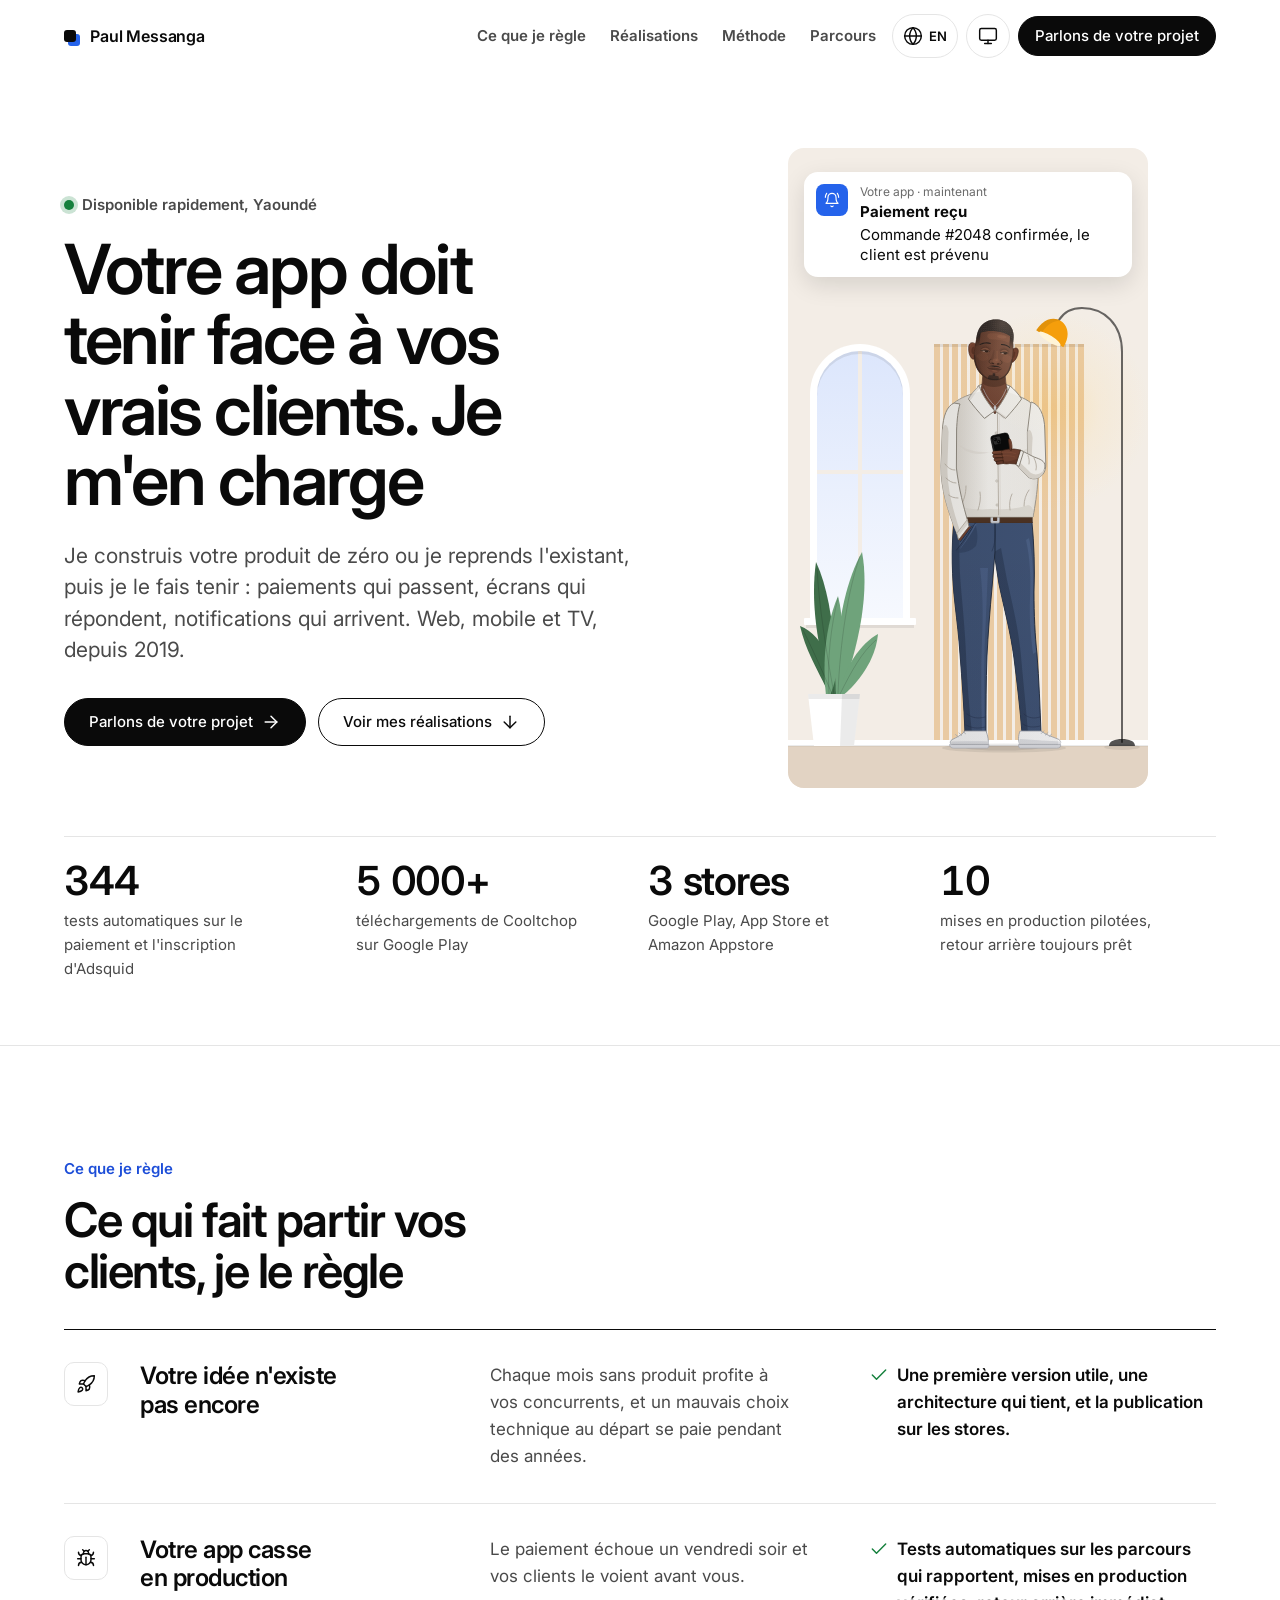
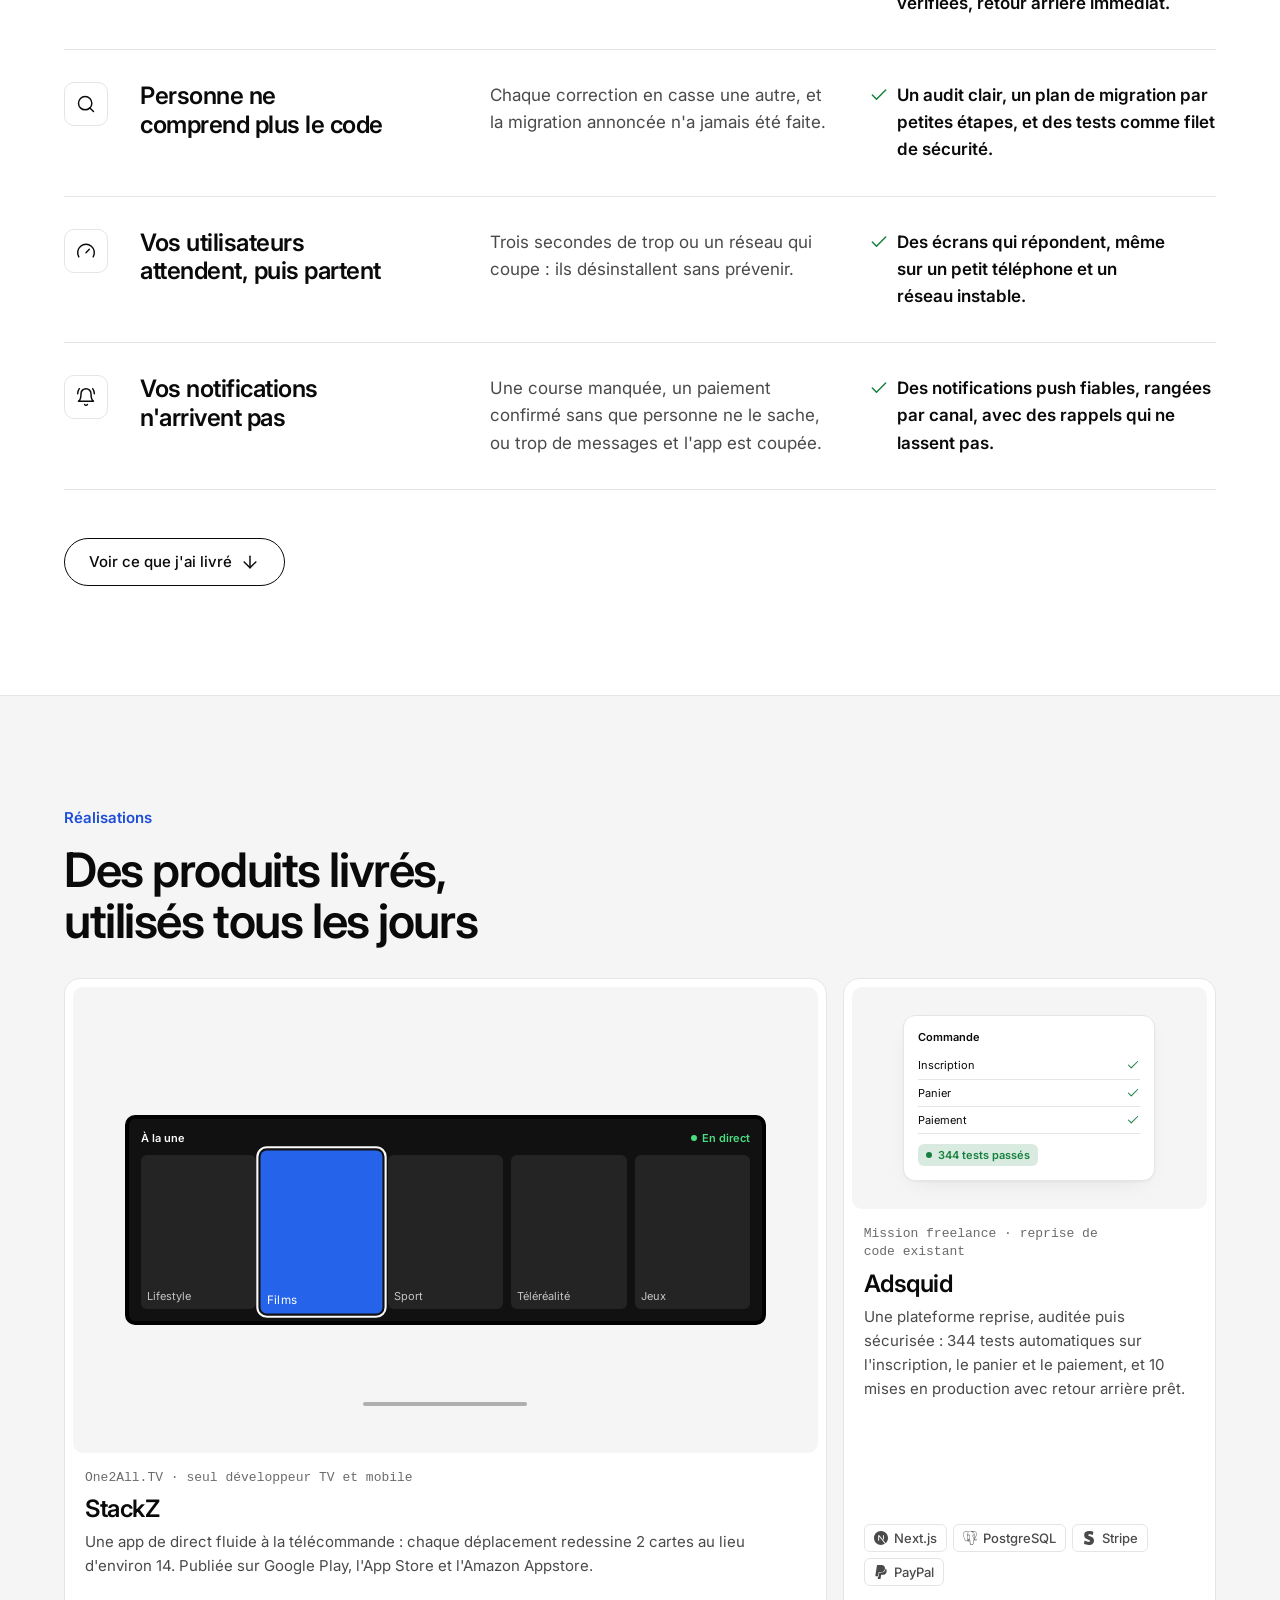
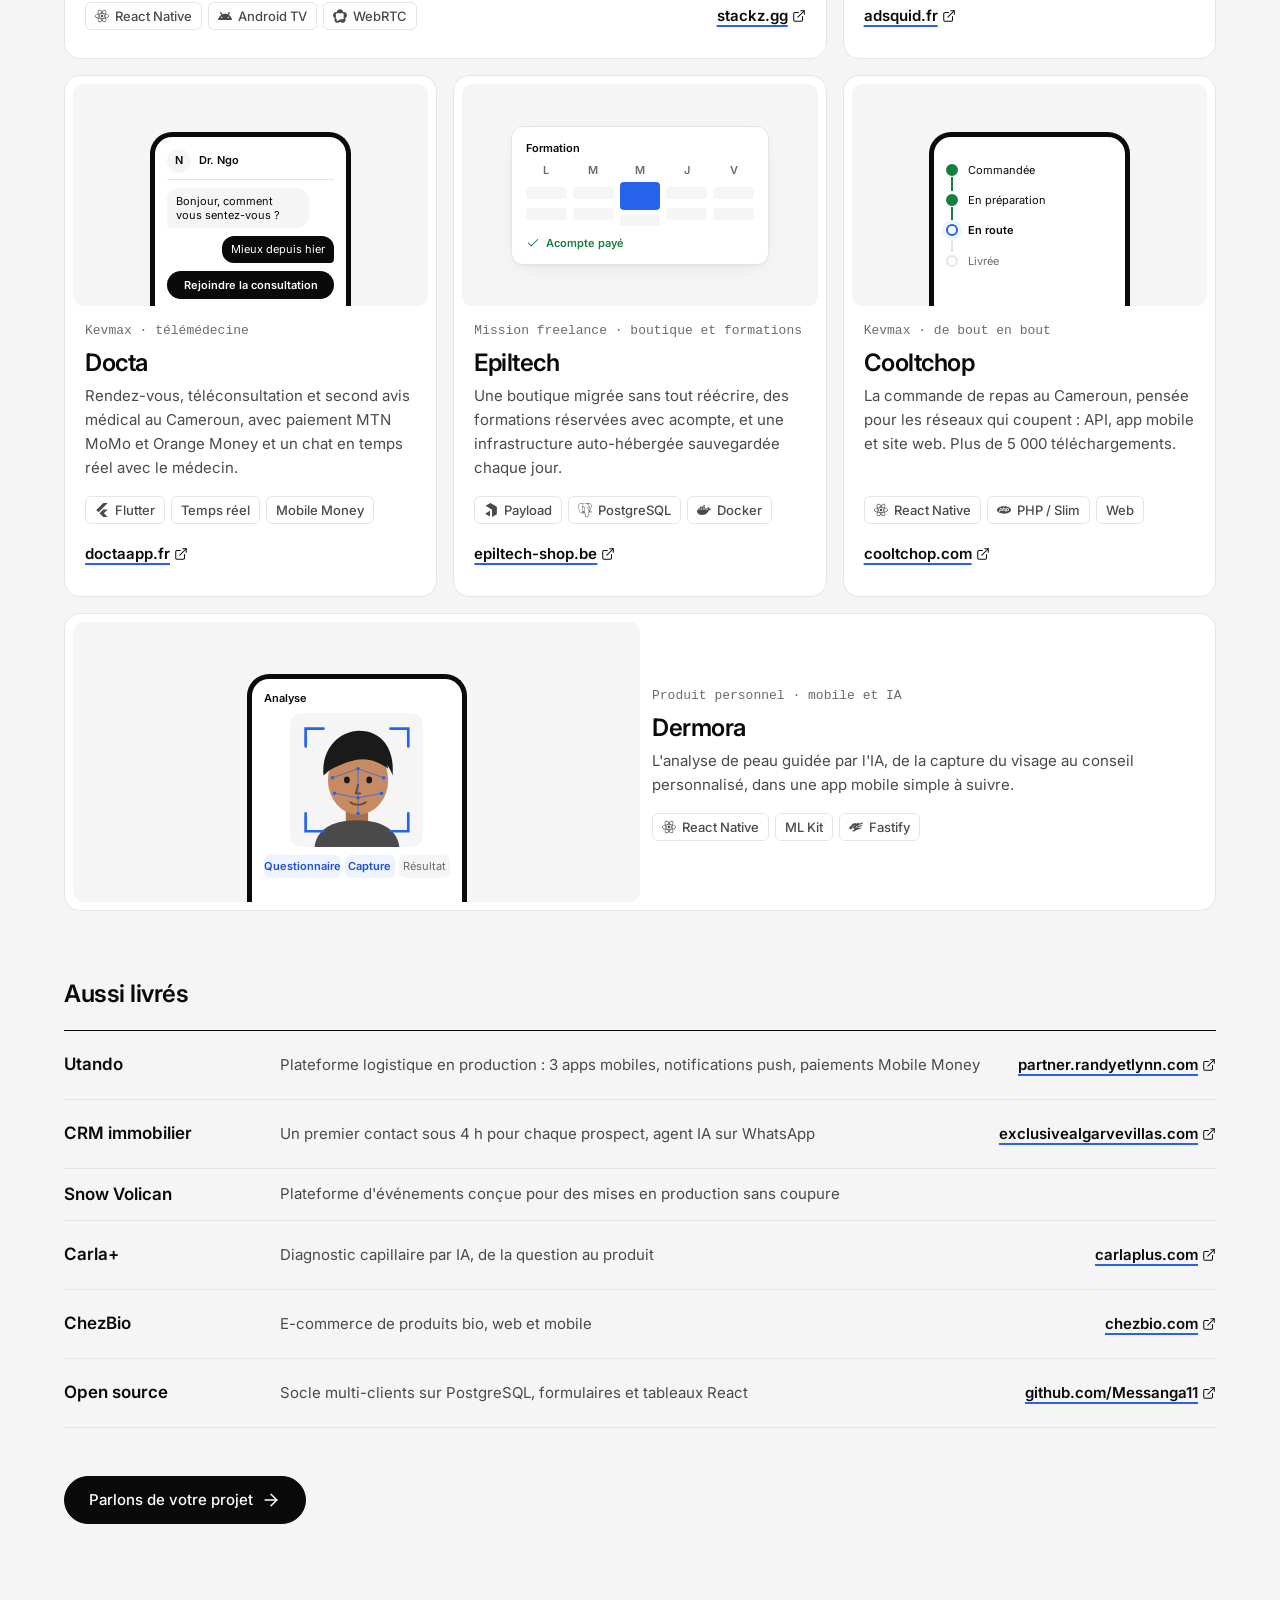
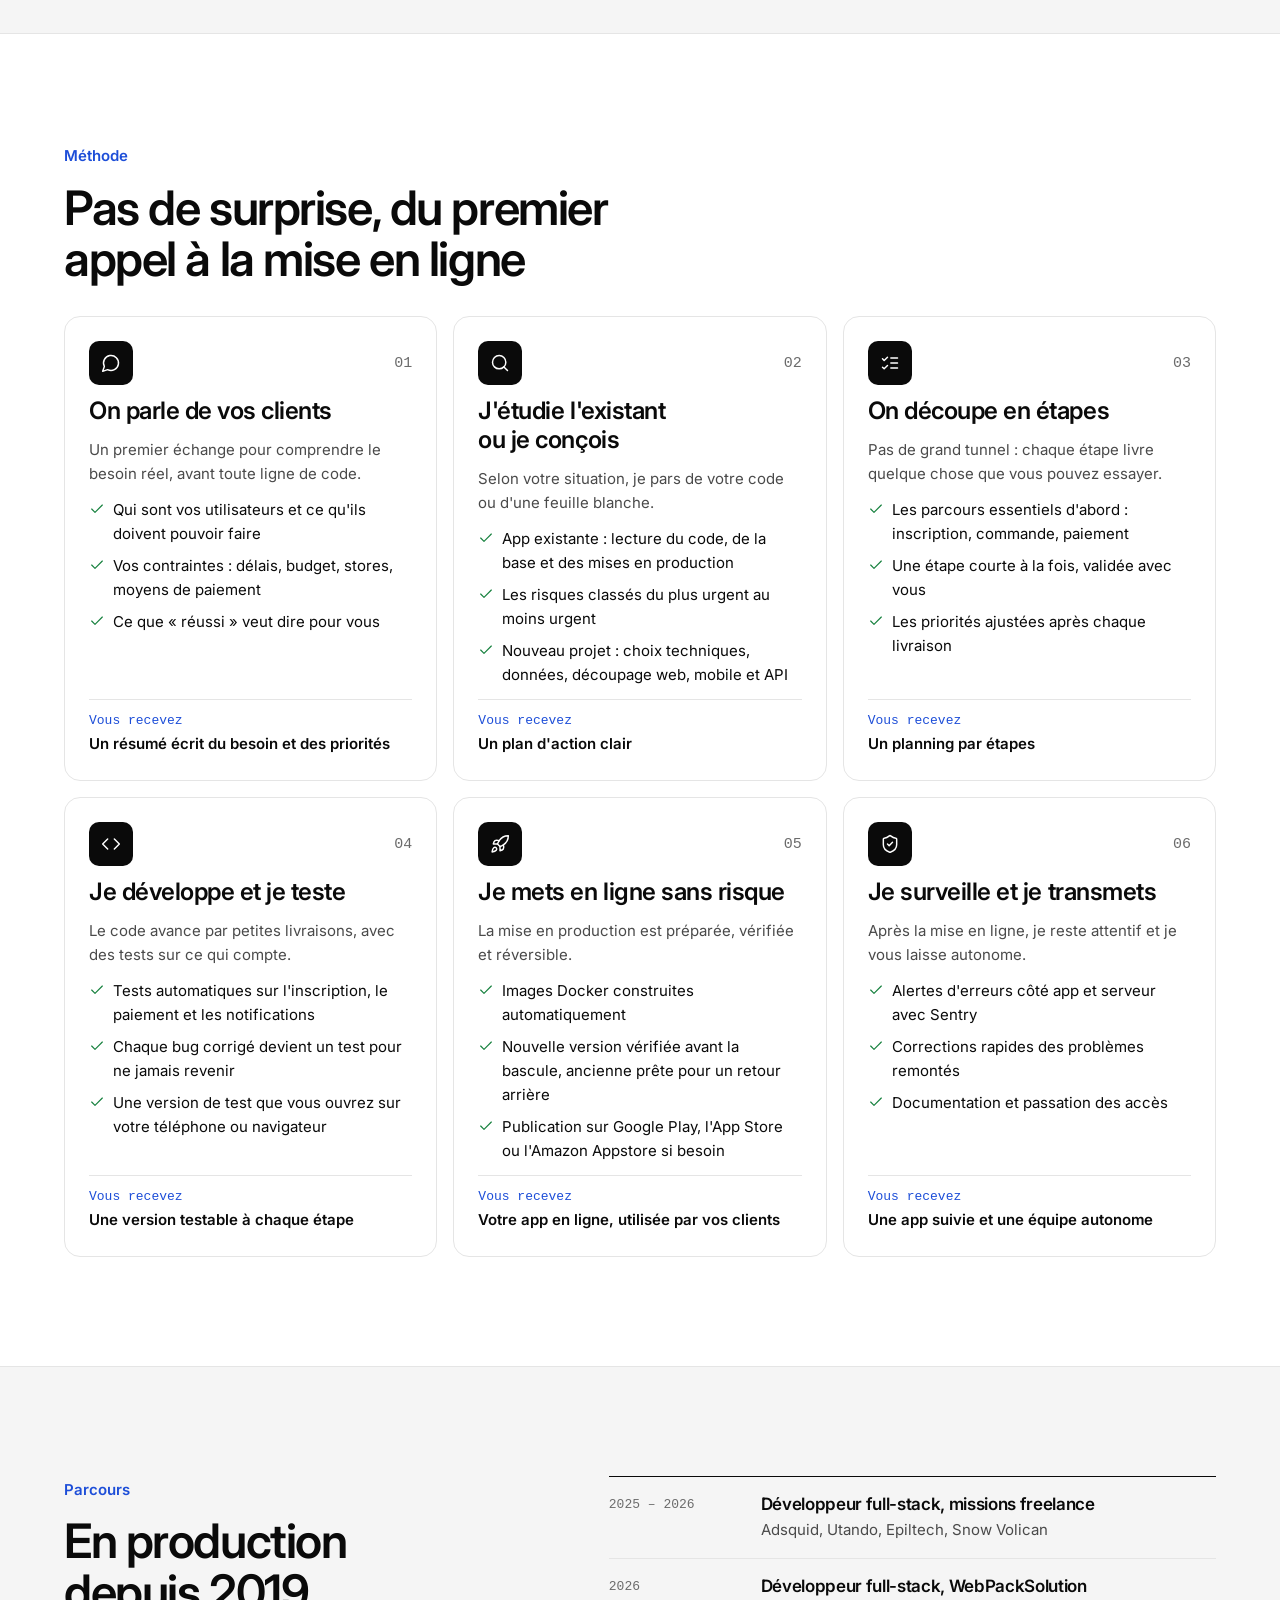
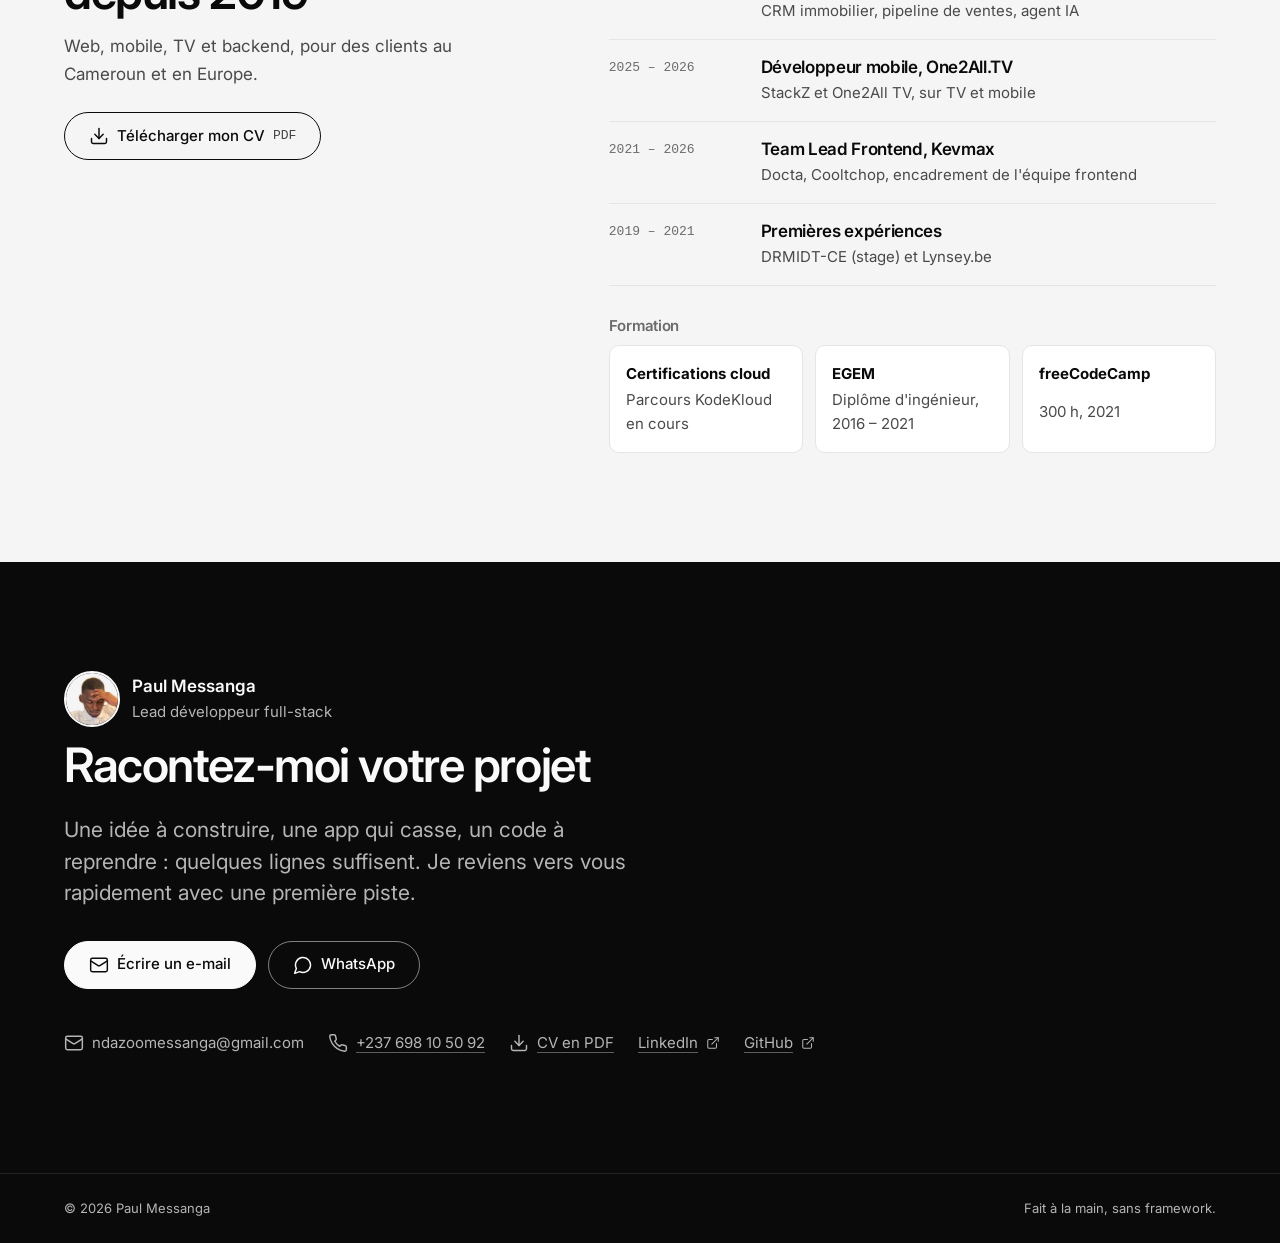
==== index.html @ 6e317a6b "feat: semi-realistic hero character, scene colours follow light/dark theme Co-Authored-By: Claude Op" ====
<!doctype html>
<!-- GENERATED by tools/build-i18n.mjs, edit tools/ instead -->
<html lang="fr">
<head>
  <meta charset="utf-8">
  <meta name="viewport" content="width=device-width, initial-scale=1, viewport-fit=cover">
  <title>Paul Messanga — Lead développeur full-stack à Yaoundé (web, mobile, TV)</title>
  <meta name="description" content="Lead développeur full-stack à Yaoundé. Je construis votre app de zéro ou je reprends l&#39;existant, et je la fais tenir face à vos vrais clients : web, mobile, TV, paiements, notifications push.">
  <meta name="author" content="Paul Messanga">
  <meta name="robots" content="index, follow, max-image-preview:large">
  <link rel="canonical" href="https://paul-messanga.ndazoomessanga.workers.dev[object Object]">
  <link rel="alternate" hreflang="fr" href="https://paul-messanga.ndazoomessanga.workers.dev/">
  <link rel="alternate" hreflang="en" href="https://paul-messanga.ndazoomessanga.workers.dev/en/">
  <link rel="alternate" hreflang="x-default" href="https://paul-messanga.ndazoomessanga.workers.dev/">
  <meta name="theme-color" content="#FFFFFF" media="(prefers-color-scheme: light)">
  <meta name="theme-color" content="#0A0A0A" media="(prefers-color-scheme: dark)">
  <meta name="color-scheme" content="light dark">
  <meta property="og:type" content="profile">
  <meta property="og:locale" content="fr_FR">
  <meta property="og:locale:alternate" content="en_US">
  <meta property="og:site_name" content="Paul Messanga">
  <meta property="og:title" content="Paul Messanga — Votre app doit tenir face à vos clients">
  <meta property="og:description" content="De zéro ou à reprendre : web, mobile et TV, paiements, temps réel et notifications push. Basé à Yaoundé.">
  <meta property="og:url" content="https://paul-messanga.ndazoomessanga.workers.dev[object Object]">
  <meta property="og:image" content="https://paul-messanga.ndazoomessanga.workers.dev/assets/img/og-fr.png">
  <meta property="og:image:width" content="1200">
  <meta property="og:image:height" content="630">
  <meta property="og:image:alt" content="Paul Messanga, lead développeur full-stack à Yaoundé">
  <meta name="twitter:card" content="summary_large_image">
  <meta name="twitter:title" content="Paul Messanga — Votre app doit tenir face à vos clients">
  <meta name="twitter:description" content="De zéro ou à reprendre : web, mobile et TV, paiements, temps réel et notifications push. Basé à Yaoundé.">
  <meta name="twitter:image" content="https://paul-messanga.ndazoomessanga.workers.dev/assets/img/og-fr.png">
  <link rel="icon" href="/favicon.svg" type="image/svg+xml">
  <link rel="manifest" href="/site.webmanifest">
  <script>
(function(){try{var d=document.documentElement,s=localStorage.getItem('theme');
if(s==='light'||s==='dark')d.setAttribute('data-theme',s);
if(/bot|crawl|spider|lighthouse|headless|preview/i.test(navigator.userAgent))return;
var l=localStorage.getItem('lang'),here='fr',to=null;
if(l&&l!==here)to=l;
else if(!l&&here==='fr'&&location.pathname==='/'){var n=(navigator.languages||[navigator.language||''])
.map(function(x){return String(x).slice(0,2).toLowerCase()}).filter(function(x){return x==='fr'||x==='en'})[0];if(n==='en')to='en'}
if(to)location.replace((to==='en'?'/en/':'/')+location.hash)}catch(_){}})();
</script>
  <link rel="preconnect" href="https://fonts.googleapis.com">
  <link rel="preconnect" href="https://fonts.gstatic.com" crossorigin>
  <link rel="stylesheet" href="https://fonts.googleapis.com/css2?family=Inter:wght@400;500;600&display=swap">
  <link rel="stylesheet" href="/assets/css/styles.css">
  <link rel="modulepreload" href="/assets/js/main.js">
  <script type="module" src="/assets/js/main.js"></script>
  <script type="application/ld+json">{"@context":"https://schema.org","@graph":[{"@type":"Person","@id":"https://paul-messanga.ndazoomessanga.workers.dev/#paul","name":"Paul Messanga","jobTitle":"Lead développeur full-stack","url":"https://paul-messanga.ndazoomessanga.workers.dev[object Object]","image":"https://paul-messanga.ndazoomessanga.workers.dev/assets/img/paul.webp","email":"mailto:ndazoomessanga@gmail.com","telephone":"+237698105092","address":{"@type":"PostalAddress","addressLocality":"Yaoundé","addressCountry":"CM"},"alumniOf":{"@type":"CollegeOrUniversity","name":"EGEM"},"knowsLanguage":["fr","en"],"knowsAbout":["Node.js","TypeScript","PostgreSQL","Docker","GitHub Actions","React","Next.js","React Native","Flutter","Push notifications","End-to-end testing"],"sameAs":["https://github.com/Messanga11","https://www.linkedin.com/in/paul-messanga-954a711b3"]},{"@type":"ProfilePage","@id":"https://paul-messanga.ndazoomessanga.workers.dev[object Object]#page","url":"https://paul-messanga.ndazoomessanga.workers.dev[object Object]","name":"Paul Messanga — Votre app doit tenir face à vos clients","inLanguage":"fr","mainEntity":{"@id":"https://paul-messanga.ndazoomessanga.workers.dev/#paul"}}]}</script>
</head>
<body data-menu-open="Ouvrir le menu" data-menu-close="Fermer le menu" data-theme-light="Thème : clair. Passer au sombre" data-theme-dark="Thème : sombre. Suivre le système" data-theme-system="Thème : système. Passer au clair">
  <svg class="sprite" aria-hidden="true" focusable="false"><defs><symbol id="i-arrow-right" viewBox="0 0 24 24"><path d="M5 12h14"/><path d="m12 5 7 7-7 7"/></symbol><symbol id="i-arrow-down" viewBox="0 0 24 24"><path d="M12 5v14"/><path d="m19 12-7 7-7-7"/></symbol><symbol id="i-mail" viewBox="0 0 24 24"><rect width="20" height="16" x="2" y="4" rx="2"/><path d="m22 7-8.97 5.7a1.94 1.94 0 0 1-2.06 0L2 7"/></symbol><symbol id="i-message" viewBox="0 0 24 24"><path d="M7.9 20A9 9 0 1 0 4 16.1L2 22Z"/></symbol><symbol id="i-phone" viewBox="0 0 24 24"><path d="M22 16.92v3a2 2 0 0 1-2.18 2 19.79 19.79 0 0 1-8.63-3.07 19.5 19.5 0 0 1-6-6 19.79 19.79 0 0 1-3.07-8.67A2 2 0 0 1 4.11 2h3a2 2 0 0 1 2 1.72 12.84 12.84 0 0 0 .7 2.81 2 2 0 0 1-.45 2.11L8.09 9.91a16 16 0 0 0 6 6l1.27-1.27a2 2 0 0 1 2.11-.45 12.84 12.84 0 0 0 2.81.7A2 2 0 0 1 22 16.92z"/></symbol><symbol id="i-download" viewBox="0 0 24 24"><path d="M21 15v4a2 2 0 0 1-2 2H5a2 2 0 0 1-2-2v-4"/><path d="m7 10 5 5 5-5"/><path d="M12 15V3"/></symbol><symbol id="i-sun" viewBox="0 0 24 24"><circle cx="12" cy="12" r="4"/><path d="M12 2v2"/><path d="M12 20v2"/><path d="m4.93 4.93 1.41 1.41"/><path d="m17.66 17.66 1.41 1.41"/><path d="M2 12h2"/><path d="M20 12h2"/><path d="m6.34 17.66-1.41 1.41"/><path d="m19.07 4.93-1.41 1.41"/></symbol><symbol id="i-moon" viewBox="0 0 24 24"><path d="M12 3a6 6 0 0 0 9 9 9 9 0 1 1-9-9Z"/></symbol><symbol id="i-monitor" viewBox="0 0 24 24"><rect width="20" height="14" x="2" y="3" rx="2"/><path d="M8 21h8"/><path d="M12 17v4"/></symbol><symbol id="i-globe" viewBox="0 0 24 24"><circle cx="12" cy="12" r="10"/><path d="M12 2a14.5 14.5 0 0 0 0 20 14.5 14.5 0 0 0 0-20"/><path d="M2 12h20"/></symbol><symbol id="i-menu" viewBox="0 0 24 24"><path d="M4 6h16"/><path d="M4 12h16"/><path d="M4 18h16"/></symbol><symbol id="i-x" viewBox="0 0 24 24"><path d="M18 6 6 18"/><path d="m6 6 12 12"/></symbol><symbol id="i-check" viewBox="0 0 24 24"><path d="M20 6 9 17l-5-5"/></symbol><symbol id="i-rocket" viewBox="0 0 24 24"><path d="M4.5 16.5c-1.5 1.26-2 5-2 5s3.74-.5 5-2c.71-.84.7-2.13-.09-2.91a2.18 2.18 0 0 0-2.91-.09z"/><path d="m12 15-3-3a22 22 0 0 1 2-3.95A12.88 12.88 0 0 1 22 2c0 2.72-.78 7.5-6 11a22.35 22.35 0 0 1-4 2z"/><path d="M9 12H4s.55-3.03 2-4c1.62-1.08 5 0 5 0"/><path d="M12 15v5s3.03-.55 4-2c1.08-1.62 0-5 0-5"/></symbol><symbol id="i-bug" viewBox="0 0 24 24"><path d="m8 2 1.88 1.88"/><path d="M14.12 3.88 16 2"/><path d="M9 7.13v-1a3.003 3.003 0 1 1 6 0v1"/><path d="M12 20c-3.3 0-6-2.7-6-6v-3a4 4 0 0 1 4-4h4a4 4 0 0 1 4 4v3c0 3.3-2.7 6-6 6"/><path d="M12 20v-9"/><path d="M6.53 9C4.6 8.8 3 7.1 3 5"/><path d="M6 13H2"/><path d="M3 21c0-2.1 1.7-3.9 3.8-4"/><path d="M20.97 5c0 2.1-1.6 3.8-3.5 4"/><path d="M22 13h-4"/><path d="M17.2 17c2.1.1 3.8 1.9 3.8 4"/></symbol><symbol id="i-search" viewBox="0 0 24 24"><circle cx="11" cy="11" r="8"/><path d="m21 21-4.3-4.3"/></symbol><symbol id="i-gauge" viewBox="0 0 24 24"><path d="m12 14 4-4"/><path d="M3.34 19a10 10 0 1 1 17.32 0"/></symbol><symbol id="i-bell" viewBox="0 0 24 24"><path d="M6 8a6 6 0 0 1 12 0c0 7 3 9 3 9H3s3-2 3-9"/><path d="M10.3 21a1.94 1.94 0 0 0 3.4 0"/><path d="M4 2C2.8 3.7 2 5.7 2 8"/><path d="M22 8c0-2.3-.8-4.3-2-6"/></symbol><symbol id="i-external" viewBox="0 0 24 24"><path d="M15 3h6v6"/><path d="M10 14 21 3"/><path d="M18 13v6a2 2 0 0 1-2 2H5a2 2 0 0 1-2-2V8a2 2 0 0 1 2-2h6"/></symbol><symbol id="i-list" viewBox="0 0 24 24"><path d="m3 17 2 2 4-4"/><path d="m3 7 2 2 4-4"/><path d="M13 6h8"/><path d="M13 12h8"/><path d="M13 18h8"/></symbol><symbol id="i-code" viewBox="0 0 24 24"><path d="m16 18 6-6-6-6"/><path d="m8 6-6 6 6 6"/></symbol><symbol id="i-shield" viewBox="0 0 24 24"><path d="M20 13c0 5-3.5 7.5-7.66 8.95a1 1 0 0 1-.67-.01C7.5 20.5 4 18 4 13V6a1 1 0 0 1 1-1c2 0 4.5-1.2 6.24-2.72a1.17 1.17 0 0 1 1.52 0C14.51 3.81 17 5 19 5a1 1 0 0 1 1 1z"/><path d="m9 12 2 2 4-4"/></symbol></defs></svg>
  <svg class="sprite" aria-hidden="true" focusable="false"><defs><symbol id="b-react" viewBox="0 0 24 24"><path d="M14.23 12.004a2.236 2.236 0 0 1-2.235 2.236 2.236 2.236 0 0 1-2.236-2.236 2.236 2.236 0 0 1 2.235-2.236 2.236 2.236 0 0 1 2.236 2.236zm2.648-10.69c-1.346 0-3.107.96-4.888 2.622-1.78-1.653-3.542-2.602-4.887-2.602-.41 0-.783.093-1.106.278-1.375.793-1.683 3.264-.973 6.365C1.98 8.917 0 10.42 0 12.004c0 1.59 1.99 3.097 5.043 4.03-.704 3.113-.39 5.588.988 6.38.32.187.69.275 1.102.275 1.345 0 3.107-.96 4.888-2.624 1.78 1.654 3.542 2.603 4.887 2.603.41 0 .783-.09 1.106-.275 1.374-.792 1.683-3.263.973-6.365C22.02 15.096 24 13.59 24 12.004c0-1.59-1.99-3.097-5.043-4.032.704-3.11.39-5.587-.988-6.38-.318-.184-.688-.277-1.092-.278zm-.005 1.09v.006c.225 0 .406.044.558.127.666.382.955 1.835.73 3.704-.054.46-.142.945-.25 1.44-.96-.236-2.006-.417-3.107-.534-.66-.905-1.345-1.727-2.035-2.447 1.592-1.48 3.087-2.292 4.105-2.295zm-9.77.02c1.012 0 2.514.808 4.11 2.28-.686.72-1.37 1.537-2.02 2.442-1.107.117-2.154.298-3.113.538-.112-.49-.195-.964-.254-1.42-.23-1.868.054-3.32.714-3.707.19-.09.4-.127.563-.132zm4.882 3.05c.455.468.91.992 1.36 1.564-.44-.02-.89-.034-1.345-.034-.46 0-.915.01-1.36.034.44-.572.895-1.096 1.345-1.565zM12 8.1c.74 0 1.477.034 2.202.093.406.582.802 1.203 1.183 1.86.372.64.71 1.29 1.018 1.946-.308.655-.646 1.31-1.013 1.95-.38.66-.773 1.288-1.18 1.87-.728.063-1.466.098-2.21.098-.74 0-1.477-.035-2.202-.093-.406-.582-.802-1.204-1.183-1.86-.372-.64-.71-1.29-1.018-1.946.303-.657.646-1.313 1.013-1.954.38-.66.773-1.286 1.18-1.868.728-.064 1.466-.098 2.21-.098zm-3.635.254c-.24.377-.48.763-.704 1.16-.225.39-.435.782-.635 1.174-.265-.656-.49-1.31-.676-1.947.64-.15 1.315-.283 2.015-.386zm7.26 0c.695.103 1.365.23 2.006.387-.18.632-.405 1.282-.66 1.933-.2-.39-.41-.783-.64-1.174-.225-.392-.465-.774-.705-1.146zm3.063.675c.484.15.944.317 1.375.498 1.732.74 2.852 1.708 2.852 2.476-.005.768-1.125 1.74-2.857 2.475-.42.18-.88.342-1.355.493-.28-.958-.646-1.956-1.1-2.98.45-1.017.81-2.01 1.085-2.964zm-13.395.004c.278.96.645 1.957 1.1 2.98-.45 1.017-.812 2.01-1.086 2.964-.484-.15-.944-.318-1.37-.5-1.732-.737-2.852-1.706-2.852-2.474 0-.768 1.12-1.742 2.852-2.476.42-.18.88-.342 1.356-.494zm11.678 4.28c.265.657.49 1.312.676 1.948-.64.157-1.316.29-2.016.39.24-.375.48-.762.705-1.158.225-.39.435-.788.636-1.18zm-9.945.02c.2.392.41.783.64 1.175.23.39.465.772.705 1.143-.695-.102-1.365-.23-2.006-.386.18-.63.406-1.282.66-1.933zM17.92 16.32c.112.493.2.968.254 1.423.23 1.868-.054 3.32-.714 3.708-.147.09-.338.128-.563.128-1.012 0-2.514-.807-4.11-2.28.686-.72 1.37-1.536 2.02-2.44 1.107-.118 2.154-.3 3.113-.54zm-11.83.01c.96.234 2.006.415 3.107.532.66.905 1.345 1.727 2.035 2.446-1.595 1.483-3.092 2.295-4.11 2.295-.22-.005-.406-.05-.553-.132-.666-.38-.955-1.834-.73-3.703.054-.46.142-.944.25-1.438zm4.56.64c.44.02.89.034 1.345.034.46 0 .915-.01 1.36-.034-.44.572-.895 1.095-1.345 1.565-.455-.47-.91-.993-1.36-1.565z"/></symbol><symbol id="b-android" viewBox="0 0 24 24"><path d="M18.4395 5.5586c-.675 1.1664-1.352 2.3318-2.0274 3.498-.0366-.0155-.0742-.0286-.1113-.043-1.8249-.6957-3.484-.8-4.42-.787-1.8551.0185-3.3544.4643-4.2597.8203-.084-.1494-1.7526-3.021-2.0215-3.4864a1.1451 1.1451 0 0 0-.1406-.1914c-.3312-.364-.9054-.4859-1.379-.203-.475.282-.7136.9361-.3886 1.5019 1.9466 3.3696-.0966-.2158 1.9473 3.3593.0172.031-.4946.2642-1.3926 1.0177C2.8987 12.176.452 14.772 0 18.9902h24c-.119-1.1108-.3686-2.099-.7461-3.0683-.7438-1.9118-1.8435-3.2928-2.7402-4.1836a12.1048 12.1048 0 0 0-2.1309-1.6875c.6594-1.122 1.312-2.2559 1.9649-3.3848.2077-.3615.1886-.7956-.0079-1.1191a1.1001 1.1001 0 0 0-.8515-.5332c-.5225-.0536-.9392.3128-1.0488.5449zm-.0391 8.461c.3944.5926.324 1.3306-.1563 1.6503-.4799.3197-1.188.0985-1.582-.4941-.3944-.5927-.324-1.3307.1563-1.6504.4727-.315 1.1812-.1086 1.582.4941zM7.207 13.5273c.4803.3197.5506 1.0577.1563 1.6504-.394.5926-1.1038.8138-1.584.4941-.48-.3197-.5503-1.0577-.1563-1.6504.4008-.6021 1.1087-.8106 1.584-.4941z"/></symbol><symbol id="b-webrtc" viewBox="0 0 24 24"><path d="M11.9998.3598c-2.8272 0-5.1456 2.1733-5.3793 4.94a5.4117 5.4117 0 00-1.2207-.1401C2.418 5.1597 0 7.5779 0 10.5603c0 2.2203 1.341 4.1274 3.2568 4.957a5.3734 5.3734 0 00-.7372 2.7227c0 2.9823 2.4175 5.4002 5.4002 5.4002 1.6627 0 3.1492-.7522 4.1397-1.934.9906 1.1818 2.4773 1.934 4.1398 1.934 2.983 0 5.4004-2.418 5.4004-5.4002 0-.9719-.258-1.883-.7073-2.6708C22.7283 14.7068 24 12.8418 24 10.6795c0-2.9823-2.4175-5.4006-5.3998-5.4006-.417 0-.8223.049-1.2121.1384C17.2112 2.5949 14.867.3598 11.9998.3598zm-5.717 6.8683h10.5924c.7458 0 1.352.605 1.352 1.3487v7.6463c0 .7438-.6062 1.3482-1.352 1.3482h-3.6085l-7.24 3.5491 1.1008-3.5491h-.8447c-.7458 0-1.3522-.6044-1.3522-1.3482V8.5768c0-.7438.6064-1.3487 1.3522-1.3487Z"/></symbol><symbol id="b-nextdotjs" viewBox="0 0 24 24"><path d="M18.665 21.978C16.758 23.255 14.465 24 12 24 5.377 24 0 18.623 0 12S5.377 0 12 0s12 5.377 12 12c0 3.583-1.574 6.801-4.067 9.001L9.219 7.2H7.2v9.596h1.615V9.251l9.85 12.727Zm-3.332-8.533 1.6 2.061V7.2h-1.6v6.245Z"/></symbol><symbol id="b-postgresql" viewBox="0 0 24 24"><path d="M23.5594 14.7228a.5269.5269 0 0 0-.0563-.1191c-.139-.2632-.4768-.3418-1.0074-.2321-1.6533.3411-2.2935.1312-2.5256-.0191 1.342-2.0482 2.445-4.522 3.0411-6.8297.2714-1.0507.7982-3.5237.1222-4.7316a1.5641 1.5641 0 0 0-.1509-.235C21.6931.9086 19.8007.0248 17.5099.0005c-1.4947-.0158-2.7705.3461-3.1161.4794a9.449 9.449 0 0 0-.5159-.0816 8.044 8.044 0 0 0-1.3114-.1278c-1.1822-.0184-2.2038.2642-3.0498.8406-.8573-.3211-4.7888-1.645-7.2219.0788C.9359 2.1526.3086 3.8733.4302 6.3043c.0409.818.5069 3.334 1.2423 5.7436.4598 1.5065.9387 2.7019 1.4334 3.582.553.9942 1.1259 1.5933 1.7143 1.7895.4474.1491 1.1327.1441 1.8581-.7279.8012-.9635 1.5903-1.8258 1.9446-2.2069.4351.2355.9064.3625 1.39.3772a.0569.0569 0 0 0 .0004.0041 11.0312 11.0312 0 0 0-.2472.3054c-.3389.4302-.4094.5197-1.5002.7443-.3102.064-1.1344.2339-1.1464.8115-.0025.1224.0329.2309.0919.3268.2269.4231.9216.6097 1.015.6331 1.3345.3335 2.5044.092 3.3714-.6787-.017 2.231.0775 4.4174.3454 5.0874.2212.5529.7618 1.9045 2.4692 1.9043.2505 0 .5263-.0291.8296-.0941 1.7819-.3821 2.5557-1.1696 2.855-2.9059.1503-.8707.4016-2.8753.5388-4.1012.0169-.0703.0357-.1207.057-.1362.0007-.0005.0697-.0471.4272.0307a.3673.3673 0 0 0 .0443.0068l.2539.0223.0149.001c.8468.0384 1.9114-.1426 2.5312-.4308.6438-.2988 1.8057-1.0323 1.5951-1.6698zM2.371 11.8765c-.7435-2.4358-1.1779-4.8851-1.2123-5.5719-.1086-2.1714.4171-3.6829 1.5623-4.4927 1.8367-1.2986 4.8398-.5408 6.108-.13-.0032.0032-.0066.0061-.0098.0094-2.0238 2.044-1.9758 5.536-1.9708 5.7495-.0002.0823.0066.1989.0162.3593.0348.5873.0996 1.6804-.0735 2.9184-.1609 1.1504.1937 2.2764.9728 3.0892.0806.0841.1648.1631.2518.2374-.3468.3714-1.1004 1.1926-1.9025 2.1576-.5677.6825-.9597.5517-1.0886.5087-.3919-.1307-.813-.5871-1.2381-1.3223-.4796-.839-.9635-2.0317-1.4155-3.5126zm6.0072 5.0871c-.1711-.0428-.3271-.1132-.4322-.1772.0889-.0394.2374-.0902.4833-.1409 1.2833-.2641 1.4815-.4506 1.9143-1.0002.0992-.126.2116-.2687.3673-.4426a.3549.3549 0 0 0 .0737-.1298c.1708-.1513.2724-.1099.4369-.0417.156.0646.3078.26.3695.4752.0291.1016.0619.2945-.0452.4444-.9043 1.2658-2.2216 1.2494-3.1676 1.0128zm2.094-3.988-.0525.141c-.133.3566-.2567.6881-.3334 1.003-.6674-.0021-1.3168-.2872-1.8105-.8024-.6279-.6551-.9131-1.5664-.7825-2.5004.1828-1.3079.1153-2.4468.079-3.0586-.005-.0857-.0095-.1607-.0122-.2199.2957-.2621 1.6659-.9962 2.6429-.7724.4459.1022.7176.4057.8305.928.5846 2.7038.0774 3.8307-.3302 4.7363-.084.1866-.1633.3629-.2311.5454zm7.3637 4.5725c-.0169.1768-.0358.376-.0618.5959l-.146.4383a.3547.3547 0 0 0-.0182.1077c-.0059.4747-.054.6489-.115.8693-.0634.2292-.1353.4891-.1794 1.0575-.11 1.4143-.8782 2.2267-2.4172 2.5565-1.5155.3251-1.7843-.4968-2.0212-1.2217a6.5824 6.5824 0 0 0-.0769-.2266c-.2154-.5858-.1911-1.4119-.1574-2.5551.0165-.5612-.0249-1.9013-.3302-2.6462.0044-.2932.0106-.5909.019-.8918a.3529.3529 0 0 0-.0153-.1126 1.4927 1.4927 0 0 0-.0439-.208c-.1226-.4283-.4213-.7866-.7797-.9351-.1424-.059-.4038-.1672-.7178-.0869.067-.276.1831-.5875.309-.9249l.0529-.142c.0595-.16.134-.3257.213-.5012.4265-.9476 1.0106-2.2453.3766-5.1772-.2374-1.0981-1.0304-1.6343-2.2324-1.5098-.7207.0746-1.3799.3654-1.7088.5321a5.6716 5.6716 0 0 0-.1958.1041c.0918-1.1064.4386-3.1741 1.7357-4.4823a4.0306 4.0306 0 0 1 .3033-.276.3532.3532 0 0 0 .1447-.0644c.7524-.5706 1.6945-.8506 2.802-.8325.4091.0067.8017.0339 1.1742.081 1.939.3544 3.2439 1.4468 4.0359 2.3827.8143.9623 1.2552 1.9315 1.4312 2.4543-1.3232-.1346-2.2234.1268-2.6797.779-.9926 1.4189.543 4.1729 1.2811 5.4964.1353.2426.2522.4522.2889.5413.2403.5825.5515.9713.7787 1.2552.0696.087.1372.1714.1885.245-.4008.1155-1.1208.3825-1.0552 1.717-.0123.1563-.0423.4469-.0834.8148-.0461.2077-.0702.4603-.0994.7662zm.8905-1.6211c-.0405-.8316.2691-.9185.5967-1.0105a2.8566 2.8566 0 0 0 .135-.0406 1.202 1.202 0 0 0 .1342.103c.5703.3765 1.5823.4213 3.0068.1344-.2016.1769-.5189.3994-.9533.6011-.4098.1903-1.0957.333-1.7473.3636-.7197.0336-1.0859-.0807-1.1721-.151zm.5695-9.2712c-.0059.3508-.0542.6692-.1054 1.0017-.055.3576-.112.7274-.1264 1.1762-.0142.4368.0404.8909.0932 1.3301.1066.887.216 1.8003-.2075 2.7014a3.5272 3.5272 0 0 1-.1876-.3856c-.0527-.1276-.1669-.3326-.3251-.6162-.6156-1.1041-2.0574-3.6896-1.3193-4.7446.3795-.5427 1.3408-.5661 2.1781-.463zm.2284 7.0137a12.3762 12.3762 0 0 0-.0853-.1074l-.0355-.0444c.7262-1.1995.5842-2.3862.4578-3.4385-.0519-.4318-.1009-.8396-.0885-1.2226.0129-.4061.0666-.7543.1185-1.0911.0639-.415.1288-.8443.1109-1.3505.0134-.0531.0188-.1158.0118-.1902-.0457-.4855-.5999-1.938-1.7294-3.253-.6076-.7073-1.4896-1.4972-2.6889-2.0395.5251-.1066 1.2328-.2035 2.0244-.1859 2.0515.0456 3.6746.8135 4.8242 2.2824a.908.908 0 0 1 .0667.1002c.7231 1.3556-.2762 6.2751-2.9867 10.5405zm-8.8166-6.1162c-.025.1794-.3089.4225-.6211.4225a.5821.5821 0 0 1-.0809-.0056c-.1873-.026-.3765-.144-.5059-.3156-.0458-.0605-.1203-.178-.1055-.2844.0055-.0401.0261-.0985.0925-.1488.1182-.0894.3518-.1226.6096-.0867.3163.0441.6426.1938.6113.4186zm7.9305-.4114c.0111.0792-.049.201-.1531.3102-.0683.0717-.212.1961-.4079.2232a.5456.5456 0 0 1-.075.0052c-.2935 0-.5414-.2344-.5607-.3717-.024-.1765.2641-.3106.5611-.352.297-.0414.6111.0088.6356.1851z"/></symbol><symbol id="b-stripe" viewBox="0 0 24 24"><path d="M13.976 9.15c-2.172-.806-3.356-1.426-3.356-2.409 0-.831.683-1.305 1.901-1.305 2.227 0 4.515.858 6.09 1.631l.89-5.494C18.252.975 15.697 0 12.165 0 9.667 0 7.589.654 6.104 1.872 4.56 3.147 3.757 4.992 3.757 7.218c0 4.039 2.467 5.76 6.476 7.219 2.585.92 3.445 1.574 3.445 2.583 0 .98-.84 1.545-2.354 1.545-1.875 0-4.965-.921-6.99-2.109l-.9 5.555C5.175 22.99 8.385 24 11.714 24c2.641 0 4.843-.624 6.328-1.813 1.664-1.305 2.525-3.236 2.525-5.732 0-4.128-2.524-5.851-6.594-7.305h.003z"/></symbol><symbol id="b-paypal" viewBox="0 0 24 24"><path d="M7.016 19.198h-4.2a.562.562 0 0 1-.555-.65L5.093.584A.692.692 0 0 1 5.776 0h7.222c3.417 0 5.904 2.488 5.846 5.5-.006.25-.027.5-.066.747A6.794 6.794 0 0 1 12.071 12H8.743a.69.69 0 0 0-.682.583l-.325 2.056-.013.083-.692 4.39-.015.087zM19.79 6.142c-.01.087-.01.175-.023.261a7.76 7.76 0 0 1-7.695 6.598H9.007l-.283 1.795-.013.083-.692 4.39-.134.843-.014.088H6.86l-.497 3.15a.562.562 0 0 0 .555.65h3.612c.34 0 .63-.249.683-.585l.952-6.031a.692.692 0 0 1 .683-.584h2.126a6.793 6.793 0 0 0 6.707-5.752c.306-1.95-.466-3.744-1.89-4.906z"/></symbol><symbol id="b-flutter" viewBox="0 0 24 24"><path d="M14.314 0L2.3 12 6 15.7 21.684.013h-7.357zm.014 11.072L7.857 17.53l6.47 6.47H21.7l-6.46-6.468 6.46-6.46h-7.37z"/></symbol><symbol id="b-payloadcms" viewBox="0 0 24 24"><path d="M11.068 0 22.08 6.625v12.573L13.787 24V11.427L2.769 4.808 11.068 0ZM1.92 18.302l8.31-4.812v9.812l-8.31-5Z"/></symbol><symbol id="b-docker" viewBox="0 0 24 24"><path d="M13.983 11.078h2.119a.186.186 0 00.186-.185V9.006a.186.186 0 00-.186-.186h-2.119a.185.185 0 00-.185.185v1.888c0 .102.083.185.185.185m-2.954-5.43h2.118a.186.186 0 00.186-.186V3.574a.186.186 0 00-.186-.185h-2.118a.185.185 0 00-.185.185v1.888c0 .102.082.185.185.185m0 2.716h2.118a.187.187 0 00.186-.186V6.29a.186.186 0 00-.186-.185h-2.118a.185.185 0 00-.185.185v1.887c0 .102.082.185.185.186m-2.93 0h2.12a.186.186 0 00.184-.186V6.29a.185.185 0 00-.185-.185H8.1a.185.185 0 00-.185.185v1.887c0 .102.083.185.185.186m-2.964 0h2.119a.186.186 0 00.185-.186V6.29a.185.185 0 00-.185-.185H5.136a.186.186 0 00-.186.185v1.887c0 .102.084.185.186.186m5.893 2.715h2.118a.186.186 0 00.186-.185V9.006a.186.186 0 00-.186-.186h-2.118a.185.185 0 00-.185.185v1.888c0 .102.082.185.185.185m-2.93 0h2.12a.185.185 0 00.184-.185V9.006a.185.185 0 00-.184-.186h-2.12a.185.185 0 00-.184.185v1.888c0 .102.083.185.185.185m-2.964 0h2.119a.185.185 0 00.185-.185V9.006a.185.185 0 00-.184-.186h-2.12a.186.186 0 00-.186.186v1.887c0 .102.084.185.186.185m-2.92 0h2.12a.185.185 0 00.184-.185V9.006a.185.185 0 00-.184-.186h-2.12a.185.185 0 00-.184.185v1.888c0 .102.082.185.185.185M23.763 9.89c-.065-.051-.672-.51-1.954-.51-.338.001-.676.03-1.01.087-.248-1.7-1.653-2.53-1.716-2.566l-.344-.199-.226.327c-.284.438-.49.922-.612 1.43-.23.97-.09 1.882.403 2.661-.595.332-1.55.413-1.744.42H.751a.751.751 0 00-.75.748 11.376 11.376 0 00.692 4.062c.545 1.428 1.355 2.48 2.41 3.124 1.18.723 3.1 1.137 5.275 1.137.983.003 1.963-.086 2.93-.266a12.248 12.248 0 003.823-1.389c.98-.567 1.86-1.288 2.61-2.136 1.252-1.418 1.998-2.997 2.553-4.4h.221c1.372 0 2.215-.549 2.68-1.009.309-.293.55-.65.707-1.046l.098-.288Z"/></symbol><symbol id="b-php" viewBox="0 0 24 24"><path d="M7.01 10.207h-.944l-.515 2.648h.838c.556 0 .97-.105 1.242-.314.272-.21.455-.559.55-1.049.092-.47.05-.802-.124-.995-.175-.193-.523-.29-1.047-.29zM12 5.688C5.373 5.688 0 8.514 0 12s5.373 6.313 12 6.313S24 15.486 24 12c0-3.486-5.373-6.312-12-6.312zm-3.26 7.451c-.261.25-.575.438-.917.551-.336.108-.765.164-1.285.164H5.357l-.327 1.681H3.652l1.23-6.326h2.65c.797 0 1.378.209 1.744.628.366.418.476 1.002.33 1.752a2.836 2.836 0 0 1-.305.847c-.143.255-.33.49-.561.703zm4.024.715l.543-2.799c.063-.318.039-.536-.068-.651-.107-.116-.336-.174-.687-.174H11.46l-.704 3.625H9.388l1.23-6.327h1.367l-.327 1.682h1.218c.767 0 1.295.134 1.586.401s.378.7.263 1.299l-.572 2.944h-1.389zm7.597-2.265a2.782 2.782 0 0 1-.305.847c-.143.255-.33.49-.561.703a2.44 2.44 0 0 1-.917.551c-.336.108-.765.164-1.286.164h-1.18l-.327 1.682h-1.378l1.23-6.326h2.649c.797 0 1.378.209 1.744.628.366.417.477 1.001.331 1.751zM17.766 10.207h-.943l-.516 2.648h.838c.557 0 .971-.105 1.242-.314.272-.21.455-.559.551-1.049.092-.47.049-.802-.125-.995s-.524-.29-1.047-.29z"/></symbol><symbol id="b-fastify" viewBox="0 0 24 24"><path d="M23.245 6.49L24 4.533l-.031-.121-7.473 1.967c.797-1.153.523-2.078.523-2.078s-2.387 1.524-4.193 1.485c-1.804-.04-2.387-.52-5.155.362-2.768.882-3.551 3.59-4.351 4.173-.804.583-3.32 2.477-3.32 2.477l.006.034 2.27-.724s-.622.585-1.945 2.37l-.062-.057.002.011s1.064 1.626 2.107 1.324a2.14 2.14 0 0 0 .353-.147c.419.234.967.463 1.572.525 0 0-.41-.475-.752-1.017l.238-.154.865.318-.096-.812c.003-.003.006-.003.008-.006l.849.311-.105-.738a5.65 5.65 0 0 1 .322-.158l.885-3.345 3.662-2.497-.291.733c-.741 1.826-2.135 2.256-2.135 2.256l-.582.22c-.433.512-.614.637-.764 2.353.348-.088.682-.107.984-.028 1.564.421 2.107 2.307 1.685 2.827-.104.13-.356.354-.673.617H7.77l-.008.514-.065.051h-.645l-.009.504-.17.127c-.607.011-1.373-.518-1.373-.518 0 .481.401 1.225.401 1.225l.07-.034-.061.045s1.625 1.083 2.646.681c.91-.356 3.263-2.213 5.296-3.093l6.15-1.62.811-2.1-4.688 1.235v-1.889l5.5-1.448.811-2.1-6.31 1.662V8.367zm-11.163 4l1.459-.384.02.074-.455 1.179-1.513.398zm.503 2.526l-1.512.398.489-1.266 1.459-.385.02.074zm1.971-.424l-1.513.398.49-1.266 1.459-.385.02.073Z"/></symbol></defs></svg>
  <a class="skip" href="#main">Aller au contenu</a>

  <header class="site-header" data-header>
    <div class="wrap header-inner">
      <a class="brand" href="#top" aria-label="Paul Messanga, retour en haut"><span class="brand-mark" aria-hidden="true"></span><span>Paul Messanga</span></a>
      <nav class="nav" aria-label="Navigation principale">
        <ul class="nav-list" id="menu" data-menu>
          <li><a href="#services">Ce que je règle</a></li><li><a href="#work">Réalisations</a></li><li><a href="#method">Méthode</a></li><li><a href="#path">Parcours</a></li>
        </ul>
      </nav>
      <div class="header-actions">
        <a class="icon-btn lang-link" href="[object Object]" hreflang="en" lang="en" data-lang="en" aria-label="Read in English"><svg class="icon" aria-hidden="true" focusable="false"><use href="#i-globe"/></svg><span>EN</span></a>
        <button class="icon-btn theme-btn" type="button" data-theme-btn hidden>
          <span class="theme-icon" data-show="light"><svg class="icon" aria-hidden="true" focusable="false"><use href="#i-sun"/></svg></span>
          <span class="theme-icon" data-show="dark"><svg class="icon" aria-hidden="true" focusable="false"><use href="#i-moon"/></svg></span>
          <span class="theme-icon" data-show="system"><svg class="icon" aria-hidden="true" focusable="false"><use href="#i-monitor"/></svg></span>
        </button>
        <a class="btn btn-small header-cta" href="#contact">Parlons de votre projet</a>
        <button class="icon-btn menu-btn" type="button" aria-expanded="false" aria-controls="menu" aria-label="Ouvrir le menu" data-menu-btn>
          <span class="menu-open"><svg class="icon" aria-hidden="true" focusable="false"><use href="#i-menu"/></svg></span><span class="menu-close"><svg class="icon" aria-hidden="true" focusable="false"><use href="#i-x"/></svg></span>
        </button>
      </div>
    </div>
    <div class="progress" aria-hidden="true"><span data-progress></span></div>
  </header>

  <main id="main">
    <section class="hero" id="top" aria-labelledby="hero-title">
      <div class="wrap hero-grid">
        <div class="hero-copy">
          <p class="status"><span class="status-dot" aria-hidden="true"></span>Disponible rapidement, Yaoundé</p>
          <h1 id="hero-title">Votre app doit tenir face à vos vrais clients. Je m&#39;en charge</h1>
          <p class="lead">Je construis votre produit de zéro ou je reprends l&#39;existant, puis je le fais tenir : paiements qui passent, écrans qui répondent, notifications qui arrivent. Web, mobile et TV, depuis 2019.</p>
          <div class="actions">
            <a class="btn" href="#contact">Parlons de votre projet<svg class="icon btn-arrow" aria-hidden="true" focusable="false"><use href="#i-arrow-right"/></svg></a>
            <a class="btn btn-ghost" href="#work">Voir mes réalisations<svg class="icon btn-arrow" aria-hidden="true" focusable="false"><use href="#i-arrow-down"/></svg></a>
          </div>
        </div>
        <figure class="hero-art" data-reveal>
          <div class="notif" aria-hidden="true">
            <span class="notif-icon"><svg class="icon" aria-hidden="true" focusable="false"><use href="#i-bell"/></svg></span>
            <span class="notif-text"><span class="notif-meta">Votre app · maintenant</span><strong>Paiement reçu</strong><span>Commande #2048 confirmée, le client est prévenu</span></span>
          </div>
          <svg xmlns="http://www.w3.org/2000/svg" viewBox="0 0 360 640" aria-hidden="true" focusable="false">
<style>
.ha-win{fill:var(--art-window,#FFFFFF)}
.ha-winbar{fill:var(--art-window-bar,#F3EDE6)}
.ha-trim{fill:var(--art-furniture-2,#FFFFFF)}
.ha-floor{fill:var(--art-furniture,#E2D3C3)}
.ha-wood{fill:var(--art-wood,#D98E2B)}
.ha-lamp{fill:var(--art-lamp,#F59E0B)}
.ha-glow{fill:var(--art-lamp-glow,#FFF4D6)}
.ha-gl{stop-color:var(--art-lamp,#F59E0B)}
.ha-glg{stop-color:var(--art-lamp-glow,#FFF4D6)}
.ha-shst{stop-color:var(--art-shadow,rgba(10,10,10,.08))}
.ha-accs{stop-color:var(--art-accent,#2563EB)}
.ha-pole{fill:none;stroke:var(--art-cord,#0A0A0A);stroke-linecap:round;opacity:.6}
.ha-polef{fill:var(--art-cord,#0A0A0A);opacity:.7}
.ha-p1{fill:var(--art-plant-1,#3F6E4A)}
.ha-p2{fill:var(--art-plant-2,#6FA37B)}
.ha-pot{fill:var(--art-pot,#FFFFFF)}
.ha-ln{stroke:var(--art-line,#0A0A0A);fill:none}
.ha-dev{fill:var(--art-device,#0A0A0A);stroke:var(--art-device-edge,#0A0A0A);stroke-width:.7}
.ha-scr{fill:var(--art-screen,#FFFFFF)}
.ha-scrs{stroke:var(--art-screen,#FFFFFF);fill:none}
.ha-sh{fill:var(--art-shadow,rgba(10,10,10,.08))}
.ha-rim{fill:none;stroke:var(--art-rim,rgba(255,255,255,0));stroke-width:1.2;stroke-linejoin:round;stroke-linecap:round}
/* character: literal colours, form shading does not depend on the theme */
.ha-sk{fill:#6F4130}
.ha-ske{fill:#6F4130;stroke:#3E2217;stroke-width:.6;stroke-linejoin:round}
.ha-sk2{fill:#4E2C1F}
.ha-sk3{fill:#2E1810}
.ha-sk3s{stroke:#2E1810;fill:none;stroke-linecap:round}
.ha-skh{fill:#93583E}
.ha-skhs{stroke:#93583E;fill:none;stroke-linecap:round}
.ha-skx{fill:#B57859}
.ha-sks{stop-color:#3A1F15}
.ha-lip{fill:#4B271C}
.ha-lip2{fill:#643628}
.ha-lash{fill:#22130D}
.ha-eyew{fill:#B39486}
.ha-iris{fill:#24130D}
.ha-hr{fill:#141010}
.ha-hrs{stop-color:#141010}
.ha-hrhi{stop-color:#5A4A42}
.ha-hrst{stroke:#141010;fill:none;stroke-linecap:round}
.ha-coil{stroke:#4A3C36;fill:none;stroke-width:.42;stroke-linecap:round}
.ha-stub{fill:#2A1A14}
.ha-sht{fill:#F1EFEB;stroke:#8F897F;stroke-width:1;stroke-linejoin:round}
.ha-sht2{fill:#D9D4CC}
.ha-sht3{fill:#C1BAAF}
.ha-shts{stop-color:#CFC9C0}
.ha-fold{stroke:#B6AEA3;fill:none;stroke-width:.9;stroke-linecap:round}
.ha-btn{fill:#E4E0DA;stroke:#A39C91;stroke-width:.4}
.ha-ch{stroke:#C4C9D0;fill:none;stroke-width:.55;stroke-linecap:round}
.ha-chf{fill:#D3D6DB;stroke:#8E939B;stroke-width:.3}
.ha-tr{fill:#3F5274;stroke:#1C2638;stroke-width:.9;stroke-linejoin:round}
.ha-tr2{fill:#2F3F5B}
.ha-tr3{fill:#566C94}
.ha-trl{stroke:#24304A;fill:none;stroke-width:.9;stroke-linecap:round}
.ha-belt{fill:#4A3122}
.ha-belt2{fill:#6B4A34}
.ha-bk{fill:#C3C6CC;stroke:#7D828A;stroke-width:.4}
.ha-shoe{fill:#F5F5F6;stroke:#9A9DA5;stroke-width:.8;stroke-linejoin:round}
.ha-shoe2{fill:#DCDDE1}
.ha-sole{fill:#CDCED3;stroke:#9A9DA5;stroke-width:.6}
.ha-lace{stroke:#A3A6AE;fill:none;stroke-width:.8;stroke-linecap:round}
</style>
<defs>
<radialGradient id="ha-pool" gradientUnits="userSpaceOnUse" cx="262" cy="262" r="110">
<stop class="ha-glg" offset="0" stop-opacity=".5"/><stop class="ha-glg" offset=".45" stop-opacity=".15"/><stop class="ha-glg" offset="1" stop-opacity="0"/>
</radialGradient>
<radialGradient id="ha-pool2" gradientUnits="userSpaceOnUse" cx="262" cy="262" r="100">
<stop class="ha-gl" offset="0" stop-opacity=".16"/><stop class="ha-gl" offset=".5" stop-opacity=".05"/><stop class="ha-gl" offset="1" stop-opacity="0"/>
</radialGradient>
<linearGradient id="ha-sky" x1="0" y1="0" x2="0" y2="1">
<stop class="ha-accs" offset="0" stop-opacity=".16"/><stop class="ha-accs" offset="1" stop-opacity=".04"/>
</linearGradient>
<linearGradient id="ha-shirtg" gradientUnits="userSpaceOnUse" x1="160" y1="0" x2="250" y2="0">
<stop class="ha-shts" offset="0" stop-opacity=".9"/><stop class="ha-shts" offset=".45" stop-opacity="0"/><stop class="ha-shts" offset=".9" stop-opacity=".15"/><stop class="ha-shts" offset="1" stop-opacity=".5"/>
</linearGradient>
<linearGradient id="ha-fsh" gradientUnits="userSpaceOnUse" x1="-19" y1="0" x2="4" y2="0">
<stop class="ha-sks" offset="0" stop-opacity=".55"/><stop class="ha-sks" offset="1" stop-opacity="0"/>
</linearGradient>
<linearGradient id="ha-fade" gradientUnits="userSpaceOnUse" x1="0" y1="-19" x2="0" y2="-5">
<stop class="ha-hrs" offset="0"/><stop class="ha-hrs" offset=".45" stop-opacity=".6"/><stop class="ha-hrs" offset="1" stop-opacity="0"/>
</linearGradient>
<radialGradient id="ha-hhi" gradientUnits="userSpaceOnUse" cx="6" cy="-30" r="14">
<stop class="ha-hrhi" offset="0" stop-opacity=".55"/><stop class="ha-hrhi" offset="1" stop-opacity="0"/>
</radialGradient>
<linearGradient id="ha-grade" gradientUnits="userSpaceOnUse" x1="150" y1="0" x2="262" y2="0">
<stop class="ha-shst" offset="0" stop-opacity=".85"/><stop class="ha-shst" offset=".6" stop-opacity=".5"/><stop class="ha-shst" offset="1" stop-opacity=".25"/>
</linearGradient>
<linearGradient id="ha-gradev" gradientUnits="userSpaceOnUse" x1="0" y1="380" x2="0" y2="600">
<stop class="ha-shst" offset="0" stop-opacity="0"/><stop class="ha-shst" offset="1" stop-opacity=".5"/>
</linearGradient>
<radialGradient id="ha-warm" gradientUnits="userSpaceOnUse" cx="266" cy="196" r="100">
<stop class="ha-glg" offset="0" stop-opacity=".3"/><stop class="ha-glg" offset=".6" stop-opacity=".08"/><stop class="ha-glg" offset="1" stop-opacity="0"/>
</radialGradient>
<pattern id="ha-coils" width="2.2" height="2" patternUnits="userSpaceOnUse">
<path class="ha-coil" d="M.3 1.3a.7.7 0 1 1 1.3.2M1.4 .2a.5.5 0 0 0 .7.5"/>
</pattern>
<pattern id="ha-stip" width="1.6" height="1.6" patternUnits="userSpaceOnUse">
<circle class="ha-stub" cx=".5" cy=".5" r=".32"/><circle class="ha-stub" cx="1.3" cy="1.2" r=".28"/>
</pattern>
<path id="ha-face" d="M-17.5-14C-18.6-6-19-1-18.4 5C-17.6 12-14.6 18-10 22C-6 25.4-2 27 2.6 27C7.2 27 11 25.4 14.4 22C18 18 19.6 12 19.8 5C20-1 19.6-7 18.4-14C16.4-25 9.6-31 1-31C-8-31-15.6-25-17.5-14Z"/>
<path id="ha-handsil" d="M-9-11a3 3 0 0 1 3-3H6a3 3 0 0 1 3 3v-3l1 .6.8 7.4 6.8 11.8-7.2 12.8-6-1.8-11.4-1.6c-1.8 0-1.8-2.9 0-3-2-.1-2-3.3 0-3.4-2-.2-2-3.4 0-3.4-1.8-.4-1.6-3.2.4-3.2L-9 1Z"/>
<clipPath id="ha-faceclip"><use href="#ha-face"/></clipPath>
<clipPath id="ha-figclip">
<use href="#ha-legn"/><use href="#ha-legf"/><use href="#ha-torso"/><use href="#ha-neck"/>
<use href="#ha-arm1"/><use href="#ha-arm2u"/><use href="#ha-arm2f"/><use href="#ha-shoen"/><use href="#ha-shoef"/>
<use href="#ha-face" transform="translate(205 205) rotate(6)"/><use href="#ha-hair" transform="translate(205 205) rotate(6)"/>
<use href="#ha-handsil" transform="translate(214 300) rotate(-12)"/>
</clipPath>
</defs>

<!-- lamp light on the wall -->
<rect x="150" y="150" width="210" height="224" fill="url(#ha-pool)"/>
<rect x="150" y="150" width="210" height="224" fill="url(#ha-pool2)"/>

<!-- wood slat panel behind the figure -->
<g class="ha-wood" opacity=".36">
<rect x="146" y="196" width="6" height="396"/><rect x="155" y="196" width="6" height="396"/><rect x="164" y="196" width="6" height="396"/><rect x="173" y="196" width="6" height="396"/><rect x="182" y="196" width="6" height="396"/><rect x="191" y="196" width="6" height="396"/><rect x="200" y="196" width="6" height="396"/><rect x="209" y="196" width="6" height="396"/><rect x="218" y="196" width="6" height="396"/><rect x="227" y="196" width="6" height="396"/><rect x="236" y="196" width="6" height="396"/><rect x="245" y="196" width="6" height="396"/><rect x="254" y="196" width="6" height="396"/><rect x="263" y="196" width="6" height="396"/><rect x="272" y="196" width="6" height="396"/><rect x="281" y="196" width="6" height="396"/><rect x="290" y="196" width="6" height="396"/>
</g>
<rect class="ha-sh" x="146" y="196" width="150" height="3"/>

<!-- floor -->
<rect class="ha-floor" x="0" y="598" width="360" height="42"/>
<rect class="ha-trim" x="0" y="592" width="360" height="6"/>
<rect class="ha-sh" x="0" y="597" width="360" height="1.5"/>

<!-- window -->
<path class="ha-trim" d="M22 476V246a50 50 0 0 1 100 0v230z"/>
<path class="ha-win" d="M29 470V246a43 43 0 0 1 86 0v224z"/>
<path fill="url(#ha-sky)" d="M29 470V246a43 43 0 0 1 86 0v224z"/>
<path class="ha-winbar" d="M70 203h4v267h-4zM29 322h86v4H29z"/>
<path class="ha-sh" d="M29 470V246a43 43 0 0 1 86 0v3a43 43 0 0 0-86 0v221z"/>
<rect class="ha-trim" x="16" y="470" width="112" height="7" rx="1"/>
<rect class="ha-sh" x="18" y="477" width="108" height="3"/>

<!-- arc floor lamp -->
<ellipse class="ha-sh" cx="334" cy="599" rx="18" ry="3"/>
<path class="ha-pole" stroke-width="2" d="M334 594V204C334 176 316 160 294 160C284 160 276 164 271 172"/>
<path class="ha-polef" d="M321 598c0-5 6-7 13-7s13 2 13 7z"/>
<g transform="translate(266 184) rotate(32)">
<path class="ha-lamp" d="M-16 8C-16-6-8-13 0-13S16-6 16 8z"/>
<path class="ha-sh" d="M0-13C-8-13-16-6-16 8h6C-10-4-5-11 0-13z"/>
<ellipse class="ha-glow" cx="0" cy="8" rx="12.5" ry="3.2"/>
</g>

<!-- plant -->
<path class="ha-p1" d="M44 548C30 502 22 456 28 414c14 30 20 76 20 134z"/>
<path class="ha-p2" d="M48 548C46 496 54 440 74 404c8 42-4 98-22 144z"/>
<path class="ha-p1" d="M42 548C30 522 18 504 12 478c20 8 34 32 34 70z"/>
<path class="ha-p2" d="M50 548c6-28 22-52 40-62-2 24-18 48-36 62z"/>
<path class="ha-p2" d="M38 548C34 512 38 476 50 448c8 32 4 68-8 100z"/>
<path class="ha-ln" opacity=".18" stroke-width=".8" d="M46 546C38 502 31 458 29 420M50 546c2-52 10-104 22-138M44 546C34 522 24 500 15 482M52 546c12-24 22-42 36-54M41 546c-2-36 2-68 9-96"/>
<path class="ha-pot" d="M20 546h52l-6 52H26z"/>
<path class="ha-sh" d="M54 546h18l-6 52H52z"/>
<path class="ha-sh" d="M20 546h52l-.6 5H20.6z"/>

<!-- ground shadow -->
<ellipse class="ha-sh" cx="216" cy="600" rx="62" ry="4.5"/>
<ellipse class="ha-sh" cx="214" cy="600" rx="36" ry="2.6"/>

<!-- ============ FIGURE ============ -->
<!-- far leg (relaxed) -->
<path id="ha-legf" class="ha-tr" d="M206 374H244C246 396 247 420 246 444C246 466 247 488 249 506C251 532 252 558 253 585H234C232 560 229 534 226 510C223 486 216 460 211 436L206 404Z"/>
<path class="ha-tr2" d="M206 404L211 436C216 460 223 486 226 510C229 534 232 560 234 585H240C238 558 235 532 233 508C231 484 225 458 219 432L213 400Z" opacity=".8"/>
<path class="ha-tr3" opacity=".5" d="M238 392C242 410 243 430 242 450C241 470 243 490 245 506L248 504C246 486 245 466 245 446C246 424 244 404 241 390Z"/>
<path class="ha-trl" opacity=".5" d="M236 566C240 570 246 571 252 569M235 576C239 579 245 580 252 578"/>
<path class="ha-rim" d="M244 374C246 396 247 420 246 444C246 466 247 488 249 506C251 532 252 558 253 585"/>
<!-- far shoe -->
<path id="ha-shoef" class="ha-shoe" d="M232 583L253 583C258 587 265 589 270 591C273.4 592.6 273.6 596 270.6 597L232 597C230 593 230 588 232 583Z"/>
<path class="ha-shoe2" d="M232 591C246 592 260 593 272.6 593.6C273.4 595.6 272.6 596.8 270.6 597L232 597C231 595 231 593 232 591Z"/>
<path class="ha-sole" d="M230.6 596.4H272.6C273.2 598.8 271.6 600.2 268.6 600.2H232.4C231 600.2 230.4 598.4 230.6 596.4Z"/>
<path class="ha-lace" d="M253.4 585.4l2.6-2.6M257.4 587l2.6-2.4M261.2 588.4l2.4-2.2"/>
<path class="ha-rim" d="M230.6 598C230 593 230.4 588 232 583H253C258 587 265 589 270 591C273.4 592.6 273.6 597 271 599"/>

<!-- near leg (weight bearing) -->
<path id="ha-legn" class="ha-tr" d="M166 374H207L207 404L204 440C202 462 200 486 199 508C198 534 198 560 198 585H177C176 558 174 532 172 506C171 490 169 474 167 456C164 430 163 400 166 374Z"/>
<path class="ha-tr2" opacity=".85" d="M166 374C163 400 164 430 167 456C169 474 171 490 172 506C174 532 176 558 177 585H184C181 558 179 532 178 506C177 484 175 462 173 440C171 418 171 396 172 374Z"/>
<path class="ha-tr3" opacity=".45" d="M192 420C195 444 195 468 194 490C193 516 193 548 194 584H196.6C196 548 196 516 197 490C198 468 199 446 200 420Z"/>
<path class="ha-trl" opacity=".5" d="M179 566C184 570 190 571 197 569M178 577C183 580 190 581 197 579"/>
<path class="ha-trl" opacity=".55" d="M207 376C208 388 207 396 204 403"/>
<path class="ha-rim" d="M166 374C163 400 164 430 167 456C169 474 171 490 172 506C174 532 176 558 177 585"/>
<!-- near shoe (toe turned slightly left) -->
<path id="ha-shoen" class="ha-shoe" d="M177 583H198C200 588 201 593 200 597H166C162 597 161 593.6 164 591.6C168 589.6 173 587.6 177 583Z"/>
<path class="ha-shoe2" d="M163.4 593.6C176 593.4 189 593.2 200.6 593.4L200 597H166C163.6 597 162.6 595.6 163.4 593.6Z"/>
<path class="ha-sole" d="M161.6 596.4H200.8C201.2 598.6 200.6 600.2 198.8 600.2H165.8C163 600.2 161.4 598.6 161.6 596.4Z"/>
<path class="ha-lace" d="M177.4 585.6l-2.6-2.4M173.6 587.2l-2.6-2.2M170 588.6l-2.4-2"/>
<path class="ha-rim" d="M161.8 598C161 594.6 162 592.6 164 591.6C168 589.6 173 587.6 177 583H198C200 588 201.4 594 200.6 599"/>

<!-- belt -->
<path class="ha-belt" d="M165.6 367H244.6L244.8 375H165.2Z"/>
<path class="ha-belt2" opacity=".6" d="M165.6 367H244.6V368.6H165.6Z"/>
<rect class="ha-bk" x="202.6" y="366.6" width="9" height="8.6" rx="1.4"/>
<rect class="ha-belt" x="205" y="368.8" width="4.2" height="4.2" rx=".7"/>
<!-- pocket opening + hand bulge on the near hip -->
<path class="ha-tr2" opacity=".6" d="M187 375C182 384 176 394 168 404C174 406 182 404 188 398C190 392 190 384 187 375Z"/>
<path class="ha-trl" stroke-width="1.1" d="M187.4 375C183 382 176.6 392 168.6 402"/>
<path class="ha-tr3" opacity=".6" d="M188.6 376C185 383 180 391 173 400L171.6 401C178 393 183 384 186.8 376Z"/>

<!-- torso (shirt, tucked in) -->
<path id="ha-torso" class="ha-sht" d="M194 243C182 246 172 250 166 255C160 259 157 268 157 282L159 330C160 346 162 358 165 369H245C247 358 249 346 250 330L252 282C252 268 249 259 243 255C237 250 226 246 216 243Z"/>
<path fill="url(#ha-shirtg)" d="M194 243C182 246 172 250 166 255C160 259 157 268 157 282L159 330C160 346 162 358 165 369H245C247 358 249 346 250 330L252 282C252 268 249 259 243 255C237 250 226 246 216 243Z"/>
<!-- chest plane and form shading -->
<path class="ha-sht2" opacity=".55" d="M170 296C178 302 190 305 202 304C190 308 178 306 170 296Z"/>
<path class="ha-sht2" opacity=".5" d="M226 302C233 304 240 302 246 296C242 304 234 307 226 302Z"/>
<!-- blousing over the belt -->
<path class="ha-sht2" opacity=".75" d="M165 369C164 363 166 359 170 358C178 361 192 362 202 361C214 362 230 361 240 357C245 358 246 363 245 369Z"/>
<path class="ha-fold" d="M172 360C176 352 178 346 178 338M190 362C192 356 193 350 192 344M222 362C221 356 222 350 224 346M236 358C236 352 238 346 241 342"/>
<!-- placket and buttons -->
<path class="ha-fold" stroke-width=".8" d="M209.4 263L210.6 367"/>
<path class="ha-sht2" opacity=".5" d="M210.6 264L211.8 367H213L211.8 264Z"/>
<circle class="ha-btn" cx="208.2" cy="285" r="1.15"/><circle class="ha-btn" cx="208.5" cy="309" r="1.15"/><circle class="ha-btn" cx="208.8" cy="333" r="1.15"/><circle class="ha-btn" cx="209.1" cy="357" r="1.15"/>

<!-- collar back behind the neck -->
<path class="ha-sht" d="M190 238C196 234 214 234 222 238L224 248H188Z"/>
<path class="ha-sht3" d="M192 239C198 236.4 212 236.4 220 239L220.6 244H191.4Z"/>

<!-- neck -->
<path id="ha-neck" class="ha-ske" d="M195 220C195 230 194 238 192 247L207 266L220 247C218 238 217 230 217 220Z"/>
<path class="ha-sk2" opacity=".8" d="M195 222C201 233 211 233 217 222V236C211 240 201 240 195 236Z"/>
<path class="ha-sk2" opacity=".45" d="M195 236C195 240 194 244 192.6 247.6L199 255.6C198.6 248 197.6 241 195 236Z"/>
<path class="ha-skh" opacity=".4" d="M214 241C215.6 245 217 247 219 248L216 252C215.4 248 214.6 244 214 241Z"/>
<path class="ha-skh" opacity=".35" d="M205.4 252C207 254 208.4 257 208.6 260C207.2 258 206 255.6 205.4 252Z"/>
<!-- thin silver chain, pendant resting in the open collar -->
<path class="ha-ch" d="M195.4 241C198 248 202.4 254 206.6 257.6M218.2 241C215.6 248 211.4 254 207.4 257.6"/>
<path class="ha-chf" d="M207 257.4l1.3 1.6-.7 3.6h-1.2l-.7-3.6z"/>

<!-- collar leaves (closed point collar, top button open) -->
<path class="ha-sht2" opacity=".8" d="M181 251C186 258 191 265 197 271L201 268C195 262 189 256 184 250ZM232 251C227 258 222 265 216 271L212 268C218 262 224 256 229 250Z"/>
<path class="ha-sht" d="M191 238C194 246 199 254 206.6 263L196.4 270.4C190.6 264 185 257.6 180.4 251C183.4 246 187 241.6 191 238Z"/>
<path class="ha-sht2" opacity=".6" d="M191 238C187 241.6 183.4 246 180.4 251L182.6 252.4C185.6 247.6 188.6 243.4 191.6 240.4Z"/>
<path class="ha-sht" d="M222 238C219 246 214.4 254 207.6 263L217.6 270.4C223.4 264 229 257.6 233.6 251C230.6 246 226.6 241.6 222 238Z"/>
<path class="ha-sht2" opacity=".5" d="M207.6 263L217.6 270.4L218.8 269C213.6 265.4 210.4 263.4 208.8 261.4Z"/>

<!-- near arm, hand in the pocket -->
<path id="ha-arm1" class="ha-sht" d="M166 255C159 258 155 268 154.4 282L153 318C152.6 340 160 364 168.8 385.2L170.5 392L181 378.5L179.3 371.7C176 360 171 342 168.4 320L168.6 282C169 272 170 262 172 256Z"/>
<path class="ha-sht2" d="M154.4 282L153 318C152.6 340 160 364 168.8 385.2L172 383C165 362 159 340 159.4 318L160.6 284C160 276 156 274 154.4 282Z"/>
<path class="ha-fold" d="M157 316C160 320 163 322 167 322M158 330C161 333 164 335 168 335M160.6 347C163 349 166 350 170 350"/>
<path class="ha-sht2" opacity=".7" d="M168.8 385.2L179.3 371.7L180.2 375.4L170 388.4Z"/>
<path class="ha-fold" stroke-width=".7" d="M168.8 385.2L179.3 371.7"/>
<!-- wrist just above the pocket edge -->
<path class="ha-sk" d="M170.5 392L181 378.5L183.6 378.7L173 392.8Z"/>
<path class="ha-trl" stroke-width="1.1" d="M172.4 393.6L184.2 378"/>

<!-- far arm, holding the phone -->
<path id="ha-arm2u" class="ha-sht" d="M243 254C251 256 256.6 266 256.8 282L257.8 316C258 324 254 330 247 330C242 330 239.6 324 239.6 316L239.4 284Z"/>
<path class="ha-sht2" d="M239.4 284L239.6 316C239.6 322 241.6 327 245 329C243.6 322 243.6 304 244.6 290C244 282 240.6 280 239.4 284Z"/>
<path id="ha-arm2f" class="ha-sht" d="M257 318C256 328 248 334 240 329L228 316.4L232.4 302L246 309C252 311 257 313 257 318Z"/>
<path class="ha-sht2" d="M240 329C248 334 256 328 257 320C254 326 248 328 243 325L231 313.6L228 316.4Z"/>
<path class="ha-fold" d="M246 310C248 314 249 318 248 322M240 307.6C241 310 241.6 313 241 316"/>
<path class="ha-sht" d="M231 318.6L235.6 303.8L232.4 302L228 316.4Z"/>

<!-- phone, seen from the back, screen turned toward his face -->
<g transform="translate(214 300) rotate(-12)">
<rect class="ha-dev" x="-9" y="-14" width="18" height="28" rx="3.2"/>
<rect class="ha-scr" opacity=".14" x="-7" y="-12" width="7.4" height="7.4" rx="1.8"/>
<circle class="ha-dev" cx="-4.8" cy="-9.8" r="1.5"/><circle class="ha-dev" cx="-1.8" cy="-6.8" r="1.5"/>
<circle class="ha-scr" opacity=".35" cx="-5.2" cy="-10.2" r=".45"/><circle class="ha-scr" opacity=".35" cx="-2.2" cy="-7.2" r=".45"/>
<path class="ha-scrs" opacity=".18" stroke-width=".6" d="M-8.2-11v20"/>
<!-- left hand: back of the hand, fingers curled round the far edge -->
<path class="ha-ske" d="M10.4 18.6L17.6 5.8L12 3.6C8 2.4 3 2-1 2.6L-1.4 6L-1.2 9.4L-1.6 12.6L-2 15.4C0 16.4 2 16.8 4.4 16.8Z"/>
<path class="ha-sk2" opacity=".45" d="M10.4 18.6L4.4 16.8C2 16.8 0 16.4-2 15.4L-1.8 13.4C2 14.6 7 14.6 12.6 13.6Z"/>
<path class="ha-skhs" stroke-width=".6" opacity=".55" d="M1 4.4C4 5 8 6 12 8.2M.6 8C4 8.6 7.6 9.6 10.6 11.4"/>
<path class="ha-ske" d="M-1 2.6L-8.8 1.4C-10.8 1.4-11 4.2-9.2 4.6L-1.4 6Z"/>
<path class="ha-ske" d="M-1.4 6L-9 4.8C-11 4.8-11.2 8-9.2 8.2L-1.2 9.4Z"/>
<path class="ha-ske" d="M-1.2 9.4L-8.6 8.4C-10.6 8.6-10.6 11.8-8.6 11.8L-1.6 12.6Z"/>
<path class="ha-ske" d="M-1.6 12.6L-7.4 12C-9.2 12.2-9.2 15-7.4 15.1L-2 15.4Z"/>
<path class="ha-skh" opacity=".45" d="M-1 2.6L-8.8 1.4C-9.8 1.4-10.4 2.2-10.2 3C-7 2.8-4 3.2-1.2 4Z"/>
<path class="ha-sk2" opacity=".35" d="M-1.6 12.6L-7.4 12C-9.2 12.2-9.2 15-7.4 15.1L-2 15.4ZM-1.2 9.4L-8.6 8.4C-9.4 8.5-9.9 9.2-10 10C-7 10.4-4 10.8-1.4 11.6Z"/>
<ellipse class="ha-skh" opacity=".5" cx="-.6" cy="4.2" rx="1.1" ry=".8"/><ellipse class="ha-skh" opacity=".45" cx="-.8" cy="7.7" rx="1" ry=".8"/><ellipse class="ha-skh" opacity=".4" cx="-1" cy="11" rx=".9" ry=".7"/>
<!-- thumb along the near edge -->
<path class="ha-ske" d="M8.6 4.4C10.4 1 10.8-3 10-6.6C9.6-8 8.2-8 8-6.6L7.2 3.4Z"/>
<path class="ha-skh" opacity=".5" d="M9.2-6.2C9.8-4 10-1 9.4 2.2L10.2 2.4C10.8-1 10.6-4 9.8-6.4Z"/>
</g>

<!-- ============ HEAD ============ -->
<g transform="translate(205 205) rotate(6)">
<!-- ears (behind the face) -->
<path class="ha-ske" d="M-17.6-6.4C-20.8-9.4-24.8-8.6-24.8-3.6C-24.8 1-23.2 5.4-20.6 7.6C-19.2 8.8-17.6 8.2-17.2 6.6Z"/>
<path class="ha-sk2" opacity=".7" d="M-19.4-4.2C-21.8-4.6-22.2-1-21.2 2C-20.6 3.6-19.2 3.6-18.8 2.4C-19.4.6-19.6-1.6-19.4-4.2Z"/>
<path class="ha-skhs" stroke-width=".6" opacity=".6" d="M-18.4-7.4C-21-8.4-23.6-6.8-23.8-3.6"/>
<path class="ha-ske" d="M19.4-6C22.2-8.6 25.2-7.6 25-3.4C24.8.6 23.4 4.8 21 6.8C19.8 7.8 18.6 7.2 18.4 5.8Z"/>
<path class="ha-sk2" opacity=".6" d="M20.6-3.6C22.6-3.8 22.8-.6 22-2.4C21.8 0 22.4 2.4 20.4 2.6Z"/>
<!-- face -->
<use href="#ha-face" class="ha-ske"/>
<g clip-path="url(#ha-faceclip)">
<rect x="-20" y="-32" width="24" height="60" fill="url(#ha-fsh)"/>
<!-- forehead and cheek planes -->
<path class="ha-skh" opacity=".35" d="M-6-19C0-20.6 8-20.4 14-17.6C16-15 15.6-12.6 14-12C9-13.6 2-14-4-13.4C-7.6-14-8.6-17.6-6-19Z"/>
<ellipse class="ha-skx" opacity=".22" cx="7" cy="-17" rx="4.6" ry="1.6"/>
<ellipse class="ha-skh" opacity=".14" cx="-10" cy="5" rx="6" ry="4"/>
<ellipse class="ha-skh" opacity=".3" cx="14.4" cy="4.4" rx="4.6" ry="4"/>
<path class="ha-sk2" opacity=".3" d="M-18 6C-16 14-12 20-6 24C-10 18-13 12-14 6Z"/>
<!-- fade: hair thinning into skin above the ears -->
<rect x="-20" y="-20" width="5.6" height="15" fill="url(#ha-fade)"/>
<rect x="15.4" y="-20" width="5.6" height="15" fill="url(#ha-fade)"/>
<rect x="-20" y="-12" width="4.6" height="7" fill="url(#ha-stip)" opacity=".7"/>
<rect x="16.6" y="-12" width="4" height="7" fill="url(#ha-stip)" opacity=".7"/>
<!-- beard line along the jaw and chin beard -->
<path class="ha-hrst" stroke-width="2.2" opacity=".45" d="M-18.4 5C-17.6 12-14.6 18-10 22C-6 25.4-2 27 2.6 27C7.2 27 11 25.4 14.4 22C18 18 19.6 12 19.8 5"/>
<path class="ha-hr" opacity=".62" d="M-1.6 22.6C.6 21.9 5.6 21.9 7.8 22.6C8.8 24.2 8.4 26.6 7 27.6C4.8 28.4.4 28.4-1.2 27.6C-2.6 26.6-2.8 24.2-1.6 22.6Z"/>
<rect x="-4" y="21" width="15" height="8" fill="url(#ha-stip)" opacity=".5"/>
<path class="ha-hr" opacity=".75" d="M1.8 20.4C2.6 20.1 3.8 20.1 4.6 20.4L4.2 22.6H2.2Z"/>
</g>
<!-- brows: thin, slightly arched -->
<path class="ha-hr" opacity=".9" d="M-14.4-7.2C-11.2-9.6-7-10.6-3.2-9.8L-3.4-8.7C-7-9.3-11-8.5-14-6.5Z"/>
<path class="ha-hr" opacity=".9" d="M7-9.8C10.4-10.6 14-9.8 16.6-7.4L16.2-6.6C13.6-8.4 10.2-9 7.2-8.7Z"/>
<!-- eye sockets -->
<ellipse class="ha-sk2" opacity=".32" cx="-8" cy="-3.6" rx="6" ry="3.4"/>
<ellipse class="ha-sk2" opacity=".32" cx="11.2" cy="-3.6" rx="5.2" ry="3.2"/>
<!-- heavy lowered lids, looking down at the phone -->
<path class="ha-skh" opacity=".55" d="M-12.4-1.6C-10-5.2-6-5.4-3.6-1.8C-6.2-3-10-3-12.4-1.6Z"/>
<path class="ha-skh" opacity=".55" d="M7.2-1.6C9.4-5.2 13-5.2 15.2-1.8C12.8-3 9.6-3 7.2-1.6Z"/>
<path class="ha-sk3s" stroke-width=".55" opacity=".5" d="M-12-3.2C-10-5.6-6-5.8-3.8-3.6M7.6-3.4C9.4-5.6 13-5.6 14.8-3.6"/>
<path class="ha-eyew" d="M-12.2-1.4C-10-2-6-2-3.8-1.4C-6 .4-10 .4-12.2-1.4Z"/>
<path class="ha-iris" d="M-8.8-1.8H-4.6C-4.6-.4-5.6.2-6.7.2S-8.8-.4-8.8-1.8Z"/>
<path class="ha-eyew" d="M7.4-1.4C9.4-2 12.8-2 14.8-1.5C12.8.3 9.4.3 7.4-1.4Z"/>
<path class="ha-iris" d="M10.2-1.8H14C14-.4 13.2.2 12.1.2S10.2-.4 10.2-1.8Z"/>

<path class="ha-lash" d="M-12.8-1.2C-10-2.9-6-2.9-3.4-1.4L-3.7-.8C-6-1.9-10-1.9-12.5-.6Z"/>
<path class="ha-lash" d="M7-1.2C9.4-2.8 12.8-2.8 15.3-1.5L15-.9C12.8-1.9 9.4-1.9 7.2-.6Z"/>
<path class="ha-skhs" stroke-width=".5" opacity=".55" d="M-11.4.4C-9 1.3-6.2 1.3-4.6.5M8.2.4C10.4 1.2 12.6 1.2 14.2.4"/>
<!-- nose: broad, rounded tip, wide wings -->
<path class="ha-sk2" opacity=".4" d="M.4-3C-.4 1-1 4-2.4 6.8C-1 7.2 0 7 1 6.4C1.4 3 1.4 0 1.2-3Z"/>
<path class="ha-skh" opacity=".5" d="M3.4-2.4C3.6 1 4 4 4.6 6.2L5.4 6C5 3.6 4.6.8 4.4-2.4Z"/>
<ellipse class="ha-skh" opacity=".35" cx="3.6" cy="7.4" rx="3.2" ry="2.2"/>
<ellipse class="ha-skx" opacity=".35" cx="4.2" cy="6.8" rx="1.1" ry=".6"/>
<path class="ha-sk3s" stroke-width=".75" opacity=".75" d="M-1.4 6.6C-3.8 7.4-3.8 10.4-.8 10.9M8.4 6.6C10.6 7.6 10.6 10.2 8 10.9"/>
<ellipse class="ha-sk3" cx=".8" cy="10.3" rx="1.6" ry=".7" transform="rotate(14 .8 10.3)"/>
<ellipse class="ha-sk3" cx="6.4" cy="10.4" rx="1.5" ry=".65" transform="rotate(-14 6.4 10.4)"/>
<path class="ha-sk2" opacity=".4" d="M-1.6 11.4C1.4 12.4 5.6 12.4 8.6 11.4C5.6 13 1.4 13-1.6 11.4Z"/>
<!-- thin moustache -->
<path class="ha-hr" opacity=".85" d="M-3.4 13.8C-.8 12.5 1.6 12 3.2 12.6C4.8 12 7.4 12.5 9.8 13.8C7.4 13.5 5 13.5 3.2 13.9C1.4 13.5-1 13.5-3.4 13.8Z"/>
<!-- full lips, closed, relaxed -->
<path class="ha-lip" d="M-3.2 15.6C-1.4 14.6 1.2 14 3.2 14.6C5.2 14 7.8 14.6 9.6 15.6C6.6 16.2 0 16.2-3.2 15.6Z"/>
<path class="ha-lip2" d="M-2.8 15.8C0 16.4 6.6 16.4 9.2 15.8C8.4 18.6 6 19.8 3.2 19.8C.4 19.8-2 18.6-2.8 15.8Z"/>
<ellipse class="ha-skh" opacity=".45" cx="3.4" cy="17.6" rx="3" ry=".8"/>
<path class="ha-sk3s" stroke-width=".6" d="M-3.6 15.2C-2.6 15.8-1.6 16 0 16.2C3 16.5 6.4 16.3 8.4 15.9C9 15.8 9.6 15.5 10 15.1"/>
<path class="ha-sk2" opacity=".4" d="M-1 20.6C2 21.6 5 21.6 7.6 20.6C5 22 2 22-1 20.6Z"/>
<!-- hair: short coily top, crisp line-up -->
<path id="ha-hair" class="ha-hr" d="M-17.8-12C-19-22-13-33.6 1-33.8C14.6-33.8 20.4-24 18.8-12L15.6-18.6C10-21.4 5-22 1-22C-4-22-10-21.4-14.8-18.6Z"/>
<path fill="url(#ha-coils)" d="M-17.8-12C-19-22-13-33.6 1-33.8C14.6-33.8 20.4-24 18.8-12L15.6-18.6C10-21.4 5-22 1-22C-4-22-10-21.4-14.8-18.6Z"/>
<path fill="url(#ha-hhi)" d="M-17.8-12C-19-22-13-33.6 1-33.8C14.6-33.8 20.4-24 18.8-12L15.6-18.6C10-21.4 5-22 1-22C-4-22-10-21.4-14.8-18.6Z"/>
<path class="ha-rim" d="M-17.8-12C-19-22-13-33.6 1-33.8C14.6-33.8 20.4-24 18.8-12"/>
</g>

<!-- scene light on the figure: ambient grade + warm lamp side -->
<g clip-path="url(#ha-figclip)">
<rect x="140" y="160" width="130" height="445" fill="url(#ha-grade)"/>
<rect x="140" y="380" width="130" height="225" fill="url(#ha-gradev)"/>
<rect x="140" y="160" width="130" height="300" fill="url(#ha-warm)"/>
</g>
</svg>
        </figure>
      </div>
      <div class="wrap">
        <dl class="figures"><div data-reveal style="--i:0"><dt data-count>344</dt><dd>tests automatiques sur le paiement et l&#39;inscription d&#39;Adsquid</dd></div><div data-reveal style="--i:1"><dt data-count>5 000+</dt><dd>téléchargements de Cooltchop sur Google Play</dd></div><div data-reveal style="--i:2"><dt data-count>3 stores</dt><dd>Google Play, App Store et Amazon Appstore</dd></div><div data-reveal style="--i:3"><dt data-count>10</dt><dd>mises en production pilotées, retour arrière toujours prêt</dd></div></dl>
      </div>
    </section>

    <section class="section" id="services" aria-labelledby="services-title">
      <div class="wrap">
        <header class="section-head" data-reveal>
          <p class="eyebrow">Ce que je règle</p>
          <h2 id="services-title">Ce qui fait partir vos clients, je le règle</h2>
        </header>
        <ol class="services">
          <li class="service" data-reveal style="--i:0">
            <span class="service-icon"><svg class="icon" aria-hidden="true" focusable="false"><use href="#i-rocket"/></svg></span>
            <h3 class="service-title">Votre idée n&#39;existe pas encore</h3>
            <p class="service-pain">Chaque mois sans produit profite à vos concurrents, et un mauvais choix technique au départ se paie pendant des années.</p>
            <p class="service-promise"><svg class="icon service-check" aria-hidden="true" focusable="false"><use href="#i-check"/></svg><span>Une première version utile, une architecture qui tient, et la publication sur les stores.</span></p>
          </li><li class="service" data-reveal style="--i:1">
            <span class="service-icon"><svg class="icon" aria-hidden="true" focusable="false"><use href="#i-bug"/></svg></span>
            <h3 class="service-title">Votre app casse en production</h3>
            <p class="service-pain">Le paiement échoue un vendredi soir et vos clients le voient avant vous.</p>
            <p class="service-promise"><svg class="icon service-check" aria-hidden="true" focusable="false"><use href="#i-check"/></svg><span>Tests automatiques sur les parcours qui rapportent, mises en production vérifiées, retour arrière immédiat.</span></p>
          </li><li class="service" data-reveal style="--i:2">
            <span class="service-icon"><svg class="icon" aria-hidden="true" focusable="false"><use href="#i-search"/></svg></span>
            <h3 class="service-title">Personne ne comprend plus le code</h3>
            <p class="service-pain">Chaque correction en casse une autre, et la migration annoncée n&#39;a jamais été faite.</p>
            <p class="service-promise"><svg class="icon service-check" aria-hidden="true" focusable="false"><use href="#i-check"/></svg><span>Un audit clair, un plan de migration par petites étapes, et des tests comme filet de sécurité.</span></p>
          </li><li class="service" data-reveal style="--i:0">
            <span class="service-icon"><svg class="icon" aria-hidden="true" focusable="false"><use href="#i-gauge"/></svg></span>
            <h3 class="service-title">Vos utilisateurs attendent, puis partent</h3>
            <p class="service-pain">Trois secondes de trop ou un réseau qui coupe : ils désinstallent sans prévenir.</p>
            <p class="service-promise"><svg class="icon service-check" aria-hidden="true" focusable="false"><use href="#i-check"/></svg><span>Des écrans qui répondent, même sur un petit téléphone et un réseau instable.</span></p>
          </li><li class="service" data-reveal style="--i:1">
            <span class="service-icon"><svg class="icon" aria-hidden="true" focusable="false"><use href="#i-bell"/></svg></span>
            <h3 class="service-title">Vos notifications n&#39;arrivent pas</h3>
            <p class="service-pain">Une course manquée, un paiement confirmé sans que personne ne le sache, ou trop de messages et l&#39;app est coupée.</p>
            <p class="service-promise"><svg class="icon service-check" aria-hidden="true" focusable="false"><use href="#i-check"/></svg><span>Des notifications push fiables, rangées par canal, avec des rappels qui ne lassent pas.</span></p>
          </li>
        </ol>
        <p class="section-cta" data-reveal><a class="btn btn-ghost" href="#work">Voir ce que j&#39;ai livré<svg class="icon btn-arrow" aria-hidden="true" focusable="false"><use href="#i-arrow-down"/></svg></a></p>
      </div>
    </section>

    <section class="section section-alt" id="work" aria-labelledby="work-title">
      <div class="wrap">
        <header class="section-head" data-reveal>
          <p class="eyebrow">Réalisations</p>
          <h2 id="work-title">Des produits livrés, utilisés tous les jours</h2>
        </header>
        <ul class="work">
<li class="work-card work-stackz" data-tilt data-reveal style="--i:0">
  <article class="work-inner" aria-labelledby="w-stackz">
    <div class="work-screen" aria-hidden="true"><div class="scr scr-tv"><div class="tv"><p class="tv-row"><span>À la une</span><span class="tv-live"><i></i>En direct</span></p>
        <ul class="tv-tiles"><li class="" style="--n:0"><span>Lifestyle</span></li><li class="is-focus" style="--n:1"><span>Films</span></li><li class="" style="--n:2"><span>Sport</span></li><li class="" style="--n:3"><span>Téléréalité</span></li><li class="" style="--n:4"><span>Jeux</span></li></ul></div><span class="tv-stand"></span></div></div>
    <div class="work-body">
      <p class="work-meta">One2All.TV · seul développeur TV et mobile</p>
      <h3 id="w-stackz">StackZ</h3>
      <p class="work-result">Une app de direct fluide à la télécommande : chaque déplacement redessine 2 cartes au lieu d&#39;environ 14. Publiée sur Google Play, l&#39;App Store et l&#39;Amazon Appstore.</p>
      <div class="work-foot">
        <ul class="tags" aria-label="Stack"><li><svg class="brand-icon" aria-hidden="true" focusable="false" style="--brand:#61DAFB"><use href="#b-react"/></svg>React Native</li><li><svg class="brand-icon" aria-hidden="true" focusable="false" style="--brand:#34A853"><use href="#b-android"/></svg>Android TV</li><li><svg class="brand-icon" aria-hidden="true" focusable="false" style="--brand:#333333"><use href="#b-webrtc"/></svg>WebRTC</li></ul>
        <a class="link" href="https://stackz.gg/" rel="noopener" target="_blank">stackz.gg<svg class="icon icon-xs" aria-hidden="true" focusable="false"><use href="#i-external"/></svg><span class="visually-hidden"> (s&#39;ouvre dans un nouvel onglet)</span></a>
      </div>
    </div>
  </article>
</li>
<li class="work-card work-adsquid" data-tilt data-reveal style="--i:1">
  <article class="work-inner" aria-labelledby="w-adsquid">
    <div class="work-screen" aria-hidden="true"><div class="scr scr-pay"><div class="pay"><p class="pay-title">Commande</p>
        <ul><li style="--n:0"><span>Inscription</span><svg class="icon pay-ok" aria-hidden="true" focusable="false"><use href="#i-check"/></svg></li><li style="--n:1"><span>Panier</span><svg class="icon pay-ok" aria-hidden="true" focusable="false"><use href="#i-check"/></svg></li><li style="--n:2"><span>Paiement</span><svg class="icon pay-ok" aria-hidden="true" focusable="false"><use href="#i-check"/></svg></li></ul>
        <p class="pay-status"><i></i>344 tests passés</p></div></div></div>
    <div class="work-body">
      <p class="work-meta">Mission freelance · reprise de code existant</p>
      <h3 id="w-adsquid">Adsquid</h3>
      <p class="work-result">Une plateforme reprise, auditée puis sécurisée : 344 tests automatiques sur l&#39;inscription, le panier et le paiement, et 10 mises en production avec retour arrière prêt.</p>
      <div class="work-foot">
        <ul class="tags" aria-label="Stack"><li><svg class="brand-icon" aria-hidden="true" focusable="false" style="--brand:#000000"><use href="#b-nextdotjs"/></svg>Next.js</li><li><svg class="brand-icon" aria-hidden="true" focusable="false" style="--brand:#4169E1"><use href="#b-postgresql"/></svg>PostgreSQL</li><li><svg class="brand-icon" aria-hidden="true" focusable="false" style="--brand:#635BFF"><use href="#b-stripe"/></svg>Stripe</li><li><svg class="brand-icon" aria-hidden="true" focusable="false" style="--brand:#003087"><use href="#b-paypal"/></svg>PayPal</li></ul>
        <a class="link" href="https://adsquid.fr/" rel="noopener" target="_blank">adsquid.fr<svg class="icon icon-xs" aria-hidden="true" focusable="false"><use href="#i-external"/></svg><span class="visually-hidden"> (s&#39;ouvre dans un nouvel onglet)</span></a>
      </div>
    </div>
  </article>
</li>
<li class="work-card work-docta" data-tilt data-reveal style="--i:2">
  <article class="work-inner" aria-labelledby="w-docta">
    <div class="work-screen" aria-hidden="true"><div class="scr scr-chat"><div class="phone"><p class="chat-head"><span class="avatar">N</span>Dr. Ngo</p>
        <p class="bub bub-in">Bonjour, comment vous sentez-vous ?</p><p class="bub bub-out">Mieux depuis hier</p><p class="chat-cta">Rejoindre la consultation</p></div></div></div>
    <div class="work-body">
      <p class="work-meta">Kevmax · télémédecine</p>
      <h3 id="w-docta">Docta</h3>
      <p class="work-result">Rendez-vous, téléconsultation et second avis médical au Cameroun, avec paiement MTN MoMo et Orange Money et un chat en temps réel avec le médecin.</p>
      <div class="work-foot">
        <ul class="tags" aria-label="Stack"><li><svg class="brand-icon" aria-hidden="true" focusable="false" style="--brand:#02569B"><use href="#b-flutter"/></svg>Flutter</li><li>Temps réel</li><li>Mobile Money</li></ul>
        <a class="link" href="https://doctaapp.fr/" rel="noopener" target="_blank">doctaapp.fr<svg class="icon icon-xs" aria-hidden="true" focusable="false"><use href="#i-external"/></svg><span class="visually-hidden"> (s&#39;ouvre dans un nouvel onglet)</span></a>
      </div>
    </div>
  </article>
</li>
<li class="work-card work-epiltech" data-tilt data-reveal style="--i:0">
  <article class="work-inner" aria-labelledby="w-epiltech">
    <div class="work-screen" aria-hidden="true"><div class="scr scr-cal"><div class="cal"><p class="cal-title">Formation</p>
        <ol class="cal-days"><li class="" style="--n:0"><b>L</b><span></span><span></span></li><li class="" style="--n:1"><b>M</b><span></span><span></span></li><li class="is-booked" style="--n:2"><b>M</b><span></span><span></span></li><li class="" style="--n:3"><b>J</b><span></span><span></span></li><li class="" style="--n:4"><b>V</b><span></span><span></span></li></ol>
        <p class="cal-paid"><svg class="icon" aria-hidden="true" focusable="false"><use href="#i-check"/></svg>Acompte payé</p></div></div></div>
    <div class="work-body">
      <p class="work-meta">Mission freelance · boutique et formations</p>
      <h3 id="w-epiltech">Epiltech</h3>
      <p class="work-result">Une boutique migrée sans tout réécrire, des formations réservées avec acompte, et une infrastructure auto-hébergée sauvegardée chaque jour.</p>
      <div class="work-foot">
        <ul class="tags" aria-label="Stack"><li><svg class="brand-icon" aria-hidden="true" focusable="false" style="--brand:#000000"><use href="#b-payloadcms"/></svg>Payload</li><li><svg class="brand-icon" aria-hidden="true" focusable="false" style="--brand:#4169E1"><use href="#b-postgresql"/></svg>PostgreSQL</li><li><svg class="brand-icon" aria-hidden="true" focusable="false" style="--brand:#2496ED"><use href="#b-docker"/></svg>Docker</li></ul>
        <a class="link" href="https://epiltech-shop.be/" rel="noopener" target="_blank">epiltech-shop.be<svg class="icon icon-xs" aria-hidden="true" focusable="false"><use href="#i-external"/></svg><span class="visually-hidden"> (s&#39;ouvre dans un nouvel onglet)</span></a>
      </div>
    </div>
  </article>
</li>
<li class="work-card work-cooltchop" data-tilt data-reveal style="--i:1">
  <article class="work-inner" aria-labelledby="w-cooltchop">
    <div class="work-screen" aria-hidden="true"><div class="scr scr-order"><div class="phone"><ol class="order"><li class="is-done" style="--n:0"><i></i><span>Commandée</span></li><li class="is-done" style="--n:1"><i></i><span>En préparation</span></li><li class="is-now" style="--n:2"><i></i><span>En route</span></li><li class="" style="--n:3"><i></i><span>Livrée</span></li></ol></div></div></div>
    <div class="work-body">
      <p class="work-meta">Kevmax · de bout en bout</p>
      <h3 id="w-cooltchop">Cooltchop</h3>
      <p class="work-result">La commande de repas au Cameroun, pensée pour les réseaux qui coupent : API, app mobile et site web. Plus de 5 000 téléchargements.</p>
      <div class="work-foot">
        <ul class="tags" aria-label="Stack"><li><svg class="brand-icon" aria-hidden="true" focusable="false" style="--brand:#61DAFB"><use href="#b-react"/></svg>React Native</li><li><svg class="brand-icon" aria-hidden="true" focusable="false" style="--brand:#777BB4"><use href="#b-php"/></svg>PHP / Slim</li><li>Web</li></ul>
        <a class="link" href="https://cooltchop.com/" rel="noopener" target="_blank">cooltchop.com<svg class="icon icon-xs" aria-hidden="true" focusable="false"><use href="#i-external"/></svg><span class="visually-hidden"> (s&#39;ouvre dans un nouvel onglet)</span></a>
      </div>
    </div>
  </article>
</li>
<li class="work-card work-dermora" data-tilt data-reveal style="--i:2">
  <article class="work-inner" aria-labelledby="w-dermora">
    <div class="work-screen" aria-hidden="true"><div class="scr scr-scan"><div class="phone"><p class="scan-title">Analyse</p>
        <div class="face"><svg viewBox="0 0 120 120" class="face-svg"><path class="f-hair" d="M30 56 C28 30 46 16 62 16 C82 16 94 32 92 56 C88 44 80 38 70 36 C58 42 42 44 30 56 Z"/>
        <path class="f-neck" d="M50 84 L50 98 C50 102 70 102 70 98 L70 84 Z"/><path class="f-shoulders" d="M22 120 C24 104 38 96 60 96 C82 96 96 104 98 120 Z"/>
        <ellipse class="f-skin" cx="61" cy="60" rx="27" ry="31"/><path class="f-hair" d="M34 52 C36 36 50 28 64 28 C76 28 86 36 88 50 C80 44 70 40 60 42 C50 44 42 48 34 52 Z"/>
        <ellipse class="f-eye" cx="51" cy="60" rx="2.6" ry="3"/><ellipse class="f-eye" cx="71" cy="60" rx="2.6" ry="3"/><path class="f-line" d="M61 64 L59 72 L63 72"/><path class="f-line" d="M54 80 C58 83 64 83 68 80"/>
        <path class="f-mesh" d="M38 58 L61 50 L84 58 M61 50 L61 90 M40 72 L61 76 L82 72"/><g class="f-pts"><circle cx="38" cy="58" r="1.6"/><circle cx="61" cy="50" r="1.6"/><circle cx="84" cy="58" r="1.6"/><circle cx="40" cy="72" r="1.6"/><circle cx="82" cy="72" r="1.6"/><circle cx="61" cy="76" r="1.6"/><circle cx="61" cy="90" r="1.6"/></g>
        <path class="f-corner" d="M14 30 V14 H30 M90 14 H106 V30 M106 90 V106 H90 M30 106 H14 V90"/></svg></div>
        <ol class="scan-steps"><li class="is-done">Questionnaire</li><li class="is-done">Capture</li><li class="">Résultat</li></ol></div></div></div>
    <div class="work-body">
      <p class="work-meta">Produit personnel · mobile et IA</p>
      <h3 id="w-dermora">Dermora</h3>
      <p class="work-result">L&#39;analyse de peau guidée par l&#39;IA, de la capture du visage au conseil personnalisé, dans une app mobile simple à suivre.</p>
      <div class="work-foot">
        <ul class="tags" aria-label="Stack"><li><svg class="brand-icon" aria-hidden="true" focusable="false" style="--brand:#61DAFB"><use href="#b-react"/></svg>React Native</li><li>ML Kit</li><li><svg class="brand-icon" aria-hidden="true" focusable="false" style="--brand:#000000"><use href="#b-fastify"/></svg>Fastify</li></ul>
        
      </div>
    </div>
  </article>
</li></ul>
        <h3 class="more-title" data-reveal>Aussi livrés</h3>
        <ul class="more"><li data-reveal><span class="more-name">Utando</span><span class="more-text">Plateforme logistique en production : 3 apps mobiles, notifications push, paiements Mobile Money</span><span class="more-link"><a class="link" href="https://partner.randyetlynn.com" rel="noopener" target="_blank">partner.randyetlynn.com<svg class="icon icon-xs" aria-hidden="true" focusable="false"><use href="#i-external"/></svg><span class="visually-hidden"> (s&#39;ouvre dans un nouvel onglet)</span></a></span></li><li data-reveal><span class="more-name">CRM immobilier</span><span class="more-text">Un premier contact sous 4 h pour chaque prospect, agent IA sur WhatsApp</span><span class="more-link"><a class="link" href="https://www.exclusivealgarvevillas.com/fr" rel="noopener" target="_blank">exclusivealgarvevillas.com<svg class="icon icon-xs" aria-hidden="true" focusable="false"><use href="#i-external"/></svg><span class="visually-hidden"> (s&#39;ouvre dans un nouvel onglet)</span></a></span></li><li data-reveal><span class="more-name">Snow Volican</span><span class="more-text">Plateforme d&#39;événements conçue pour des mises en production sans coupure</span><span class="more-link"></span></li><li data-reveal><span class="more-name">Carla+</span><span class="more-text">Diagnostic capillaire par IA, de la question au produit</span><span class="more-link"><a class="link" href="https://carlaplus.com/fr/" rel="noopener" target="_blank">carlaplus.com<svg class="icon icon-xs" aria-hidden="true" focusable="false"><use href="#i-external"/></svg><span class="visually-hidden"> (s&#39;ouvre dans un nouvel onglet)</span></a></span></li><li data-reveal><span class="more-name">ChezBio</span><span class="more-text">E-commerce de produits bio, web et mobile</span><span class="more-link"><a class="link" href="https://www.chezbio.com/" rel="noopener" target="_blank">chezbio.com<svg class="icon icon-xs" aria-hidden="true" focusable="false"><use href="#i-external"/></svg><span class="visually-hidden"> (s&#39;ouvre dans un nouvel onglet)</span></a></span></li><li data-reveal><span class="more-name">Open source</span><span class="more-text">Socle multi-clients sur PostgreSQL, formulaires et tableaux React</span><span class="more-link"><a class="link" href="https://github.com/Messanga11/core" rel="noopener" target="_blank">github.com/Messanga11<svg class="icon icon-xs" aria-hidden="true" focusable="false"><use href="#i-external"/></svg><span class="visually-hidden"> (s&#39;ouvre dans un nouvel onglet)</span></a></span></li></ul>
        <p class="section-cta" data-reveal><a class="btn" href="#contact">Parlons de votre projet<svg class="icon btn-arrow" aria-hidden="true" focusable="false"><use href="#i-arrow-right"/></svg></a></p>
      </div>
    </section>

    <section class="section" id="method" aria-labelledby="method-title">
      <div class="wrap">
        <header class="section-head" data-reveal>
          <p class="eyebrow">Méthode</p>
          <h2 id="method-title">Pas de surprise, du premier appel à la mise en ligne</h2>
        </header>
        <ol class="steps"><li class="step" data-reveal style="--i:0">
          <div class="step-top"><span class="step-icon"><svg class="icon" aria-hidden="true" focusable="false"><use href="#i-message"/></svg></span><span class="step-n">01</span></div>
          <h3 class="step-title">On parle de vos clients</h3>
          <p class="step-d">Un premier échange pour comprendre le besoin réel, avant toute ligne de code.</p>
          <ul class="step-items"><li><svg class="icon step-check" aria-hidden="true" focusable="false"><use href="#i-check"/></svg><span>Qui sont vos utilisateurs et ce qu&#39;ils doivent pouvoir faire</span></li><li><svg class="icon step-check" aria-hidden="true" focusable="false"><use href="#i-check"/></svg><span>Vos contraintes : délais, budget, stores, moyens de paiement</span></li><li><svg class="icon step-check" aria-hidden="true" focusable="false"><use href="#i-check"/></svg><span>Ce que « réussi » veut dire pour vous</span></li></ul>
          <p class="step-out"><span>Vous recevez</span>Un résumé écrit du besoin et des priorités</p>
        </li><li class="step" data-reveal style="--i:1">
          <div class="step-top"><span class="step-icon"><svg class="icon" aria-hidden="true" focusable="false"><use href="#i-search"/></svg></span><span class="step-n">02</span></div>
          <h3 class="step-title">J&#39;étudie l&#39;existant ou je conçois</h3>
          <p class="step-d">Selon votre situation, je pars de votre code ou d&#39;une feuille blanche.</p>
          <ul class="step-items"><li><svg class="icon step-check" aria-hidden="true" focusable="false"><use href="#i-check"/></svg><span>App existante : lecture du code, de la base et des mises en production</span></li><li><svg class="icon step-check" aria-hidden="true" focusable="false"><use href="#i-check"/></svg><span>Les risques classés du plus urgent au moins urgent</span></li><li><svg class="icon step-check" aria-hidden="true" focusable="false"><use href="#i-check"/></svg><span>Nouveau projet : choix techniques, données, découpage web, mobile et API</span></li></ul>
          <p class="step-out"><span>Vous recevez</span>Un plan d&#39;action clair</p>
        </li><li class="step" data-reveal style="--i:2">
          <div class="step-top"><span class="step-icon"><svg class="icon" aria-hidden="true" focusable="false"><use href="#i-list"/></svg></span><span class="step-n">03</span></div>
          <h3 class="step-title">On découpe en étapes</h3>
          <p class="step-d">Pas de grand tunnel : chaque étape livre quelque chose que vous pouvez essayer.</p>
          <ul class="step-items"><li><svg class="icon step-check" aria-hidden="true" focusable="false"><use href="#i-check"/></svg><span>Les parcours essentiels d&#39;abord : inscription, commande, paiement</span></li><li><svg class="icon step-check" aria-hidden="true" focusable="false"><use href="#i-check"/></svg><span>Une étape courte à la fois, validée avec vous</span></li><li><svg class="icon step-check" aria-hidden="true" focusable="false"><use href="#i-check"/></svg><span>Les priorités ajustées après chaque livraison</span></li></ul>
          <p class="step-out"><span>Vous recevez</span>Un planning par étapes</p>
        </li><li class="step" data-reveal style="--i:0">
          <div class="step-top"><span class="step-icon"><svg class="icon" aria-hidden="true" focusable="false"><use href="#i-code"/></svg></span><span class="step-n">04</span></div>
          <h3 class="step-title">Je développe et je teste</h3>
          <p class="step-d">Le code avance par petites livraisons, avec des tests sur ce qui compte.</p>
          <ul class="step-items"><li><svg class="icon step-check" aria-hidden="true" focusable="false"><use href="#i-check"/></svg><span>Tests automatiques sur l&#39;inscription, le paiement et les notifications</span></li><li><svg class="icon step-check" aria-hidden="true" focusable="false"><use href="#i-check"/></svg><span>Chaque bug corrigé devient un test pour ne jamais revenir</span></li><li><svg class="icon step-check" aria-hidden="true" focusable="false"><use href="#i-check"/></svg><span>Une version de test que vous ouvrez sur votre téléphone ou navigateur</span></li></ul>
          <p class="step-out"><span>Vous recevez</span>Une version testable à chaque étape</p>
        </li><li class="step" data-reveal style="--i:1">
          <div class="step-top"><span class="step-icon"><svg class="icon" aria-hidden="true" focusable="false"><use href="#i-rocket"/></svg></span><span class="step-n">05</span></div>
          <h3 class="step-title">Je mets en ligne sans risque</h3>
          <p class="step-d">La mise en production est préparée, vérifiée et réversible.</p>
          <ul class="step-items"><li><svg class="icon step-check" aria-hidden="true" focusable="false"><use href="#i-check"/></svg><span>Images Docker construites automatiquement</span></li><li><svg class="icon step-check" aria-hidden="true" focusable="false"><use href="#i-check"/></svg><span>Nouvelle version vérifiée avant la bascule, ancienne prête pour un retour arrière</span></li><li><svg class="icon step-check" aria-hidden="true" focusable="false"><use href="#i-check"/></svg><span>Publication sur Google Play, l&#39;App Store ou l&#39;Amazon Appstore si besoin</span></li></ul>
          <p class="step-out"><span>Vous recevez</span>Votre app en ligne, utilisée par vos clients</p>
        </li><li class="step" data-reveal style="--i:2">
          <div class="step-top"><span class="step-icon"><svg class="icon" aria-hidden="true" focusable="false"><use href="#i-shield"/></svg></span><span class="step-n">06</span></div>
          <h3 class="step-title">Je surveille et je transmets</h3>
          <p class="step-d">Après la mise en ligne, je reste attentif et je vous laisse autonome.</p>
          <ul class="step-items"><li><svg class="icon step-check" aria-hidden="true" focusable="false"><use href="#i-check"/></svg><span>Alertes d&#39;erreurs côté app et serveur avec Sentry</span></li><li><svg class="icon step-check" aria-hidden="true" focusable="false"><use href="#i-check"/></svg><span>Corrections rapides des problèmes remontés</span></li><li><svg class="icon step-check" aria-hidden="true" focusable="false"><use href="#i-check"/></svg><span>Documentation et passation des accès</span></li></ul>
          <p class="step-out"><span>Vous recevez</span>Une app suivie et une équipe autonome</p>
        </li></ol>
      </div>
    </section>

    <section class="section section-alt" id="path" aria-labelledby="path-title">
      <div class="wrap path-grid">
        <header class="section-head" data-reveal>
          <p class="eyebrow">Parcours</p>
          <h2 id="path-title">En production depuis 2019</h2>
          <p class="intro">Web, mobile, TV et backend, pour des clients au Cameroun et en Europe.</p>
          <p><a class="btn btn-ghost" href="/assets/cv-paul-messanga.pdf" download><svg class="icon" aria-hidden="true" focusable="false"><use href="#i-download"/></svg>Télécharger mon CV <span class="btn-meta">PDF</span></a></p>
        </header>
        <div>
          <ol class="timeline"><li data-reveal><span class="t-year">2025 – 2026</span><div><h3 class="h5">Développeur full-stack, missions freelance</h3><p>Adsquid, Utando, Epiltech, Snow Volican</p></div></li><li data-reveal><span class="t-year">2026</span><div><h3 class="h5">Développeur full-stack, WebPackSolution</h3><p>CRM immobilier, pipeline de ventes, agent IA</p></div></li><li data-reveal><span class="t-year">2025 – 2026</span><div><h3 class="h5">Développeur mobile, One2All.TV</h3><p>StackZ et One2All TV, sur TV et mobile</p></div></li><li data-reveal><span class="t-year">2021 – 2026</span><div><h3 class="h5">Team Lead Frontend, Kevmax</h3><p>Docta, Cooltchop, encadrement de l&#39;équipe frontend</p></div></li><li data-reveal><span class="t-year">2019 – 2021</span><div><h3 class="h5">Premières expériences</h3><p>DRMIDT-CE (stage) et Lynsey.be</p></div></li></ol>
          <h3 class="sub-title">Formation</h3>
          <ul class="edu"><li><strong>Certifications cloud</strong><span>Parcours KodeKloud en cours</span></li><li><strong>EGEM</strong><span>Diplôme d&#39;ingénieur, 2016 – 2021</span></li><li><strong>freeCodeCamp</strong><span>300 h, 2021</span></li></ul>
        </div>
      </div>
    </section>

    <section class="contact" id="contact" aria-labelledby="contact-title">
      <div class="wrap contact-grid">
        <div data-reveal>
          <p class="contact-who"><img class="avatar-photo" src="/assets/img/paul-avatar.webp" width="250" height="250" alt="Paul Messanga" loading="lazy" decoding="async"><span><strong>Paul Messanga</strong><span>Lead développeur full-stack</span></span></p>
          <h2 id="contact-title">Racontez-moi votre projet</h2>
          <p class="lead">Une idée à construire, une app qui casse, un code à reprendre : quelques lignes suffisent. Je reviens vers vous rapidement avec une première piste.</p>
          <div class="actions">
            <a class="btn btn-invert" href="mailto:ndazoomessanga@gmail.com?subject=Mon%20projet"><svg class="icon" aria-hidden="true" focusable="false"><use href="#i-mail"/></svg>Écrire un e-mail</a>
            <a class="btn btn-ghost-invert" href="https://wa.me/237698105092?text=Bonjour%20Paul%2C%20j'ai%20un%20projet%20%C3%A0%20vous%20pr%C3%A9senter%20%3A" rel="noopener" target="_blank"><svg class="icon" aria-hidden="true" focusable="false"><use href="#i-message"/></svg>WhatsApp<span class="visually-hidden"> (s&#39;ouvre dans un nouvel onglet)</span></a>
          </div>
          <ul class="contact-list">
            <li><svg class="icon" aria-hidden="true" focusable="false"><use href="#i-mail"/></svg><span>ndazoomessanga@gmail.com</span></li>
            <li><a href="tel:+237698105092"><svg class="icon" aria-hidden="true" focusable="false"><use href="#i-phone"/></svg><span>+237 698 10 50 92</span></a></li>
            <li><a href="/assets/cv-paul-messanga.pdf" download><svg class="icon" aria-hidden="true" focusable="false"><use href="#i-download"/></svg><span>CV en PDF</span></a></li>
            <li><a class="link-plain" href="https://www.linkedin.com/in/paul-messanga-954a711b3" rel="noopener" target="_blank">LinkedIn<svg class="icon icon-xs" aria-hidden="true" focusable="false"><use href="#i-external"/></svg><span class="visually-hidden"> (s&#39;ouvre dans un nouvel onglet)</span></a></li>
            <li><a class="link-plain" href="https://github.com/Messanga11" rel="noopener" target="_blank">GitHub<svg class="icon icon-xs" aria-hidden="true" focusable="false"><use href="#i-external"/></svg><span class="visually-hidden"> (s&#39;ouvre dans un nouvel onglet)</span></a></li>
          </ul>
        </div>
      </div>
    </section>
  </main>

  <footer class="site-footer">
    <div class="wrap footer-inner">
      <p>© <span data-year>2026</span> Paul Messanga</p>
      <p>Fait à la main, sans framework.</p>
    </div>
  </footer>

  <div class="cta-bar" data-cta-bar aria-hidden="true">
    <p class="cta-text">Un projet en tête ?</p>
    <a class="btn btn-small" href="#contact" tabindex="-1">Parlons-en</a>
    <a class="icon-btn icon-btn-accent" href="https://wa.me/237698105092?text=Bonjour%20Paul%2C%20j'ai%20un%20projet%20%C3%A0%20vous%20pr%C3%A9senter%20%3A" rel="noopener" target="_blank" aria-label="Écrire sur WhatsApp" tabindex="-1"><svg class="icon" aria-hidden="true" focusable="false"><use href="#i-message"/></svg></a>
  </div>
</body>
</html>
---- assets/css/styles.css ----
/* ==========================================================================
   Paul Messanga, portfolio v2 — warm creative studio
   Cream and sand, one terracotta accent, a chameleon that adapts to the theme.
   Only transform and opacity animate. Everything still reads without JS.
   ========================================================================== */

/* Tokens ---------------------------------------------------------------- */
:root {
  --bg: #FFFFFF;
  --bg-2: #F5F5F5;
  --surface: #FFFFFF;
  --ink: #0A0A0A;
  --ink-2: #4A4A4A;
  --ink-3: #6B6B6B;
  --line: #E5E5E5;
  --accent: #2563EB;
  --accent-strong: #1D4ED8;
  --accent-soft: #EEF3FE;
  --on-accent: #FFFFFF;
  --leaf: #15803D;
  --shadow: 0 1px 2px rgba(0, 0, 0, .04), 0 8px 24px -12px rgba(0, 0, 0, .12);
  --shadow-lift: 0 2px 4px rgba(0, 0, 0, .05), 0 16px 32px -16px rgba(0, 0, 0, .18);
  --contact-bg: #0A0A0A;
  --contact-ink: #FAFAFA;
  --contact-ink-2: #B5B5B5;

  /* Chameleon: green on cream */
  --cham-body: #6DB36A;
  --cham-dark: #4A8A48;
  --cham-belly: #F3E3B3;
  --cham-stripe: #2F5A2F;
  --cham-cheek: #F2A7A0;
  --cham-branch: #8A5A3B;
  --cham-eye: #FFFDF9;
  --cham-pupil: #2A1F1A;


  --font-display: "Inter", system-ui, -apple-system, "Segoe UI", Roboto, Arial, sans-serif;
  --font-body: "Inter", system-ui, -apple-system, "Segoe UI", Roboto, Arial, sans-serif;
  --font-mono: ui-monospace, "SF Mono", Menlo, Consolas, monospace;

  --fs-xs: .8125rem;
  --fs-sm: .9375rem;
  --fs-body: clamp(1rem, .97rem + .15vw, 1.0625rem);
  --fs-lead: clamp(1.125rem, 1.05rem + .35vw, 1.3125rem);
  --fs-h4: clamp(1.25rem, 1.15rem + .45vw, 1.5rem);
  --fs-h2: clamp(1.875rem, 1.45rem + 1.9vw, 3rem);
  --fs-h1: clamp(2.375rem, 1.6rem + 3.4vw, 4.5rem);

  --s-1: .25rem; --s-2: .5rem; --s-3: .75rem; --s-4: 1rem; --s-5: 1.5rem;
  --s-6: 2rem; --s-7: 3rem; --s-8: 4rem; --s-9: 6rem;
  --section-y: clamp(4rem, 2.8rem + 5vw, 7rem);
  --gutter: clamp(1rem, .6rem + 1.8vw, 2rem);
  --max: 72rem;
  --r-card: 16px;
  --r-sm: 10px;
  --ease: cubic-bezier(.2, .7, .2, 1);
  --d-1: 150ms; --d-2: 250ms; --d-3: 400ms;
  /* Hero illustration scene (the character keeps its own colours) */
  --art-bg: #F3EDE6; --art-wall-2: #E6D8C8; --art-window: #FFFFFF; --art-window-bar: #F3EDE6;
  --art-furniture: #E2D3C3; --art-furniture-2: #FFFFFF; --art-wood: #D98E2B;
  --art-lamp: #F59E0B; --art-lamp-glow: #FFF4D6; --art-cord: #0A0A0A;
  --art-plant-1: #3F6E4A; --art-plant-2: #6FA37B; --art-pot: #FFFFFF;
  --art-line: #0A0A0A; --art-device: #0A0A0A; --art-device-edge: #0A0A0A; --art-screen: #FFFFFF;
  --art-accent: #2563EB; --art-shadow: rgba(10,10,10,.08); --art-rim: rgba(255,255,255,0);
  --notif-bg: #FFFFFF; --notif-ink: #0A0A0A; --notif-meta: #6B6B6B; --notif-shadow: 0 8px 24px rgb(10 10 10 / .12);
  color-scheme: light;
}

/* Dark: written for the explicit choice and for "system" */
:root[data-theme="dark"] {
  --bg: #0A0A0A; --bg-2: #121212; --surface: #161616;
  --ink: #FAFAFA; --ink-2: #C4C4C4; --ink-3: #9A9A9A; --line: #262626;
  --accent: #60A5FA; --accent-strong: #93C5FD; --accent-soft: #0F1C33; --on-accent: #0A0A0A;
  --leaf: #4ADE80;
  --shadow: none; --shadow-lift: none;
  --contact-bg: #000000; --contact-ink: #FAFAFA; --contact-ink-2: #A8A8A8;
  --art-bg: #1B1714; --art-wall-2: #2C2520; --art-window: #22304A; --art-window-bar: #1B1714;
  --art-furniture: #3A312A; --art-furniture-2: #4A4038; --art-wood: #B9762B;
  --art-lamp: #F59E0B; --art-lamp-glow: #FDE68A; --art-cord: #8A8A8A;
  --art-plant-1: #3B6B47; --art-plant-2: #4F8A5E; --art-pot: #D4D4D4;
  --art-line: #0A0A0A; --art-device: #0A0A0A; --art-device-edge: #52525B; --art-screen: #F5F5F5;
  --art-accent: #3B82F6; --art-shadow: rgba(0,0,0,.35); --art-rim: rgba(255,255,255,.14);
  --notif-bg: #1F1F1F; --notif-ink: #FAFAFA; --notif-meta: #A3A3A3; --notif-shadow: 0 8px 24px rgb(0 0 0 / .5);
  color-scheme: dark;
}
@media (prefers-color-scheme: dark) {
  :root:not([data-theme="light"]) {
    --bg: #0A0A0A; --bg-2: #121212; --surface: #161616;
  --ink: #FAFAFA; --ink-2: #C4C4C4; --ink-3: #9A9A9A; --line: #262626;
  --accent: #60A5FA; --accent-strong: #93C5FD; --accent-soft: #0F1C33; --on-accent: #0A0A0A;
  --leaf: #4ADE80;
  --shadow: none; --shadow-lift: none;
  --contact-bg: #000000; --contact-ink: #FAFAFA; --contact-ink-2: #A8A8A8;
  --art-bg: #1B1714; --art-wall-2: #2C2520; --art-window: #22304A; --art-window-bar: #1B1714;
  --art-furniture: #3A312A; --art-furniture-2: #4A4038; --art-wood: #B9762B;
  --art-lamp: #F59E0B; --art-lamp-glow: #FDE68A; --art-cord: #8A8A8A;
  --art-plant-1: #3B6B47; --art-plant-2: #4F8A5E; --art-pot: #D4D4D4;
  --art-line: #0A0A0A; --art-device: #0A0A0A; --art-device-edge: #52525B; --art-screen: #F5F5F5;
  --art-accent: #3B82F6; --art-shadow: rgba(0,0,0,.35); --art-rim: rgba(255,255,255,.14);
  --notif-bg: #1F1F1F; --notif-ink: #FAFAFA; --notif-meta: #A3A3A3; --notif-shadow: 0 8px 24px rgb(0 0 0 / .5);
  color-scheme: dark;
  }
}

/* Base ------------------------------------------------------------------ */
*, *::before, *::after { box-sizing: border-box; }
html { scroll-behavior: smooth; scroll-padding-top: 5.5rem; -webkit-text-size-adjust: 100%; }
@view-transition { navigation: auto; }
body {
  margin: 0; background: var(--bg); color: var(--ink);
  font: 400 var(--fs-body)/1.6 var(--font-body);
  -webkit-font-smoothing: antialiased; text-rendering: optimizeLegibility;
}
img, svg { display: block; max-width: 100%; }
h1, h2, h3, h4, .h4 { font-family: var(--font-display); font-weight: 600; letter-spacing: -0.02em; margin: 0; text-wrap: balance; }
h5, .h5 { font: 600 1.0625rem/1.35 var(--font-body); margin: 0; }
p { margin: 0; text-wrap: pretty; }
ul, ol { margin: 0; padding: 0; list-style: none; }
a { color: inherit; }
.mono { font-family: var(--font-mono); font-size: .92em; }
.wrap { width: min(100% - 2 * var(--gutter), var(--max)); margin-inline: auto; }
.sprite { position: absolute; width: 0; height: 0; overflow: hidden; }
.visually-hidden {
  position: absolute !important; width: 1px; height: 1px; overflow: hidden;
  clip: rect(0 0 0 0); clip-path: inset(50%); white-space: nowrap;
}
:focus-visible { outline: 3px solid var(--accent); outline-offset: 2px; border-radius: 6px; }
.skip {
  position: absolute; left: var(--s-4); top: -100px; z-index: 1000;
  background: var(--ink); color: var(--bg); padding: var(--s-3) var(--s-4);
  border-radius: var(--r-sm); font-weight: 600; text-decoration: none;
}
.skip:focus { top: var(--s-4); }

.icon { width: 20px; height: 20px; flex: none; fill: none; stroke: currentColor; stroke-width: 1.75; stroke-linecap: round; stroke-linejoin: round; }
.icon-xs { width: 14px; height: 14px; }

/* Buttons ---------------------------------------------------------------- */
.btn {
  display: inline-flex; align-items: center; justify-content: center; gap: var(--s-2);
  min-height: 48px; padding: 0 var(--s-5); border-radius: 999px;
  border: 1.5px solid var(--ink); background: var(--ink); color: var(--bg);
  font: 500 var(--fs-sm)/1.1 var(--font-body); text-decoration: none; cursor: pointer;
  transition: transform var(--d-2) var(--ease), background-color var(--d-2) var(--ease), box-shadow var(--d-2) var(--ease), color var(--d-2) var(--ease);
}
.btn:hover { background: var(--ink-2); border-color: var(--ink-2); transform: translateY(-1px); }
.btn:active { transform: translateY(0) scale(.98); }
.btn .btn-arrow { transition: transform var(--d-2) var(--ease); }
.btn:hover .btn-arrow { transform: translateX(3px); }
.btn-ghost:hover .btn-arrow { transform: translateY(3px); }
.btn-ghost { background: transparent; color: var(--ink); border-color: var(--ink); box-shadow: none; }
.btn-ghost:hover { background: var(--ink); color: var(--bg); border-color: var(--ink); }
.btn-small { min-height: 40px; padding: 0 var(--s-4); }
.btn-meta { font: 400 var(--fs-xs)/1 var(--font-mono); opacity: .75; }
.btn-invert { background: var(--contact-ink); border-color: var(--contact-ink); color: var(--contact-bg); }
.btn-invert:hover { background: #D4D4D4; border-color: #D4D4D4; color: #0A0A0A; }
.btn-ghost-invert { background: transparent; color: var(--contact-ink); border-color: rgba(251, 245, 236, .5); box-shadow: none; }
.btn-ghost-invert:hover { background: var(--contact-ink); color: var(--contact-bg); border-color: var(--contact-ink); }
.actions { display: flex; flex-wrap: wrap; gap: var(--s-3); }

.icon-btn {
  display: inline-flex; align-items: center; justify-content: center; gap: 6px;
  min-width: 44px; height: 44px; padding: 0 10px; border-radius: 999px;
  border: 1px solid var(--line); background: var(--surface); color: var(--ink);
  font: 600 var(--fs-xs)/1 var(--font-body); text-decoration: none; cursor: pointer;
  transition: transform var(--d-1) var(--ease), border-color var(--d-1) var(--ease);
}
.icon-btn:hover { border-color: var(--ink-3); transform: translateY(-1px); }
.icon-btn[hidden] { display: none; }
.icon-btn-accent { background: var(--leaf); color: #FFFFFF; border-color: var(--leaf); }

/* Links */
.link, .link-plain {
  display: inline-flex; align-items: center; gap: 4px; min-height: 44px;
  color: var(--ink); text-decoration: underline; text-decoration-color: var(--accent);
  text-decoration-thickness: 1.5px; text-underline-offset: 4px; font-weight: 600; font-size: var(--fs-sm);
}
.link:hover { color: var(--accent-strong); }
.link-plain { color: inherit; text-decoration: none; font-weight: 400; }

/* Header ----------------------------------------------------------------- */
.site-header {
  position: sticky; top: 0; z-index: 100;
  background: color-mix(in srgb, var(--bg) 86%, transparent);
  backdrop-filter: saturate(140%) blur(12px); -webkit-backdrop-filter: saturate(140%) blur(12px);
  border-bottom: 1px solid transparent; transition: border-color var(--d-2) var(--ease);
}
.site-header.is-scrolled { border-bottom-color: var(--line); }
.header-inner { display: flex; align-items: center; gap: var(--s-4); min-height: 4.5rem; }
.brand { white-space: nowrap; display: inline-flex; align-items: center; gap: var(--s-2); font: 600 1rem/1 var(--font-display); letter-spacing: -0.01em; text-decoration: none; min-height: 44px; margin-right: auto; }
.nav-list { display: flex; gap: var(--s-5); }
.nav-list a { display: inline-flex; align-items: center; min-height: 44px; font-size: var(--fs-sm); font-weight: 600; color: var(--ink-2); text-decoration: none; position: relative; }
.nav-list a::after {
  content: ""; position: absolute; left: 0; right: 0; bottom: 8px; height: 2px; border-radius: 2px;
  background: var(--accent); transform: scaleX(0); transform-origin: left; transition: transform var(--d-2) var(--ease);
}
.nav-list a:hover, .nav-list a[aria-current="true"] { color: var(--ink); }
.nav-list a:hover::after, .nav-list a[aria-current="true"]::after { transform: scaleX(1); }
.header-actions { display: flex; align-items: center; gap: var(--s-2); }
.theme-icon { display: none; }
:root:not([data-theme]) .theme-icon[data-show="system"],
:root[data-theme="light"] .theme-icon[data-show="light"],
:root[data-theme="dark"] .theme-icon[data-show="dark"] { display: inline-flex; }
.menu-btn { display: none; }
.menu-close { display: none; }
.menu-btn[aria-expanded="true"] .menu-open { display: none; }
.menu-btn[aria-expanded="true"] .menu-close { display: inline-flex; }

.progress { position: absolute; left: 0; right: 0; bottom: -1px; height: 3px; overflow: hidden; }
.progress span { display: block; height: 100%; background: var(--accent); transform: scaleX(0); transform-origin: left; }

@media (max-width: 63.99rem) { .nav-list { gap: var(--s-4); } }
@media (max-width: 51.99rem) {
  .menu-btn { display: inline-flex; }
  .header-cta { display: none; }
  .nav {
    position: fixed; inset: 4.5rem 0 auto 0; z-index: 200; display: none;
    padding: var(--s-3) var(--gutter) var(--s-6); background: var(--bg);
    border-bottom: 1px solid var(--line); box-shadow: var(--shadow-lift);
  }
  .nav.is-open { display: block; }
  .nav-list { flex-direction: column; gap: 0; }
  .nav-list li { border-bottom: 1px solid var(--line); }
  .nav-list a { font: 600 1.5rem/1 var(--font-display); color: var(--ink); min-height: 64px; width: 100%; }
  .nav-list a::after { display: none; }
}

/* Hero ------------------------------------------------------------------- */
.hero {
  position: relative; overflow: hidden; isolation: isolate;
  padding-block: clamp(2.5rem, 1.5rem + 4vw, 5rem) var(--s-8);
  background: var(--bg);
}
.hero-grid { display: grid; gap: var(--s-6); align-items: center; }
@media (min-width: 60rem) { .hero-grid { grid-template-columns: 1.1fr .9fr; gap: var(--s-7); } }
.status { display: inline-flex; align-items: center; gap: var(--s-2); font-size: var(--fs-sm); color: var(--ink-2); font-weight: 600; }
.status-dot { width: 10px; height: 10px; border-radius: 50%; background: var(--leaf); box-shadow: 0 0 0 4px color-mix(in srgb, var(--leaf) 22%, transparent); }
.hero h1 { font-size: var(--fs-h1); line-height: 1.02; letter-spacing: -0.035em; margin-top: var(--s-4); max-width: 18ch; }
.lead { font-size: var(--fs-lead); line-height: 1.5; color: var(--ink-2); max-width: 46ch; margin-top: var(--s-5); }
.hero .actions { margin-top: var(--s-6); }


/* Hero photo */
.hero-art { margin: 0; position: relative; aspect-ratio: 9 / 16; max-height: 40rem; width: 100%; max-width: 22.5rem; justify-self: center; border-radius: var(--r-card); background: var(--art-bg); display: flex; align-items: flex-end; justify-content: center; overflow: hidden; }
.hero-art > svg { display: block; position: relative; width: 100%; height: 100%; }
.notif { position: absolute; top: var(--s-5); left: var(--s-4); right: var(--s-4); display: flex; gap: var(--s-3); align-items: flex-start; padding: var(--s-3); border-radius: 14px; background: var(--notif-bg); color: var(--notif-ink); box-shadow: var(--notif-shadow); font-size: var(--fs-sm); line-height: 1.35; z-index: 1; }
.notif-icon { flex: none; display: grid; place-items: center; width: 32px; height: 32px; border-radius: 8px; background: #2563EB; color: #FFFFFF; }
.notif-icon svg { width: 16px; height: 16px; }
.notif-text { display: grid; gap: 2px; }
.notif-meta { font-size: 12px; color: var(--notif-meta); }
.motion-ok .notif { animation: notif-in .6s cubic-bezier(.2,.7,.2,1) .8s both; }
@keyframes notif-in { from { opacity: 0; transform: translateY(-16px); } }

.figures { display: grid; grid-template-columns: repeat(2, minmax(0, 1fr)); gap: var(--s-5) var(--s-4); margin: var(--s-7) 0 0; padding-top: var(--s-5); border-top: 1px solid var(--line); }
@media (min-width: 60rem) { .figures { grid-template-columns: repeat(4, minmax(0, 1fr)); } }
.figures dt { font: 600 clamp(1.75rem, 1.4rem + 1.6vw, 2.5rem)/1 var(--font-display); font-variant-numeric: tabular-nums; color: var(--ink); letter-spacing: -0.03em; }
.figures dd { margin: var(--s-2) 0 0; font-size: var(--fs-sm); color: var(--ink-2); max-width: 26ch; }

/* Section heads */
.eyebrow { display: inline-flex; align-items: center; gap: var(--s-2); font-size: var(--fs-sm); font-weight: 600; color: var(--accent-strong); }
.section-head h2, .contact h2 { font-size: var(--fs-h2); line-height: 1.08; letter-spacing: -0.03em; margin-top: var(--s-3); }

/* Services: a list of rows, not cards ------------------------------------ */
.services { border-top: 1.5px solid var(--ink); }
.service { display: grid; gap: var(--s-2) var(--s-5); padding: var(--s-5) 0; border-bottom: 1px solid var(--line); grid-template-columns: 44px 1fr; }
.service-icon { grid-row: span 3; width: 44px; height: 44px; border-radius: 10px; display: grid; place-items: center; border: 1px solid var(--line); color: var(--ink); }
.service-title { font-size: var(--fs-h4); line-height: 1.2; }
.service-pain { color: var(--ink-2); }
.service-promise { display: flex; gap: var(--s-2); align-items: flex-start; font-weight: 600; }
.service-check { color: var(--leaf); margin-top: 3px; }
@media (min-width: 60rem) {
  .service { grid-template-columns: 44px 1.1fr 1.2fr 1.2fr; align-items: start; gap: var(--s-6); padding: var(--s-6) 0; }
  .service-icon { grid-row: auto; }
}
.section-cta { margin-top: var(--s-7); }

/* Work: varied card sizes, each with a small product screen --------------- */
.work { display: grid; gap: var(--s-4); perspective: 1400px; }
@media (min-width: 44rem) {
  .work { grid-template-columns: repeat(2, minmax(0, 1fr)); }
  .work-stackz, .work-dermora { grid-column: 1 / -1; }
}
@media (min-width: 64rem) {
  .work { grid-template-columns: repeat(6, minmax(0, 1fr)); }
  .work-stackz { grid-column: span 4; }
  .work-adsquid { grid-column: span 2; }
  .work-docta, .work-epiltech, .work-cooltchop { grid-column: span 2; }
  .work-dermora { grid-column: 1 / -1; }
  .work-dermora .work-inner { display: grid; grid-template-columns: 1fr 1fr; align-items: center; }
  .work-dermora .work-screen { height: 100%; aspect-ratio: auto; min-height: 280px; }
}
.work-card { transform-style: preserve-3d; }
.work-inner {
  --rx: 0deg; --ry: 0deg; --lift: 0px;
  height: 100%; display: flex; flex-direction: column;
  padding: var(--s-2); border-radius: var(--r-card); background: var(--surface); border: 1px solid var(--line);
  transform: translateY(var(--lift)) rotateX(var(--rx)) rotateY(var(--ry));
  transition: transform var(--d-2) var(--ease), border-color var(--d-2) var(--ease), box-shadow var(--d-2) var(--ease);
}
.work-card:hover .work-inner, .work-card:focus-within .work-inner { --lift: -4px; border-color: color-mix(in srgb, var(--accent) 45%, var(--line)); box-shadow: var(--shadow-lift); }
.work-card.is-tilting .work-inner { transition-duration: 80ms; }
.work-screen { position: relative; aspect-ratio: 16 / 10; border-radius: var(--r-sm); background: var(--bg-2); overflow: hidden; }
.work-body { display: flex; flex-direction: column; gap: var(--s-2); padding: var(--s-4) var(--s-3) var(--s-3); flex: 1; }
.work-meta { font: 400 var(--fs-xs)/1.4 var(--font-mono); color: var(--ink-3); }
.work-body h3 { font-size: var(--fs-h4); line-height: 1.15; }
.work-result { color: var(--ink-2); font-size: var(--fs-sm); }
.work-foot { margin-top: auto; padding-top: var(--s-2); display: flex; flex-wrap: wrap; align-items: center; justify-content: space-between; gap: var(--s-2) var(--s-4); }
.tags { display: flex; flex-wrap: wrap; gap: 6px; }
.tags li { display: inline-flex; align-items: center; gap: 6px; font: 500 var(--fs-xs)/1 var(--font-body); color: var(--ink-2); padding: 6px 9px; border-radius: 6px; border: 1px solid var(--line); }
.brand-icon { width: 14px; height: 14px; fill: currentColor; flex: none; transition: fill var(--d-2) var(--ease); }
.work-card:hover .brand-icon { fill: var(--brand); }
:root[data-theme="dark"] .work-card:hover .brand-icon { fill: currentColor; }

/* Mini screens */
.scr { position: absolute; inset: 0; display: grid; place-items: center; padding: var(--s-4); font-size: 11px; line-height: 1.3; color: var(--ink); }
.work-card .scr > * { transition: transform var(--d-3) var(--ease); }
.work-card:hover .scr > * { transform: translateY(-3px); }
.phone { align-self: end; width: min(62%, 220px); height: 92%; margin-bottom: -16px; padding: 12px 12px 0; border-radius: 22px 22px 0 0; border: 5px solid var(--ink); border-bottom: 0; background: var(--surface); display: flex; flex-direction: column; gap: 8px; }

.tv { width: 90%; padding: 12px; border-radius: 10px; background: #111111; border: 4px solid #000000; color: #FAFAFA; }
.tv-row { display: flex; justify-content: space-between; font-weight: 600; margin-bottom: 10px; }
.tv-live { display: inline-flex; align-items: center; gap: 5px; color: #4ADE80; }
.tv-live i { width: 6px; height: 6px; border-radius: 50%; background: #4ADE80; }
.tv-tiles { display: flex; gap: 8px; }
.tv-tiles li { flex: 1; aspect-ratio: 3 / 4; border-radius: 6px; display: flex; align-items: flex-end; padding: 6px; background: #242424; color: #C4C4C4; }
.tv-tiles li span { overflow: hidden; text-overflow: ellipsis; white-space: nowrap; }
.tv-tiles li.is-focus { background: #2563EB; color: #FFF; outline: 2px solid #FAFAFA; outline-offset: 2px; transform: scale(1.06); }
.tv-stand { position: absolute; bottom: 10%; left: 50%; width: 22%; height: 4px; margin-left: -11%; border-radius: 4px; background: var(--ink-3); opacity: .5; }
.scr-tv { align-content: center; }

.pay { width: 78%; padding: 14px; border-radius: 12px; background: var(--surface); border: 1px solid var(--line); box-shadow: var(--shadow); }
.pay-title { font-weight: 600; margin-bottom: 8px; }
.pay li { display: flex; justify-content: space-between; align-items: center; padding: 6px 0; border-bottom: 1px solid var(--line); }
.pay-ok { width: 14px; height: 14px; color: var(--leaf); }
.pay-status { display: inline-flex; align-items: center; gap: 6px; margin-top: 10px; padding: 4px 8px; border-radius: 6px; background: color-mix(in srgb, var(--leaf) 16%, transparent); color: var(--leaf); font-weight: 600; }
.pay-status i { width: 6px; height: 6px; border-radius: 50%; background: currentColor; }

.chat-head { display: flex; align-items: center; gap: 8px; font-weight: 600; padding-bottom: 6px; border-bottom: 1px solid var(--line); }
.avatar { width: 24px; height: 24px; border-radius: 50%; display: grid; place-items: center; background: var(--bg-2); color: var(--ink); font-weight: 600; }
.bub { max-width: 85%; padding: 6px 9px; border-radius: 12px; }
.bub-in { background: var(--bg-2); border-bottom-left-radius: 4px; }
.bub-out { align-self: flex-end; background: var(--ink); color: var(--bg); border-bottom-right-radius: 4px; }
.chat-cta { margin-top: auto; margin-bottom: 12px; padding: 7px; border-radius: 999px; text-align: center; font-weight: 600; background: var(--ink); color: var(--bg); }

.cal { width: 80%; padding: 14px; border-radius: 12px; background: var(--surface); border: 1px solid var(--line); box-shadow: var(--shadow); }
.cal-title { font-weight: 600; margin-bottom: 8px; }
.cal-days { display: grid; grid-template-columns: repeat(5, 1fr); gap: 6px; }
.cal-days li { display: grid; gap: 4px; justify-items: center; }
.cal-days b { font-weight: 600; color: var(--ink-3); }
.cal-days span { width: 100%; height: 12px; border-radius: 4px; background: var(--bg-2); }
.cal-days li.is-booked span:first-of-type { background: var(--accent); height: 28px; }
.cal-paid { display: flex; align-items: center; gap: 6px; margin-top: 10px; color: var(--leaf); font-weight: 600; }
.cal-paid .icon { width: 14px; height: 14px; }

.order { display: grid; gap: 0; padding-top: 6px; }
.order li { position: relative; display: flex; align-items: center; gap: 10px; padding: 8px 0; color: var(--ink-3); }
.order li i { width: 12px; height: 12px; border-radius: 50%; border: 2px solid var(--line); background: var(--surface); flex: none; z-index: 1; }
.order li:not(:last-child)::after { content: ""; position: absolute; left: 5px; top: 22px; bottom: -6px; width: 2px; background: var(--line); }
.order li.is-done { color: var(--ink); }
.order li.is-done i { background: var(--leaf); border-color: var(--leaf); }
.order li.is-done::after { background: var(--leaf); }
.order li.is-now { color: var(--ink); font-weight: 600; }
.order li.is-now i { border-color: var(--accent); box-shadow: 0 0 0 4px var(--accent-soft); }

.scan-title { font-weight: 600; }
.face { width: 72%; margin: 0 auto; border-radius: 12px; background: var(--bg-2); }
.face-svg { width: 100%; height: auto; display: block; }
.face-svg .f-skin { fill: #C68B62; }
.face-svg .f-neck, .face-svg .f-shoulders { fill: #A8714C; }
.face-svg .f-shoulders { fill: var(--ink-2); }
.face-svg .f-hair { fill: #1A1A1A; }
.face-svg .f-eye { fill: #1A1A1A; }
.face-svg .f-line { fill: none; stroke: #6E4529; stroke-width: 1.6; stroke-linecap: round; stroke-linejoin: round; }
.face-svg .f-mesh { fill: none; stroke: var(--accent); stroke-width: .8; opacity: .8; }
.face-svg .f-pts { fill: var(--accent); }
.face-svg .f-corner { fill: none; stroke: var(--accent); stroke-width: 2.4; stroke-linecap: round; }
.scan-steps { display: flex; justify-content: space-between; gap: 4px; }
.scan-steps li { flex: 1; text-align: center; padding: 4px 0; border-radius: 6px; background: var(--bg-2); color: var(--ink-3); }
.scan-steps li.is-done { background: var(--accent-soft); color: var(--accent-strong); font-weight: 600; }

/* Simulated apps come alive on hover (and once in view on touch screens) */
.motion-ok .work-card:is(:hover, .play) .tv-tiles li { animation: tv-focus 2.5s var(--ease) infinite; animation-delay: calc(var(--n) * .5s); }
.motion-ok .work-card:is(:hover, .play) .tv-tiles li.is-focus { background: #242424; color: #C4C4C4; outline: 0; transform: none; }
@keyframes tv-focus {
  0%, 18% { background: #2563EB; color: #FFFFFF; transform: scale(1.06); outline: 2px solid #FAFAFA; outline-offset: 2px; }
  24%, 100% { background: #242424; color: #C4C4C4; transform: none; outline: 0 solid transparent; }
}
.motion-ok .work-card:is(:hover, .play) .pay-ok { animation: check-in .35s var(--ease) both; animation-delay: calc(.2s + var(--n) * .35s); }
.motion-ok .work-card:is(:hover, .play) .pay-status { animation: fade-up .4s var(--ease) 1.3s both; }
.motion-ok .work-card:is(:hover, .play) .bub-in { animation: fade-up .4s var(--ease) .1s both; }
.motion-ok .work-card:is(:hover, .play) .bub-out { animation: fade-up .4s var(--ease) .8s both; }
.motion-ok .work-card:is(:hover, .play) .chat-cta { animation: fade-up .4s var(--ease) 1.4s both; }
.motion-ok .work-card:is(:hover, .play) .cal-days li.is-booked span:first-of-type { animation: grow .5s var(--ease) .3s both; transform-origin: top; }
.motion-ok .work-card:is(:hover, .play) .cal-paid { animation: fade-up .4s var(--ease) .9s both; }
.motion-ok .work-card:is(:hover, .play) .order li i { animation: step-fill 2.4s var(--ease) both; animation-delay: calc(var(--n) * .45s); }
.motion-ok .work-card:is(:hover, .play) .f-pts circle { animation: check-in .3s var(--ease) both; }
.motion-ok .work-card:is(:hover, .play) .f-pts circle:nth-child(2) { animation-delay: .15s; }
.motion-ok .work-card:is(:hover, .play) .f-pts circle:nth-child(3) { animation-delay: .3s; }
.motion-ok .work-card:is(:hover, .play) .f-pts circle:nth-child(4) { animation-delay: .45s; }
.motion-ok .work-card:is(:hover, .play) .f-pts circle:nth-child(5) { animation-delay: .6s; }
.motion-ok .work-card:is(:hover, .play) .f-pts circle:nth-child(6) { animation-delay: .75s; }
.motion-ok .work-card:is(:hover, .play) .f-pts circle:nth-child(7) { animation-delay: .9s; }
.motion-ok .work-card:is(:hover, .play) .f-mesh { stroke-dasharray: 200; animation: draw 1.2s var(--ease) both; }
.motion-ok .work-card:is(:hover, .play) .scan-steps li:nth-child(3) { animation: done-in .4s var(--ease) 1.4s both; }
.f-pts circle { transform-box: fill-box; transform-origin: center; }
@keyframes check-in { from { opacity: 0; transform: scale(.3); } }
@keyframes fade-up { from { opacity: 0; transform: translateY(6px); } }
@keyframes grow { from { transform: scaleY(0); } }
@keyframes draw { from { stroke-dashoffset: 200; } to { stroke-dashoffset: 0; } }
@keyframes step-fill { from { background: var(--surface); border-color: var(--line); } }
@keyframes done-in { to { background: var(--accent-soft); color: var(--accent-strong); font-weight: 600; } }

/* More shipped products */
.more-title { font-size: var(--fs-h4); margin: var(--s-8) 0 var(--s-4); }
.more { border-top: 1.5px solid var(--ink); }
.more li { display: grid; gap: 2px var(--s-5); padding: var(--s-3) 0; border-bottom: 1px solid var(--line); align-items: center; }
@media (min-width: 52rem) { .more li { grid-template-columns: 12rem 1fr auto; } }
.more-name { font-weight: 600; }
.more-text { color: var(--ink-2); font-size: var(--fs-sm); }

/* Generic sections -------------------------------------------------------- */
.section { padding-block: var(--section-y); border-top: 1px solid var(--line); }
.section-alt { background: var(--bg-2); }
.section-head { margin-bottom: var(--s-6); max-width: 46rem; }
.intro { margin-top: var(--s-4); color: var(--ink-2); }
.steps { display: grid; gap: var(--s-4); }
@media (min-width: 44rem) { .steps { grid-template-columns: repeat(2, minmax(0, 1fr)); } }
@media (min-width: 64rem) { .steps { grid-template-columns: repeat(3, minmax(0, 1fr)); } }
.step { display: flex; flex-direction: column; gap: var(--s-3); padding: var(--s-5); border-radius: var(--r-card); background: var(--surface); border: 1px solid var(--line); transition: border-color var(--d-2) var(--ease); }
.step:hover { border-color: var(--ink-3); }
.step-top { display: flex; align-items: center; justify-content: space-between; }
.step-icon { width: 44px; height: 44px; border-radius: 10px; display: grid; place-items: center; background: var(--ink); color: var(--bg); }
.step-n { font: 500 var(--fs-sm)/1 var(--font-mono); color: var(--ink-3); }
.step-title { font-size: var(--fs-h4); line-height: 1.2; }
.step-d { color: var(--ink-2); font-size: var(--fs-sm); }
.step-items { display: grid; gap: var(--s-2); font-size: var(--fs-sm); }
.step-items li { display: flex; gap: var(--s-2); align-items: flex-start; }
.step-check { width: 16px; height: 16px; color: var(--leaf); margin-top: 3px; }
.step-out { margin-top: auto; padding-top: var(--s-3); border-top: 1px solid var(--line); font-size: var(--fs-sm); font-weight: 600; }
.step-out span { display: block; font: 400 var(--fs-xs)/1.4 var(--font-mono); color: var(--accent-strong); margin-bottom: 2px; }

.path-grid { display: grid; gap: var(--s-6); }
@media (min-width: 60rem) {
  .path-grid { grid-template-columns: .85fr 1.15fr; gap: var(--s-9); align-items: start; }
  .path-grid .section-head { position: sticky; top: 7rem; }
}
.path-grid .section-head .btn { margin-top: var(--s-5); }
.timeline { border-top: 1.5px solid var(--ink); }
.timeline li { display: grid; gap: var(--s-1) var(--s-5); padding: var(--s-4) 0; border-bottom: 1px solid var(--line); }
@media (min-width: 40rem) { .timeline li { grid-template-columns: 8rem 1fr; } }
.t-year { font: 400 var(--fs-xs)/1.6 var(--font-mono); color: var(--ink-3); padding-top: 2px; }
.timeline p { color: var(--ink-2); font-size: var(--fs-sm); margin-top: 2px; }
.sub-title { font: 600 var(--fs-sm)/1 var(--font-body); color: var(--ink-3); margin: var(--s-6) 0 var(--s-3); }
.edu { display: grid; gap: var(--s-3); }
@media (min-width: 40rem) { .edu { grid-template-columns: repeat(3, minmax(0, 1fr)); } }
.edu li { display: grid; gap: 2px; padding: var(--s-4); background: var(--surface); border: 1px solid var(--line); border-radius: var(--r-sm); font-size: var(--fs-sm); }
.edu span { color: var(--ink-2); }

/* Contact ---------------------------------------------------------------- */
.contact { background: var(--contact-bg); color: var(--contact-ink); padding-block: var(--section-y); }
.contact-grid { display: grid; gap: var(--s-6); align-items: center; }
.contact .eyebrow { color: var(--contact-ink-2); }
.contact .lead { color: var(--contact-ink-2); }
.contact-who { display: flex; align-items: center; gap: var(--s-3); }
.avatar-photo { width: 56px; height: 56px; border-radius: 50%; object-fit: cover; border: 2px solid var(--contact-ink); }
.contact-who strong { display: block; font-weight: 600; }
.contact-who span span { display: block; font-size: var(--fs-sm); color: var(--contact-ink-2); }
.contact .actions { margin-top: var(--s-6); }
.contact-list { display: flex; flex-wrap: wrap; gap: var(--s-1) var(--s-5); margin-top: var(--s-6); color: var(--contact-ink-2); font-size: var(--fs-sm); }
.contact-list li, .contact-list a { display: inline-flex; align-items: center; gap: var(--s-2); min-height: 44px; }
.contact-list a { text-decoration: underline; text-underline-offset: 4px; text-decoration-color: rgba(251, 245, 236, .35); }
.contact-list a:hover { color: var(--contact-ink); }
.contact :focus-visible { outline-color: var(--contact-ink); }

.site-footer { background: var(--contact-bg); color: var(--contact-ink-2); border-top: 1px solid rgba(251, 245, 236, .1); }
.footer-inner { display: flex; flex-wrap: wrap; justify-content: space-between; gap: var(--s-2); padding-block: var(--s-5) calc(var(--s-5) + env(safe-area-inset-bottom)); font-size: var(--fs-xs); }

/* Mobile CTA bar: the next action is always one tap away ------------------ */
.cta-bar {
  position: fixed; left: var(--s-3); right: var(--s-3); bottom: calc(var(--s-3) + env(safe-area-inset-bottom)); z-index: 90;
  display: none; align-items: center; gap: var(--s-2); padding: 6px; border-radius: 999px;
  background: color-mix(in srgb, var(--surface) 92%, transparent); border: 1px solid var(--line); box-shadow: var(--shadow-lift);
  backdrop-filter: blur(12px); -webkit-backdrop-filter: blur(12px);
  transform: translateY(140%); visibility: hidden;
  transition: transform var(--d-3) var(--ease), visibility 0s linear var(--d-3);
}
.cta-bar.is-visible { transform: none; visibility: visible; transition: transform var(--d-3) var(--ease), visibility 0s; }
.cta-text { flex: 1; min-width: 0; padding-left: var(--s-3); font-size: var(--fs-sm); font-weight: 600; white-space: nowrap; overflow: hidden; text-overflow: ellipsis; }
@media (max-width: 51.99rem) {
  .cta-bar { display: flex; }
  body { padding-bottom: 80px; }
}

/* Dark theme refinements for accent text */
:root[data-theme="dark"] :is(.eyebrow, .step-out span) { color: var(--accent); }
@media (prefers-color-scheme: dark) {
  :root:not([data-theme="light"]) :is(.eyebrow, .step-out span) { color: var(--accent); }
}
.contact .eyebrow { color: var(--contact-ink-2); }

/* Brand mark */
.brand-mark { width: 12px; height: 12px; border-radius: 3px; background: var(--ink); box-shadow: 4px 4px 0 var(--accent); margin-right: 6px; }

/* Motion (only when allowed and JS runs) ----------------------------------- */

.reveal-ready.motion-ok [data-reveal]:not(.in) { opacity: 0; transform: translateY(40px) scale(.98); }
.reveal-ready.motion-ok [data-reveal].in {
  opacity: 1; transform: none;
  transition: opacity .7s var(--ease), transform .7s var(--ease);
  transition-delay: calc(var(--i, 0) * 90ms);
}
.motion-ok .hero-copy > * { animation: rise .7s var(--ease) both; }
.motion-ok .hero-copy > :nth-child(2) { animation-delay: 80ms; }
.motion-ok .hero-copy > :nth-child(3) { animation-delay: 160ms; }
.motion-ok .hero-copy > :nth-child(4) { animation-delay: 240ms; }
@keyframes rise { from { opacity: 0; transform: translateY(14px); } }

@media (prefers-reduced-motion: reduce) {
  html { scroll-behavior: auto; }
  *, *::before, *::after { animation: none !important; transition-duration: 1ms !important; }
  .work-inner { transform: none !important; }
  }

/* Not found */
.notfound h1 { font-size: var(--fs-h2); margin-top: var(--s-3); }
.notfound h2 { font-size: var(--fs-h4); margin-top: var(--s-6); }
.notfound hr { border: 0; border-top: 1px solid var(--line); margin-top: var(--s-7); }
.notfound .actions { margin-top: var(--s-5); }

@media print {
  .site-header, .cta-bar,   .contact, .site-footer { background: none; color: #000; }
}
@media (prefers-reduced-motion: reduce) { @view-transition { navigation: none; } }
@media (max-width: 59.99rem) { .hero-art { max-width: 17rem; } }
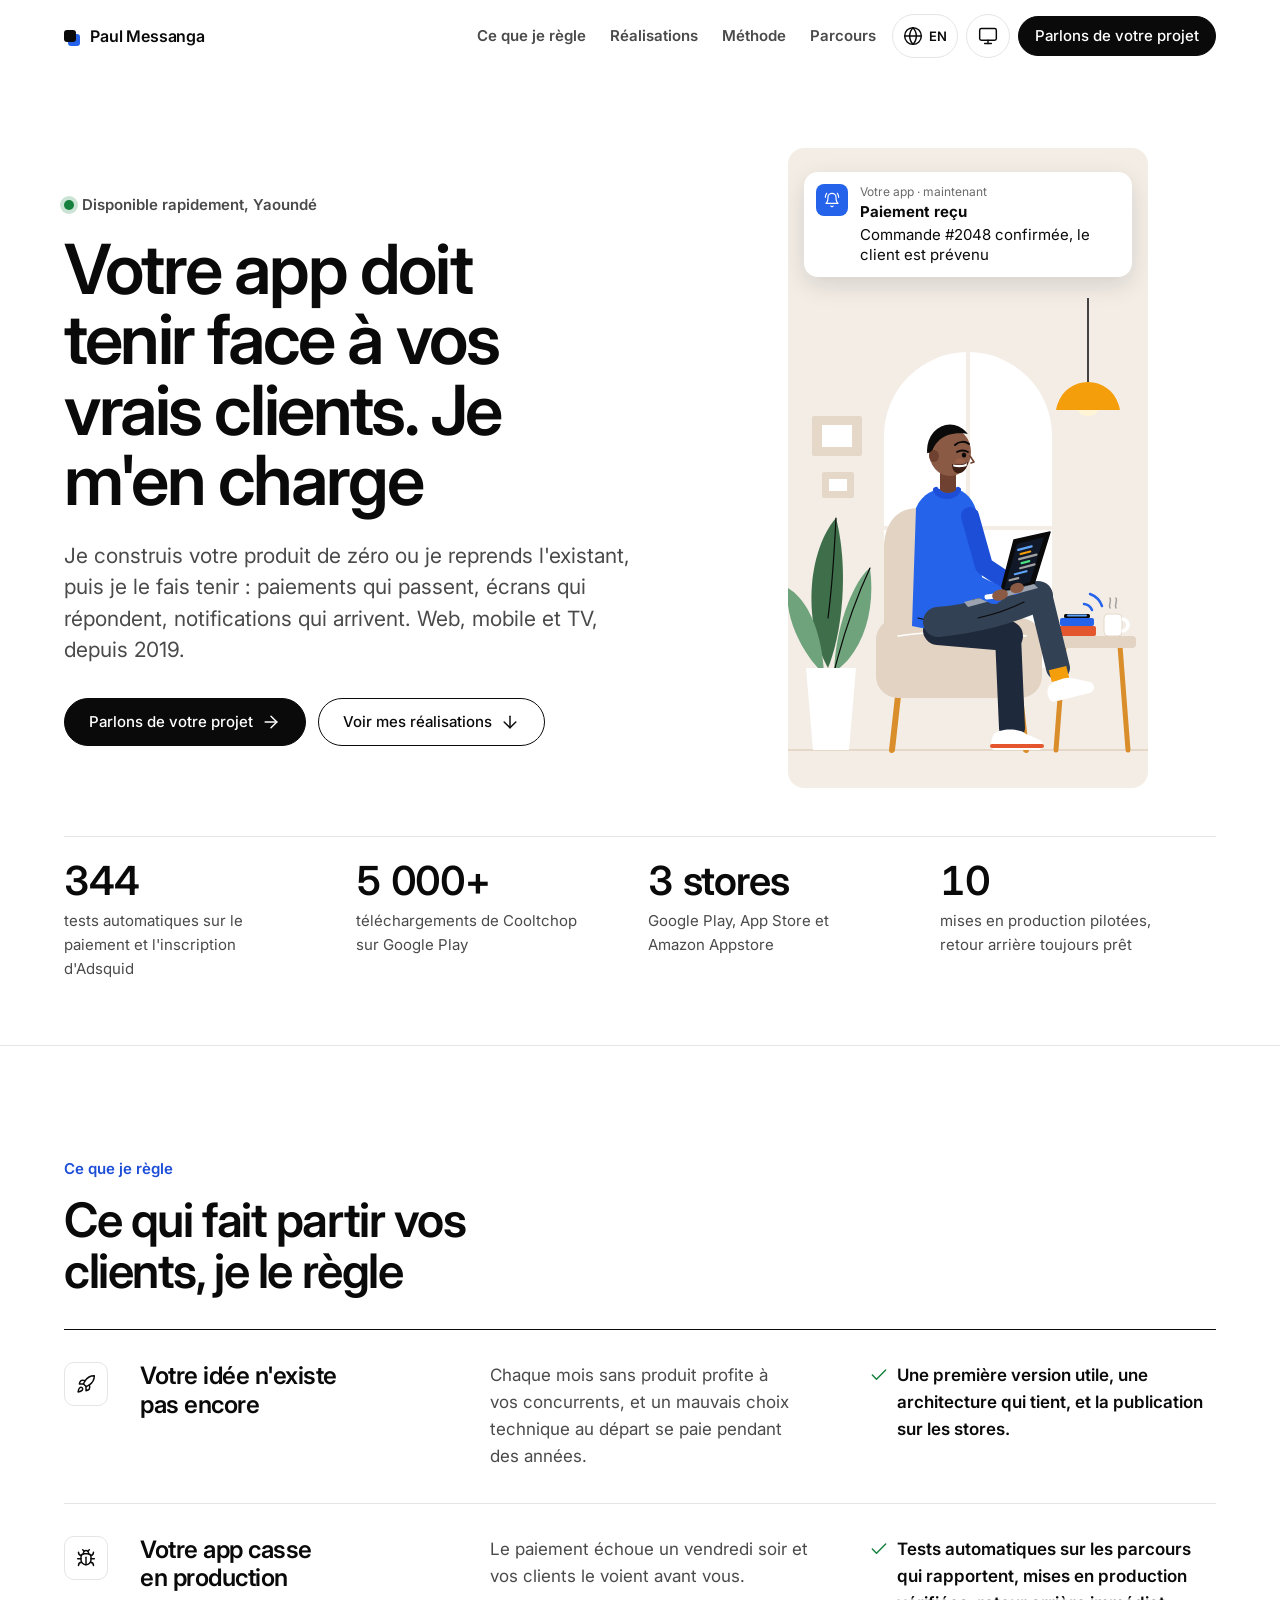
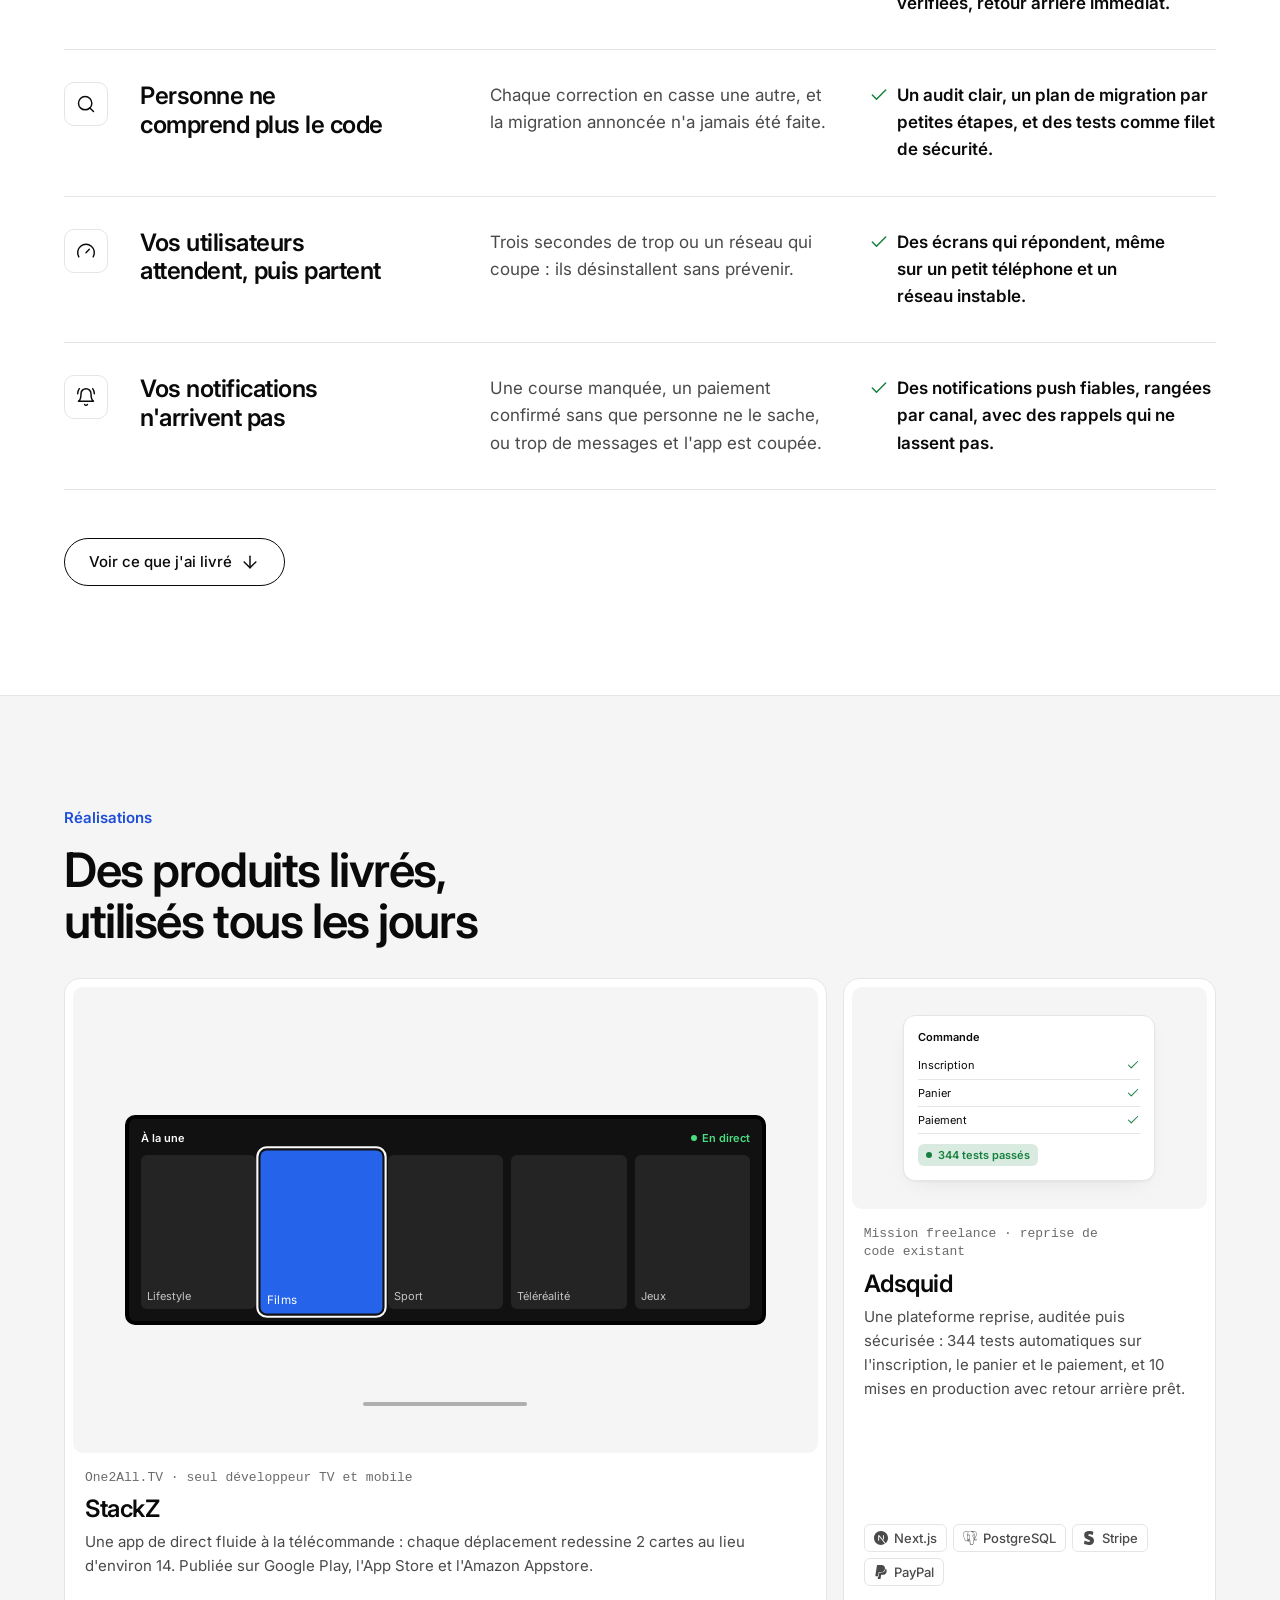
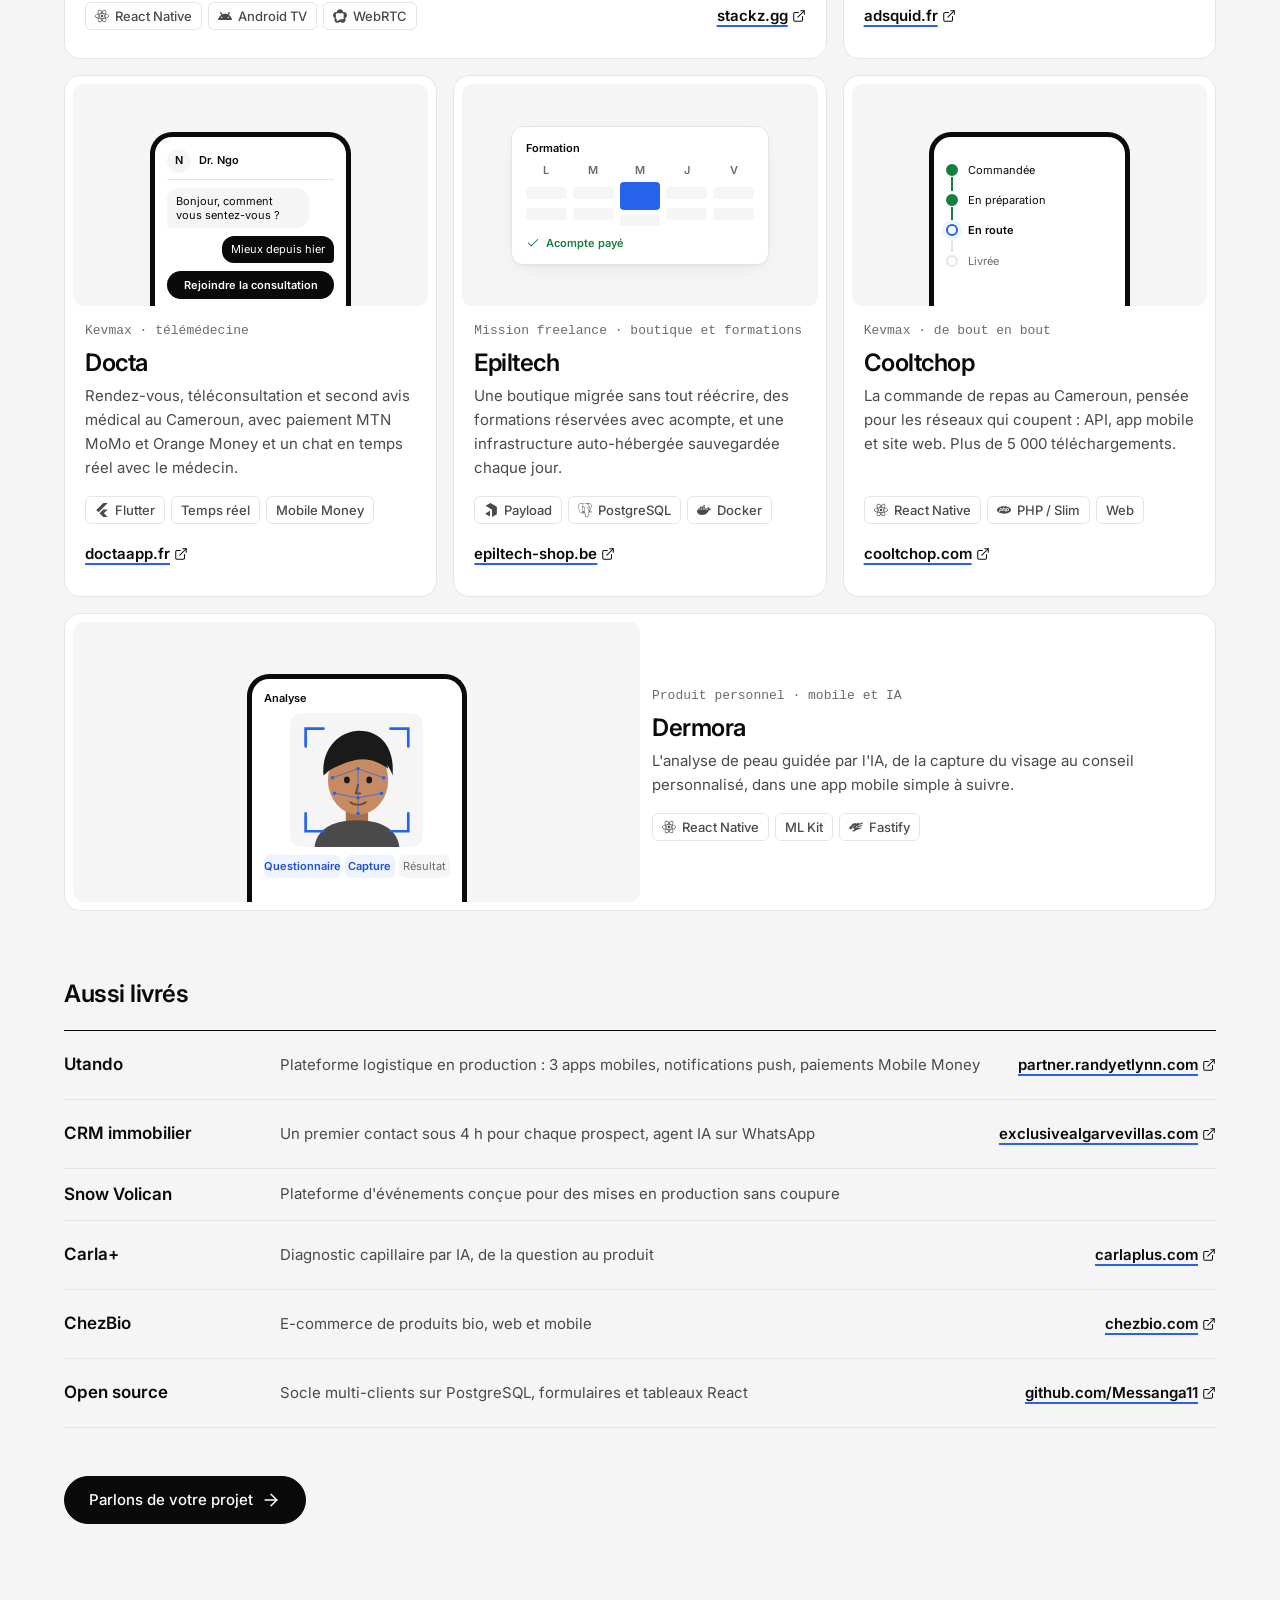
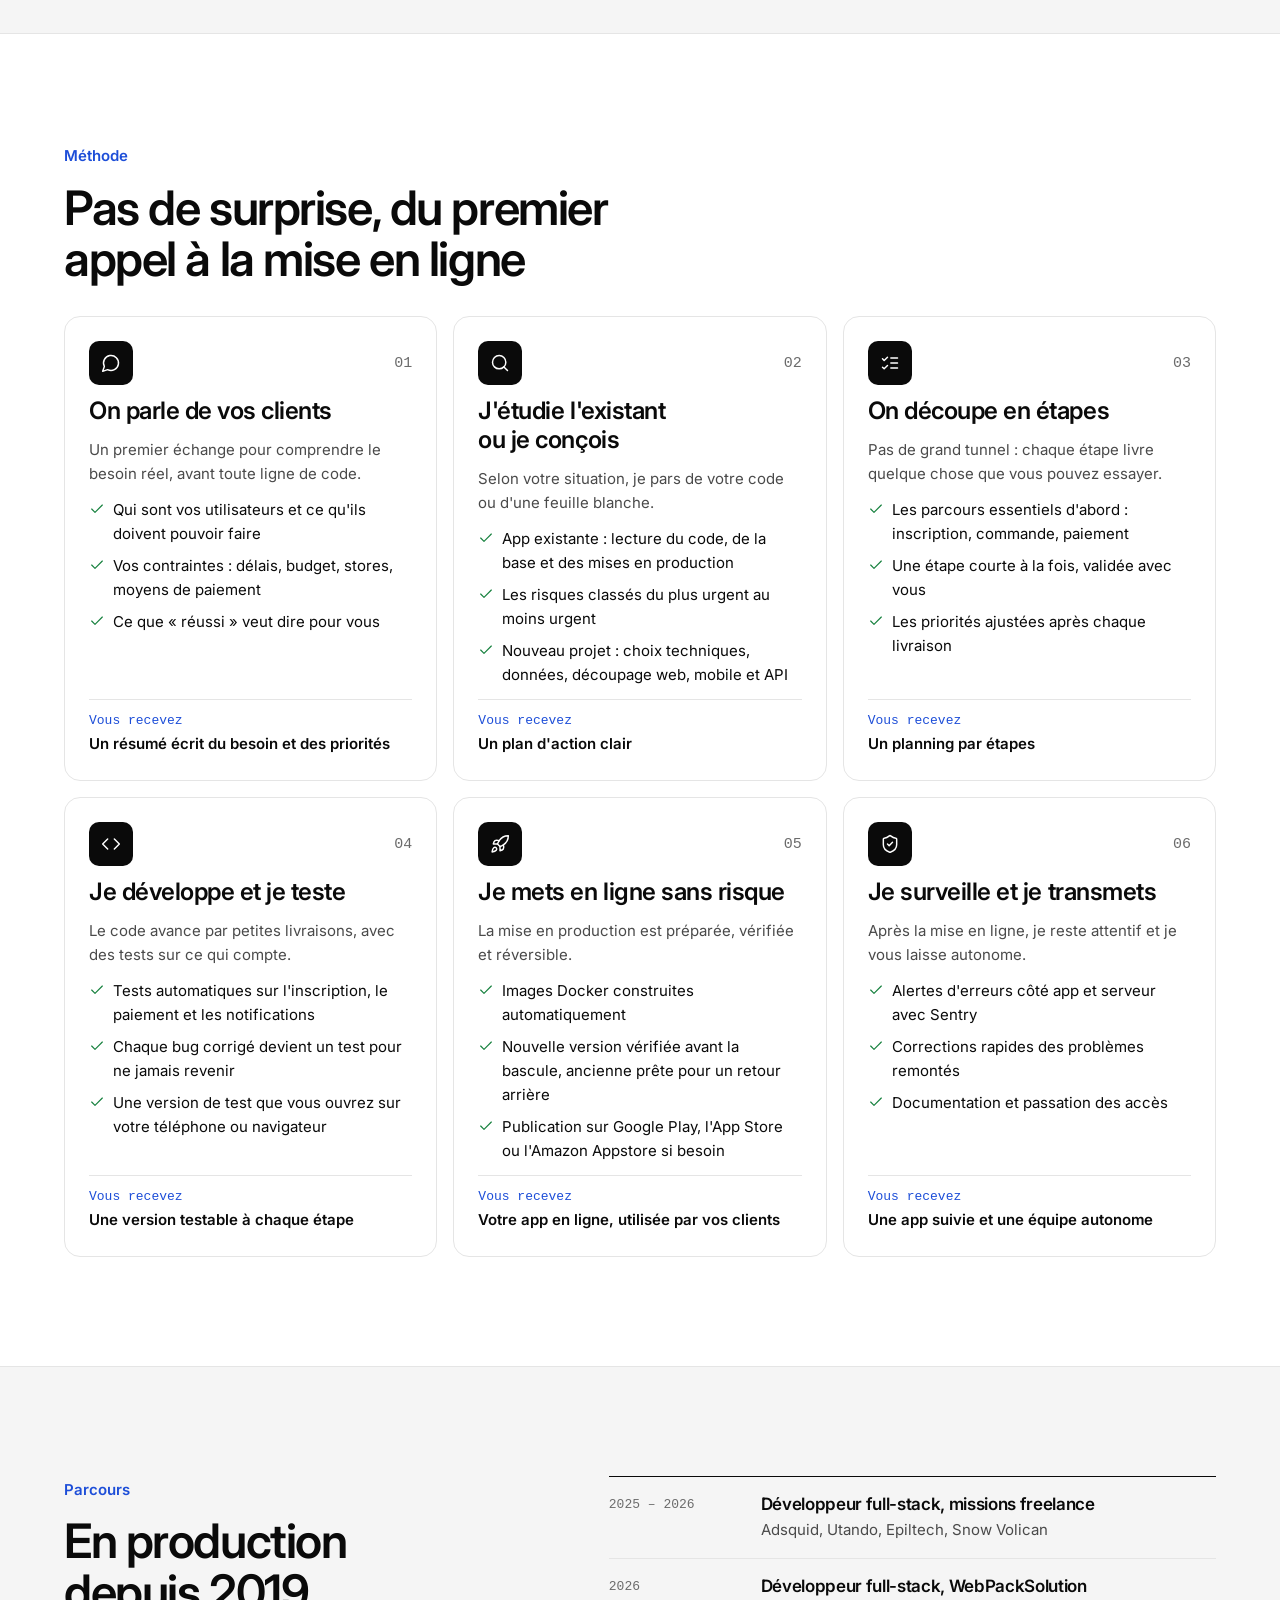
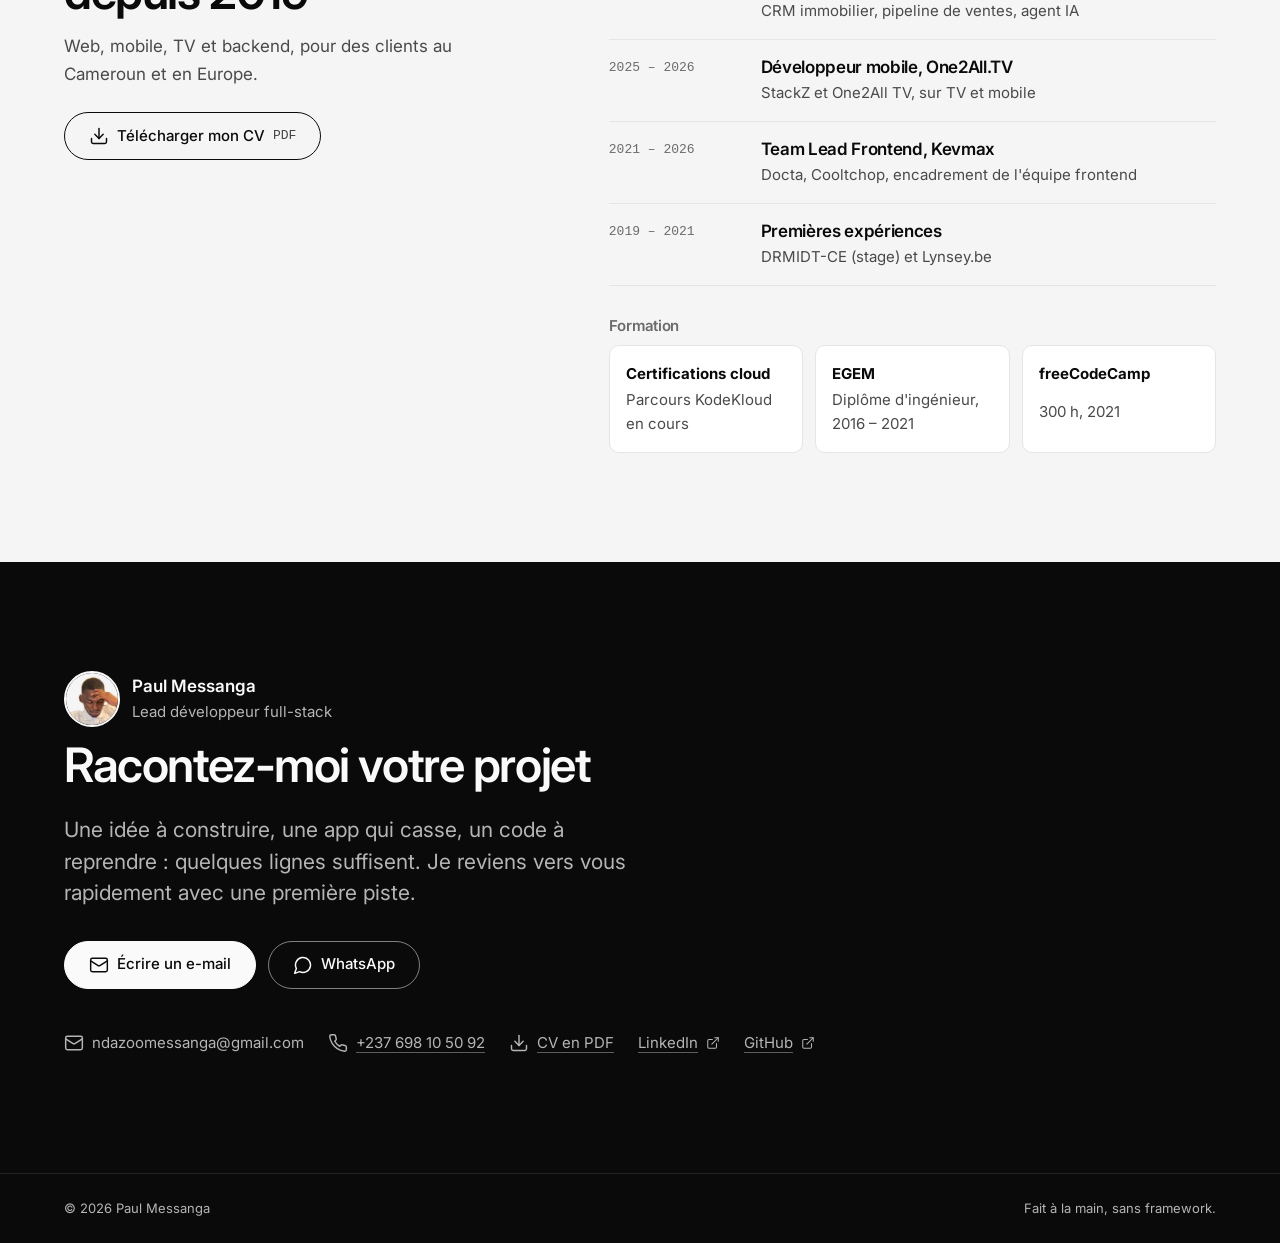
==== commit 0525c332: "feat: joyful hero character working on a laptop, theme-aware scene Co-Authored-By: Claude Opus 5.5 <" ====
--- a/index.html
+++ b/index.html
@@ -96,359 +96,83 @@
             <span class="notif-icon"><svg class="icon" aria-hidden="true" focusable="false"><use href="#i-bell"/></svg></span>
             <span class="notif-text"><span class="notif-meta">Votre app · maintenant</span><strong>Paiement reçu</strong><span>Commande #2048 confirmée, le client est prévenu</span></span>
           </div>
-          <svg xmlns="http://www.w3.org/2000/svg" viewBox="0 0 360 640" aria-hidden="true" focusable="false">
-<style>
-.ha-win{fill:var(--art-window,#FFFFFF)}
-.ha-winbar{fill:var(--art-window-bar,#F3EDE6)}
-.ha-trim{fill:var(--art-furniture-2,#FFFFFF)}
-.ha-floor{fill:var(--art-furniture,#E2D3C3)}
-.ha-wood{fill:var(--art-wood,#D98E2B)}
-.ha-lamp{fill:var(--art-lamp,#F59E0B)}
-.ha-glow{fill:var(--art-lamp-glow,#FFF4D6)}
-.ha-gl{stop-color:var(--art-lamp,#F59E0B)}
-.ha-glg{stop-color:var(--art-lamp-glow,#FFF4D6)}
-.ha-shst{stop-color:var(--art-shadow,rgba(10,10,10,.08))}
-.ha-accs{stop-color:var(--art-accent,#2563EB)}
-.ha-pole{fill:none;stroke:var(--art-cord,#0A0A0A);stroke-linecap:round;opacity:.6}
-.ha-polef{fill:var(--art-cord,#0A0A0A);opacity:.7}
-.ha-p1{fill:var(--art-plant-1,#3F6E4A)}
-.ha-p2{fill:var(--art-plant-2,#6FA37B)}
-.ha-pot{fill:var(--art-pot,#FFFFFF)}
-.ha-ln{stroke:var(--art-line,#0A0A0A);fill:none}
-.ha-dev{fill:var(--art-device,#0A0A0A);stroke:var(--art-device-edge,#0A0A0A);stroke-width:.7}
-.ha-scr{fill:var(--art-screen,#FFFFFF)}
-.ha-scrs{stroke:var(--art-screen,#FFFFFF);fill:none}
-.ha-sh{fill:var(--art-shadow,rgba(10,10,10,.08))}
-.ha-rim{fill:none;stroke:var(--art-rim,rgba(255,255,255,0));stroke-width:1.2;stroke-linejoin:round;stroke-linecap:round}
-/* character: literal colours, form shading does not depend on the theme */
-.ha-sk{fill:#6F4130}
-.ha-ske{fill:#6F4130;stroke:#3E2217;stroke-width:.6;stroke-linejoin:round}
-.ha-sk2{fill:#4E2C1F}
-.ha-sk3{fill:#2E1810}
-.ha-sk3s{stroke:#2E1810;fill:none;stroke-linecap:round}
-.ha-skh{fill:#93583E}
-.ha-skhs{stroke:#93583E;fill:none;stroke-linecap:round}
-.ha-skx{fill:#B57859}
-.ha-sks{stop-color:#3A1F15}
-.ha-lip{fill:#4B271C}
-.ha-lip2{fill:#643628}
-.ha-lash{fill:#22130D}
-.ha-eyew{fill:#B39486}
-.ha-iris{fill:#24130D}
-.ha-hr{fill:#141010}
-.ha-hrs{stop-color:#141010}
-.ha-hrhi{stop-color:#5A4A42}
-.ha-hrst{stroke:#141010;fill:none;stroke-linecap:round}
-.ha-coil{stroke:#4A3C36;fill:none;stroke-width:.42;stroke-linecap:round}
-.ha-stub{fill:#2A1A14}
-.ha-sht{fill:#F1EFEB;stroke:#8F897F;stroke-width:1;stroke-linejoin:round}
-.ha-sht2{fill:#D9D4CC}
-.ha-sht3{fill:#C1BAAF}
-.ha-shts{stop-color:#CFC9C0}
-.ha-fold{stroke:#B6AEA3;fill:none;stroke-width:.9;stroke-linecap:round}
-.ha-btn{fill:#E4E0DA;stroke:#A39C91;stroke-width:.4}
-.ha-ch{stroke:#C4C9D0;fill:none;stroke-width:.55;stroke-linecap:round}
-.ha-chf{fill:#D3D6DB;stroke:#8E939B;stroke-width:.3}
-.ha-tr{fill:#3F5274;stroke:#1C2638;stroke-width:.9;stroke-linejoin:round}
-.ha-tr2{fill:#2F3F5B}
-.ha-tr3{fill:#566C94}
-.ha-trl{stroke:#24304A;fill:none;stroke-width:.9;stroke-linecap:round}
-.ha-belt{fill:#4A3122}
-.ha-belt2{fill:#6B4A34}
-.ha-bk{fill:#C3C6CC;stroke:#7D828A;stroke-width:.4}
-.ha-shoe{fill:#F5F5F6;stroke:#9A9DA5;stroke-width:.8;stroke-linejoin:round}
-.ha-shoe2{fill:#DCDDE1}
-.ha-sole{fill:#CDCED3;stroke:#9A9DA5;stroke-width:.6}
-.ha-lace{stroke:#A3A6AE;fill:none;stroke-width:.8;stroke-linecap:round}
-</style>
-<defs>
-<radialGradient id="ha-pool" gradientUnits="userSpaceOnUse" cx="262" cy="262" r="110">
-<stop class="ha-glg" offset="0" stop-opacity=".5"/><stop class="ha-glg" offset=".45" stop-opacity=".15"/><stop class="ha-glg" offset="1" stop-opacity="0"/>
-</radialGradient>
-<radialGradient id="ha-pool2" gradientUnits="userSpaceOnUse" cx="262" cy="262" r="100">
-<stop class="ha-gl" offset="0" stop-opacity=".16"/><stop class="ha-gl" offset=".5" stop-opacity=".05"/><stop class="ha-gl" offset="1" stop-opacity="0"/>
-</radialGradient>
-<linearGradient id="ha-sky" x1="0" y1="0" x2="0" y2="1">
-<stop class="ha-accs" offset="0" stop-opacity=".16"/><stop class="ha-accs" offset="1" stop-opacity=".04"/>
-</linearGradient>
-<linearGradient id="ha-shirtg" gradientUnits="userSpaceOnUse" x1="160" y1="0" x2="250" y2="0">
-<stop class="ha-shts" offset="0" stop-opacity=".9"/><stop class="ha-shts" offset=".45" stop-opacity="0"/><stop class="ha-shts" offset=".9" stop-opacity=".15"/><stop class="ha-shts" offset="1" stop-opacity=".5"/>
-</linearGradient>
-<linearGradient id="ha-fsh" gradientUnits="userSpaceOnUse" x1="-19" y1="0" x2="4" y2="0">
-<stop class="ha-sks" offset="0" stop-opacity=".55"/><stop class="ha-sks" offset="1" stop-opacity="0"/>
-</linearGradient>
-<linearGradient id="ha-fade" gradientUnits="userSpaceOnUse" x1="0" y1="-19" x2="0" y2="-5">
-<stop class="ha-hrs" offset="0"/><stop class="ha-hrs" offset=".45" stop-opacity=".6"/><stop class="ha-hrs" offset="1" stop-opacity="0"/>
-</linearGradient>
-<radialGradient id="ha-hhi" gradientUnits="userSpaceOnUse" cx="6" cy="-30" r="14">
-<stop class="ha-hrhi" offset="0" stop-opacity=".55"/><stop class="ha-hrhi" offset="1" stop-opacity="0"/>
-</radialGradient>
-<linearGradient id="ha-grade" gradientUnits="userSpaceOnUse" x1="150" y1="0" x2="262" y2="0">
-<stop class="ha-shst" offset="0" stop-opacity=".85"/><stop class="ha-shst" offset=".6" stop-opacity=".5"/><stop class="ha-shst" offset="1" stop-opacity=".25"/>
-</linearGradient>
-<linearGradient id="ha-gradev" gradientUnits="userSpaceOnUse" x1="0" y1="380" x2="0" y2="600">
-<stop class="ha-shst" offset="0" stop-opacity="0"/><stop class="ha-shst" offset="1" stop-opacity=".5"/>
-</linearGradient>
-<radialGradient id="ha-warm" gradientUnits="userSpaceOnUse" cx="266" cy="196" r="100">
-<stop class="ha-glg" offset="0" stop-opacity=".3"/><stop class="ha-glg" offset=".6" stop-opacity=".08"/><stop class="ha-glg" offset="1" stop-opacity="0"/>
-</radialGradient>
-<pattern id="ha-coils" width="2.2" height="2" patternUnits="userSpaceOnUse">
-<path class="ha-coil" d="M.3 1.3a.7.7 0 1 1 1.3.2M1.4 .2a.5.5 0 0 0 .7.5"/>
-</pattern>
-<pattern id="ha-stip" width="1.6" height="1.6" patternUnits="userSpaceOnUse">
-<circle class="ha-stub" cx=".5" cy=".5" r=".32"/><circle class="ha-stub" cx="1.3" cy="1.2" r=".28"/>
-</pattern>
-<path id="ha-face" d="M-17.5-14C-18.6-6-19-1-18.4 5C-17.6 12-14.6 18-10 22C-6 25.4-2 27 2.6 27C7.2 27 11 25.4 14.4 22C18 18 19.6 12 19.8 5C20-1 19.6-7 18.4-14C16.4-25 9.6-31 1-31C-8-31-15.6-25-17.5-14Z"/>
-<path id="ha-handsil" d="M-9-11a3 3 0 0 1 3-3H6a3 3 0 0 1 3 3v-3l1 .6.8 7.4 6.8 11.8-7.2 12.8-6-1.8-11.4-1.6c-1.8 0-1.8-2.9 0-3-2-.1-2-3.3 0-3.4-2-.2-2-3.4 0-3.4-1.8-.4-1.6-3.2.4-3.2L-9 1Z"/>
-<clipPath id="ha-faceclip"><use href="#ha-face"/></clipPath>
-<clipPath id="ha-figclip">
-<use href="#ha-legn"/><use href="#ha-legf"/><use href="#ha-torso"/><use href="#ha-neck"/>
-<use href="#ha-arm1"/><use href="#ha-arm2u"/><use href="#ha-arm2f"/><use href="#ha-shoen"/><use href="#ha-shoef"/>
-<use href="#ha-face" transform="translate(205 205) rotate(6)"/><use href="#ha-hair" transform="translate(205 205) rotate(6)"/>
-<use href="#ha-handsil" transform="translate(214 300) rotate(-12)"/>
-</clipPath>
-</defs>
-
-<!-- lamp light on the wall -->
-<rect x="150" y="150" width="210" height="224" fill="url(#ha-pool)"/>
-<rect x="150" y="150" width="210" height="224" fill="url(#ha-pool2)"/>
-
-<!-- wood slat panel behind the figure -->
-<g class="ha-wood" opacity=".36">
-<rect x="146" y="196" width="6" height="396"/><rect x="155" y="196" width="6" height="396"/><rect x="164" y="196" width="6" height="396"/><rect x="173" y="196" width="6" height="396"/><rect x="182" y="196" width="6" height="396"/><rect x="191" y="196" width="6" height="396"/><rect x="200" y="196" width="6" height="396"/><rect x="209" y="196" width="6" height="396"/><rect x="218" y="196" width="6" height="396"/><rect x="227" y="196" width="6" height="396"/><rect x="236" y="196" width="6" height="396"/><rect x="245" y="196" width="6" height="396"/><rect x="254" y="196" width="6" height="396"/><rect x="263" y="196" width="6" height="396"/><rect x="272" y="196" width="6" height="396"/><rect x="281" y="196" width="6" height="396"/><rect x="290" y="196" width="6" height="396"/>
-</g>
-<rect class="ha-sh" x="146" y="196" width="150" height="3"/>
-
-<!-- floor -->
-<rect class="ha-floor" x="0" y="598" width="360" height="42"/>
-<rect class="ha-trim" x="0" y="592" width="360" height="6"/>
-<rect class="ha-sh" x="0" y="597" width="360" height="1.5"/>
-
-<!-- window -->
-<path class="ha-trim" d="M22 476V246a50 50 0 0 1 100 0v230z"/>
-<path class="ha-win" d="M29 470V246a43 43 0 0 1 86 0v224z"/>
-<path fill="url(#ha-sky)" d="M29 470V246a43 43 0 0 1 86 0v224z"/>
-<path class="ha-winbar" d="M70 203h4v267h-4zM29 322h86v4H29z"/>
-<path class="ha-sh" d="M29 470V246a43 43 0 0 1 86 0v3a43 43 0 0 0-86 0v221z"/>
-<rect class="ha-trim" x="16" y="470" width="112" height="7" rx="1"/>
-<rect class="ha-sh" x="18" y="477" width="108" height="3"/>
-
-<!-- arc floor lamp -->
-<ellipse class="ha-sh" cx="334" cy="599" rx="18" ry="3"/>
-<path class="ha-pole" stroke-width="2" d="M334 594V204C334 176 316 160 294 160C284 160 276 164 271 172"/>
-<path class="ha-polef" d="M321 598c0-5 6-7 13-7s13 2 13 7z"/>
-<g transform="translate(266 184) rotate(32)">
-<path class="ha-lamp" d="M-16 8C-16-6-8-13 0-13S16-6 16 8z"/>
-<path class="ha-sh" d="M0-13C-8-13-16-6-16 8h6C-10-4-5-11 0-13z"/>
-<ellipse class="ha-glow" cx="0" cy="8" rx="12.5" ry="3.2"/>
-</g>
-
-<!-- plant -->
-<path class="ha-p1" d="M44 548C30 502 22 456 28 414c14 30 20 76 20 134z"/>
-<path class="ha-p2" d="M48 548C46 496 54 440 74 404c8 42-4 98-22 144z"/>
-<path class="ha-p1" d="M42 548C30 522 18 504 12 478c20 8 34 32 34 70z"/>
-<path class="ha-p2" d="M50 548c6-28 22-52 40-62-2 24-18 48-36 62z"/>
-<path class="ha-p2" d="M38 548C34 512 38 476 50 448c8 32 4 68-8 100z"/>
-<path class="ha-ln" opacity=".18" stroke-width=".8" d="M46 546C38 502 31 458 29 420M50 546c2-52 10-104 22-138M44 546C34 522 24 500 15 482M52 546c12-24 22-42 36-54M41 546c-2-36 2-68 9-96"/>
-<path class="ha-pot" d="M20 546h52l-6 52H26z"/>
-<path class="ha-sh" d="M54 546h18l-6 52H52z"/>
-<path class="ha-sh" d="M20 546h52l-.6 5H20.6z"/>
-
-<!-- ground shadow -->
-<ellipse class="ha-sh" cx="216" cy="600" rx="62" ry="4.5"/>
-<ellipse class="ha-sh" cx="214" cy="600" rx="36" ry="2.6"/>
-
-<!-- ============ FIGURE ============ -->
-<!-- far leg (relaxed) -->
-<path id="ha-legf" class="ha-tr" d="M206 374H244C246 396 247 420 246 444C246 466 247 488 249 506C251 532 252 558 253 585H234C232 560 229 534 226 510C223 486 216 460 211 436L206 404Z"/>
-<path class="ha-tr2" d="M206 404L211 436C216 460 223 486 226 510C229 534 232 560 234 585H240C238 558 235 532 233 508C231 484 225 458 219 432L213 400Z" opacity=".8"/>
-<path class="ha-tr3" opacity=".5" d="M238 392C242 410 243 430 242 450C241 470 243 490 245 506L248 504C246 486 245 466 245 446C246 424 244 404 241 390Z"/>
-<path class="ha-trl" opacity=".5" d="M236 566C240 570 246 571 252 569M235 576C239 579 245 580 252 578"/>
-<path class="ha-rim" d="M244 374C246 396 247 420 246 444C246 466 247 488 249 506C251 532 252 558 253 585"/>
-<!-- far shoe -->
-<path id="ha-shoef" class="ha-shoe" d="M232 583L253 583C258 587 265 589 270 591C273.4 592.6 273.6 596 270.6 597L232 597C230 593 230 588 232 583Z"/>
-<path class="ha-shoe2" d="M232 591C246 592 260 593 272.6 593.6C273.4 595.6 272.6 596.8 270.6 597L232 597C231 595 231 593 232 591Z"/>
-<path class="ha-sole" d="M230.6 596.4H272.6C273.2 598.8 271.6 600.2 268.6 600.2H232.4C231 600.2 230.4 598.4 230.6 596.4Z"/>
-<path class="ha-lace" d="M253.4 585.4l2.6-2.6M257.4 587l2.6-2.4M261.2 588.4l2.4-2.2"/>
-<path class="ha-rim" d="M230.6 598C230 593 230.4 588 232 583H253C258 587 265 589 270 591C273.4 592.6 273.6 597 271 599"/>
-
-<!-- near leg (weight bearing) -->
-<path id="ha-legn" class="ha-tr" d="M166 374H207L207 404L204 440C202 462 200 486 199 508C198 534 198 560 198 585H177C176 558 174 532 172 506C171 490 169 474 167 456C164 430 163 400 166 374Z"/>
-<path class="ha-tr2" opacity=".85" d="M166 374C163 400 164 430 167 456C169 474 171 490 172 506C174 532 176 558 177 585H184C181 558 179 532 178 506C177 484 175 462 173 440C171 418 171 396 172 374Z"/>
-<path class="ha-tr3" opacity=".45" d="M192 420C195 444 195 468 194 490C193 516 193 548 194 584H196.6C196 548 196 516 197 490C198 468 199 446 200 420Z"/>
-<path class="ha-trl" opacity=".5" d="M179 566C184 570 190 571 197 569M178 577C183 580 190 581 197 579"/>
-<path class="ha-trl" opacity=".55" d="M207 376C208 388 207 396 204 403"/>
-<path class="ha-rim" d="M166 374C163 400 164 430 167 456C169 474 171 490 172 506C174 532 176 558 177 585"/>
-<!-- near shoe (toe turned slightly left) -->
-<path id="ha-shoen" class="ha-shoe" d="M177 583H198C200 588 201 593 200 597H166C162 597 161 593.6 164 591.6C168 589.6 173 587.6 177 583Z"/>
-<path class="ha-shoe2" d="M163.4 593.6C176 593.4 189 593.2 200.6 593.4L200 597H166C163.6 597 162.6 595.6 163.4 593.6Z"/>
-<path class="ha-sole" d="M161.6 596.4H200.8C201.2 598.6 200.6 600.2 198.8 600.2H165.8C163 600.2 161.4 598.6 161.6 596.4Z"/>
-<path class="ha-lace" d="M177.4 585.6l-2.6-2.4M173.6 587.2l-2.6-2.2M170 588.6l-2.4-2"/>
-<path class="ha-rim" d="M161.8 598C161 594.6 162 592.6 164 591.6C168 589.6 173 587.6 177 583H198C200 588 201.4 594 200.6 599"/>
-
-<!-- belt -->
-<path class="ha-belt" d="M165.6 367H244.6L244.8 375H165.2Z"/>
-<path class="ha-belt2" opacity=".6" d="M165.6 367H244.6V368.6H165.6Z"/>
-<rect class="ha-bk" x="202.6" y="366.6" width="9" height="8.6" rx="1.4"/>
-<rect class="ha-belt" x="205" y="368.8" width="4.2" height="4.2" rx=".7"/>
-<!-- pocket opening + hand bulge on the near hip -->
-<path class="ha-tr2" opacity=".6" d="M187 375C182 384 176 394 168 404C174 406 182 404 188 398C190 392 190 384 187 375Z"/>
-<path class="ha-trl" stroke-width="1.1" d="M187.4 375C183 382 176.6 392 168.6 402"/>
-<path class="ha-tr3" opacity=".6" d="M188.6 376C185 383 180 391 173 400L171.6 401C178 393 183 384 186.8 376Z"/>
-
-<!-- torso (shirt, tucked in) -->
-<path id="ha-torso" class="ha-sht" d="M194 243C182 246 172 250 166 255C160 259 157 268 157 282L159 330C160 346 162 358 165 369H245C247 358 249 346 250 330L252 282C252 268 249 259 243 255C237 250 226 246 216 243Z"/>
-<path fill="url(#ha-shirtg)" d="M194 243C182 246 172 250 166 255C160 259 157 268 157 282L159 330C160 346 162 358 165 369H245C247 358 249 346 250 330L252 282C252 268 249 259 243 255C237 250 226 246 216 243Z"/>
-<!-- chest plane and form shading -->
-<path class="ha-sht2" opacity=".55" d="M170 296C178 302 190 305 202 304C190 308 178 306 170 296Z"/>
-<path class="ha-sht2" opacity=".5" d="M226 302C233 304 240 302 246 296C242 304 234 307 226 302Z"/>
-<!-- blousing over the belt -->
-<path class="ha-sht2" opacity=".75" d="M165 369C164 363 166 359 170 358C178 361 192 362 202 361C214 362 230 361 240 357C245 358 246 363 245 369Z"/>
-<path class="ha-fold" d="M172 360C176 352 178 346 178 338M190 362C192 356 193 350 192 344M222 362C221 356 222 350 224 346M236 358C236 352 238 346 241 342"/>
-<!-- placket and buttons -->
-<path class="ha-fold" stroke-width=".8" d="M209.4 263L210.6 367"/>
-<path class="ha-sht2" opacity=".5" d="M210.6 264L211.8 367H213L211.8 264Z"/>
-<circle class="ha-btn" cx="208.2" cy="285" r="1.15"/><circle class="ha-btn" cx="208.5" cy="309" r="1.15"/><circle class="ha-btn" cx="208.8" cy="333" r="1.15"/><circle class="ha-btn" cx="209.1" cy="357" r="1.15"/>
-
-<!-- collar back behind the neck -->
-<path class="ha-sht" d="M190 238C196 234 214 234 222 238L224 248H188Z"/>
-<path class="ha-sht3" d="M192 239C198 236.4 212 236.4 220 239L220.6 244H191.4Z"/>
-
-<!-- neck -->
-<path id="ha-neck" class="ha-ske" d="M195 220C195 230 194 238 192 247L207 266L220 247C218 238 217 230 217 220Z"/>
-<path class="ha-sk2" opacity=".8" d="M195 222C201 233 211 233 217 222V236C211 240 201 240 195 236Z"/>
-<path class="ha-sk2" opacity=".45" d="M195 236C195 240 194 244 192.6 247.6L199 255.6C198.6 248 197.6 241 195 236Z"/>
-<path class="ha-skh" opacity=".4" d="M214 241C215.6 245 217 247 219 248L216 252C215.4 248 214.6 244 214 241Z"/>
-<path class="ha-skh" opacity=".35" d="M205.4 252C207 254 208.4 257 208.6 260C207.2 258 206 255.6 205.4 252Z"/>
-<!-- thin silver chain, pendant resting in the open collar -->
-<path class="ha-ch" d="M195.4 241C198 248 202.4 254 206.6 257.6M218.2 241C215.6 248 211.4 254 207.4 257.6"/>
-<path class="ha-chf" d="M207 257.4l1.3 1.6-.7 3.6h-1.2l-.7-3.6z"/>
-
-<!-- collar leaves (closed point collar, top button open) -->
-<path class="ha-sht2" opacity=".8" d="M181 251C186 258 191 265 197 271L201 268C195 262 189 256 184 250ZM232 251C227 258 222 265 216 271L212 268C218 262 224 256 229 250Z"/>
-<path class="ha-sht" d="M191 238C194 246 199 254 206.6 263L196.4 270.4C190.6 264 185 257.6 180.4 251C183.4 246 187 241.6 191 238Z"/>
-<path class="ha-sht2" opacity=".6" d="M191 238C187 241.6 183.4 246 180.4 251L182.6 252.4C185.6 247.6 188.6 243.4 191.6 240.4Z"/>
-<path class="ha-sht" d="M222 238C219 246 214.4 254 207.6 263L217.6 270.4C223.4 264 229 257.6 233.6 251C230.6 246 226.6 241.6 222 238Z"/>
-<path class="ha-sht2" opacity=".5" d="M207.6 263L217.6 270.4L218.8 269C213.6 265.4 210.4 263.4 208.8 261.4Z"/>
-
-<!-- near arm, hand in the pocket -->
-<path id="ha-arm1" class="ha-sht" d="M166 255C159 258 155 268 154.4 282L153 318C152.6 340 160 364 168.8 385.2L170.5 392L181 378.5L179.3 371.7C176 360 171 342 168.4 320L168.6 282C169 272 170 262 172 256Z"/>
-<path class="ha-sht2" d="M154.4 282L153 318C152.6 340 160 364 168.8 385.2L172 383C165 362 159 340 159.4 318L160.6 284C160 276 156 274 154.4 282Z"/>
-<path class="ha-fold" d="M157 316C160 320 163 322 167 322M158 330C161 333 164 335 168 335M160.6 347C163 349 166 350 170 350"/>
-<path class="ha-sht2" opacity=".7" d="M168.8 385.2L179.3 371.7L180.2 375.4L170 388.4Z"/>
-<path class="ha-fold" stroke-width=".7" d="M168.8 385.2L179.3 371.7"/>
-<!-- wrist just above the pocket edge -->
-<path class="ha-sk" d="M170.5 392L181 378.5L183.6 378.7L173 392.8Z"/>
-<path class="ha-trl" stroke-width="1.1" d="M172.4 393.6L184.2 378"/>
-
-<!-- far arm, holding the phone -->
-<path id="ha-arm2u" class="ha-sht" d="M243 254C251 256 256.6 266 256.8 282L257.8 316C258 324 254 330 247 330C242 330 239.6 324 239.6 316L239.4 284Z"/>
-<path class="ha-sht2" d="M239.4 284L239.6 316C239.6 322 241.6 327 245 329C243.6 322 243.6 304 244.6 290C244 282 240.6 280 239.4 284Z"/>
-<path id="ha-arm2f" class="ha-sht" d="M257 318C256 328 248 334 240 329L228 316.4L232.4 302L246 309C252 311 257 313 257 318Z"/>
-<path class="ha-sht2" d="M240 329C248 334 256 328 257 320C254 326 248 328 243 325L231 313.6L228 316.4Z"/>
-<path class="ha-fold" d="M246 310C248 314 249 318 248 322M240 307.6C241 310 241.6 313 241 316"/>
-<path class="ha-sht" d="M231 318.6L235.6 303.8L232.4 302L228 316.4Z"/>
-
-<!-- phone, seen from the back, screen turned toward his face -->
-<g transform="translate(214 300) rotate(-12)">
-<rect class="ha-dev" x="-9" y="-14" width="18" height="28" rx="3.2"/>
-<rect class="ha-scr" opacity=".14" x="-7" y="-12" width="7.4" height="7.4" rx="1.8"/>
-<circle class="ha-dev" cx="-4.8" cy="-9.8" r="1.5"/><circle class="ha-dev" cx="-1.8" cy="-6.8" r="1.5"/>
-<circle class="ha-scr" opacity=".35" cx="-5.2" cy="-10.2" r=".45"/><circle class="ha-scr" opacity=".35" cx="-2.2" cy="-7.2" r=".45"/>
-<path class="ha-scrs" opacity=".18" stroke-width=".6" d="M-8.2-11v20"/>
-<!-- left hand: back of the hand, fingers curled round the far edge -->
-<path class="ha-ske" d="M10.4 18.6L17.6 5.8L12 3.6C8 2.4 3 2-1 2.6L-1.4 6L-1.2 9.4L-1.6 12.6L-2 15.4C0 16.4 2 16.8 4.4 16.8Z"/>
-<path class="ha-sk2" opacity=".45" d="M10.4 18.6L4.4 16.8C2 16.8 0 16.4-2 15.4L-1.8 13.4C2 14.6 7 14.6 12.6 13.6Z"/>
-<path class="ha-skhs" stroke-width=".6" opacity=".55" d="M1 4.4C4 5 8 6 12 8.2M.6 8C4 8.6 7.6 9.6 10.6 11.4"/>
-<path class="ha-ske" d="M-1 2.6L-8.8 1.4C-10.8 1.4-11 4.2-9.2 4.6L-1.4 6Z"/>
-<path class="ha-ske" d="M-1.4 6L-9 4.8C-11 4.8-11.2 8-9.2 8.2L-1.2 9.4Z"/>
-<path class="ha-ske" d="M-1.2 9.4L-8.6 8.4C-10.6 8.6-10.6 11.8-8.6 11.8L-1.6 12.6Z"/>
-<path class="ha-ske" d="M-1.6 12.6L-7.4 12C-9.2 12.2-9.2 15-7.4 15.1L-2 15.4Z"/>
-<path class="ha-skh" opacity=".45" d="M-1 2.6L-8.8 1.4C-9.8 1.4-10.4 2.2-10.2 3C-7 2.8-4 3.2-1.2 4Z"/>
-<path class="ha-sk2" opacity=".35" d="M-1.6 12.6L-7.4 12C-9.2 12.2-9.2 15-7.4 15.1L-2 15.4ZM-1.2 9.4L-8.6 8.4C-9.4 8.5-9.9 9.2-10 10C-7 10.4-4 10.8-1.4 11.6Z"/>
-<ellipse class="ha-skh" opacity=".5" cx="-.6" cy="4.2" rx="1.1" ry=".8"/><ellipse class="ha-skh" opacity=".45" cx="-.8" cy="7.7" rx="1" ry=".8"/><ellipse class="ha-skh" opacity=".4" cx="-1" cy="11" rx=".9" ry=".7"/>
-<!-- thumb along the near edge -->
-<path class="ha-ske" d="M8.6 4.4C10.4 1 10.8-3 10-6.6C9.6-8 8.2-8 8-6.6L7.2 3.4Z"/>
-<path class="ha-skh" opacity=".5" d="M9.2-6.2C9.8-4 10-1 9.4 2.2L10.2 2.4C10.8-1 10.6-4 9.8-6.4Z"/>
-</g>
-
-<!-- ============ HEAD ============ -->
-<g transform="translate(205 205) rotate(6)">
-<!-- ears (behind the face) -->
-<path class="ha-ske" d="M-17.6-6.4C-20.8-9.4-24.8-8.6-24.8-3.6C-24.8 1-23.2 5.4-20.6 7.6C-19.2 8.8-17.6 8.2-17.2 6.6Z"/>
-<path class="ha-sk2" opacity=".7" d="M-19.4-4.2C-21.8-4.6-22.2-1-21.2 2C-20.6 3.6-19.2 3.6-18.8 2.4C-19.4.6-19.6-1.6-19.4-4.2Z"/>
-<path class="ha-skhs" stroke-width=".6" opacity=".6" d="M-18.4-7.4C-21-8.4-23.6-6.8-23.8-3.6"/>
-<path class="ha-ske" d="M19.4-6C22.2-8.6 25.2-7.6 25-3.4C24.8.6 23.4 4.8 21 6.8C19.8 7.8 18.6 7.2 18.4 5.8Z"/>
-<path class="ha-sk2" opacity=".6" d="M20.6-3.6C22.6-3.8 22.8-.6 22-2.4C21.8 0 22.4 2.4 20.4 2.6Z"/>
-<!-- face -->
-<use href="#ha-face" class="ha-ske"/>
-<g clip-path="url(#ha-faceclip)">
-<rect x="-20" y="-32" width="24" height="60" fill="url(#ha-fsh)"/>
-<!-- forehead and cheek planes -->
-<path class="ha-skh" opacity=".35" d="M-6-19C0-20.6 8-20.4 14-17.6C16-15 15.6-12.6 14-12C9-13.6 2-14-4-13.4C-7.6-14-8.6-17.6-6-19Z"/>
-<ellipse class="ha-skx" opacity=".22" cx="7" cy="-17" rx="4.6" ry="1.6"/>
-<ellipse class="ha-skh" opacity=".14" cx="-10" cy="5" rx="6" ry="4"/>
-<ellipse class="ha-skh" opacity=".3" cx="14.4" cy="4.4" rx="4.6" ry="4"/>
-<path class="ha-sk2" opacity=".3" d="M-18 6C-16 14-12 20-6 24C-10 18-13 12-14 6Z"/>
-<!-- fade: hair thinning into skin above the ears -->
-<rect x="-20" y="-20" width="5.6" height="15" fill="url(#ha-fade)"/>
-<rect x="15.4" y="-20" width="5.6" height="15" fill="url(#ha-fade)"/>
-<rect x="-20" y="-12" width="4.6" height="7" fill="url(#ha-stip)" opacity=".7"/>
-<rect x="16.6" y="-12" width="4" height="7" fill="url(#ha-stip)" opacity=".7"/>
-<!-- beard line along the jaw and chin beard -->
-<path class="ha-hrst" stroke-width="2.2" opacity=".45" d="M-18.4 5C-17.6 12-14.6 18-10 22C-6 25.4-2 27 2.6 27C7.2 27 11 25.4 14.4 22C18 18 19.6 12 19.8 5"/>
-<path class="ha-hr" opacity=".62" d="M-1.6 22.6C.6 21.9 5.6 21.9 7.8 22.6C8.8 24.2 8.4 26.6 7 27.6C4.8 28.4.4 28.4-1.2 27.6C-2.6 26.6-2.8 24.2-1.6 22.6Z"/>
-<rect x="-4" y="21" width="15" height="8" fill="url(#ha-stip)" opacity=".5"/>
-<path class="ha-hr" opacity=".75" d="M1.8 20.4C2.6 20.1 3.8 20.1 4.6 20.4L4.2 22.6H2.2Z"/>
-</g>
-<!-- brows: thin, slightly arched -->
-<path class="ha-hr" opacity=".9" d="M-14.4-7.2C-11.2-9.6-7-10.6-3.2-9.8L-3.4-8.7C-7-9.3-11-8.5-14-6.5Z"/>
-<path class="ha-hr" opacity=".9" d="M7-9.8C10.4-10.6 14-9.8 16.6-7.4L16.2-6.6C13.6-8.4 10.2-9 7.2-8.7Z"/>
-<!-- eye sockets -->
-<ellipse class="ha-sk2" opacity=".32" cx="-8" cy="-3.6" rx="6" ry="3.4"/>
-<ellipse class="ha-sk2" opacity=".32" cx="11.2" cy="-3.6" rx="5.2" ry="3.2"/>
-<!-- heavy lowered lids, looking down at the phone -->
-<path class="ha-skh" opacity=".55" d="M-12.4-1.6C-10-5.2-6-5.4-3.6-1.8C-6.2-3-10-3-12.4-1.6Z"/>
-<path class="ha-skh" opacity=".55" d="M7.2-1.6C9.4-5.2 13-5.2 15.2-1.8C12.8-3 9.6-3 7.2-1.6Z"/>
-<path class="ha-sk3s" stroke-width=".55" opacity=".5" d="M-12-3.2C-10-5.6-6-5.8-3.8-3.6M7.6-3.4C9.4-5.6 13-5.6 14.8-3.6"/>
-<path class="ha-eyew" d="M-12.2-1.4C-10-2-6-2-3.8-1.4C-6 .4-10 .4-12.2-1.4Z"/>
-<path class="ha-iris" d="M-8.8-1.8H-4.6C-4.6-.4-5.6.2-6.7.2S-8.8-.4-8.8-1.8Z"/>
-<path class="ha-eyew" d="M7.4-1.4C9.4-2 12.8-2 14.8-1.5C12.8.3 9.4.3 7.4-1.4Z"/>
-<path class="ha-iris" d="M10.2-1.8H14C14-.4 13.2.2 12.1.2S10.2-.4 10.2-1.8Z"/>
-
-<path class="ha-lash" d="M-12.8-1.2C-10-2.9-6-2.9-3.4-1.4L-3.7-.8C-6-1.9-10-1.9-12.5-.6Z"/>
-<path class="ha-lash" d="M7-1.2C9.4-2.8 12.8-2.8 15.3-1.5L15-.9C12.8-1.9 9.4-1.9 7.2-.6Z"/>
-<path class="ha-skhs" stroke-width=".5" opacity=".55" d="M-11.4.4C-9 1.3-6.2 1.3-4.6.5M8.2.4C10.4 1.2 12.6 1.2 14.2.4"/>
-<!-- nose: broad, rounded tip, wide wings -->
-<path class="ha-sk2" opacity=".4" d="M.4-3C-.4 1-1 4-2.4 6.8C-1 7.2 0 7 1 6.4C1.4 3 1.4 0 1.2-3Z"/>
-<path class="ha-skh" opacity=".5" d="M3.4-2.4C3.6 1 4 4 4.6 6.2L5.4 6C5 3.6 4.6.8 4.4-2.4Z"/>
-<ellipse class="ha-skh" opacity=".35" cx="3.6" cy="7.4" rx="3.2" ry="2.2"/>
-<ellipse class="ha-skx" opacity=".35" cx="4.2" cy="6.8" rx="1.1" ry=".6"/>
-<path class="ha-sk3s" stroke-width=".75" opacity=".75" d="M-1.4 6.6C-3.8 7.4-3.8 10.4-.8 10.9M8.4 6.6C10.6 7.6 10.6 10.2 8 10.9"/>
-<ellipse class="ha-sk3" cx=".8" cy="10.3" rx="1.6" ry=".7" transform="rotate(14 .8 10.3)"/>
-<ellipse class="ha-sk3" cx="6.4" cy="10.4" rx="1.5" ry=".65" transform="rotate(-14 6.4 10.4)"/>
-<path class="ha-sk2" opacity=".4" d="M-1.6 11.4C1.4 12.4 5.6 12.4 8.6 11.4C5.6 13 1.4 13-1.6 11.4Z"/>
-<!-- thin moustache -->
-<path class="ha-hr" opacity=".85" d="M-3.4 13.8C-.8 12.5 1.6 12 3.2 12.6C4.8 12 7.4 12.5 9.8 13.8C7.4 13.5 5 13.5 3.2 13.9C1.4 13.5-1 13.5-3.4 13.8Z"/>
-<!-- full lips, closed, relaxed -->
-<path class="ha-lip" d="M-3.2 15.6C-1.4 14.6 1.2 14 3.2 14.6C5.2 14 7.8 14.6 9.6 15.6C6.6 16.2 0 16.2-3.2 15.6Z"/>
-<path class="ha-lip2" d="M-2.8 15.8C0 16.4 6.6 16.4 9.2 15.8C8.4 18.6 6 19.8 3.2 19.8C.4 19.8-2 18.6-2.8 15.8Z"/>
-<ellipse class="ha-skh" opacity=".45" cx="3.4" cy="17.6" rx="3" ry=".8"/>
-<path class="ha-sk3s" stroke-width=".6" d="M-3.6 15.2C-2.6 15.8-1.6 16 0 16.2C3 16.5 6.4 16.3 8.4 15.9C9 15.8 9.6 15.5 10 15.1"/>
-<path class="ha-sk2" opacity=".4" d="M-1 20.6C2 21.6 5 21.6 7.6 20.6C5 22 2 22-1 20.6Z"/>
-<!-- hair: short coily top, crisp line-up -->
-<path id="ha-hair" class="ha-hr" d="M-17.8-12C-19-22-13-33.6 1-33.8C14.6-33.8 20.4-24 18.8-12L15.6-18.6C10-21.4 5-22 1-22C-4-22-10-21.4-14.8-18.6Z"/>
-<path fill="url(#ha-coils)" d="M-17.8-12C-19-22-13-33.6 1-33.8C14.6-33.8 20.4-24 18.8-12L15.6-18.6C10-21.4 5-22 1-22C-4-22-10-21.4-14.8-18.6Z"/>
-<path fill="url(#ha-hhi)" d="M-17.8-12C-19-22-13-33.6 1-33.8C14.6-33.8 20.4-24 18.8-12L15.6-18.6C10-21.4 5-22 1-22C-4-22-10-21.4-14.8-18.6Z"/>
-<path class="ha-rim" d="M-17.8-12C-19-22-13-33.6 1-33.8C14.6-33.8 20.4-24 18.8-12"/>
-</g>
-
-<!-- scene light on the figure: ambient grade + warm lamp side -->
-<g clip-path="url(#ha-figclip)">
-<rect x="140" y="160" width="130" height="445" fill="url(#ha-grade)"/>
-<rect x="140" y="380" width="130" height="225" fill="url(#ha-gradev)"/>
-<rect x="140" y="160" width="130" height="300" fill="url(#ha-warm)"/>
-</g>
+          <svg xmlns="http://www.w3.org/2000/svg" viewBox="0 0 360 640" fill="none" aria-hidden="true" focusable="false">
+  <!-- wall: arched window, frames, lamp -->
+  <path d="M96 520V288a84 84 0 0 1 168 0v232z" style="fill:var(--art-window,#FFFFFF)"/>
+  <path d="M180 204v316M96 380h168" style="stroke:var(--art-window-bar,#F3EDE6)" stroke-width="4"/>
+  <rect x="24" y="268" width="50" height="40" rx="2" style="fill:var(--art-wall-2,#E6D8C8)"/>
+  <rect x="34" y="277" width="30" height="22" style="fill:var(--art-window,#FFFFFF)"/>
+  <rect x="34" y="324" width="32" height="26" rx="2" style="fill:var(--art-wall-2,#E6D8C8)"/>
+  <rect x="41" y="331" width="18" height="12" style="fill:var(--art-window,#FFFFFF)"/>
+  <path d="M300 150v84" style="stroke:var(--art-cord,#0A0A0A)" stroke-width="1.5"/>
+  <path d="M268 262c3-17 16-28 32-28s29 11 32 28z" style="fill:var(--art-lamp,#F59E0B)"/>
+  <path d="M290 262a10 6 0 0 0 20 0z" style="fill:var(--art-lamp-glow,#FFF4D6)"/>
+  <!-- floor -->
+  <path d="M0 602h360" style="stroke:var(--art-wall-2,#E6D8C8)" stroke-width="2"/>
+  <!-- plant (left) -->
+  <path d="M40 520c-26-46-20-118 8-150 12 46 8 110-8 150z" style="fill:var(--art-plant-1,#3F6E4A)"/>
+  <path d="M46 524c2-54 24-96 36-104 6 44-8 86-36 104z" style="fill:var(--art-plant-2,#6FA37B)"/>
+  <path d="M36 526c-24-22-40-60-36-86 20 12 34 44 36 86z" style="fill:var(--art-plant-2,#6FA37B)"/>
+  <path d="M40 470c4-30 6-60 8-100M46 524c10-40 22-74 36-104" stroke="#0A0A0A" stroke-width="1.2" stroke-linecap="round"/>
+  <path d="M18 520h50l-7 82H25z" style="fill:var(--art-pot,#FFFFFF)"/>
+  <!-- side table: books, phone ringing, mug -->
+  <path d="M276 498l-8 104M332 498l8 104" style="stroke:var(--art-wood,#D98E2B)" stroke-width="5" stroke-linecap="round"/>
+  <rect x="262" y="488" width="86" height="12" rx="4" style="fill:var(--art-furniture,#E2D3C3)"/>
+  <rect x="268" y="478" width="40" height="10" rx="2" fill="#E4572E"/>
+  <rect x="272" y="470" width="34" height="8" rx="2" fill="#2563EB"/>
+  <rect x="276" y="466" width="26" height="4" rx="1.5" style="fill:var(--art-device,#0A0A0A)"/>
+  <rect x="279" y="466.5" width="20" height="2" rx="1" fill="#60A5FA"/>
+  <path d="M296 456a10 10 0 0 1 8 6M302 446a20 20 0 0 1 12 12" style="stroke:var(--art-accent,#2563EB)" stroke-width="2.5" stroke-linecap="round"/>
+  <rect x="316" y="466" width="18" height="22" rx="4" fill="#FFFFFF" style="stroke:var(--art-wall-2,#E6D8C8)"/>
+  <path d="M334 471a6 6 0 0 1 0 12" stroke="#FFFFFF" stroke-width="3.5"/>
+  <path d="M322 460c-2-4 2-6 0-10M328 460c-2-4 2-6 0-10" style="stroke:var(--art-cord,#0A0A0A)" stroke-opacity=".35" stroke-width="1.5" stroke-linecap="round"/>
+  <!-- armchair -->
+  <path d="M110 548l-6 54M232 548l6 54" style="stroke:var(--art-wood,#D98E2B)" stroke-width="6" stroke-linecap="round"/>
+  <path d="M96 400c0-26 14-40 34-40h6c16 0 24 12 24 30v86H96z" style="fill:var(--art-furniture,#E2D3C3)"/>
+  <rect x="88" y="470" width="166" height="80" rx="22" style="fill:var(--art-furniture,#E2D3C3)"/>
+  <path d="M110 488c40-6 90-6 128 0" style="stroke:var(--art-furniture-2,#FFFFFF)" stroke-width="1.5" stroke-linecap="round"/>
+  <!-- back leg (planted) -->
+  <path d="M150 482l70 6" stroke="#1E293B" stroke-width="30" stroke-linecap="round"/>
+  <path d="M220 488l4 92" stroke="#1E293B" stroke-width="26" stroke-linecap="round"/>
+  <path d="M206 586c6-6 26-6 32 0l14 6c4 2 4 10-2 10h-44c-4 0-4-10 0-16z" fill="#FFFFFF"/>
+  <path d="M204 598h50" stroke="#E4572E" stroke-width="4" stroke-linecap="round"/>
+  <!-- torso: sweater -->
+  <path d="M128 360c6-14 18-20 32-20s24 8 28 22l10 112c-20 10-48 10-74 4z" fill="#2563EB"/>
+  <path d="M148 342c4 8 18 8 22 0" stroke="#1D4ED8" stroke-width="6" stroke-linecap="round"/>
+  <path d="M130 470c22 6 46 6 66 0" stroke="#0A0A0A" stroke-width="1.2" stroke-linecap="round"/>
+  <!-- crossed leg (front) -->
+  <path d="M150 474c40-4 74-14 100-26" stroke="#334155" stroke-width="30" stroke-linecap="round"/>
+  <path d="M252 446l18 74" stroke="#334155" stroke-width="24" stroke-linecap="round"/>
+  <path d="M190 470c18-4 34-10 46-16" stroke="#0A0A0A" stroke-width="1.2" stroke-linecap="round"/>
+  <rect x="262" y="520" width="18" height="12" fill="#F59E0B" transform="rotate(-14 271 526)"/>
+  <path d="M262 534c4-4 20-6 26-2l16 8c4 3 2 10-4 10h-36c-6 0-6-12-2-16z" fill="#FFFFFF" transform="rotate(-14 280 542)"/>
+  <!-- back arm (to the keyboard) -->
+  <path d="M182 368l14 50 30 20" stroke="#1D4ED8" stroke-width="18" stroke-linecap="round" stroke-linejoin="round"/>
+  <!-- neck + head -->
+  <defs><clipPath id="ha-skull"><ellipse cx="162" cy="302.5" rx="23" ry="26"/></clipPath></defs>
+  <path d="M152 320h16v22c-4 4-12 4-16 0z" fill="#6E4130"/>
+  <ellipse cx="162" cy="304" rx="21" ry="24" fill="#8A5A44"/>
+  <path d="M136 270h56v20c-10-5-22-6-32-3-8 3-14 9-16 17l-8 2z" fill="#0A0A0A" clip-path="url(#ha-skull)"/>
+  <path d="M139.7 296A23 26 0 0 1 181.7 289" style="stroke:var(--art-rim,transparent)" stroke-width="1.5" fill="none"/>
+  <ellipse cx="146" cy="308" rx="5" ry="6" fill="#6E4130"/>
+  <path d="M169 304c3-2 8-2 11 0" stroke="#0A0A0A" stroke-width="1.8" stroke-linecap="round"/>
+  <ellipse cx="176" cy="307" rx="2.2" ry="2.6" fill="#0A0A0A"/>
+  <path d="M167 297c4-4 10-4 14-1" stroke="#0A0A0A" stroke-width="2" stroke-linecap="round"/>
+  <g transform="translate(-4 1)"><path d="M168 315c5 1 12 1 16-2-1 8-6 12-11 11-3-1-5-4-5-9z" fill="#3B1E14"/>
+  <path d="M169 315.5c5 1 11 1 14-1.5l-.5 3c-4 1.5-9 1.5-13 .5z" fill="#FFFFFF"/>
+  <ellipse cx="176" cy="312" rx="5" ry="2.5" fill="#B06A50" opacity=".45"/></g>
+  <path d="M182 308l4 6-3 1" stroke="#6E4130" stroke-width="1.6" stroke-linecap="round" stroke-linejoin="round"/>
+  <!-- laptop on his lap -->
+  <polygon points="212,446 246,436 262,384 226,392" style="fill:var(--art-device,#0A0A0A);stroke:var(--art-device-edge,#0A0A0A)" stroke-width="1.5" stroke-linejoin="round"/>
+  <polygon points="216,442 242,434 256,389 229,396" fill="#111827"/>
+  <path d="M230.2 401.9L243.7 398.4" stroke="#60A5FA" stroke-width="2.2" stroke-linecap="round"/><path d="M232.6 406.0L242.2 403.5" stroke="#F59E0B" stroke-width="2.2" stroke-linecap="round"/><path d="M231.2 411.1L248.5 406.6" stroke="#A3A3A3" stroke-width="2.2" stroke-linecap="round"/><path d="M233.6 415.1L241.3 413.1" stroke="#4ADE80" stroke-width="2.2" stroke-linecap="round"/><path d="M232.2 420.2L246.6 416.4" stroke="#A3A3A3" stroke-width="2.2" stroke-linecap="round"/><path d="M226.9 426.2L238.5 423.2" stroke="#60A5FA" stroke-width="2.2" stroke-linecap="round"/><path d="M221.6 432.3L230.3 430.1" stroke="#A3A3A3" stroke-width="2.2" stroke-linecap="round"/>
+  <path d="M176 454l70-18 4 4-70 19z" fill="#9CA3AF"/>
+  <path d="M184 452l54-14" stroke="#6B7280" stroke-width="1.2" stroke-dasharray="3 2"/>
+  <ellipse cx="229" cy="440" rx="7" ry="5" fill="#8A5A44" transform="rotate(-15 229 440)"/>
+  <!-- front arm (typing) -->
+  <path d="M150 372l18 56 38 18" stroke="#2563EB" stroke-width="20" stroke-linecap="round" stroke-linejoin="round"/>
+  <path d="M199 449l8-1" stroke="#FFFFFF" stroke-width="5" stroke-linecap="round"/>
+  <ellipse cx="212" cy="447" rx="8" ry="5.5" fill="#8A5A44" transform="rotate(-15 212 447)"/>
 </svg>
         </figure>
       </div>
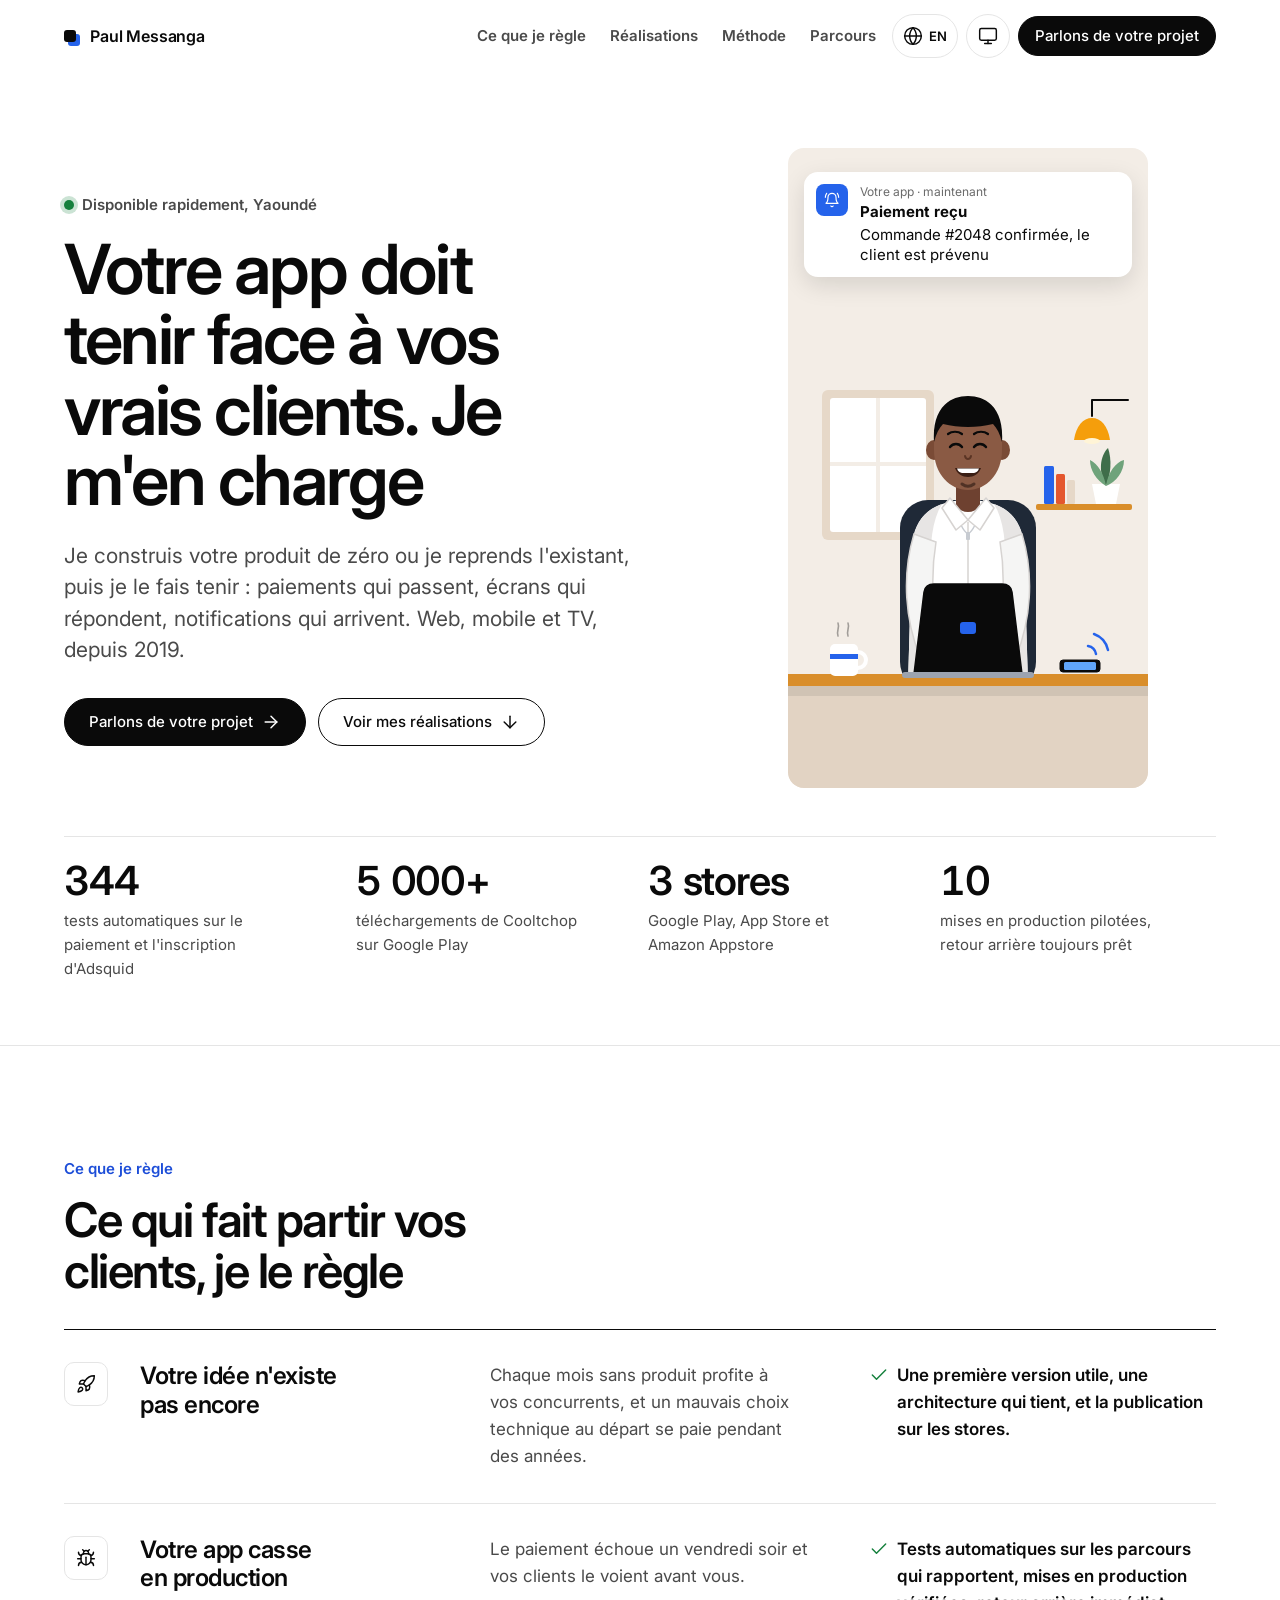
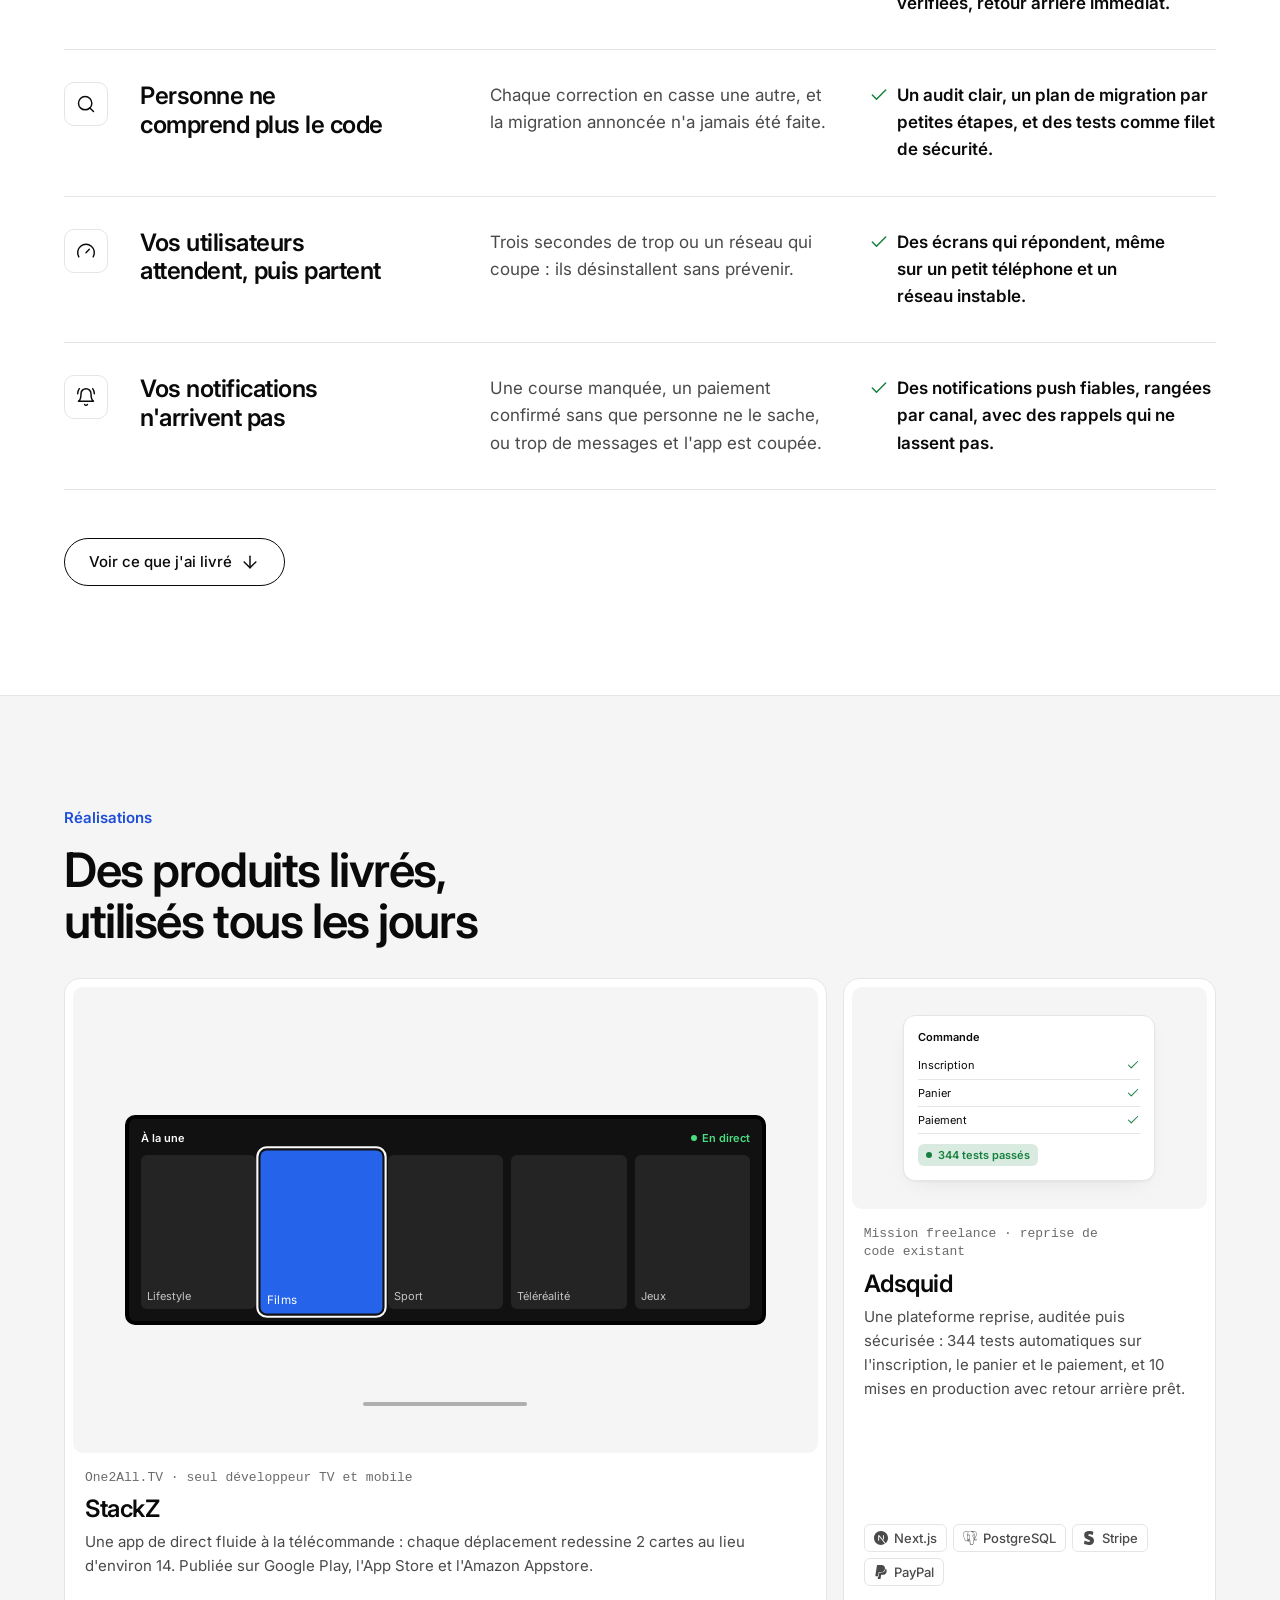
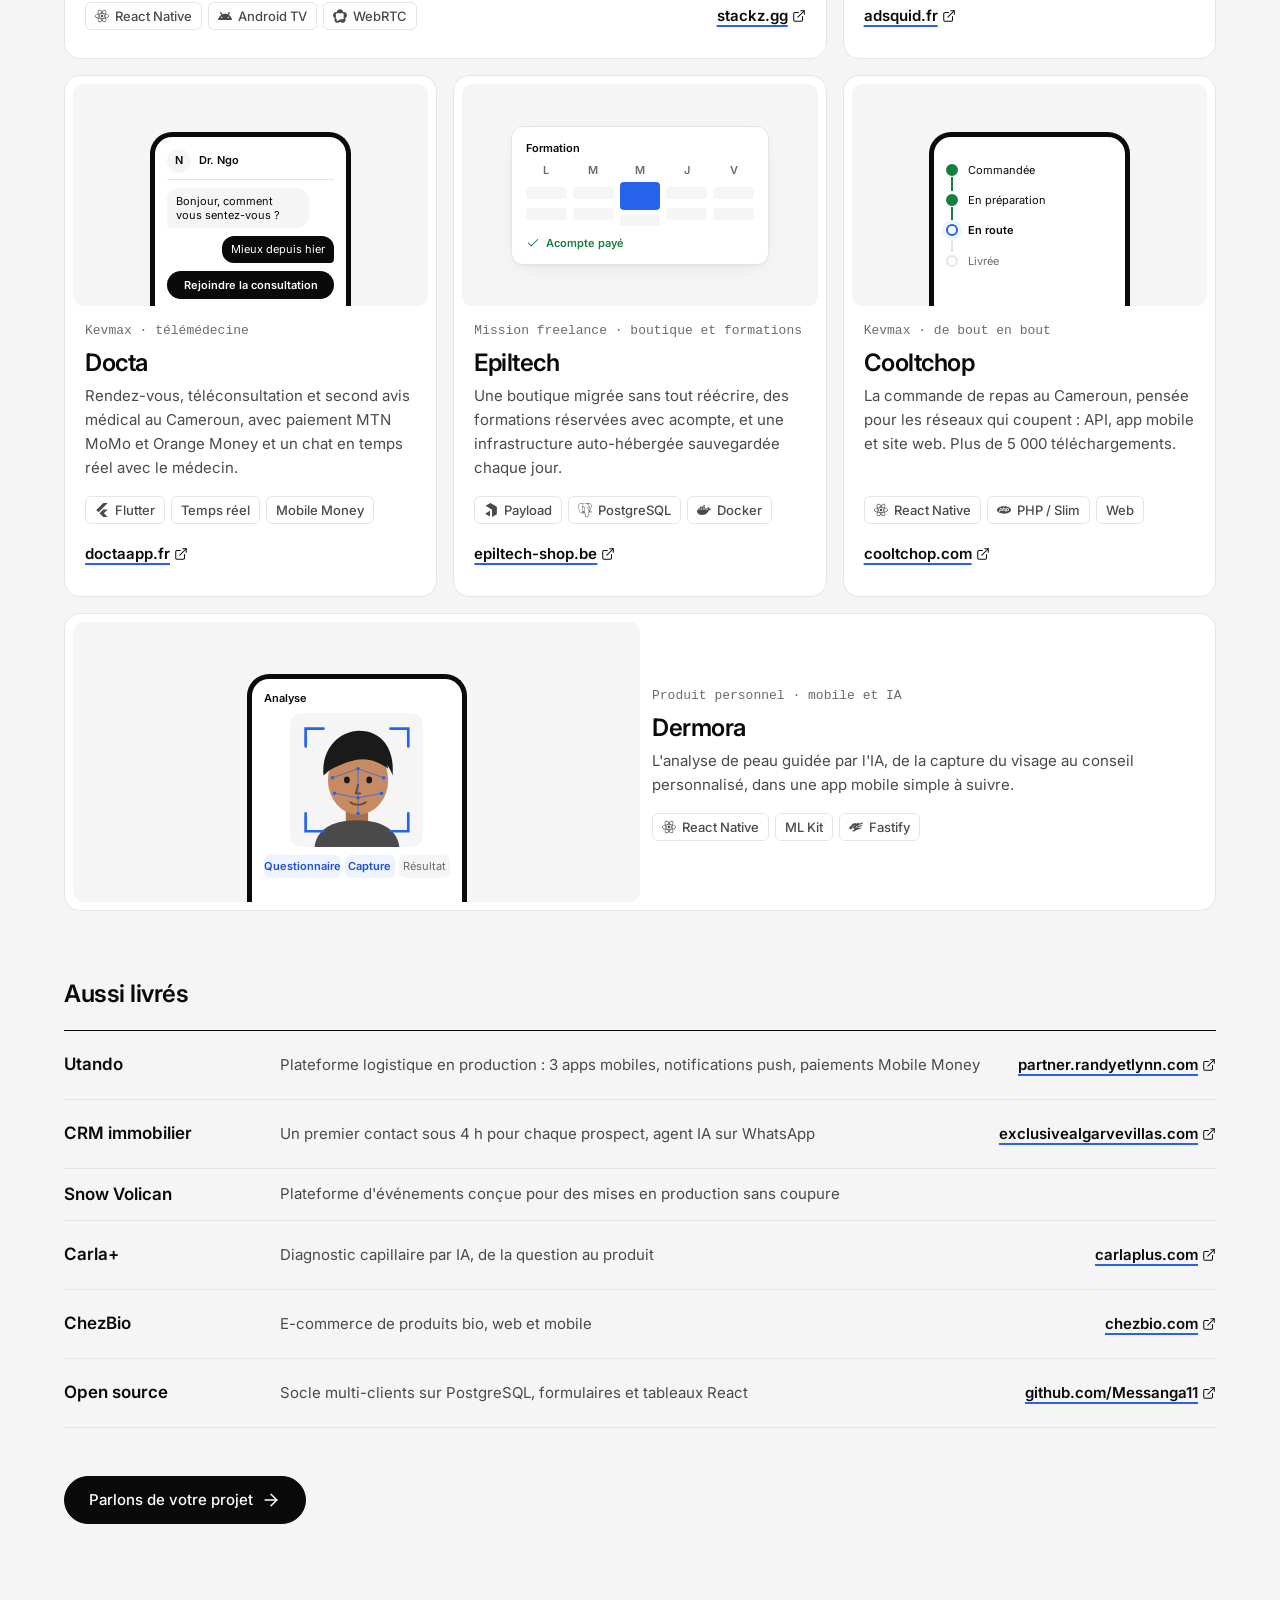
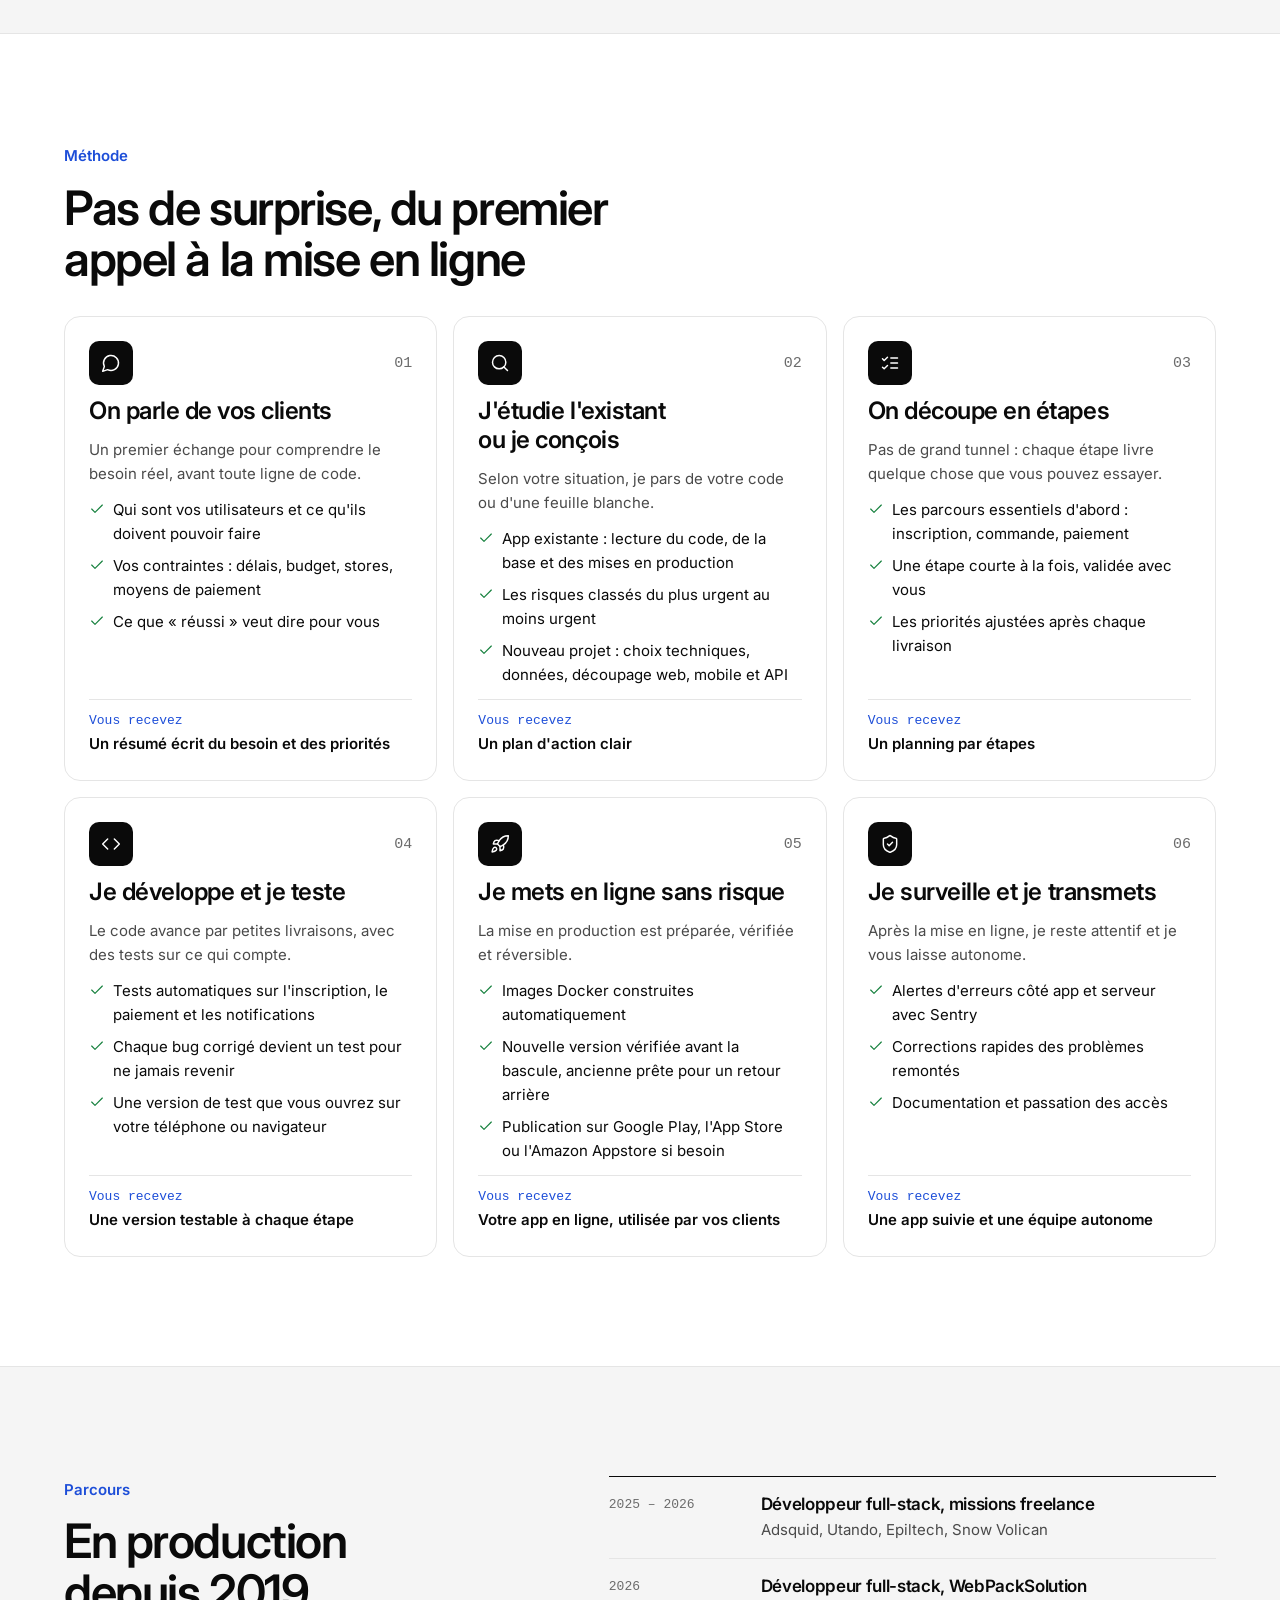
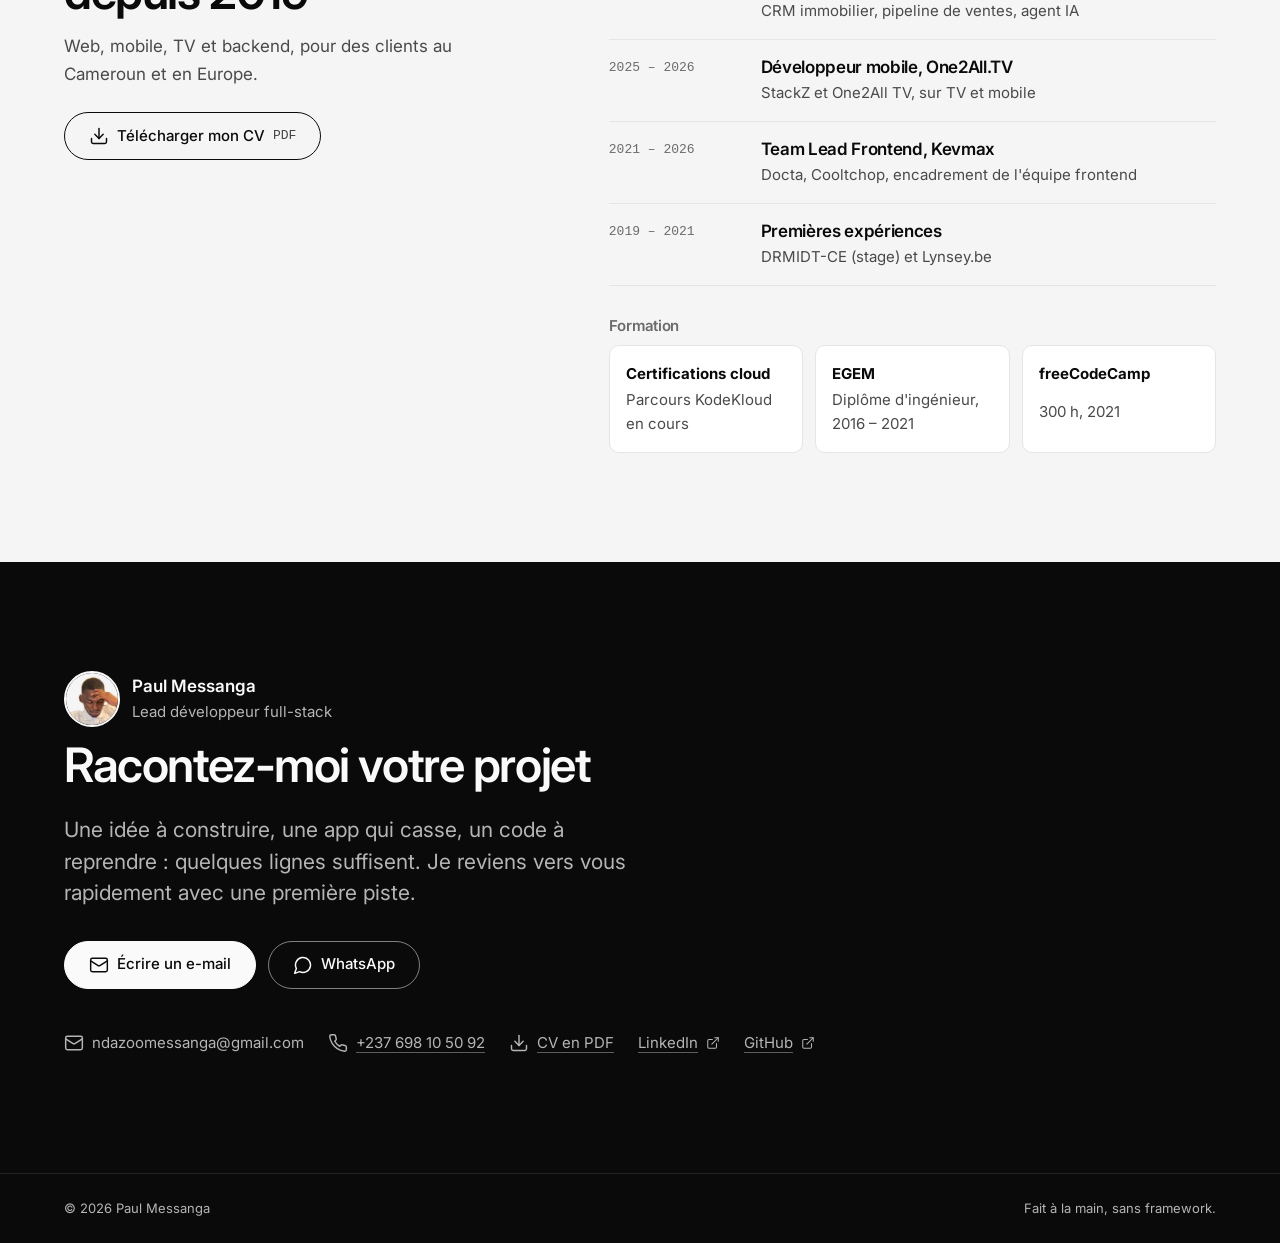
==== commit 74d60781: "feat: simple flat hero illustration, theme-aware Co-Authored-By: Claude Opus 5.5 <noreply@anthropic." ====
--- a/index.html
+++ b/index.html
@@ -97,82 +97,80 @@
             <span class="notif-text"><span class="notif-meta">Votre app · maintenant</span><strong>Paiement reçu</strong><span>Commande #2048 confirmée, le client est prévenu</span></span>
           </div>
           <svg xmlns="http://www.w3.org/2000/svg" viewBox="0 0 360 640" fill="none" aria-hidden="true" focusable="false">
-  <!-- wall: arched window, frames, lamp -->
-  <path d="M96 520V288a84 84 0 0 1 168 0v232z" style="fill:var(--art-window,#FFFFFF)"/>
-  <path d="M180 204v316M96 380h168" style="stroke:var(--art-window-bar,#F3EDE6)" stroke-width="4"/>
-  <rect x="24" y="268" width="50" height="40" rx="2" style="fill:var(--art-wall-2,#E6D8C8)"/>
-  <rect x="34" y="277" width="30" height="22" style="fill:var(--art-window,#FFFFFF)"/>
-  <rect x="34" y="324" width="32" height="26" rx="2" style="fill:var(--art-wall-2,#E6D8C8)"/>
-  <rect x="41" y="331" width="18" height="12" style="fill:var(--art-window,#FFFFFF)"/>
-  <path d="M300 150v84" style="stroke:var(--art-cord,#0A0A0A)" stroke-width="1.5"/>
-  <path d="M268 262c3-17 16-28 32-28s29 11 32 28z" style="fill:var(--art-lamp,#F59E0B)"/>
-  <path d="M290 262a10 6 0 0 0 20 0z" style="fill:var(--art-lamp-glow,#FFF4D6)"/>
-  <!-- floor -->
-  <path d="M0 602h360" style="stroke:var(--art-wall-2,#E6D8C8)" stroke-width="2"/>
-  <!-- plant (left) -->
-  <path d="M40 520c-26-46-20-118 8-150 12 46 8 110-8 150z" style="fill:var(--art-plant-1,#3F6E4A)"/>
-  <path d="M46 524c2-54 24-96 36-104 6 44-8 86-36 104z" style="fill:var(--art-plant-2,#6FA37B)"/>
-  <path d="M36 526c-24-22-40-60-36-86 20 12 34 44 36 86z" style="fill:var(--art-plant-2,#6FA37B)"/>
-  <path d="M40 470c4-30 6-60 8-100M46 524c10-40 22-74 36-104" stroke="#0A0A0A" stroke-width="1.2" stroke-linecap="round"/>
-  <path d="M18 520h50l-7 82H25z" style="fill:var(--art-pot,#FFFFFF)"/>
-  <!-- side table: books, phone ringing, mug -->
-  <path d="M276 498l-8 104M332 498l8 104" style="stroke:var(--art-wood,#D98E2B)" stroke-width="5" stroke-linecap="round"/>
-  <rect x="262" y="488" width="86" height="12" rx="4" style="fill:var(--art-furniture,#E2D3C3)"/>
-  <rect x="268" y="478" width="40" height="10" rx="2" fill="#E4572E"/>
-  <rect x="272" y="470" width="34" height="8" rx="2" fill="#2563EB"/>
-  <rect x="276" y="466" width="26" height="4" rx="1.5" style="fill:var(--art-device,#0A0A0A)"/>
-  <rect x="279" y="466.5" width="20" height="2" rx="1" fill="#60A5FA"/>
-  <path d="M296 456a10 10 0 0 1 8 6M302 446a20 20 0 0 1 12 12" style="stroke:var(--art-accent,#2563EB)" stroke-width="2.5" stroke-linecap="round"/>
-  <rect x="316" y="466" width="18" height="22" rx="4" fill="#FFFFFF" style="stroke:var(--art-wall-2,#E6D8C8)"/>
-  <path d="M334 471a6 6 0 0 1 0 12" stroke="#FFFFFF" stroke-width="3.5"/>
-  <path d="M322 460c-2-4 2-6 0-10M328 460c-2-4 2-6 0-10" style="stroke:var(--art-cord,#0A0A0A)" stroke-opacity=".35" stroke-width="1.5" stroke-linecap="round"/>
-  <!-- armchair -->
-  <path d="M110 548l-6 54M232 548l6 54" style="stroke:var(--art-wood,#D98E2B)" stroke-width="6" stroke-linecap="round"/>
-  <path d="M96 400c0-26 14-40 34-40h6c16 0 24 12 24 30v86H96z" style="fill:var(--art-furniture,#E2D3C3)"/>
-  <rect x="88" y="470" width="166" height="80" rx="22" style="fill:var(--art-furniture,#E2D3C3)"/>
-  <path d="M110 488c40-6 90-6 128 0" style="stroke:var(--art-furniture-2,#FFFFFF)" stroke-width="1.5" stroke-linecap="round"/>
-  <!-- back leg (planted) -->
-  <path d="M150 482l70 6" stroke="#1E293B" stroke-width="30" stroke-linecap="round"/>
-  <path d="M220 488l4 92" stroke="#1E293B" stroke-width="26" stroke-linecap="round"/>
-  <path d="M206 586c6-6 26-6 32 0l14 6c4 2 4 10-2 10h-44c-4 0-4-10 0-16z" fill="#FFFFFF"/>
-  <path d="M204 598h50" stroke="#E4572E" stroke-width="4" stroke-linecap="round"/>
-  <!-- torso: sweater -->
-  <path d="M128 360c6-14 18-20 32-20s24 8 28 22l10 112c-20 10-48 10-74 4z" fill="#2563EB"/>
-  <path d="M148 342c4 8 18 8 22 0" stroke="#1D4ED8" stroke-width="6" stroke-linecap="round"/>
-  <path d="M130 470c22 6 46 6 66 0" stroke="#0A0A0A" stroke-width="1.2" stroke-linecap="round"/>
-  <!-- crossed leg (front) -->
-  <path d="M150 474c40-4 74-14 100-26" stroke="#334155" stroke-width="30" stroke-linecap="round"/>
-  <path d="M252 446l18 74" stroke="#334155" stroke-width="24" stroke-linecap="round"/>
-  <path d="M190 470c18-4 34-10 46-16" stroke="#0A0A0A" stroke-width="1.2" stroke-linecap="round"/>
-  <rect x="262" y="520" width="18" height="12" fill="#F59E0B" transform="rotate(-14 271 526)"/>
-  <path d="M262 534c4-4 20-6 26-2l16 8c4 3 2 10-4 10h-36c-6 0-6-12-2-16z" fill="#FFFFFF" transform="rotate(-14 280 542)"/>
-  <!-- back arm (to the keyboard) -->
-  <path d="M182 368l14 50 30 20" stroke="#1D4ED8" stroke-width="18" stroke-linecap="round" stroke-linejoin="round"/>
-  <!-- neck + head -->
-  <defs><clipPath id="ha-skull"><ellipse cx="162" cy="302.5" rx="23" ry="26"/></clipPath></defs>
-  <path d="M152 320h16v22c-4 4-12 4-16 0z" fill="#6E4130"/>
-  <ellipse cx="162" cy="304" rx="21" ry="24" fill="#8A5A44"/>
-  <path d="M136 270h56v20c-10-5-22-6-32-3-8 3-14 9-16 17l-8 2z" fill="#0A0A0A" clip-path="url(#ha-skull)"/>
-  <path d="M139.7 296A23 26 0 0 1 181.7 289" style="stroke:var(--art-rim,transparent)" stroke-width="1.5" fill="none"/>
-  <ellipse cx="146" cy="308" rx="5" ry="6" fill="#6E4130"/>
-  <path d="M169 304c3-2 8-2 11 0" stroke="#0A0A0A" stroke-width="1.8" stroke-linecap="round"/>
-  <ellipse cx="176" cy="307" rx="2.2" ry="2.6" fill="#0A0A0A"/>
-  <path d="M167 297c4-4 10-4 14-1" stroke="#0A0A0A" stroke-width="2" stroke-linecap="round"/>
-  <g transform="translate(-4 1)"><path d="M168 315c5 1 12 1 16-2-1 8-6 12-11 11-3-1-5-4-5-9z" fill="#3B1E14"/>
-  <path d="M169 315.5c5 1 11 1 14-1.5l-.5 3c-4 1.5-9 1.5-13 .5z" fill="#FFFFFF"/>
-  <ellipse cx="176" cy="312" rx="5" ry="2.5" fill="#B06A50" opacity=".45"/></g>
-  <path d="M182 308l4 6-3 1" stroke="#6E4130" stroke-width="1.6" stroke-linecap="round" stroke-linejoin="round"/>
-  <!-- laptop on his lap -->
-  <polygon points="212,446 246,436 262,384 226,392" style="fill:var(--art-device,#0A0A0A);stroke:var(--art-device-edge,#0A0A0A)" stroke-width="1.5" stroke-linejoin="round"/>
-  <polygon points="216,442 242,434 256,389 229,396" fill="#111827"/>
-  <path d="M230.2 401.9L243.7 398.4" stroke="#60A5FA" stroke-width="2.2" stroke-linecap="round"/><path d="M232.6 406.0L242.2 403.5" stroke="#F59E0B" stroke-width="2.2" stroke-linecap="round"/><path d="M231.2 411.1L248.5 406.6" stroke="#A3A3A3" stroke-width="2.2" stroke-linecap="round"/><path d="M233.6 415.1L241.3 413.1" stroke="#4ADE80" stroke-width="2.2" stroke-linecap="round"/><path d="M232.2 420.2L246.6 416.4" stroke="#A3A3A3" stroke-width="2.2" stroke-linecap="round"/><path d="M226.9 426.2L238.5 423.2" stroke="#60A5FA" stroke-width="2.2" stroke-linecap="round"/><path d="M221.6 432.3L230.3 430.1" stroke="#A3A3A3" stroke-width="2.2" stroke-linecap="round"/>
-  <path d="M176 454l70-18 4 4-70 19z" fill="#9CA3AF"/>
-  <path d="M184 452l54-14" stroke="#6B7280" stroke-width="1.2" stroke-dasharray="3 2"/>
-  <ellipse cx="229" cy="440" rx="7" ry="5" fill="#8A5A44" transform="rotate(-15 229 440)"/>
-  <!-- front arm (typing) -->
-  <path d="M150 372l18 56 38 18" stroke="#2563EB" stroke-width="20" stroke-linecap="round" stroke-linejoin="round"/>
-  <path d="M199 449l8-1" stroke="#FFFFFF" stroke-width="5" stroke-linecap="round"/>
-  <ellipse cx="212" cy="447" rx="8" ry="5.5" fill="#8A5A44" transform="rotate(-15 212 447)"/>
+<style>
+.ha-win{fill:var(--art-window,#FFFFFF)}.ha-bar{fill:var(--art-window-bar,#F3EDE6)}.ha-wall{fill:var(--art-wall-2,#E6D8C8)}
+.ha-desk{fill:var(--art-furniture,#E2D3C3)}.ha-wood{fill:var(--art-wood,#D98E2B)}.ha-lamp{fill:var(--art-lamp,#F59E0B)}
+.ha-glow{fill:var(--art-lamp-glow,#FFF4D6)}.ha-cord{stroke:var(--art-cord,#0A0A0A)}.ha-p1{fill:var(--art-plant-1,#3F6E4A)}
+.ha-p2{fill:var(--art-plant-2,#6FA37B)}.ha-pot{fill:var(--art-pot,#FFFFFF)}.ha-dev{fill:var(--art-device,#0A0A0A);stroke:var(--art-device-edge,#0A0A0A)}
+.ha-acc{fill:var(--art-accent,#2563EB)}.ha-accs{stroke:var(--art-accent,#2563EB)}.ha-sh{fill:var(--art-shadow,rgba(10,10,10,.08))}
+.ha-rim{stroke:var(--art-rim,rgba(255,255,255,0))}
+</style>
+<g transform="translate(0 56)">
+<!-- window -->
+<rect class="ha-wall" x="34" y="186" width="112" height="150" rx="6"/>
+<rect class="ha-win" x="42" y="194" width="96" height="134" rx="3"/>
+<rect class="ha-bar" x="88" y="194" width="4" height="134"/>
+<rect class="ha-bar" x="42" y="258" width="96" height="4"/>
+<!-- shelf, books, plant -->
+<rect class="ha-wood" x="248" y="300" width="96" height="6" rx="2"/>
+<rect class="ha-acc" x="256" y="262" width="10" height="38" rx="1.5"/>
+<rect x="268" y="270" width="9" height="30" rx="1.5" fill="#E4572E"/>
+<rect class="ha-wall" x="279" y="276" width="8" height="24" rx="1.5"/>
+<path class="ha-pot" d="M304 280h28l-4 20h-20z"/>
+<path class="ha-p1" d="M318 282c-8-14-6-30 2-38 4 12 3 26-2 38z"/>
+<path class="ha-p2" d="M318 282c2-14 10-24 18-26 0 12-8 22-18 26zM318 282c-10-6-16-16-16-26 8 4 14 14 16 26z"/>
+<!-- wall lamp -->
+<path class="ha-cord" d="M340 196h-36v16" stroke-width="2" stroke-linecap="round" stroke-linejoin="round"/>
+<path class="ha-lamp" d="M286 236c2-14 9-22 18-22s16 8 18 22z"/>
+<ellipse class="ha-glow" cx="304" cy="237" rx="8" ry="3"/>
+<!-- chair back -->
+<rect x="112" y="296" width="136" height="190" rx="28" fill="#1F2937"/>
+<rect class="ha-rim" x="112.5" y="296.5" width="135" height="189" rx="27.5" stroke-width="1.5"/>
+<!-- torso (white shirt) -->
+<path d="M120 480l4-138c2-30 22-46 56-46s54 16 56 46l4 138z" fill="#FFFFFF"/>
+<path d="M120 480l4-138c2-22 12-36 30-42-10 16-12 40-12 70l-2 110z" fill="#E7E5E4"/>
+<path d="M240 480l-4-138c-2-22-12-36-30-42 10 16 12 40 12 70l2 110z" fill="#E7E5E4"/>
+<path d="M180 318v160" stroke="#D6D3D1" stroke-width="1.5"/>
+<!-- neck, chain, collar -->
+<path d="M168 272h24v30c-6 8-18 8-24 0z" fill="#6E4130"/>
+<path d="M166 300c4 18 10 28 14 30 4-2 10-12 14-30" stroke="#C7CBD1" stroke-width="1.5"/>
+<rect x="178" y="328" width="4" height="8" rx="1" fill="#C7CBD1"/>
+<path d="M162 294l18 22-12 10-14-22z" fill="#FFFFFF" stroke="#D6D3D1" stroke-width="1.5" stroke-linejoin="round"/>
+<path d="M198 294l-18 22 12 10 14-22z" fill="#FFFFFF" stroke="#D6D3D1" stroke-width="1.5" stroke-linejoin="round"/>
+<!-- arms -->
+<path d="M126 330c-12 40-10 86 8 128h24c-14-40-16-84-10-120z" fill="#F5F5F4" stroke="#D6D3D1" stroke-width="1.5"/>
+<path d="M234 330c12 40 10 86-8 128h-24c14-40 16-84 10-120z" fill="#F5F5F4" stroke="#D6D3D1" stroke-width="1.5"/>
+<!-- head -->
+<ellipse cx="146" cy="246" rx="8" ry="10" fill="#7A4B36"/>
+<ellipse cx="214" cy="246" rx="8" ry="10" fill="#7A4B36"/>
+<path d="M146 236c0-28 14-42 34-42s34 14 34 42v10c0 24-16 40-34 40s-34-16-34-40z" fill="#8A5A44"/>
+<path d="M146 238c-2-30 12-46 34-46s36 16 34 46c-2-8-5-14-9-18-16 4-34 4-50 0-4 4-7 10-9 18z" fill="#0A0A0A"/>
+<path class="ha-rim" d="M147 232c2-26 15-39 33-39s31 13 33 39" stroke-width="1.5"/>
+<!-- face -->
+<path d="M160 230c4-3 10-3 14 0M186 230c4-3 10-3 14 0" stroke="#0A0A0A" stroke-width="2.2" stroke-linecap="round"/>
+<path d="M162 243c3-4 9-4 12 0M186 243c3-4 9-4 12 0" stroke="#0A0A0A" stroke-width="2.4" stroke-linecap="round"/>
+<path d="M177 252c1 4 5 4 6 0" stroke="#5A3424" stroke-width="2" stroke-linecap="round"/>
+<path d="M167 264c4 12 22 12 26 0z" fill="#3B1E14"/>
+<path d="M169 264.5h22c-1 3-3 4-5 4.5h-12c-2-.5-4-1.5-5-4.5z" fill="#FFFFFF"/>
+<path d="M174 280c4 3 8 3 12 0" stroke="#2A1810" stroke-width="3" stroke-linecap="round" opacity=".6"/>
+<!-- desk -->
+<rect class="ha-wood" x="0" y="470" width="360" height="12"/>
+<rect class="ha-desk" x="0" y="482" width="360" height="158"/>
+<rect class="ha-sh" x="0" y="482" width="360" height="10"/>
+<!-- laptop (back of the lid faces us) -->
+<path class="ha-dev" d="M126 470l10-82c1-6 4-8 10-8h68c6 0 9 2 10 8l10 82z" stroke-width="1.5"/>
+<rect class="ha-acc" x="172" y="418" width="16" height="12" rx="3"/>
+<rect x="114" y="468" width="132" height="6" rx="3" fill="#9CA3AF"/>
+<!-- mug -->
+<rect x="42" y="440" width="28" height="32" rx="5" fill="#FFFFFF"/>
+<rect class="ha-acc" x="42" y="450" width="28" height="5"/>
+<path d="M70 448a8 8 0 0 1 0 16" stroke="#FFFFFF" stroke-width="4"/>
+<path class="ha-cord" d="M50 432c-2-5 2-8 0-13M60 432c-2-5 2-8 0-13" stroke-width="1.6" stroke-linecap="round" opacity=".35"/>
+<!-- phone lighting up -->
+<rect class="ha-dev" x="272" y="456" width="40" height="12" rx="3" stroke-width="1"/>
+<rect x="276" y="458" width="32" height="8" rx="1.5" fill="#60A5FA"/>
+<path class="ha-accs" d="M300 442a10 10 0 0 1 8 8M306 430a22 22 0 0 1 14 16" stroke-width="2.5" stroke-linecap="round"/>
+</g>
 </svg>
         </figure>
       </div>
--- a/assets/css/styles.css
+++ b/assets/css/styles.css
@@ -63,6 +63,7 @@
   --art-plant-1: #3F6E4A; --art-plant-2: #6FA37B; --art-pot: #FFFFFF;
   --art-line: #0A0A0A; --art-device: #0A0A0A; --art-device-edge: #0A0A0A; --art-screen: #FFFFFF;
   --art-accent: #2563EB; --art-shadow: rgba(10,10,10,.08); --art-rim: rgba(255,255,255,0);
+  --art-char-shade: rgba(16,20,36,0); --art-lamp-spill: rgba(245,158,11,0);
   --notif-bg: #FFFFFF; --notif-ink: #0A0A0A; --notif-meta: #6B6B6B; --notif-shadow: 0 8px 24px rgb(10 10 10 / .12);
   color-scheme: light;
 }
@@ -81,6 +82,7 @@
   --art-plant-1: #3B6B47; --art-plant-2: #4F8A5E; --art-pot: #D4D4D4;
   --art-line: #0A0A0A; --art-device: #0A0A0A; --art-device-edge: #52525B; --art-screen: #F5F5F5;
   --art-accent: #3B82F6; --art-shadow: rgba(0,0,0,.35); --art-rim: rgba(255,255,255,.14);
+  --art-char-shade: rgba(16,20,36,.22); --art-lamp-spill: rgba(245,158,11,.16);
   --notif-bg: #1F1F1F; --notif-ink: #FAFAFA; --notif-meta: #A3A3A3; --notif-shadow: 0 8px 24px rgb(0 0 0 / .5);
   color-scheme: dark;
 }
@@ -98,6 +100,7 @@
   --art-plant-1: #3B6B47; --art-plant-2: #4F8A5E; --art-pot: #D4D4D4;
   --art-line: #0A0A0A; --art-device: #0A0A0A; --art-device-edge: #52525B; --art-screen: #F5F5F5;
   --art-accent: #3B82F6; --art-shadow: rgba(0,0,0,.35); --art-rim: rgba(255,255,255,.14);
+  --art-char-shade: rgba(16,20,36,.22); --art-lamp-spill: rgba(245,158,11,.16);
   --notif-bg: #1F1F1F; --notif-ink: #FAFAFA; --notif-meta: #A3A3A3; --notif-shadow: 0 8px 24px rgb(0 0 0 / .5);
   color-scheme: dark;
   }
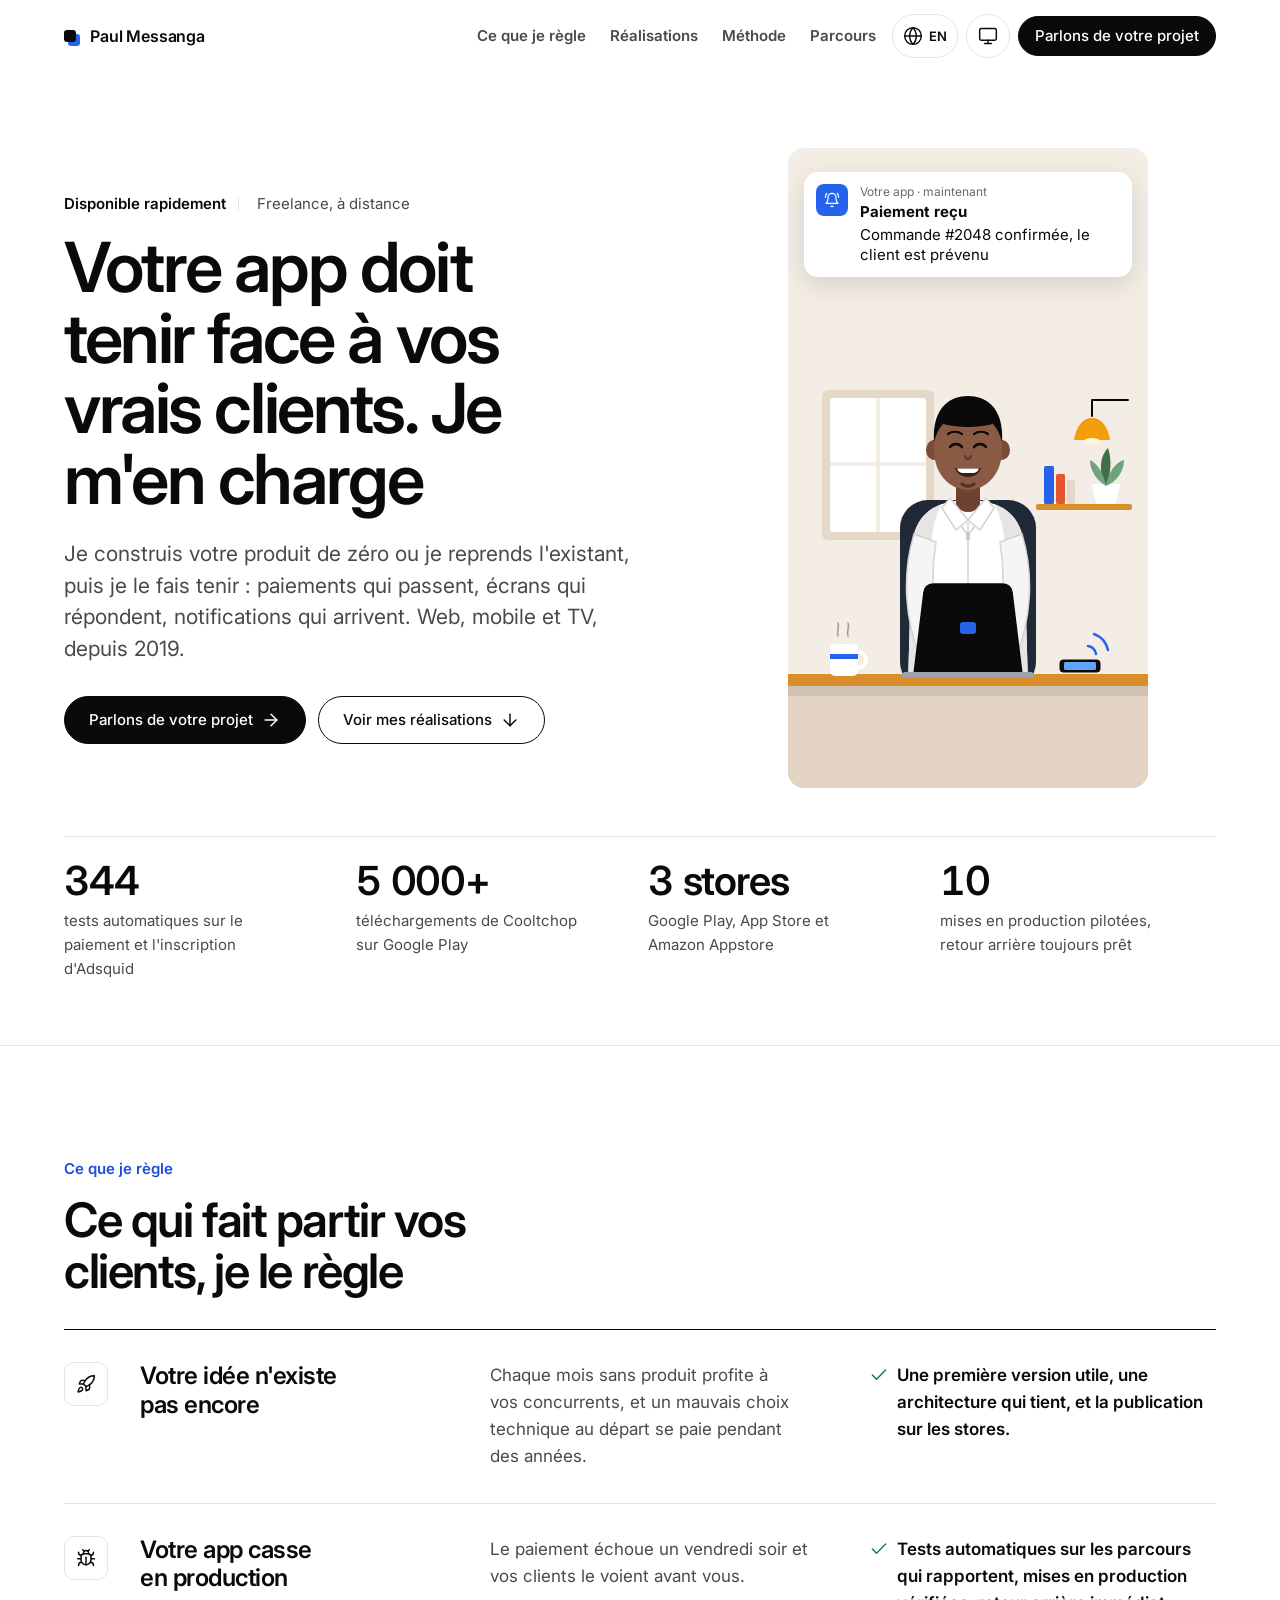
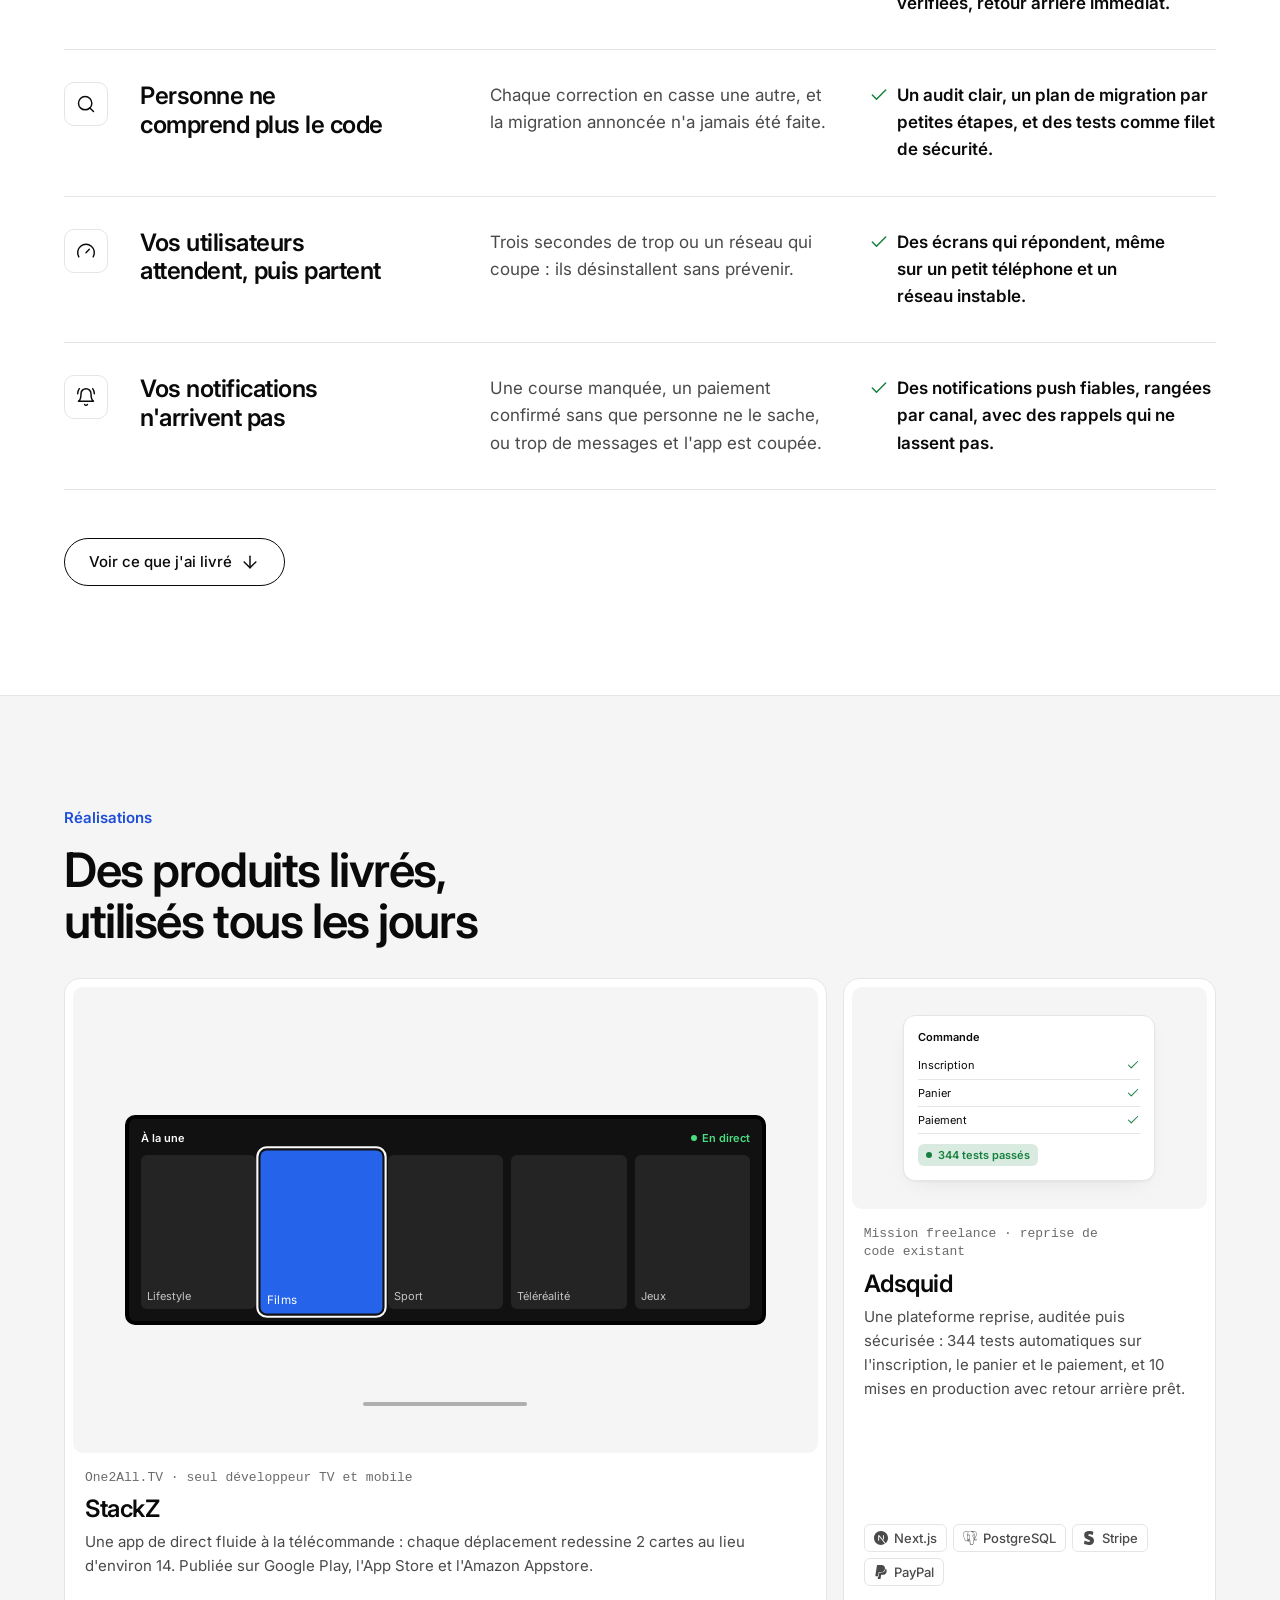
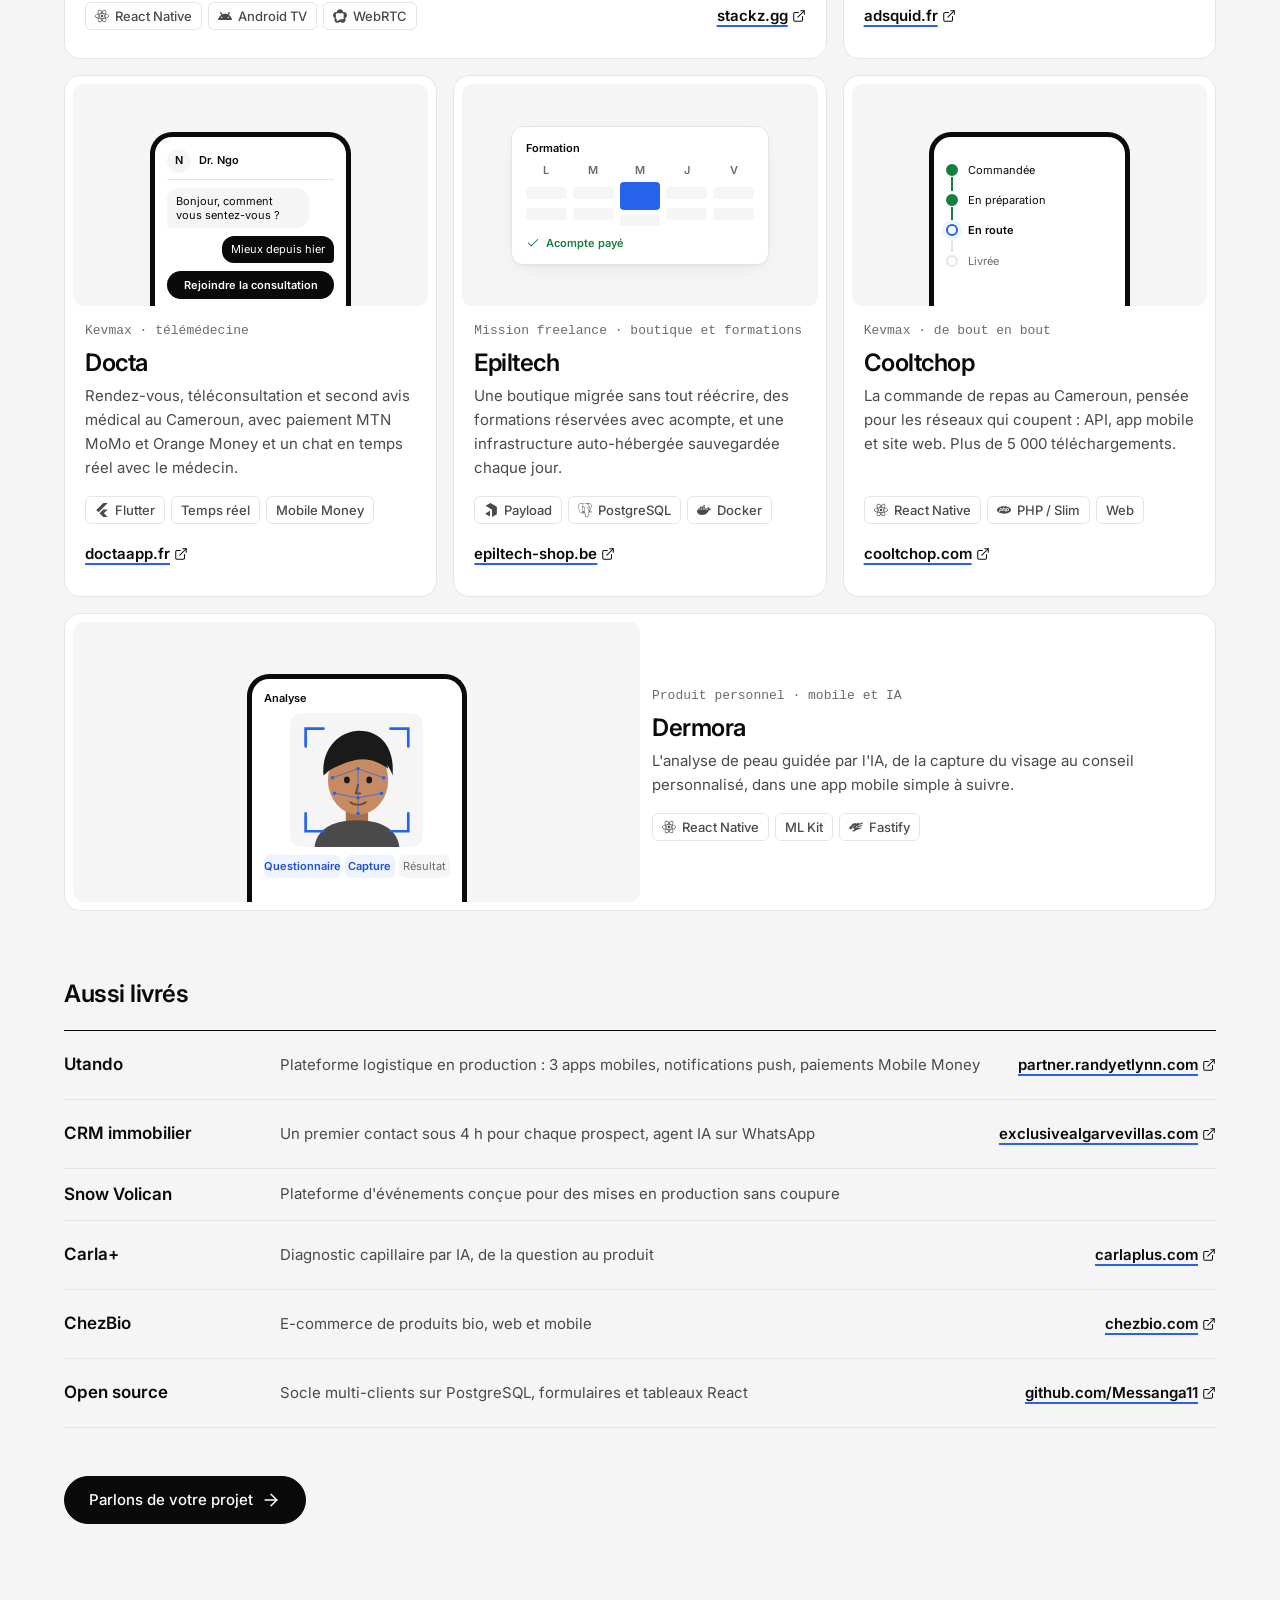
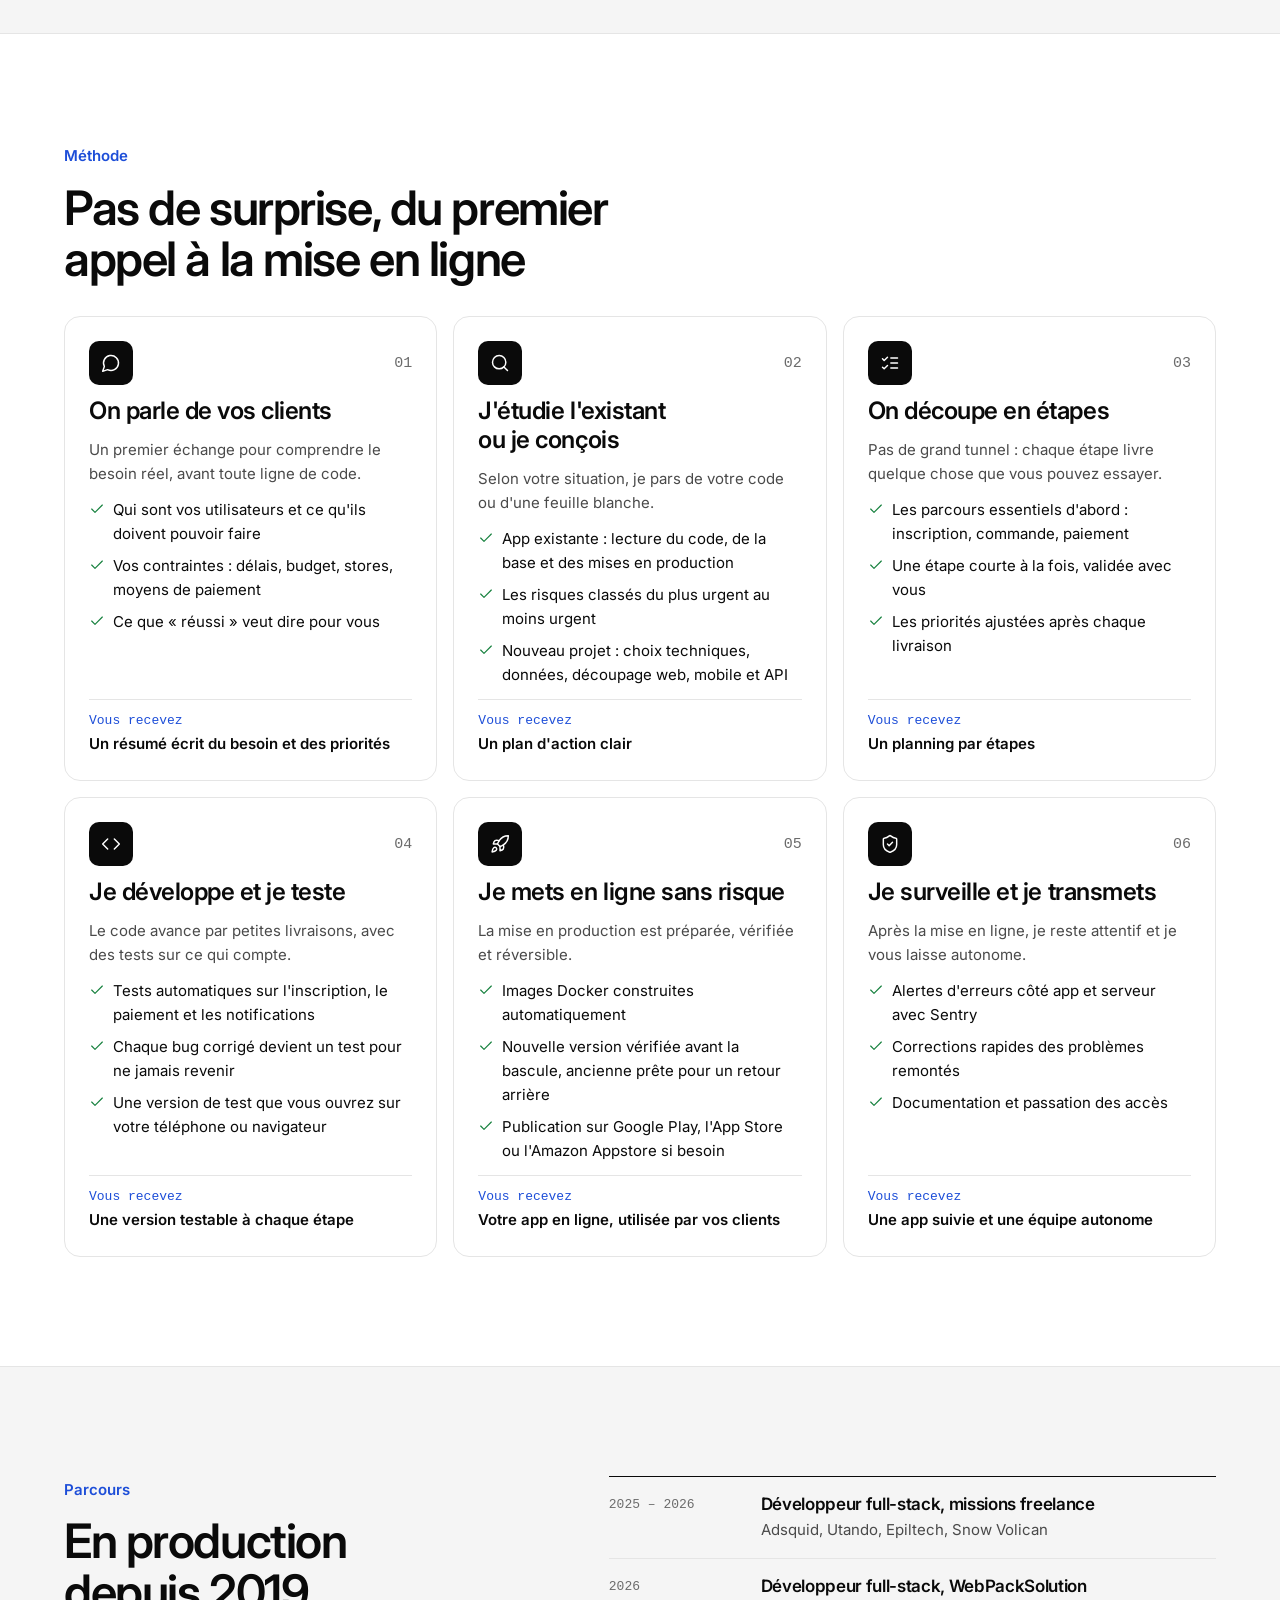
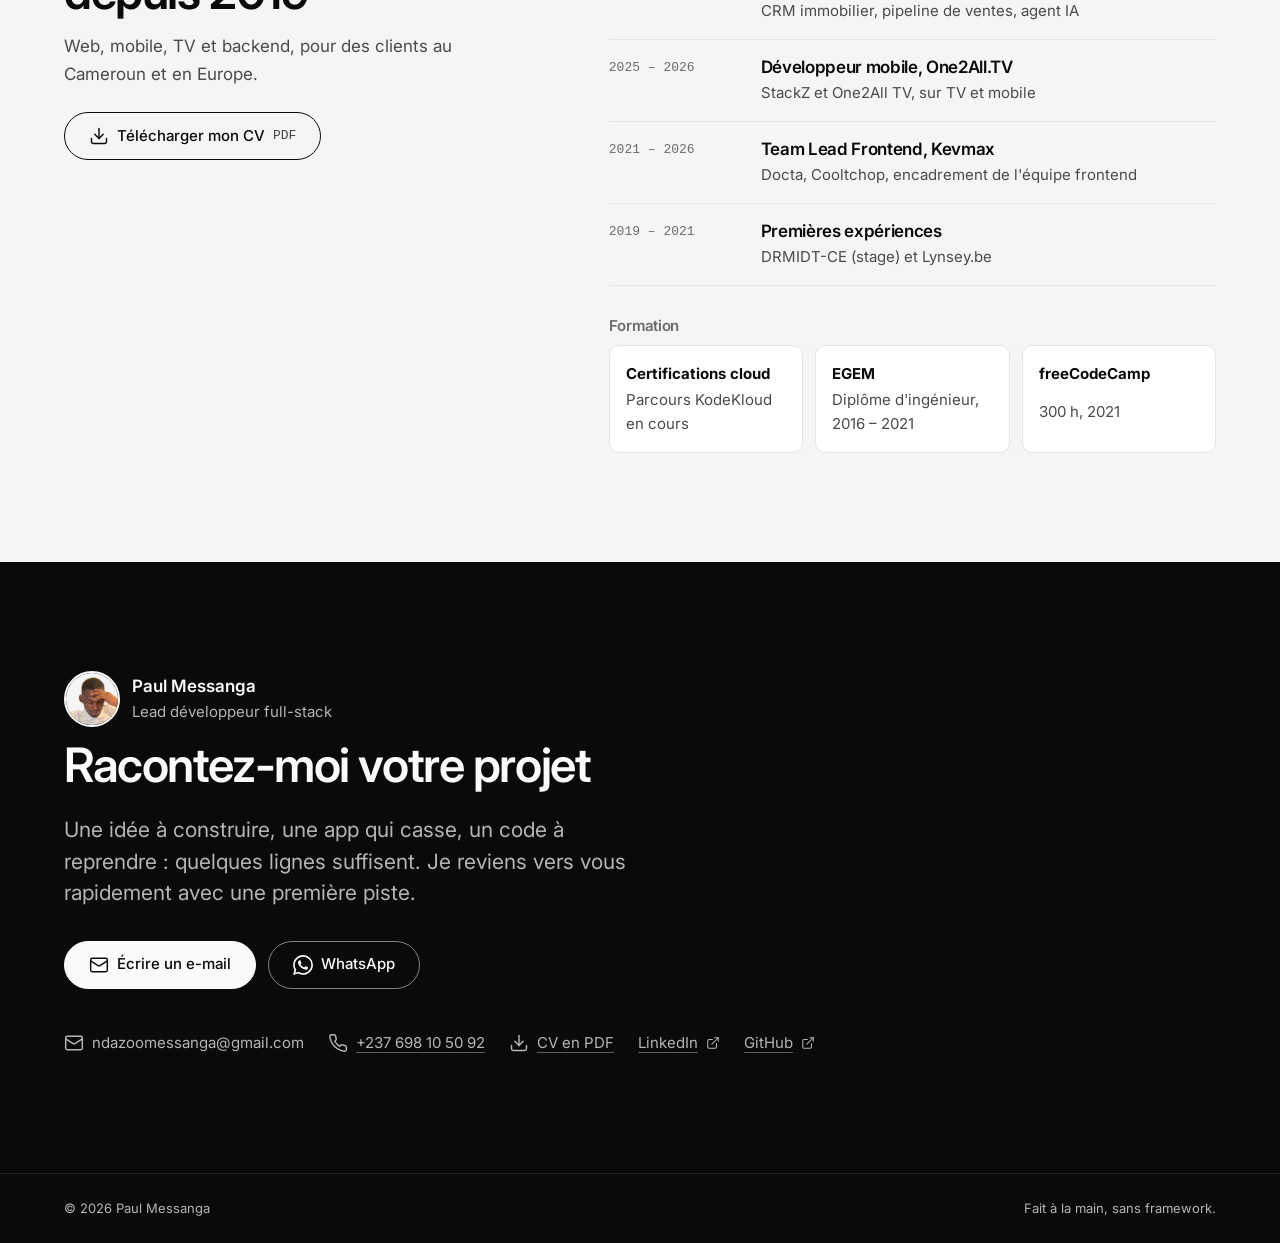
==== commit e531c03c: "fix: language switch keeps the section in view; WhatsApp logo; no location info - language link uses" ====
--- a/index.html
+++ b/index.html
@@ -4,11 +4,11 @@
 <head>
   <meta charset="utf-8">
   <meta name="viewport" content="width=device-width, initial-scale=1, viewport-fit=cover">
-  <title>Paul Messanga — Lead développeur full-stack à Yaoundé (web, mobile, TV)</title>
-  <meta name="description" content="Lead développeur full-stack à Yaoundé. Je construis votre app de zéro ou je reprends l&#39;existant, et je la fais tenir face à vos vrais clients : web, mobile, TV, paiements, notifications push.">
+  <title>Paul Messanga — Lead développeur full-stack (web, mobile, TV)</title>
+  <meta name="description" content="Lead développeur full-stack. Je construis votre app de zéro ou je reprends l&#39;existant, et je la fais tenir face à vos vrais clients : web, mobile, TV, paiements, notifications push.">
   <meta name="author" content="Paul Messanga">
   <meta name="robots" content="index, follow, max-image-preview:large">
-  <link rel="canonical" href="https://paul-messanga.ndazoomessanga.workers.dev[object Object]">
+  <link rel="canonical" href="https://paul-messanga.ndazoomessanga.workers.dev/">
   <link rel="alternate" hreflang="fr" href="https://paul-messanga.ndazoomessanga.workers.dev/">
   <link rel="alternate" hreflang="en" href="https://paul-messanga.ndazoomessanga.workers.dev/en/">
   <link rel="alternate" hreflang="x-default" href="https://paul-messanga.ndazoomessanga.workers.dev/">
@@ -20,15 +20,15 @@
   <meta property="og:locale:alternate" content="en_US">
   <meta property="og:site_name" content="Paul Messanga">
   <meta property="og:title" content="Paul Messanga — Votre app doit tenir face à vos clients">
-  <meta property="og:description" content="De zéro ou à reprendre : web, mobile et TV, paiements, temps réel et notifications push. Basé à Yaoundé.">
-  <meta property="og:url" content="https://paul-messanga.ndazoomessanga.workers.dev[object Object]">
+  <meta property="og:description" content="De zéro ou à reprendre : web, mobile et TV, paiements, temps réel et notifications push.">
+  <meta property="og:url" content="https://paul-messanga.ndazoomessanga.workers.dev/">
   <meta property="og:image" content="https://paul-messanga.ndazoomessanga.workers.dev/assets/img/og-fr.png">
   <meta property="og:image:width" content="1200">
   <meta property="og:image:height" content="630">
-  <meta property="og:image:alt" content="Paul Messanga, lead développeur full-stack à Yaoundé">
+  <meta property="og:image:alt" content="Paul Messanga, lead développeur full-stack">
   <meta name="twitter:card" content="summary_large_image">
   <meta name="twitter:title" content="Paul Messanga — Votre app doit tenir face à vos clients">
-  <meta name="twitter:description" content="De zéro ou à reprendre : web, mobile et TV, paiements, temps réel et notifications push. Basé à Yaoundé.">
+  <meta name="twitter:description" content="De zéro ou à reprendre : web, mobile et TV, paiements, temps réel et notifications push.">
   <meta name="twitter:image" content="https://paul-messanga.ndazoomessanga.workers.dev/assets/img/og-fr.png">
   <link rel="icon" href="/favicon.svg" type="image/svg+xml">
   <link rel="manifest" href="/site.webmanifest">
@@ -48,11 +48,11 @@
   <link rel="stylesheet" href="/assets/css/styles.css">
   <link rel="modulepreload" href="/assets/js/main.js">
   <script type="module" src="/assets/js/main.js"></script>
-  <script type="application/ld+json">{"@context":"https://schema.org","@graph":[{"@type":"Person","@id":"https://paul-messanga.ndazoomessanga.workers.dev/#paul","name":"Paul Messanga","jobTitle":"Lead développeur full-stack","url":"https://paul-messanga.ndazoomessanga.workers.dev[object Object]","image":"https://paul-messanga.ndazoomessanga.workers.dev/assets/img/paul.webp","email":"mailto:ndazoomessanga@gmail.com","telephone":"+237698105092","address":{"@type":"PostalAddress","addressLocality":"Yaoundé","addressCountry":"CM"},"alumniOf":{"@type":"CollegeOrUniversity","name":"EGEM"},"knowsLanguage":["fr","en"],"knowsAbout":["Node.js","TypeScript","PostgreSQL","Docker","GitHub Actions","React","Next.js","React Native","Flutter","Push notifications","End-to-end testing"],"sameAs":["https://github.com/Messanga11","https://www.linkedin.com/in/paul-messanga-954a711b3"]},{"@type":"ProfilePage","@id":"https://paul-messanga.ndazoomessanga.workers.dev[object Object]#page","url":"https://paul-messanga.ndazoomessanga.workers.dev[object Object]","name":"Paul Messanga — Votre app doit tenir face à vos clients","inLanguage":"fr","mainEntity":{"@id":"https://paul-messanga.ndazoomessanga.workers.dev/#paul"}}]}</script>
+  <script type="application/ld+json">{"@context":"https://schema.org","@graph":[{"@type":"Person","@id":"https://paul-messanga.ndazoomessanga.workers.dev/#paul","name":"Paul Messanga","jobTitle":"Lead développeur full-stack","url":"https://paul-messanga.ndazoomessanga.workers.dev/","image":"https://paul-messanga.ndazoomessanga.workers.dev/assets/img/paul.webp","email":"mailto:ndazoomessanga@gmail.com","telephone":"+237698105092","alumniOf":{"@type":"CollegeOrUniversity","name":"EGEM"},"knowsLanguage":["fr","en"],"knowsAbout":["Node.js","TypeScript","PostgreSQL","Docker","GitHub Actions","React","Next.js","React Native","Flutter","Push notifications","End-to-end testing"],"sameAs":["https://github.com/Messanga11","https://www.linkedin.com/in/paul-messanga-954a711b3"]},{"@type":"ProfilePage","@id":"https://paul-messanga.ndazoomessanga.workers.dev/#page","url":"https://paul-messanga.ndazoomessanga.workers.dev/","name":"Paul Messanga — Votre app doit tenir face à vos clients","inLanguage":"fr","mainEntity":{"@id":"https://paul-messanga.ndazoomessanga.workers.dev/#paul"}}]}</script>
 </head>
 <body data-menu-open="Ouvrir le menu" data-menu-close="Fermer le menu" data-theme-light="Thème : clair. Passer au sombre" data-theme-dark="Thème : sombre. Suivre le système" data-theme-system="Thème : système. Passer au clair">
   <svg class="sprite" aria-hidden="true" focusable="false"><defs><symbol id="i-arrow-right" viewBox="0 0 24 24"><path d="M5 12h14"/><path d="m12 5 7 7-7 7"/></symbol><symbol id="i-arrow-down" viewBox="0 0 24 24"><path d="M12 5v14"/><path d="m19 12-7 7-7-7"/></symbol><symbol id="i-mail" viewBox="0 0 24 24"><rect width="20" height="16" x="2" y="4" rx="2"/><path d="m22 7-8.97 5.7a1.94 1.94 0 0 1-2.06 0L2 7"/></symbol><symbol id="i-message" viewBox="0 0 24 24"><path d="M7.9 20A9 9 0 1 0 4 16.1L2 22Z"/></symbol><symbol id="i-phone" viewBox="0 0 24 24"><path d="M22 16.92v3a2 2 0 0 1-2.18 2 19.79 19.79 0 0 1-8.63-3.07 19.5 19.5 0 0 1-6-6 19.79 19.79 0 0 1-3.07-8.67A2 2 0 0 1 4.11 2h3a2 2 0 0 1 2 1.72 12.84 12.84 0 0 0 .7 2.81 2 2 0 0 1-.45 2.11L8.09 9.91a16 16 0 0 0 6 6l1.27-1.27a2 2 0 0 1 2.11-.45 12.84 12.84 0 0 0 2.81.7A2 2 0 0 1 22 16.92z"/></symbol><symbol id="i-download" viewBox="0 0 24 24"><path d="M21 15v4a2 2 0 0 1-2 2H5a2 2 0 0 1-2-2v-4"/><path d="m7 10 5 5 5-5"/><path d="M12 15V3"/></symbol><symbol id="i-sun" viewBox="0 0 24 24"><circle cx="12" cy="12" r="4"/><path d="M12 2v2"/><path d="M12 20v2"/><path d="m4.93 4.93 1.41 1.41"/><path d="m17.66 17.66 1.41 1.41"/><path d="M2 12h2"/><path d="M20 12h2"/><path d="m6.34 17.66-1.41 1.41"/><path d="m19.07 4.93-1.41 1.41"/></symbol><symbol id="i-moon" viewBox="0 0 24 24"><path d="M12 3a6 6 0 0 0 9 9 9 9 0 1 1-9-9Z"/></symbol><symbol id="i-monitor" viewBox="0 0 24 24"><rect width="20" height="14" x="2" y="3" rx="2"/><path d="M8 21h8"/><path d="M12 17v4"/></symbol><symbol id="i-globe" viewBox="0 0 24 24"><circle cx="12" cy="12" r="10"/><path d="M12 2a14.5 14.5 0 0 0 0 20 14.5 14.5 0 0 0 0-20"/><path d="M2 12h20"/></symbol><symbol id="i-menu" viewBox="0 0 24 24"><path d="M4 6h16"/><path d="M4 12h16"/><path d="M4 18h16"/></symbol><symbol id="i-x" viewBox="0 0 24 24"><path d="M18 6 6 18"/><path d="m6 6 12 12"/></symbol><symbol id="i-check" viewBox="0 0 24 24"><path d="M20 6 9 17l-5-5"/></symbol><symbol id="i-rocket" viewBox="0 0 24 24"><path d="M4.5 16.5c-1.5 1.26-2 5-2 5s3.74-.5 5-2c.71-.84.7-2.13-.09-2.91a2.18 2.18 0 0 0-2.91-.09z"/><path d="m12 15-3-3a22 22 0 0 1 2-3.95A12.88 12.88 0 0 1 22 2c0 2.72-.78 7.5-6 11a22.35 22.35 0 0 1-4 2z"/><path d="M9 12H4s.55-3.03 2-4c1.62-1.08 5 0 5 0"/><path d="M12 15v5s3.03-.55 4-2c1.08-1.62 0-5 0-5"/></symbol><symbol id="i-bug" viewBox="0 0 24 24"><path d="m8 2 1.88 1.88"/><path d="M14.12 3.88 16 2"/><path d="M9 7.13v-1a3.003 3.003 0 1 1 6 0v1"/><path d="M12 20c-3.3 0-6-2.7-6-6v-3a4 4 0 0 1 4-4h4a4 4 0 0 1 4 4v3c0 3.3-2.7 6-6 6"/><path d="M12 20v-9"/><path d="M6.53 9C4.6 8.8 3 7.1 3 5"/><path d="M6 13H2"/><path d="M3 21c0-2.1 1.7-3.9 3.8-4"/><path d="M20.97 5c0 2.1-1.6 3.8-3.5 4"/><path d="M22 13h-4"/><path d="M17.2 17c2.1.1 3.8 1.9 3.8 4"/></symbol><symbol id="i-search" viewBox="0 0 24 24"><circle cx="11" cy="11" r="8"/><path d="m21 21-4.3-4.3"/></symbol><symbol id="i-gauge" viewBox="0 0 24 24"><path d="m12 14 4-4"/><path d="M3.34 19a10 10 0 1 1 17.32 0"/></symbol><symbol id="i-bell" viewBox="0 0 24 24"><path d="M6 8a6 6 0 0 1 12 0c0 7 3 9 3 9H3s3-2 3-9"/><path d="M10.3 21a1.94 1.94 0 0 0 3.4 0"/><path d="M4 2C2.8 3.7 2 5.7 2 8"/><path d="M22 8c0-2.3-.8-4.3-2-6"/></symbol><symbol id="i-external" viewBox="0 0 24 24"><path d="M15 3h6v6"/><path d="M10 14 21 3"/><path d="M18 13v6a2 2 0 0 1-2 2H5a2 2 0 0 1-2-2V8a2 2 0 0 1 2-2h6"/></symbol><symbol id="i-list" viewBox="0 0 24 24"><path d="m3 17 2 2 4-4"/><path d="m3 7 2 2 4-4"/><path d="M13 6h8"/><path d="M13 12h8"/><path d="M13 18h8"/></symbol><symbol id="i-code" viewBox="0 0 24 24"><path d="m16 18 6-6-6-6"/><path d="m8 6-6 6 6 6"/></symbol><symbol id="i-shield" viewBox="0 0 24 24"><path d="M20 13c0 5-3.5 7.5-7.66 8.95a1 1 0 0 1-.67-.01C7.5 20.5 4 18 4 13V6a1 1 0 0 1 1-1c2 0 4.5-1.2 6.24-2.72a1.17 1.17 0 0 1 1.52 0C14.51 3.81 17 5 19 5a1 1 0 0 1 1 1z"/><path d="m9 12 2 2 4-4"/></symbol></defs></svg>
-  <svg class="sprite" aria-hidden="true" focusable="false"><defs><symbol id="b-react" viewBox="0 0 24 24"><path d="M14.23 12.004a2.236 2.236 0 0 1-2.235 2.236 2.236 2.236 0 0 1-2.236-2.236 2.236 2.236 0 0 1 2.235-2.236 2.236 2.236 0 0 1 2.236 2.236zm2.648-10.69c-1.346 0-3.107.96-4.888 2.622-1.78-1.653-3.542-2.602-4.887-2.602-.41 0-.783.093-1.106.278-1.375.793-1.683 3.264-.973 6.365C1.98 8.917 0 10.42 0 12.004c0 1.59 1.99 3.097 5.043 4.03-.704 3.113-.39 5.588.988 6.38.32.187.69.275 1.102.275 1.345 0 3.107-.96 4.888-2.624 1.78 1.654 3.542 2.603 4.887 2.603.41 0 .783-.09 1.106-.275 1.374-.792 1.683-3.263.973-6.365C22.02 15.096 24 13.59 24 12.004c0-1.59-1.99-3.097-5.043-4.032.704-3.11.39-5.587-.988-6.38-.318-.184-.688-.277-1.092-.278zm-.005 1.09v.006c.225 0 .406.044.558.127.666.382.955 1.835.73 3.704-.054.46-.142.945-.25 1.44-.96-.236-2.006-.417-3.107-.534-.66-.905-1.345-1.727-2.035-2.447 1.592-1.48 3.087-2.292 4.105-2.295zm-9.77.02c1.012 0 2.514.808 4.11 2.28-.686.72-1.37 1.537-2.02 2.442-1.107.117-2.154.298-3.113.538-.112-.49-.195-.964-.254-1.42-.23-1.868.054-3.32.714-3.707.19-.09.4-.127.563-.132zm4.882 3.05c.455.468.91.992 1.36 1.564-.44-.02-.89-.034-1.345-.034-.46 0-.915.01-1.36.034.44-.572.895-1.096 1.345-1.565zM12 8.1c.74 0 1.477.034 2.202.093.406.582.802 1.203 1.183 1.86.372.64.71 1.29 1.018 1.946-.308.655-.646 1.31-1.013 1.95-.38.66-.773 1.288-1.18 1.87-.728.063-1.466.098-2.21.098-.74 0-1.477-.035-2.202-.093-.406-.582-.802-1.204-1.183-1.86-.372-.64-.71-1.29-1.018-1.946.303-.657.646-1.313 1.013-1.954.38-.66.773-1.286 1.18-1.868.728-.064 1.466-.098 2.21-.098zm-3.635.254c-.24.377-.48.763-.704 1.16-.225.39-.435.782-.635 1.174-.265-.656-.49-1.31-.676-1.947.64-.15 1.315-.283 2.015-.386zm7.26 0c.695.103 1.365.23 2.006.387-.18.632-.405 1.282-.66 1.933-.2-.39-.41-.783-.64-1.174-.225-.392-.465-.774-.705-1.146zm3.063.675c.484.15.944.317 1.375.498 1.732.74 2.852 1.708 2.852 2.476-.005.768-1.125 1.74-2.857 2.475-.42.18-.88.342-1.355.493-.28-.958-.646-1.956-1.1-2.98.45-1.017.81-2.01 1.085-2.964zm-13.395.004c.278.96.645 1.957 1.1 2.98-.45 1.017-.812 2.01-1.086 2.964-.484-.15-.944-.318-1.37-.5-1.732-.737-2.852-1.706-2.852-2.474 0-.768 1.12-1.742 2.852-2.476.42-.18.88-.342 1.356-.494zm11.678 4.28c.265.657.49 1.312.676 1.948-.64.157-1.316.29-2.016.39.24-.375.48-.762.705-1.158.225-.39.435-.788.636-1.18zm-9.945.02c.2.392.41.783.64 1.175.23.39.465.772.705 1.143-.695-.102-1.365-.23-2.006-.386.18-.63.406-1.282.66-1.933zM17.92 16.32c.112.493.2.968.254 1.423.23 1.868-.054 3.32-.714 3.708-.147.09-.338.128-.563.128-1.012 0-2.514-.807-4.11-2.28.686-.72 1.37-1.536 2.02-2.44 1.107-.118 2.154-.3 3.113-.54zm-11.83.01c.96.234 2.006.415 3.107.532.66.905 1.345 1.727 2.035 2.446-1.595 1.483-3.092 2.295-4.11 2.295-.22-.005-.406-.05-.553-.132-.666-.38-.955-1.834-.73-3.703.054-.46.142-.944.25-1.438zm4.56.64c.44.02.89.034 1.345.034.46 0 .915-.01 1.36-.034-.44.572-.895 1.095-1.345 1.565-.455-.47-.91-.993-1.36-1.565z"/></symbol><symbol id="b-android" viewBox="0 0 24 24"><path d="M18.4395 5.5586c-.675 1.1664-1.352 2.3318-2.0274 3.498-.0366-.0155-.0742-.0286-.1113-.043-1.8249-.6957-3.484-.8-4.42-.787-1.8551.0185-3.3544.4643-4.2597.8203-.084-.1494-1.7526-3.021-2.0215-3.4864a1.1451 1.1451 0 0 0-.1406-.1914c-.3312-.364-.9054-.4859-1.379-.203-.475.282-.7136.9361-.3886 1.5019 1.9466 3.3696-.0966-.2158 1.9473 3.3593.0172.031-.4946.2642-1.3926 1.0177C2.8987 12.176.452 14.772 0 18.9902h24c-.119-1.1108-.3686-2.099-.7461-3.0683-.7438-1.9118-1.8435-3.2928-2.7402-4.1836a12.1048 12.1048 0 0 0-2.1309-1.6875c.6594-1.122 1.312-2.2559 1.9649-3.3848.2077-.3615.1886-.7956-.0079-1.1191a1.1001 1.1001 0 0 0-.8515-.5332c-.5225-.0536-.9392.3128-1.0488.5449zm-.0391 8.461c.3944.5926.324 1.3306-.1563 1.6503-.4799.3197-1.188.0985-1.582-.4941-.3944-.5927-.324-1.3307.1563-1.6504.4727-.315 1.1812-.1086 1.582.4941zM7.207 13.5273c.4803.3197.5506 1.0577.1563 1.6504-.394.5926-1.1038.8138-1.584.4941-.48-.3197-.5503-1.0577-.1563-1.6504.4008-.6021 1.1087-.8106 1.584-.4941z"/></symbol><symbol id="b-webrtc" viewBox="0 0 24 24"><path d="M11.9998.3598c-2.8272 0-5.1456 2.1733-5.3793 4.94a5.4117 5.4117 0 00-1.2207-.1401C2.418 5.1597 0 7.5779 0 10.5603c0 2.2203 1.341 4.1274 3.2568 4.957a5.3734 5.3734 0 00-.7372 2.7227c0 2.9823 2.4175 5.4002 5.4002 5.4002 1.6627 0 3.1492-.7522 4.1397-1.934.9906 1.1818 2.4773 1.934 4.1398 1.934 2.983 0 5.4004-2.418 5.4004-5.4002 0-.9719-.258-1.883-.7073-2.6708C22.7283 14.7068 24 12.8418 24 10.6795c0-2.9823-2.4175-5.4006-5.3998-5.4006-.417 0-.8223.049-1.2121.1384C17.2112 2.5949 14.867.3598 11.9998.3598zm-5.717 6.8683h10.5924c.7458 0 1.352.605 1.352 1.3487v7.6463c0 .7438-.6062 1.3482-1.352 1.3482h-3.6085l-7.24 3.5491 1.1008-3.5491h-.8447c-.7458 0-1.3522-.6044-1.3522-1.3482V8.5768c0-.7438.6064-1.3487 1.3522-1.3487Z"/></symbol><symbol id="b-nextdotjs" viewBox="0 0 24 24"><path d="M18.665 21.978C16.758 23.255 14.465 24 12 24 5.377 24 0 18.623 0 12S5.377 0 12 0s12 5.377 12 12c0 3.583-1.574 6.801-4.067 9.001L9.219 7.2H7.2v9.596h1.615V9.251l9.85 12.727Zm-3.332-8.533 1.6 2.061V7.2h-1.6v6.245Z"/></symbol><symbol id="b-postgresql" viewBox="0 0 24 24"><path d="M23.5594 14.7228a.5269.5269 0 0 0-.0563-.1191c-.139-.2632-.4768-.3418-1.0074-.2321-1.6533.3411-2.2935.1312-2.5256-.0191 1.342-2.0482 2.445-4.522 3.0411-6.8297.2714-1.0507.7982-3.5237.1222-4.7316a1.5641 1.5641 0 0 0-.1509-.235C21.6931.9086 19.8007.0248 17.5099.0005c-1.4947-.0158-2.7705.3461-3.1161.4794a9.449 9.449 0 0 0-.5159-.0816 8.044 8.044 0 0 0-1.3114-.1278c-1.1822-.0184-2.2038.2642-3.0498.8406-.8573-.3211-4.7888-1.645-7.2219.0788C.9359 2.1526.3086 3.8733.4302 6.3043c.0409.818.5069 3.334 1.2423 5.7436.4598 1.5065.9387 2.7019 1.4334 3.582.553.9942 1.1259 1.5933 1.7143 1.7895.4474.1491 1.1327.1441 1.8581-.7279.8012-.9635 1.5903-1.8258 1.9446-2.2069.4351.2355.9064.3625 1.39.3772a.0569.0569 0 0 0 .0004.0041 11.0312 11.0312 0 0 0-.2472.3054c-.3389.4302-.4094.5197-1.5002.7443-.3102.064-1.1344.2339-1.1464.8115-.0025.1224.0329.2309.0919.3268.2269.4231.9216.6097 1.015.6331 1.3345.3335 2.5044.092 3.3714-.6787-.017 2.231.0775 4.4174.3454 5.0874.2212.5529.7618 1.9045 2.4692 1.9043.2505 0 .5263-.0291.8296-.0941 1.7819-.3821 2.5557-1.1696 2.855-2.9059.1503-.8707.4016-2.8753.5388-4.1012.0169-.0703.0357-.1207.057-.1362.0007-.0005.0697-.0471.4272.0307a.3673.3673 0 0 0 .0443.0068l.2539.0223.0149.001c.8468.0384 1.9114-.1426 2.5312-.4308.6438-.2988 1.8057-1.0323 1.5951-1.6698zM2.371 11.8765c-.7435-2.4358-1.1779-4.8851-1.2123-5.5719-.1086-2.1714.4171-3.6829 1.5623-4.4927 1.8367-1.2986 4.8398-.5408 6.108-.13-.0032.0032-.0066.0061-.0098.0094-2.0238 2.044-1.9758 5.536-1.9708 5.7495-.0002.0823.0066.1989.0162.3593.0348.5873.0996 1.6804-.0735 2.9184-.1609 1.1504.1937 2.2764.9728 3.0892.0806.0841.1648.1631.2518.2374-.3468.3714-1.1004 1.1926-1.9025 2.1576-.5677.6825-.9597.5517-1.0886.5087-.3919-.1307-.813-.5871-1.2381-1.3223-.4796-.839-.9635-2.0317-1.4155-3.5126zm6.0072 5.0871c-.1711-.0428-.3271-.1132-.4322-.1772.0889-.0394.2374-.0902.4833-.1409 1.2833-.2641 1.4815-.4506 1.9143-1.0002.0992-.126.2116-.2687.3673-.4426a.3549.3549 0 0 0 .0737-.1298c.1708-.1513.2724-.1099.4369-.0417.156.0646.3078.26.3695.4752.0291.1016.0619.2945-.0452.4444-.9043 1.2658-2.2216 1.2494-3.1676 1.0128zm2.094-3.988-.0525.141c-.133.3566-.2567.6881-.3334 1.003-.6674-.0021-1.3168-.2872-1.8105-.8024-.6279-.6551-.9131-1.5664-.7825-2.5004.1828-1.3079.1153-2.4468.079-3.0586-.005-.0857-.0095-.1607-.0122-.2199.2957-.2621 1.6659-.9962 2.6429-.7724.4459.1022.7176.4057.8305.928.5846 2.7038.0774 3.8307-.3302 4.7363-.084.1866-.1633.3629-.2311.5454zm7.3637 4.5725c-.0169.1768-.0358.376-.0618.5959l-.146.4383a.3547.3547 0 0 0-.0182.1077c-.0059.4747-.054.6489-.115.8693-.0634.2292-.1353.4891-.1794 1.0575-.11 1.4143-.8782 2.2267-2.4172 2.5565-1.5155.3251-1.7843-.4968-2.0212-1.2217a6.5824 6.5824 0 0 0-.0769-.2266c-.2154-.5858-.1911-1.4119-.1574-2.5551.0165-.5612-.0249-1.9013-.3302-2.6462.0044-.2932.0106-.5909.019-.8918a.3529.3529 0 0 0-.0153-.1126 1.4927 1.4927 0 0 0-.0439-.208c-.1226-.4283-.4213-.7866-.7797-.9351-.1424-.059-.4038-.1672-.7178-.0869.067-.276.1831-.5875.309-.9249l.0529-.142c.0595-.16.134-.3257.213-.5012.4265-.9476 1.0106-2.2453.3766-5.1772-.2374-1.0981-1.0304-1.6343-2.2324-1.5098-.7207.0746-1.3799.3654-1.7088.5321a5.6716 5.6716 0 0 0-.1958.1041c.0918-1.1064.4386-3.1741 1.7357-4.4823a4.0306 4.0306 0 0 1 .3033-.276.3532.3532 0 0 0 .1447-.0644c.7524-.5706 1.6945-.8506 2.802-.8325.4091.0067.8017.0339 1.1742.081 1.939.3544 3.2439 1.4468 4.0359 2.3827.8143.9623 1.2552 1.9315 1.4312 2.4543-1.3232-.1346-2.2234.1268-2.6797.779-.9926 1.4189.543 4.1729 1.2811 5.4964.1353.2426.2522.4522.2889.5413.2403.5825.5515.9713.7787 1.2552.0696.087.1372.1714.1885.245-.4008.1155-1.1208.3825-1.0552 1.717-.0123.1563-.0423.4469-.0834.8148-.0461.2077-.0702.4603-.0994.7662zm.8905-1.6211c-.0405-.8316.2691-.9185.5967-1.0105a2.8566 2.8566 0 0 0 .135-.0406 1.202 1.202 0 0 0 .1342.103c.5703.3765 1.5823.4213 3.0068.1344-.2016.1769-.5189.3994-.9533.6011-.4098.1903-1.0957.333-1.7473.3636-.7197.0336-1.0859-.0807-1.1721-.151zm.5695-9.2712c-.0059.3508-.0542.6692-.1054 1.0017-.055.3576-.112.7274-.1264 1.1762-.0142.4368.0404.8909.0932 1.3301.1066.887.216 1.8003-.2075 2.7014a3.5272 3.5272 0 0 1-.1876-.3856c-.0527-.1276-.1669-.3326-.3251-.6162-.6156-1.1041-2.0574-3.6896-1.3193-4.7446.3795-.5427 1.3408-.5661 2.1781-.463zm.2284 7.0137a12.3762 12.3762 0 0 0-.0853-.1074l-.0355-.0444c.7262-1.1995.5842-2.3862.4578-3.4385-.0519-.4318-.1009-.8396-.0885-1.2226.0129-.4061.0666-.7543.1185-1.0911.0639-.415.1288-.8443.1109-1.3505.0134-.0531.0188-.1158.0118-.1902-.0457-.4855-.5999-1.938-1.7294-3.253-.6076-.7073-1.4896-1.4972-2.6889-2.0395.5251-.1066 1.2328-.2035 2.0244-.1859 2.0515.0456 3.6746.8135 4.8242 2.2824a.908.908 0 0 1 .0667.1002c.7231 1.3556-.2762 6.2751-2.9867 10.5405zm-8.8166-6.1162c-.025.1794-.3089.4225-.6211.4225a.5821.5821 0 0 1-.0809-.0056c-.1873-.026-.3765-.144-.5059-.3156-.0458-.0605-.1203-.178-.1055-.2844.0055-.0401.0261-.0985.0925-.1488.1182-.0894.3518-.1226.6096-.0867.3163.0441.6426.1938.6113.4186zm7.9305-.4114c.0111.0792-.049.201-.1531.3102-.0683.0717-.212.1961-.4079.2232a.5456.5456 0 0 1-.075.0052c-.2935 0-.5414-.2344-.5607-.3717-.024-.1765.2641-.3106.5611-.352.297-.0414.6111.0088.6356.1851z"/></symbol><symbol id="b-stripe" viewBox="0 0 24 24"><path d="M13.976 9.15c-2.172-.806-3.356-1.426-3.356-2.409 0-.831.683-1.305 1.901-1.305 2.227 0 4.515.858 6.09 1.631l.89-5.494C18.252.975 15.697 0 12.165 0 9.667 0 7.589.654 6.104 1.872 4.56 3.147 3.757 4.992 3.757 7.218c0 4.039 2.467 5.76 6.476 7.219 2.585.92 3.445 1.574 3.445 2.583 0 .98-.84 1.545-2.354 1.545-1.875 0-4.965-.921-6.99-2.109l-.9 5.555C5.175 22.99 8.385 24 11.714 24c2.641 0 4.843-.624 6.328-1.813 1.664-1.305 2.525-3.236 2.525-5.732 0-4.128-2.524-5.851-6.594-7.305h.003z"/></symbol><symbol id="b-paypal" viewBox="0 0 24 24"><path d="M7.016 19.198h-4.2a.562.562 0 0 1-.555-.65L5.093.584A.692.692 0 0 1 5.776 0h7.222c3.417 0 5.904 2.488 5.846 5.5-.006.25-.027.5-.066.747A6.794 6.794 0 0 1 12.071 12H8.743a.69.69 0 0 0-.682.583l-.325 2.056-.013.083-.692 4.39-.015.087zM19.79 6.142c-.01.087-.01.175-.023.261a7.76 7.76 0 0 1-7.695 6.598H9.007l-.283 1.795-.013.083-.692 4.39-.134.843-.014.088H6.86l-.497 3.15a.562.562 0 0 0 .555.65h3.612c.34 0 .63-.249.683-.585l.952-6.031a.692.692 0 0 1 .683-.584h2.126a6.793 6.793 0 0 0 6.707-5.752c.306-1.95-.466-3.744-1.89-4.906z"/></symbol><symbol id="b-flutter" viewBox="0 0 24 24"><path d="M14.314 0L2.3 12 6 15.7 21.684.013h-7.357zm.014 11.072L7.857 17.53l6.47 6.47H21.7l-6.46-6.468 6.46-6.46h-7.37z"/></symbol><symbol id="b-payloadcms" viewBox="0 0 24 24"><path d="M11.068 0 22.08 6.625v12.573L13.787 24V11.427L2.769 4.808 11.068 0ZM1.92 18.302l8.31-4.812v9.812l-8.31-5Z"/></symbol><symbol id="b-docker" viewBox="0 0 24 24"><path d="M13.983 11.078h2.119a.186.186 0 00.186-.185V9.006a.186.186 0 00-.186-.186h-2.119a.185.185 0 00-.185.185v1.888c0 .102.083.185.185.185m-2.954-5.43h2.118a.186.186 0 00.186-.186V3.574a.186.186 0 00-.186-.185h-2.118a.185.185 0 00-.185.185v1.888c0 .102.082.185.185.185m0 2.716h2.118a.187.187 0 00.186-.186V6.29a.186.186 0 00-.186-.185h-2.118a.185.185 0 00-.185.185v1.887c0 .102.082.185.185.186m-2.93 0h2.12a.186.186 0 00.184-.186V6.29a.185.185 0 00-.185-.185H8.1a.185.185 0 00-.185.185v1.887c0 .102.083.185.185.186m-2.964 0h2.119a.186.186 0 00.185-.186V6.29a.185.185 0 00-.185-.185H5.136a.186.186 0 00-.186.185v1.887c0 .102.084.185.186.186m5.893 2.715h2.118a.186.186 0 00.186-.185V9.006a.186.186 0 00-.186-.186h-2.118a.185.185 0 00-.185.185v1.888c0 .102.082.185.185.185m-2.93 0h2.12a.185.185 0 00.184-.185V9.006a.185.185 0 00-.184-.186h-2.12a.185.185 0 00-.184.185v1.888c0 .102.083.185.185.185m-2.964 0h2.119a.185.185 0 00.185-.185V9.006a.185.185 0 00-.184-.186h-2.12a.186.186 0 00-.186.186v1.887c0 .102.084.185.186.185m-2.92 0h2.12a.185.185 0 00.184-.185V9.006a.185.185 0 00-.184-.186h-2.12a.185.185 0 00-.184.185v1.888c0 .102.082.185.185.185M23.763 9.89c-.065-.051-.672-.51-1.954-.51-.338.001-.676.03-1.01.087-.248-1.7-1.653-2.53-1.716-2.566l-.344-.199-.226.327c-.284.438-.49.922-.612 1.43-.23.97-.09 1.882.403 2.661-.595.332-1.55.413-1.744.42H.751a.751.751 0 00-.75.748 11.376 11.376 0 00.692 4.062c.545 1.428 1.355 2.48 2.41 3.124 1.18.723 3.1 1.137 5.275 1.137.983.003 1.963-.086 2.93-.266a12.248 12.248 0 003.823-1.389c.98-.567 1.86-1.288 2.61-2.136 1.252-1.418 1.998-2.997 2.553-4.4h.221c1.372 0 2.215-.549 2.68-1.009.309-.293.55-.65.707-1.046l.098-.288Z"/></symbol><symbol id="b-php" viewBox="0 0 24 24"><path d="M7.01 10.207h-.944l-.515 2.648h.838c.556 0 .97-.105 1.242-.314.272-.21.455-.559.55-1.049.092-.47.05-.802-.124-.995-.175-.193-.523-.29-1.047-.29zM12 5.688C5.373 5.688 0 8.514 0 12s5.373 6.313 12 6.313S24 15.486 24 12c0-3.486-5.373-6.312-12-6.312zm-3.26 7.451c-.261.25-.575.438-.917.551-.336.108-.765.164-1.285.164H5.357l-.327 1.681H3.652l1.23-6.326h2.65c.797 0 1.378.209 1.744.628.366.418.476 1.002.33 1.752a2.836 2.836 0 0 1-.305.847c-.143.255-.33.49-.561.703zm4.024.715l.543-2.799c.063-.318.039-.536-.068-.651-.107-.116-.336-.174-.687-.174H11.46l-.704 3.625H9.388l1.23-6.327h1.367l-.327 1.682h1.218c.767 0 1.295.134 1.586.401s.378.7.263 1.299l-.572 2.944h-1.389zm7.597-2.265a2.782 2.782 0 0 1-.305.847c-.143.255-.33.49-.561.703a2.44 2.44 0 0 1-.917.551c-.336.108-.765.164-1.286.164h-1.18l-.327 1.682h-1.378l1.23-6.326h2.649c.797 0 1.378.209 1.744.628.366.417.477 1.001.331 1.751zM17.766 10.207h-.943l-.516 2.648h.838c.557 0 .971-.105 1.242-.314.272-.21.455-.559.551-1.049.092-.47.049-.802-.125-.995s-.524-.29-1.047-.29z"/></symbol><symbol id="b-fastify" viewBox="0 0 24 24"><path d="M23.245 6.49L24 4.533l-.031-.121-7.473 1.967c.797-1.153.523-2.078.523-2.078s-2.387 1.524-4.193 1.485c-1.804-.04-2.387-.52-5.155.362-2.768.882-3.551 3.59-4.351 4.173-.804.583-3.32 2.477-3.32 2.477l.006.034 2.27-.724s-.622.585-1.945 2.37l-.062-.057.002.011s1.064 1.626 2.107 1.324a2.14 2.14 0 0 0 .353-.147c.419.234.967.463 1.572.525 0 0-.41-.475-.752-1.017l.238-.154.865.318-.096-.812c.003-.003.006-.003.008-.006l.849.311-.105-.738a5.65 5.65 0 0 1 .322-.158l.885-3.345 3.662-2.497-.291.733c-.741 1.826-2.135 2.256-2.135 2.256l-.582.22c-.433.512-.614.637-.764 2.353.348-.088.682-.107.984-.028 1.564.421 2.107 2.307 1.685 2.827-.104.13-.356.354-.673.617H7.77l-.008.514-.065.051h-.645l-.009.504-.17.127c-.607.011-1.373-.518-1.373-.518 0 .481.401 1.225.401 1.225l.07-.034-.061.045s1.625 1.083 2.646.681c.91-.356 3.263-2.213 5.296-3.093l6.15-1.62.811-2.1-4.688 1.235v-1.889l5.5-1.448.811-2.1-6.31 1.662V8.367zm-11.163 4l1.459-.384.02.074-.455 1.179-1.513.398zm.503 2.526l-1.512.398.489-1.266 1.459-.385.02.074zm1.971-.424l-1.513.398.49-1.266 1.459-.385.02.073Z"/></symbol></defs></svg>
+  <svg class="sprite" aria-hidden="true" focusable="false"><defs><symbol id="b-react" viewBox="0 0 24 24"><path d="M14.23 12.004a2.236 2.236 0 0 1-2.235 2.236 2.236 2.236 0 0 1-2.236-2.236 2.236 2.236 0 0 1 2.235-2.236 2.236 2.236 0 0 1 2.236 2.236zm2.648-10.69c-1.346 0-3.107.96-4.888 2.622-1.78-1.653-3.542-2.602-4.887-2.602-.41 0-.783.093-1.106.278-1.375.793-1.683 3.264-.973 6.365C1.98 8.917 0 10.42 0 12.004c0 1.59 1.99 3.097 5.043 4.03-.704 3.113-.39 5.588.988 6.38.32.187.69.275 1.102.275 1.345 0 3.107-.96 4.888-2.624 1.78 1.654 3.542 2.603 4.887 2.603.41 0 .783-.09 1.106-.275 1.374-.792 1.683-3.263.973-6.365C22.02 15.096 24 13.59 24 12.004c0-1.59-1.99-3.097-5.043-4.032.704-3.11.39-5.587-.988-6.38-.318-.184-.688-.277-1.092-.278zm-.005 1.09v.006c.225 0 .406.044.558.127.666.382.955 1.835.73 3.704-.054.46-.142.945-.25 1.44-.96-.236-2.006-.417-3.107-.534-.66-.905-1.345-1.727-2.035-2.447 1.592-1.48 3.087-2.292 4.105-2.295zm-9.77.02c1.012 0 2.514.808 4.11 2.28-.686.72-1.37 1.537-2.02 2.442-1.107.117-2.154.298-3.113.538-.112-.49-.195-.964-.254-1.42-.23-1.868.054-3.32.714-3.707.19-.09.4-.127.563-.132zm4.882 3.05c.455.468.91.992 1.36 1.564-.44-.02-.89-.034-1.345-.034-.46 0-.915.01-1.36.034.44-.572.895-1.096 1.345-1.565zM12 8.1c.74 0 1.477.034 2.202.093.406.582.802 1.203 1.183 1.86.372.64.71 1.29 1.018 1.946-.308.655-.646 1.31-1.013 1.95-.38.66-.773 1.288-1.18 1.87-.728.063-1.466.098-2.21.098-.74 0-1.477-.035-2.202-.093-.406-.582-.802-1.204-1.183-1.86-.372-.64-.71-1.29-1.018-1.946.303-.657.646-1.313 1.013-1.954.38-.66.773-1.286 1.18-1.868.728-.064 1.466-.098 2.21-.098zm-3.635.254c-.24.377-.48.763-.704 1.16-.225.39-.435.782-.635 1.174-.265-.656-.49-1.31-.676-1.947.64-.15 1.315-.283 2.015-.386zm7.26 0c.695.103 1.365.23 2.006.387-.18.632-.405 1.282-.66 1.933-.2-.39-.41-.783-.64-1.174-.225-.392-.465-.774-.705-1.146zm3.063.675c.484.15.944.317 1.375.498 1.732.74 2.852 1.708 2.852 2.476-.005.768-1.125 1.74-2.857 2.475-.42.18-.88.342-1.355.493-.28-.958-.646-1.956-1.1-2.98.45-1.017.81-2.01 1.085-2.964zm-13.395.004c.278.96.645 1.957 1.1 2.98-.45 1.017-.812 2.01-1.086 2.964-.484-.15-.944-.318-1.37-.5-1.732-.737-2.852-1.706-2.852-2.474 0-.768 1.12-1.742 2.852-2.476.42-.18.88-.342 1.356-.494zm11.678 4.28c.265.657.49 1.312.676 1.948-.64.157-1.316.29-2.016.39.24-.375.48-.762.705-1.158.225-.39.435-.788.636-1.18zm-9.945.02c.2.392.41.783.64 1.175.23.39.465.772.705 1.143-.695-.102-1.365-.23-2.006-.386.18-.63.406-1.282.66-1.933zM17.92 16.32c.112.493.2.968.254 1.423.23 1.868-.054 3.32-.714 3.708-.147.09-.338.128-.563.128-1.012 0-2.514-.807-4.11-2.28.686-.72 1.37-1.536 2.02-2.44 1.107-.118 2.154-.3 3.113-.54zm-11.83.01c.96.234 2.006.415 3.107.532.66.905 1.345 1.727 2.035 2.446-1.595 1.483-3.092 2.295-4.11 2.295-.22-.005-.406-.05-.553-.132-.666-.38-.955-1.834-.73-3.703.054-.46.142-.944.25-1.438zm4.56.64c.44.02.89.034 1.345.034.46 0 .915-.01 1.36-.034-.44.572-.895 1.095-1.345 1.565-.455-.47-.91-.993-1.36-1.565z"/></symbol><symbol id="b-android" viewBox="0 0 24 24"><path d="M18.4395 5.5586c-.675 1.1664-1.352 2.3318-2.0274 3.498-.0366-.0155-.0742-.0286-.1113-.043-1.8249-.6957-3.484-.8-4.42-.787-1.8551.0185-3.3544.4643-4.2597.8203-.084-.1494-1.7526-3.021-2.0215-3.4864a1.1451 1.1451 0 0 0-.1406-.1914c-.3312-.364-.9054-.4859-1.379-.203-.475.282-.7136.9361-.3886 1.5019 1.9466 3.3696-.0966-.2158 1.9473 3.3593.0172.031-.4946.2642-1.3926 1.0177C2.8987 12.176.452 14.772 0 18.9902h24c-.119-1.1108-.3686-2.099-.7461-3.0683-.7438-1.9118-1.8435-3.2928-2.7402-4.1836a12.1048 12.1048 0 0 0-2.1309-1.6875c.6594-1.122 1.312-2.2559 1.9649-3.3848.2077-.3615.1886-.7956-.0079-1.1191a1.1001 1.1001 0 0 0-.8515-.5332c-.5225-.0536-.9392.3128-1.0488.5449zm-.0391 8.461c.3944.5926.324 1.3306-.1563 1.6503-.4799.3197-1.188.0985-1.582-.4941-.3944-.5927-.324-1.3307.1563-1.6504.4727-.315 1.1812-.1086 1.582.4941zM7.207 13.5273c.4803.3197.5506 1.0577.1563 1.6504-.394.5926-1.1038.8138-1.584.4941-.48-.3197-.5503-1.0577-.1563-1.6504.4008-.6021 1.1087-.8106 1.584-.4941z"/></symbol><symbol id="b-webrtc" viewBox="0 0 24 24"><path d="M11.9998.3598c-2.8272 0-5.1456 2.1733-5.3793 4.94a5.4117 5.4117 0 00-1.2207-.1401C2.418 5.1597 0 7.5779 0 10.5603c0 2.2203 1.341 4.1274 3.2568 4.957a5.3734 5.3734 0 00-.7372 2.7227c0 2.9823 2.4175 5.4002 5.4002 5.4002 1.6627 0 3.1492-.7522 4.1397-1.934.9906 1.1818 2.4773 1.934 4.1398 1.934 2.983 0 5.4004-2.418 5.4004-5.4002 0-.9719-.258-1.883-.7073-2.6708C22.7283 14.7068 24 12.8418 24 10.6795c0-2.9823-2.4175-5.4006-5.3998-5.4006-.417 0-.8223.049-1.2121.1384C17.2112 2.5949 14.867.3598 11.9998.3598zm-5.717 6.8683h10.5924c.7458 0 1.352.605 1.352 1.3487v7.6463c0 .7438-.6062 1.3482-1.352 1.3482h-3.6085l-7.24 3.5491 1.1008-3.5491h-.8447c-.7458 0-1.3522-.6044-1.3522-1.3482V8.5768c0-.7438.6064-1.3487 1.3522-1.3487Z"/></symbol><symbol id="b-nextdotjs" viewBox="0 0 24 24"><path d="M18.665 21.978C16.758 23.255 14.465 24 12 24 5.377 24 0 18.623 0 12S5.377 0 12 0s12 5.377 12 12c0 3.583-1.574 6.801-4.067 9.001L9.219 7.2H7.2v9.596h1.615V9.251l9.85 12.727Zm-3.332-8.533 1.6 2.061V7.2h-1.6v6.245Z"/></symbol><symbol id="b-postgresql" viewBox="0 0 24 24"><path d="M23.5594 14.7228a.5269.5269 0 0 0-.0563-.1191c-.139-.2632-.4768-.3418-1.0074-.2321-1.6533.3411-2.2935.1312-2.5256-.0191 1.342-2.0482 2.445-4.522 3.0411-6.8297.2714-1.0507.7982-3.5237.1222-4.7316a1.5641 1.5641 0 0 0-.1509-.235C21.6931.9086 19.8007.0248 17.5099.0005c-1.4947-.0158-2.7705.3461-3.1161.4794a9.449 9.449 0 0 0-.5159-.0816 8.044 8.044 0 0 0-1.3114-.1278c-1.1822-.0184-2.2038.2642-3.0498.8406-.8573-.3211-4.7888-1.645-7.2219.0788C.9359 2.1526.3086 3.8733.4302 6.3043c.0409.818.5069 3.334 1.2423 5.7436.4598 1.5065.9387 2.7019 1.4334 3.582.553.9942 1.1259 1.5933 1.7143 1.7895.4474.1491 1.1327.1441 1.8581-.7279.8012-.9635 1.5903-1.8258 1.9446-2.2069.4351.2355.9064.3625 1.39.3772a.0569.0569 0 0 0 .0004.0041 11.0312 11.0312 0 0 0-.2472.3054c-.3389.4302-.4094.5197-1.5002.7443-.3102.064-1.1344.2339-1.1464.8115-.0025.1224.0329.2309.0919.3268.2269.4231.9216.6097 1.015.6331 1.3345.3335 2.5044.092 3.3714-.6787-.017 2.231.0775 4.4174.3454 5.0874.2212.5529.7618 1.9045 2.4692 1.9043.2505 0 .5263-.0291.8296-.0941 1.7819-.3821 2.5557-1.1696 2.855-2.9059.1503-.8707.4016-2.8753.5388-4.1012.0169-.0703.0357-.1207.057-.1362.0007-.0005.0697-.0471.4272.0307a.3673.3673 0 0 0 .0443.0068l.2539.0223.0149.001c.8468.0384 1.9114-.1426 2.5312-.4308.6438-.2988 1.8057-1.0323 1.5951-1.6698zM2.371 11.8765c-.7435-2.4358-1.1779-4.8851-1.2123-5.5719-.1086-2.1714.4171-3.6829 1.5623-4.4927 1.8367-1.2986 4.8398-.5408 6.108-.13-.0032.0032-.0066.0061-.0098.0094-2.0238 2.044-1.9758 5.536-1.9708 5.7495-.0002.0823.0066.1989.0162.3593.0348.5873.0996 1.6804-.0735 2.9184-.1609 1.1504.1937 2.2764.9728 3.0892.0806.0841.1648.1631.2518.2374-.3468.3714-1.1004 1.1926-1.9025 2.1576-.5677.6825-.9597.5517-1.0886.5087-.3919-.1307-.813-.5871-1.2381-1.3223-.4796-.839-.9635-2.0317-1.4155-3.5126zm6.0072 5.0871c-.1711-.0428-.3271-.1132-.4322-.1772.0889-.0394.2374-.0902.4833-.1409 1.2833-.2641 1.4815-.4506 1.9143-1.0002.0992-.126.2116-.2687.3673-.4426a.3549.3549 0 0 0 .0737-.1298c.1708-.1513.2724-.1099.4369-.0417.156.0646.3078.26.3695.4752.0291.1016.0619.2945-.0452.4444-.9043 1.2658-2.2216 1.2494-3.1676 1.0128zm2.094-3.988-.0525.141c-.133.3566-.2567.6881-.3334 1.003-.6674-.0021-1.3168-.2872-1.8105-.8024-.6279-.6551-.9131-1.5664-.7825-2.5004.1828-1.3079.1153-2.4468.079-3.0586-.005-.0857-.0095-.1607-.0122-.2199.2957-.2621 1.6659-.9962 2.6429-.7724.4459.1022.7176.4057.8305.928.5846 2.7038.0774 3.8307-.3302 4.7363-.084.1866-.1633.3629-.2311.5454zm7.3637 4.5725c-.0169.1768-.0358.376-.0618.5959l-.146.4383a.3547.3547 0 0 0-.0182.1077c-.0059.4747-.054.6489-.115.8693-.0634.2292-.1353.4891-.1794 1.0575-.11 1.4143-.8782 2.2267-2.4172 2.5565-1.5155.3251-1.7843-.4968-2.0212-1.2217a6.5824 6.5824 0 0 0-.0769-.2266c-.2154-.5858-.1911-1.4119-.1574-2.5551.0165-.5612-.0249-1.9013-.3302-2.6462.0044-.2932.0106-.5909.019-.8918a.3529.3529 0 0 0-.0153-.1126 1.4927 1.4927 0 0 0-.0439-.208c-.1226-.4283-.4213-.7866-.7797-.9351-.1424-.059-.4038-.1672-.7178-.0869.067-.276.1831-.5875.309-.9249l.0529-.142c.0595-.16.134-.3257.213-.5012.4265-.9476 1.0106-2.2453.3766-5.1772-.2374-1.0981-1.0304-1.6343-2.2324-1.5098-.7207.0746-1.3799.3654-1.7088.5321a5.6716 5.6716 0 0 0-.1958.1041c.0918-1.1064.4386-3.1741 1.7357-4.4823a4.0306 4.0306 0 0 1 .3033-.276.3532.3532 0 0 0 .1447-.0644c.7524-.5706 1.6945-.8506 2.802-.8325.4091.0067.8017.0339 1.1742.081 1.939.3544 3.2439 1.4468 4.0359 2.3827.8143.9623 1.2552 1.9315 1.4312 2.4543-1.3232-.1346-2.2234.1268-2.6797.779-.9926 1.4189.543 4.1729 1.2811 5.4964.1353.2426.2522.4522.2889.5413.2403.5825.5515.9713.7787 1.2552.0696.087.1372.1714.1885.245-.4008.1155-1.1208.3825-1.0552 1.717-.0123.1563-.0423.4469-.0834.8148-.0461.2077-.0702.4603-.0994.7662zm.8905-1.6211c-.0405-.8316.2691-.9185.5967-1.0105a2.8566 2.8566 0 0 0 .135-.0406 1.202 1.202 0 0 0 .1342.103c.5703.3765 1.5823.4213 3.0068.1344-.2016.1769-.5189.3994-.9533.6011-.4098.1903-1.0957.333-1.7473.3636-.7197.0336-1.0859-.0807-1.1721-.151zm.5695-9.2712c-.0059.3508-.0542.6692-.1054 1.0017-.055.3576-.112.7274-.1264 1.1762-.0142.4368.0404.8909.0932 1.3301.1066.887.216 1.8003-.2075 2.7014a3.5272 3.5272 0 0 1-.1876-.3856c-.0527-.1276-.1669-.3326-.3251-.6162-.6156-1.1041-2.0574-3.6896-1.3193-4.7446.3795-.5427 1.3408-.5661 2.1781-.463zm.2284 7.0137a12.3762 12.3762 0 0 0-.0853-.1074l-.0355-.0444c.7262-1.1995.5842-2.3862.4578-3.4385-.0519-.4318-.1009-.8396-.0885-1.2226.0129-.4061.0666-.7543.1185-1.0911.0639-.415.1288-.8443.1109-1.3505.0134-.0531.0188-.1158.0118-.1902-.0457-.4855-.5999-1.938-1.7294-3.253-.6076-.7073-1.4896-1.4972-2.6889-2.0395.5251-.1066 1.2328-.2035 2.0244-.1859 2.0515.0456 3.6746.8135 4.8242 2.2824a.908.908 0 0 1 .0667.1002c.7231 1.3556-.2762 6.2751-2.9867 10.5405zm-8.8166-6.1162c-.025.1794-.3089.4225-.6211.4225a.5821.5821 0 0 1-.0809-.0056c-.1873-.026-.3765-.144-.5059-.3156-.0458-.0605-.1203-.178-.1055-.2844.0055-.0401.0261-.0985.0925-.1488.1182-.0894.3518-.1226.6096-.0867.3163.0441.6426.1938.6113.4186zm7.9305-.4114c.0111.0792-.049.201-.1531.3102-.0683.0717-.212.1961-.4079.2232a.5456.5456 0 0 1-.075.0052c-.2935 0-.5414-.2344-.5607-.3717-.024-.1765.2641-.3106.5611-.352.297-.0414.6111.0088.6356.1851z"/></symbol><symbol id="b-stripe" viewBox="0 0 24 24"><path d="M13.976 9.15c-2.172-.806-3.356-1.426-3.356-2.409 0-.831.683-1.305 1.901-1.305 2.227 0 4.515.858 6.09 1.631l.89-5.494C18.252.975 15.697 0 12.165 0 9.667 0 7.589.654 6.104 1.872 4.56 3.147 3.757 4.992 3.757 7.218c0 4.039 2.467 5.76 6.476 7.219 2.585.92 3.445 1.574 3.445 2.583 0 .98-.84 1.545-2.354 1.545-1.875 0-4.965-.921-6.99-2.109l-.9 5.555C5.175 22.99 8.385 24 11.714 24c2.641 0 4.843-.624 6.328-1.813 1.664-1.305 2.525-3.236 2.525-5.732 0-4.128-2.524-5.851-6.594-7.305h.003z"/></symbol><symbol id="b-paypal" viewBox="0 0 24 24"><path d="M7.016 19.198h-4.2a.562.562 0 0 1-.555-.65L5.093.584A.692.692 0 0 1 5.776 0h7.222c3.417 0 5.904 2.488 5.846 5.5-.006.25-.027.5-.066.747A6.794 6.794 0 0 1 12.071 12H8.743a.69.69 0 0 0-.682.583l-.325 2.056-.013.083-.692 4.39-.015.087zM19.79 6.142c-.01.087-.01.175-.023.261a7.76 7.76 0 0 1-7.695 6.598H9.007l-.283 1.795-.013.083-.692 4.39-.134.843-.014.088H6.86l-.497 3.15a.562.562 0 0 0 .555.65h3.612c.34 0 .63-.249.683-.585l.952-6.031a.692.692 0 0 1 .683-.584h2.126a6.793 6.793 0 0 0 6.707-5.752c.306-1.95-.466-3.744-1.89-4.906z"/></symbol><symbol id="b-flutter" viewBox="0 0 24 24"><path d="M14.314 0L2.3 12 6 15.7 21.684.013h-7.357zm.014 11.072L7.857 17.53l6.47 6.47H21.7l-6.46-6.468 6.46-6.46h-7.37z"/></symbol><symbol id="b-payloadcms" viewBox="0 0 24 24"><path d="M11.068 0 22.08 6.625v12.573L13.787 24V11.427L2.769 4.808 11.068 0ZM1.92 18.302l8.31-4.812v9.812l-8.31-5Z"/></symbol><symbol id="b-docker" viewBox="0 0 24 24"><path d="M13.983 11.078h2.119a.186.186 0 00.186-.185V9.006a.186.186 0 00-.186-.186h-2.119a.185.185 0 00-.185.185v1.888c0 .102.083.185.185.185m-2.954-5.43h2.118a.186.186 0 00.186-.186V3.574a.186.186 0 00-.186-.185h-2.118a.185.185 0 00-.185.185v1.888c0 .102.082.185.185.185m0 2.716h2.118a.187.187 0 00.186-.186V6.29a.186.186 0 00-.186-.185h-2.118a.185.185 0 00-.185.185v1.887c0 .102.082.185.185.186m-2.93 0h2.12a.186.186 0 00.184-.186V6.29a.185.185 0 00-.185-.185H8.1a.185.185 0 00-.185.185v1.887c0 .102.083.185.185.186m-2.964 0h2.119a.186.186 0 00.185-.186V6.29a.185.185 0 00-.185-.185H5.136a.186.186 0 00-.186.185v1.887c0 .102.084.185.186.186m5.893 2.715h2.118a.186.186 0 00.186-.185V9.006a.186.186 0 00-.186-.186h-2.118a.185.185 0 00-.185.185v1.888c0 .102.082.185.185.185m-2.93 0h2.12a.185.185 0 00.184-.185V9.006a.185.185 0 00-.184-.186h-2.12a.185.185 0 00-.184.185v1.888c0 .102.083.185.185.185m-2.964 0h2.119a.185.185 0 00.185-.185V9.006a.185.185 0 00-.184-.186h-2.12a.186.186 0 00-.186.186v1.887c0 .102.084.185.186.185m-2.92 0h2.12a.185.185 0 00.184-.185V9.006a.185.185 0 00-.184-.186h-2.12a.185.185 0 00-.184.185v1.888c0 .102.082.185.185.185M23.763 9.89c-.065-.051-.672-.51-1.954-.51-.338.001-.676.03-1.01.087-.248-1.7-1.653-2.53-1.716-2.566l-.344-.199-.226.327c-.284.438-.49.922-.612 1.43-.23.97-.09 1.882.403 2.661-.595.332-1.55.413-1.744.42H.751a.751.751 0 00-.75.748 11.376 11.376 0 00.692 4.062c.545 1.428 1.355 2.48 2.41 3.124 1.18.723 3.1 1.137 5.275 1.137.983.003 1.963-.086 2.93-.266a12.248 12.248 0 003.823-1.389c.98-.567 1.86-1.288 2.61-2.136 1.252-1.418 1.998-2.997 2.553-4.4h.221c1.372 0 2.215-.549 2.68-1.009.309-.293.55-.65.707-1.046l.098-.288Z"/></symbol><symbol id="b-php" viewBox="0 0 24 24"><path d="M7.01 10.207h-.944l-.515 2.648h.838c.556 0 .97-.105 1.242-.314.272-.21.455-.559.55-1.049.092-.47.05-.802-.124-.995-.175-.193-.523-.29-1.047-.29zM12 5.688C5.373 5.688 0 8.514 0 12s5.373 6.313 12 6.313S24 15.486 24 12c0-3.486-5.373-6.312-12-6.312zm-3.26 7.451c-.261.25-.575.438-.917.551-.336.108-.765.164-1.285.164H5.357l-.327 1.681H3.652l1.23-6.326h2.65c.797 0 1.378.209 1.744.628.366.418.476 1.002.33 1.752a2.836 2.836 0 0 1-.305.847c-.143.255-.33.49-.561.703zm4.024.715l.543-2.799c.063-.318.039-.536-.068-.651-.107-.116-.336-.174-.687-.174H11.46l-.704 3.625H9.388l1.23-6.327h1.367l-.327 1.682h1.218c.767 0 1.295.134 1.586.401s.378.7.263 1.299l-.572 2.944h-1.389zm7.597-2.265a2.782 2.782 0 0 1-.305.847c-.143.255-.33.49-.561.703a2.44 2.44 0 0 1-.917.551c-.336.108-.765.164-1.286.164h-1.18l-.327 1.682h-1.378l1.23-6.326h2.649c.797 0 1.378.209 1.744.628.366.417.477 1.001.331 1.751zM17.766 10.207h-.943l-.516 2.648h.838c.557 0 .971-.105 1.242-.314.272-.21.455-.559.551-1.049.092-.47.049-.802-.125-.995s-.524-.29-1.047-.29z"/></symbol><symbol id="b-fastify" viewBox="0 0 24 24"><path d="M23.245 6.49L24 4.533l-.031-.121-7.473 1.967c.797-1.153.523-2.078.523-2.078s-2.387 1.524-4.193 1.485c-1.804-.04-2.387-.52-5.155.362-2.768.882-3.551 3.59-4.351 4.173-.804.583-3.32 2.477-3.32 2.477l.006.034 2.27-.724s-.622.585-1.945 2.37l-.062-.057.002.011s1.064 1.626 2.107 1.324a2.14 2.14 0 0 0 .353-.147c.419.234.967.463 1.572.525 0 0-.41-.475-.752-1.017l.238-.154.865.318-.096-.812c.003-.003.006-.003.008-.006l.849.311-.105-.738a5.65 5.65 0 0 1 .322-.158l.885-3.345 3.662-2.497-.291.733c-.741 1.826-2.135 2.256-2.135 2.256l-.582.22c-.433.512-.614.637-.764 2.353.348-.088.682-.107.984-.028 1.564.421 2.107 2.307 1.685 2.827-.104.13-.356.354-.673.617H7.77l-.008.514-.065.051h-.645l-.009.504-.17.127c-.607.011-1.373-.518-1.373-.518 0 .481.401 1.225.401 1.225l.07-.034-.061.045s1.625 1.083 2.646.681c.91-.356 3.263-2.213 5.296-3.093l6.15-1.62.811-2.1-4.688 1.235v-1.889l5.5-1.448.811-2.1-6.31 1.662V8.367zm-11.163 4l1.459-.384.02.074-.455 1.179-1.513.398zm.503 2.526l-1.512.398.489-1.266 1.459-.385.02.074zm1.971-.424l-1.513.398.49-1.266 1.459-.385.02.073Z"/></symbol><symbol id="b-whatsapp" viewBox="0 0 24 24"><path d="M17.472 14.382c-.297-.149-1.758-.867-2.03-.967-.273-.099-.471-.148-.67.15-.197.297-.767.966-.94 1.164-.173.199-.347.223-.644.075-.297-.15-1.255-.463-2.39-1.475-.883-.788-1.48-1.761-1.653-2.059-.173-.297-.018-.458.13-.606.134-.133.298-.347.446-.52.149-.174.198-.298.298-.497.099-.198.05-.371-.025-.52-.075-.149-.669-1.612-.916-2.207-.242-.579-.487-.5-.669-.51-.173-.008-.371-.01-.57-.01-.198 0-.52.074-.792.372-.272.297-1.04 1.016-1.04 2.479 0 1.462 1.065 2.875 1.213 3.074.149.198 2.096 3.2 5.077 4.487.709.306 1.262.489 1.694.625.712.227 1.36.195 1.871.118.571-.085 1.758-.719 2.006-1.413.248-.694.248-1.289.173-1.413-.074-.124-.272-.198-.57-.347m-5.421 7.403h-.004a9.87 9.87 0 01-5.031-1.378l-.361-.214-3.741.982.998-3.648-.235-.374a9.86 9.86 0 01-1.51-5.26c.001-5.45 4.436-9.884 9.888-9.884 2.64 0 5.122 1.03 6.988 2.898a9.825 9.825 0 012.893 6.994c-.003 5.45-4.437 9.884-9.885 9.884m8.413-18.297A11.815 11.815 0 0012.05 0C5.495 0 .16 5.335.157 11.892c0 2.096.547 4.142 1.588 5.945L.057 24l6.305-1.654a11.882 11.882 0 005.683 1.448h.005c6.554 0 11.89-5.335 11.893-11.893a11.821 11.821 0 00-3.48-8.413Z"/></symbol></defs></svg>
   <a class="skip" href="#main">Aller au contenu</a>
 
   <header class="site-header" data-header>
@@ -64,7 +64,7 @@
         </ul>
       </nav>
       <div class="header-actions">
-        <a class="icon-btn lang-link" href="[object Object]" hreflang="en" lang="en" data-lang="en" aria-label="Read in English"><svg class="icon" aria-hidden="true" focusable="false"><use href="#i-globe"/></svg><span>EN</span></a>
+        <a class="icon-btn lang-link" href="/en/" hreflang="en" lang="en" data-lang="en" aria-label="Read in English"><svg class="icon" aria-hidden="true" focusable="false"><use href="#i-globe"/></svg><span>EN</span></a>
         <button class="icon-btn theme-btn" type="button" data-theme-btn hidden>
           <span class="theme-icon" data-show="light"><svg class="icon" aria-hidden="true" focusable="false"><use href="#i-sun"/></svg></span>
           <span class="theme-icon" data-show="dark"><svg class="icon" aria-hidden="true" focusable="false"><use href="#i-moon"/></svg></span>
@@ -76,14 +76,17 @@
         </button>
       </div>
     </div>
-    <div class="progress" aria-hidden="true"><span data-progress></span></div>
   </header>
+  <div class="progress" aria-hidden="true"><span data-progress></span></div>
 
   <main id="main">
     <section class="hero" id="top" aria-labelledby="hero-title">
       <div class="wrap hero-grid">
         <div class="hero-copy">
-          <p class="status"><span class="status-dot" aria-hidden="true"></span>Disponible rapidement, Yaoundé</p>
+          <p class="hero-meta">
+            <span class="hero-meta-item hero-meta-lead">Disponible rapidement</span>
+            <span class="hero-meta-item">Freelance, à distance</span>
+          </p>
           <h1 id="hero-title">Votre app doit tenir face à vos vrais clients. Je m&#39;en charge</h1>
           <p class="lead">Je construis votre produit de zéro ou je reprends l&#39;existant, puis je le fais tenir : paiements qui passent, écrans qui répondent, notifications qui arrivent. Web, mobile et TV, depuis 2019.</p>
           <div class="actions">
@@ -397,7 +400,7 @@
           <p class="lead">Une idée à construire, une app qui casse, un code à reprendre : quelques lignes suffisent. Je reviens vers vous rapidement avec une première piste.</p>
           <div class="actions">
             <a class="btn btn-invert" href="mailto:ndazoomessanga@gmail.com?subject=Mon%20projet"><svg class="icon" aria-hidden="true" focusable="false"><use href="#i-mail"/></svg>Écrire un e-mail</a>
-            <a class="btn btn-ghost-invert" href="https://wa.me/237698105092?text=Bonjour%20Paul%2C%20j'ai%20un%20projet%20%C3%A0%20vous%20pr%C3%A9senter%20%3A" rel="noopener" target="_blank"><svg class="icon" aria-hidden="true" focusable="false"><use href="#i-message"/></svg>WhatsApp<span class="visually-hidden"> (s&#39;ouvre dans un nouvel onglet)</span></a>
+            <a class="btn btn-ghost-invert" href="https://wa.me/237698105092?text=Bonjour%20Paul%2C%20j'ai%20un%20projet%20%C3%A0%20vous%20pr%C3%A9senter%20%3A" rel="noopener" target="_blank"><svg class="icon icon-brand" aria-hidden="true" focusable="false"><use href="#b-whatsapp"/></svg>WhatsApp<span class="visually-hidden"> (s&#39;ouvre dans un nouvel onglet)</span></a>
           </div>
           <ul class="contact-list">
             <li><svg class="icon" aria-hidden="true" focusable="false"><use href="#i-mail"/></svg><span>ndazoomessanga@gmail.com</span></li>
@@ -421,7 +424,7 @@
   <div class="cta-bar" data-cta-bar aria-hidden="true">
     <p class="cta-text">Un projet en tête ?</p>
     <a class="btn btn-small" href="#contact" tabindex="-1">Parlons-en</a>
-    <a class="icon-btn icon-btn-accent" href="https://wa.me/237698105092?text=Bonjour%20Paul%2C%20j'ai%20un%20projet%20%C3%A0%20vous%20pr%C3%A9senter%20%3A" rel="noopener" target="_blank" aria-label="Écrire sur WhatsApp" tabindex="-1"><svg class="icon" aria-hidden="true" focusable="false"><use href="#i-message"/></svg></a>
+    <a class="icon-btn icon-btn-accent" href="https://wa.me/237698105092?text=Bonjour%20Paul%2C%20j'ai%20un%20projet%20%C3%A0%20vous%20pr%C3%A9senter%20%3A" rel="noopener" target="_blank" aria-label="Écrire sur WhatsApp" tabindex="-1"><svg class="icon icon-brand" aria-hidden="true" focusable="false"><use href="#b-whatsapp"/></svg></a>
   </div>
 </body>
 </html>
--- a/assets/css/styles.css
+++ b/assets/css/styles.css
@@ -138,6 +138,7 @@
 
 .icon { width: 20px; height: 20px; flex: none; fill: none; stroke: currentColor; stroke-width: 1.75; stroke-linecap: round; stroke-linejoin: round; }
 .icon-xs { width: 14px; height: 14px; }
+.icon-brand { fill: currentColor; stroke: none; }
 
 /* Buttons ---------------------------------------------------------------- */
 .btn {
@@ -172,6 +173,8 @@
 .icon-btn:hover { border-color: var(--ink-3); transform: translateY(-1px); }
 .icon-btn[hidden] { display: none; }
 .icon-btn-accent { background: var(--leaf); color: #FFFFFF; border-color: var(--leaf); }
+:root[data-theme="dark"] .icon-btn-accent { color: #052E16; }
+@media (prefers-color-scheme: dark) { :root:not([data-theme="light"]) .icon-btn-accent { color: #052E16; } }
 
 /* Links */
 .link, .link-plain {
@@ -187,9 +190,13 @@
   position: sticky; top: 0; z-index: 100;
   background: color-mix(in srgb, var(--bg) 86%, transparent);
   backdrop-filter: saturate(140%) blur(12px); -webkit-backdrop-filter: saturate(140%) blur(12px);
-  border-bottom: 1px solid transparent; transition: border-color var(--d-2) var(--ease);
+  border-bottom: 1px solid transparent;
+  transition: border-color var(--d-2) var(--ease), transform var(--d-3) var(--ease);
+  /* Own compositor layer: stops Safari from flickering the blurred header over animated content */
+  transform: translateY(0); will-change: transform;
 }
 .site-header.is-scrolled { border-bottom-color: var(--line); }
+.site-header.is-hidden { transform: translateY(calc(-100% - 2px)); }
 .header-inner { display: flex; align-items: center; gap: var(--s-4); min-height: 4.5rem; }
 .brand { white-space: nowrap; display: inline-flex; align-items: center; gap: var(--s-2); font: 600 1rem/1 var(--font-display); letter-spacing: -0.01em; text-decoration: none; min-height: 44px; margin-right: auto; }
 .nav-list { display: flex; gap: var(--s-5); }
@@ -210,7 +217,7 @@
 .menu-btn[aria-expanded="true"] .menu-open { display: none; }
 .menu-btn[aria-expanded="true"] .menu-close { display: inline-flex; }
 
-.progress { position: absolute; left: 0; right: 0; bottom: -1px; height: 3px; overflow: hidden; }
+.progress { position: fixed; top: 0; left: 0; right: 0; z-index: 101; height: 3px; overflow: hidden; pointer-events: none; }
 .progress span { display: block; height: 100%; background: var(--accent); transform: scaleX(0); transform-origin: left; }
 
 @media (max-width: 63.99rem) { .nav-list { gap: var(--s-4); } }
@@ -237,8 +244,11 @@
 }
 .hero-grid { display: grid; gap: var(--s-6); align-items: center; }
 @media (min-width: 60rem) { .hero-grid { grid-template-columns: 1.1fr .9fr; gap: var(--s-7); } }
-.status { display: inline-flex; align-items: center; gap: var(--s-2); font-size: var(--fs-sm); color: var(--ink-2); font-weight: 600; }
-.status-dot { width: 10px; height: 10px; border-radius: 50%; background: var(--leaf); box-shadow: 0 0 0 4px color-mix(in srgb, var(--leaf) 22%, transparent); }
+.hero-meta { display: flex; flex-wrap: wrap; align-items: center; gap: var(--s-2) 0; margin: 0; font-size: var(--fs-sm); color: var(--ink-2); }
+.hero-meta-item { display: inline-flex; align-items: center; gap: 6px; }
+.hero-meta-item + .hero-meta-item::before { content: ""; width: 1px; height: 14px; margin: 0 var(--s-3); background: var(--line); }
+.hero-meta-lead { color: var(--ink); font-weight: 600; }
+
 .hero h1 { font-size: var(--fs-h1); line-height: 1.02; letter-spacing: -0.035em; margin-top: var(--s-4); max-width: 18ch; }
 .lead { font-size: var(--fs-lead); line-height: 1.5; color: var(--ink-2); max-width: 46ch; margin-top: var(--s-5); }
 .hero .actions { margin-top: var(--s-6); }
@@ -533,6 +543,8 @@
 
 @media print {
   .site-header, .cta-bar,   .contact, .site-footer { background: none; color: #000; }
+  .site-header { position: static; transform: none !important; will-change: auto; }
+  .progress { display: none; }
 }
 @media (prefers-reduced-motion: reduce) { @view-transition { navigation: none; } }
 @media (max-width: 59.99rem) { .hero-art { max-width: 17rem; } }
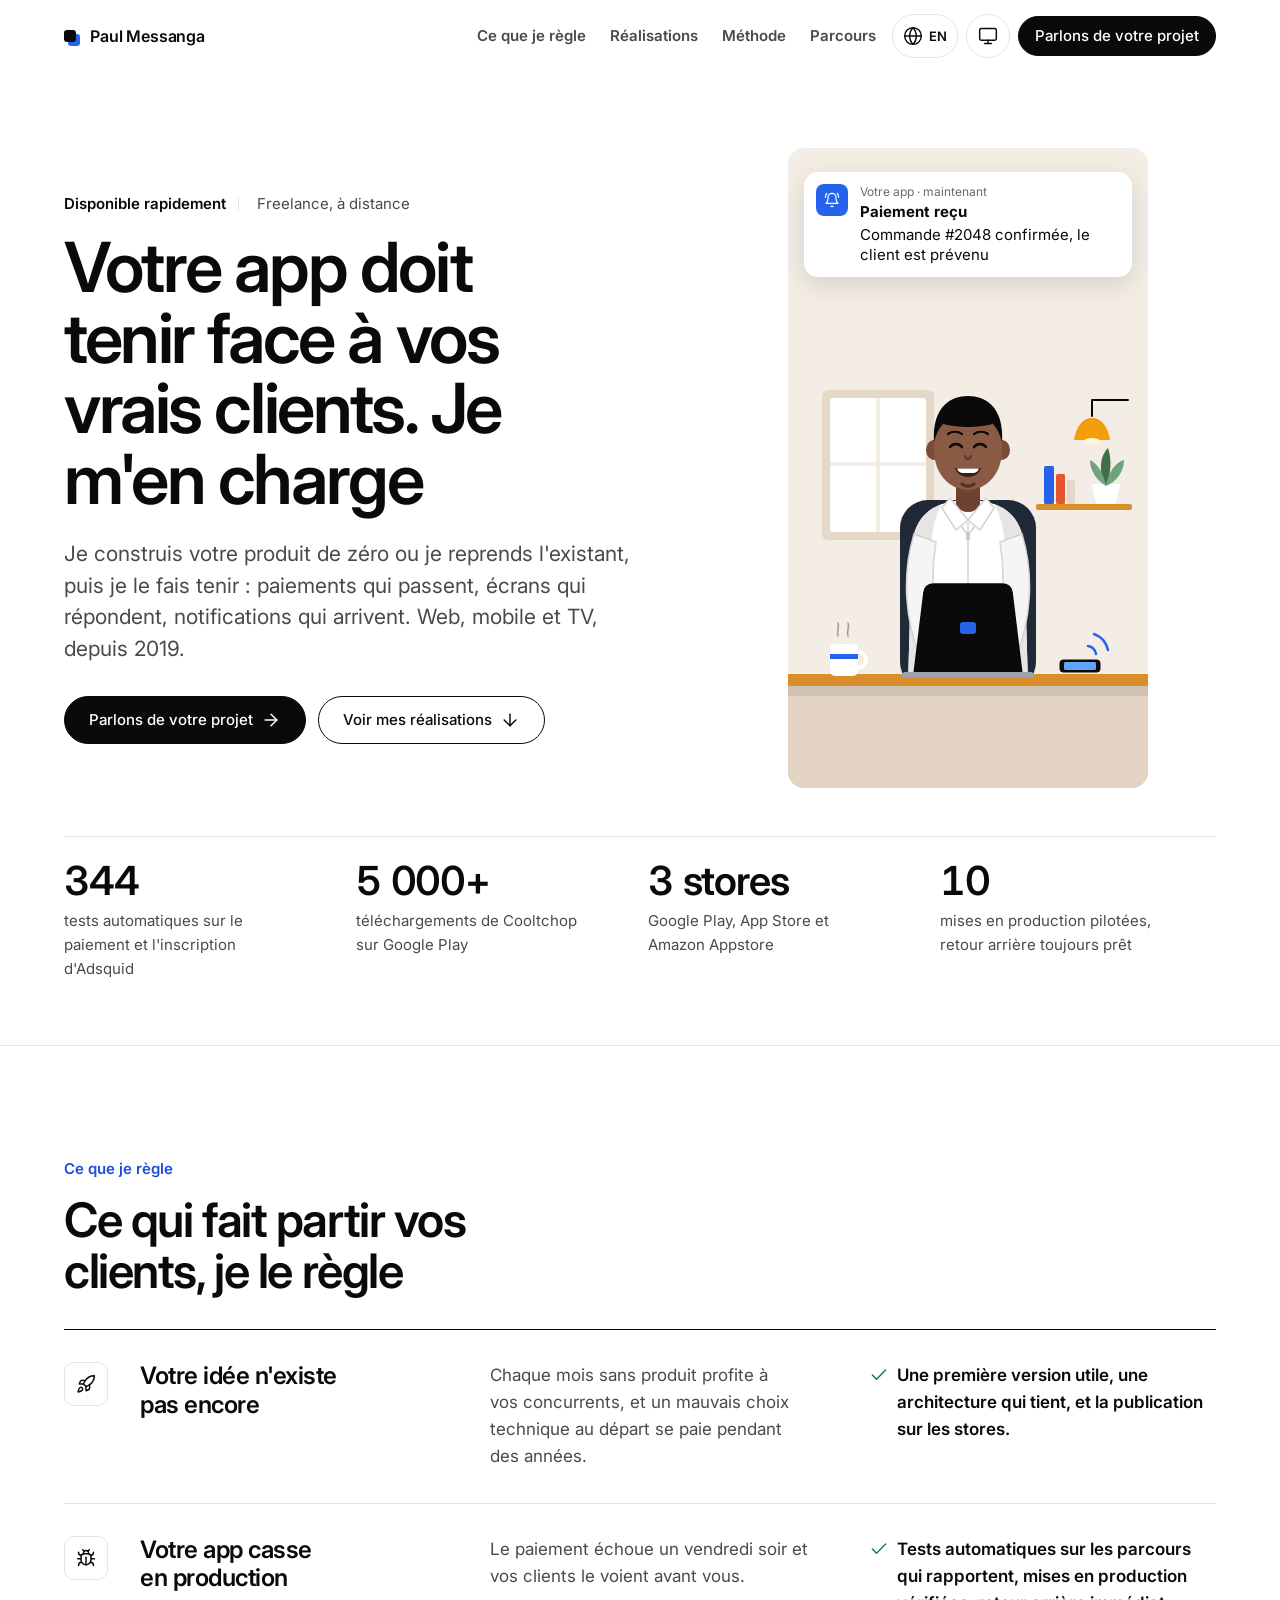
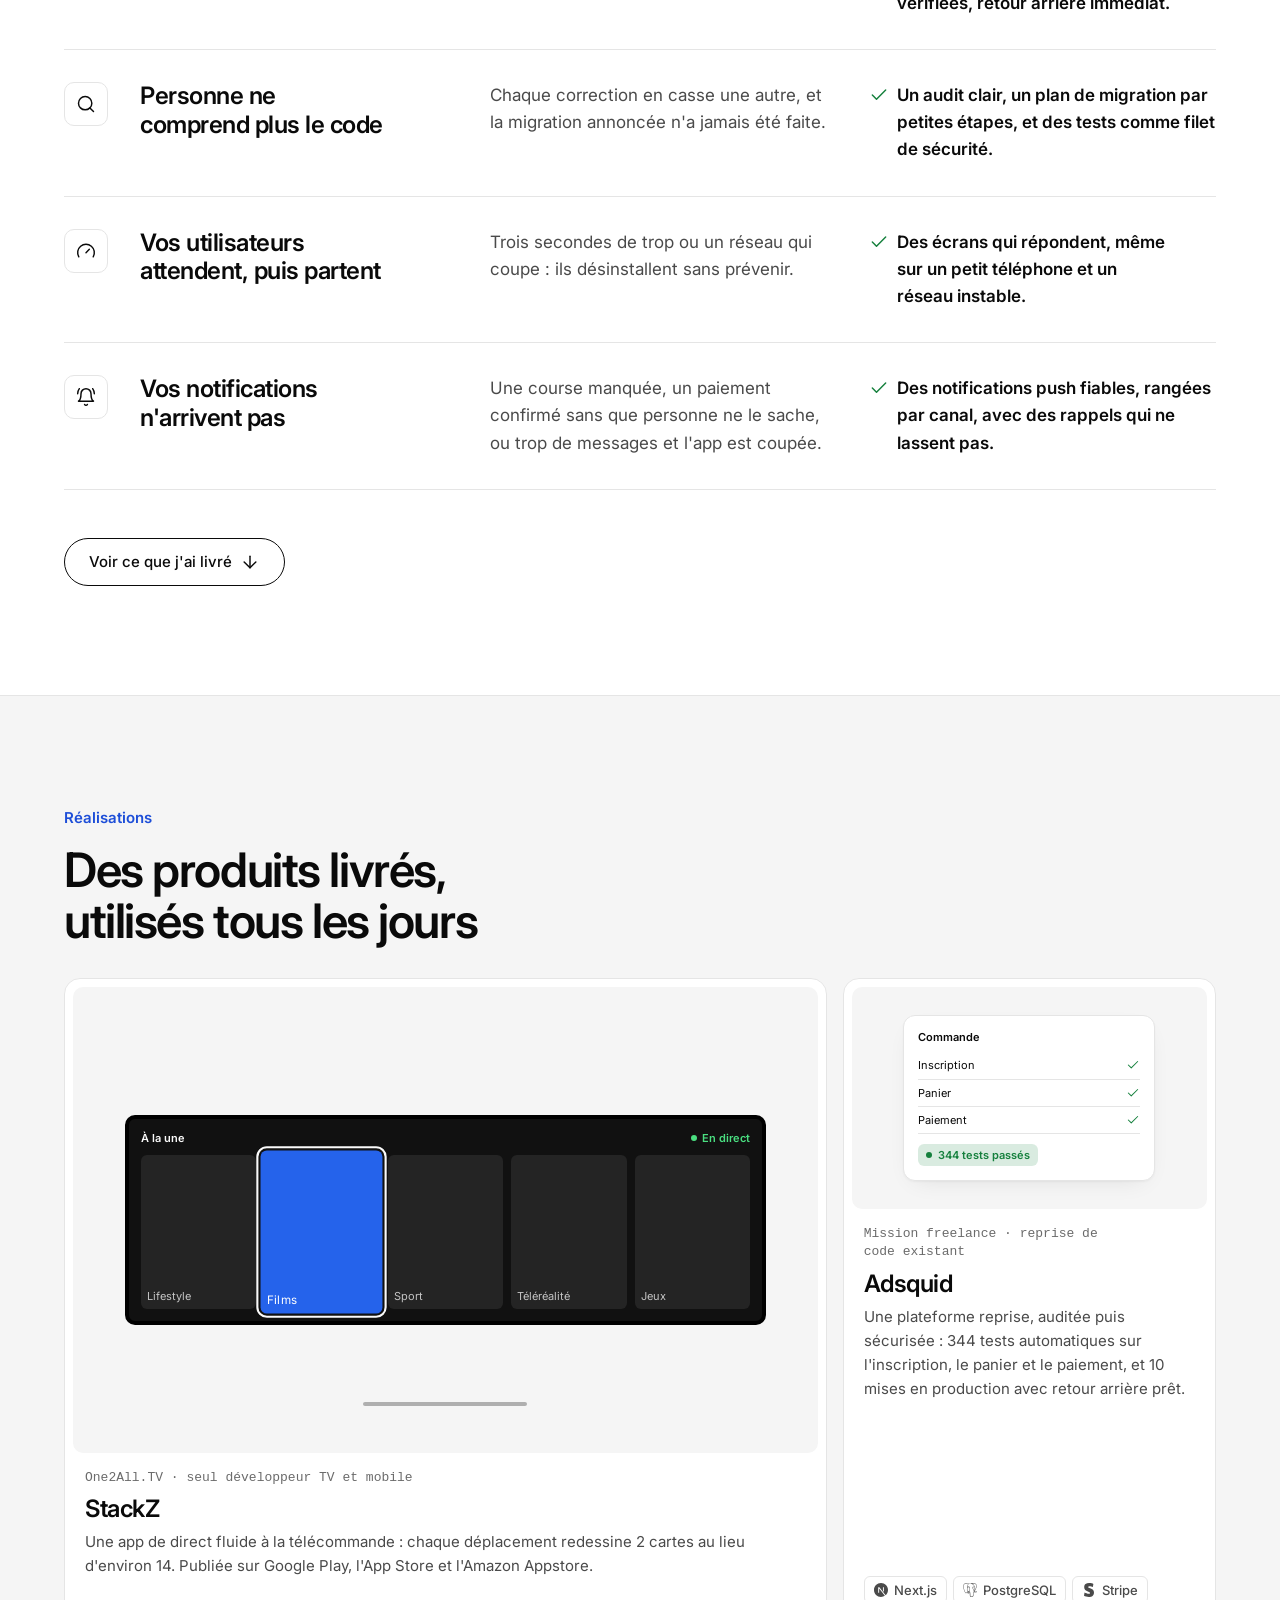
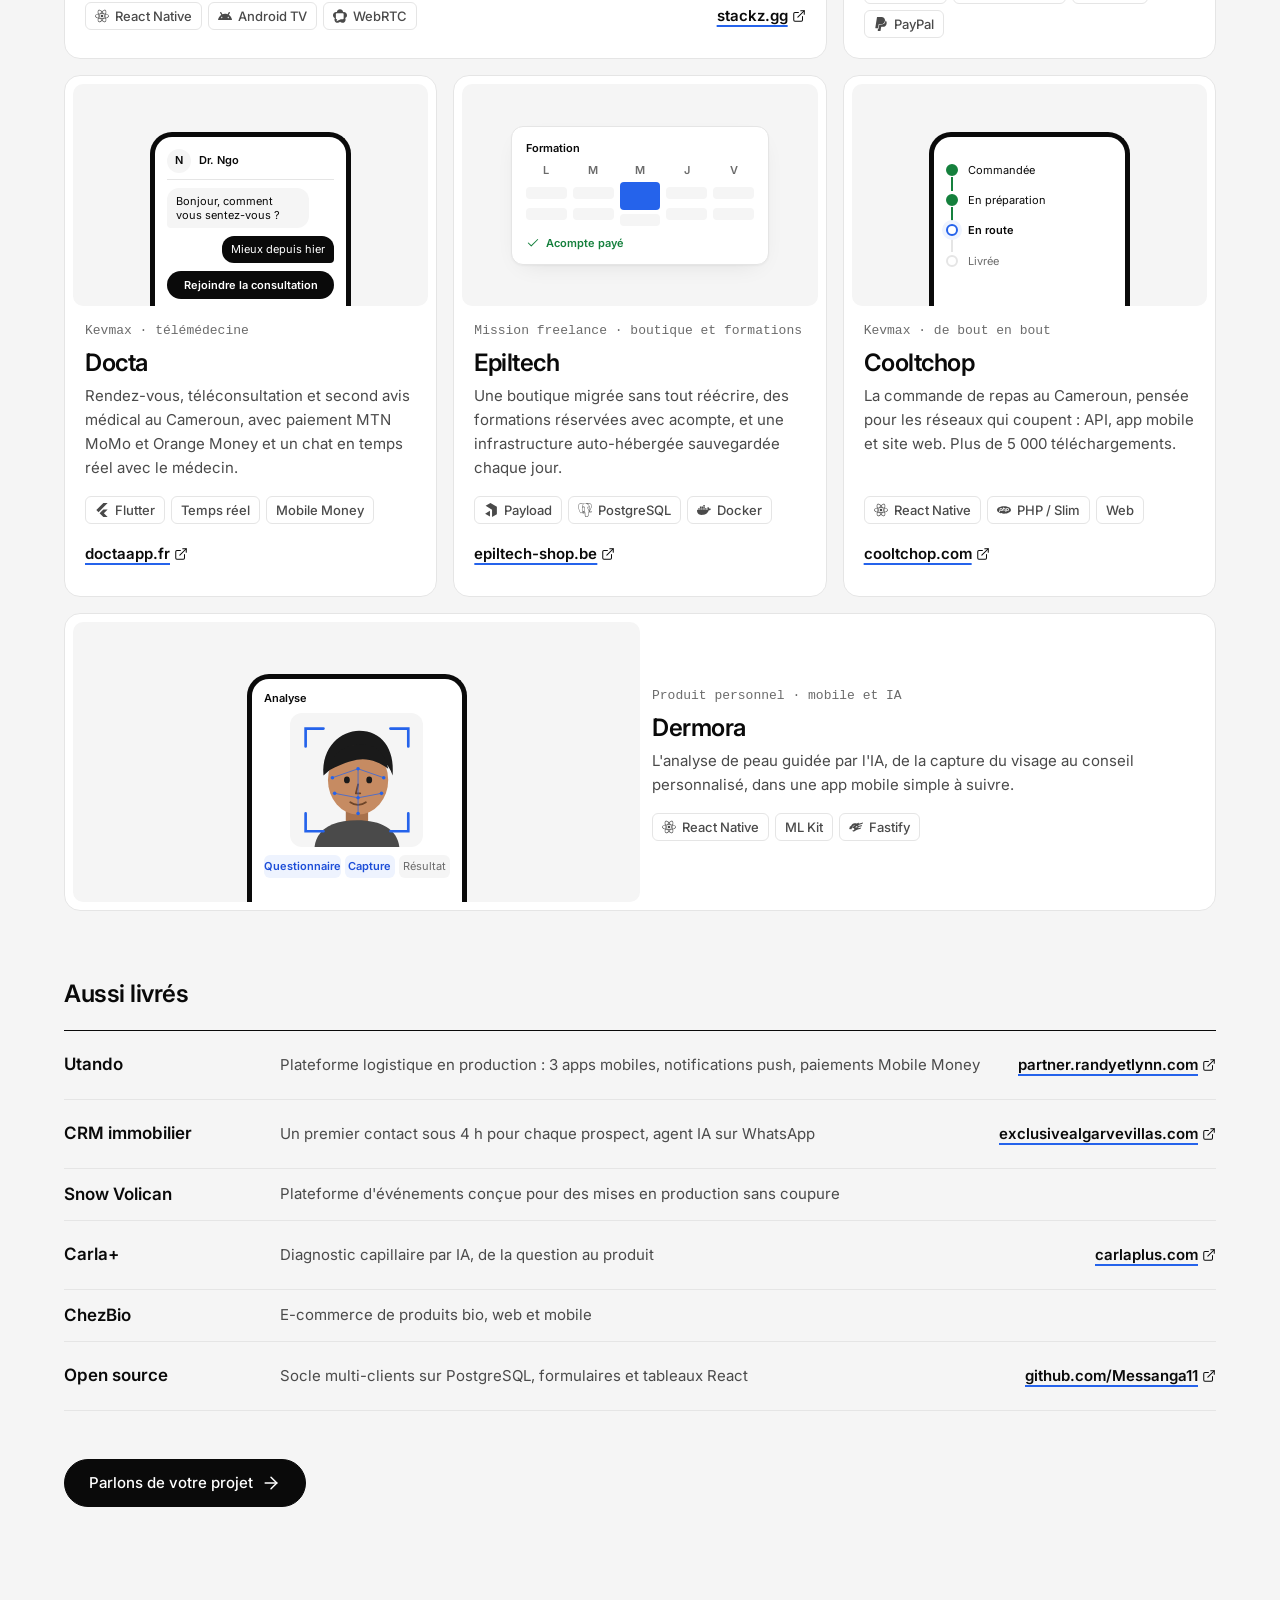
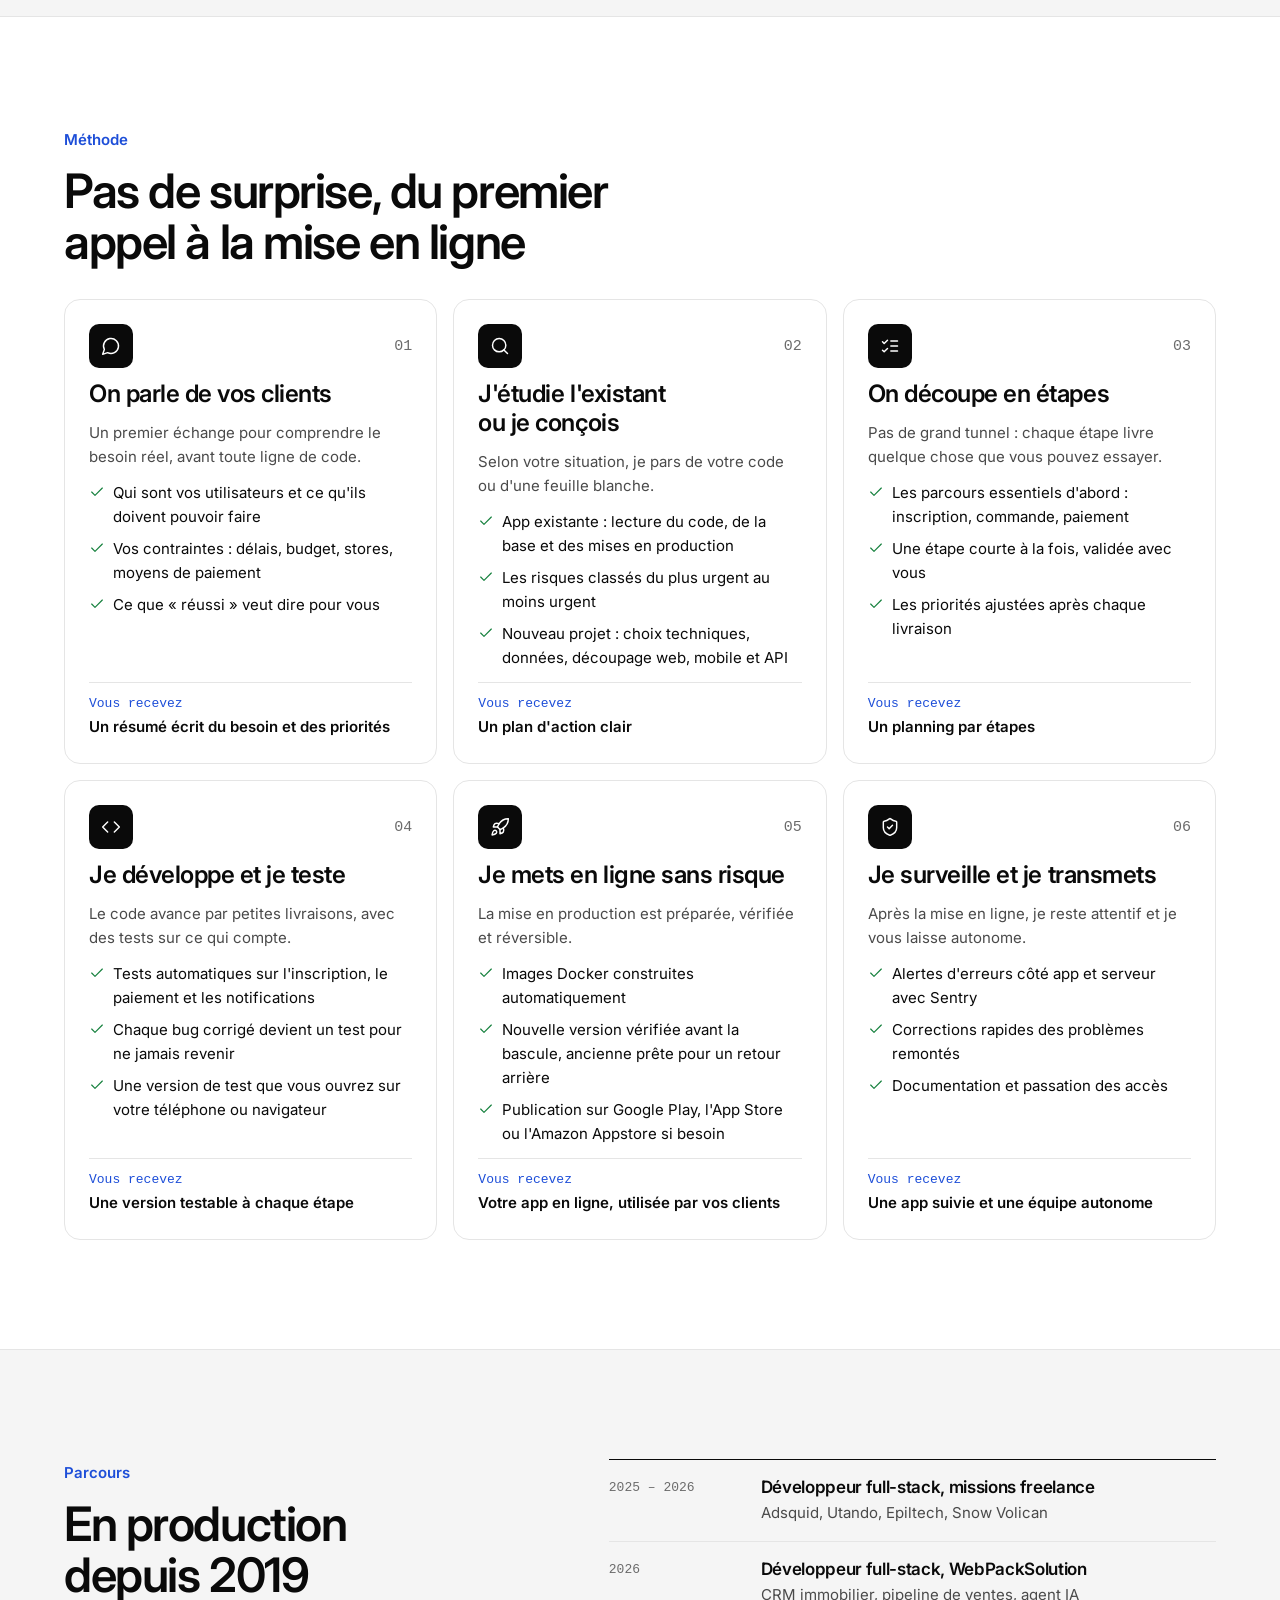
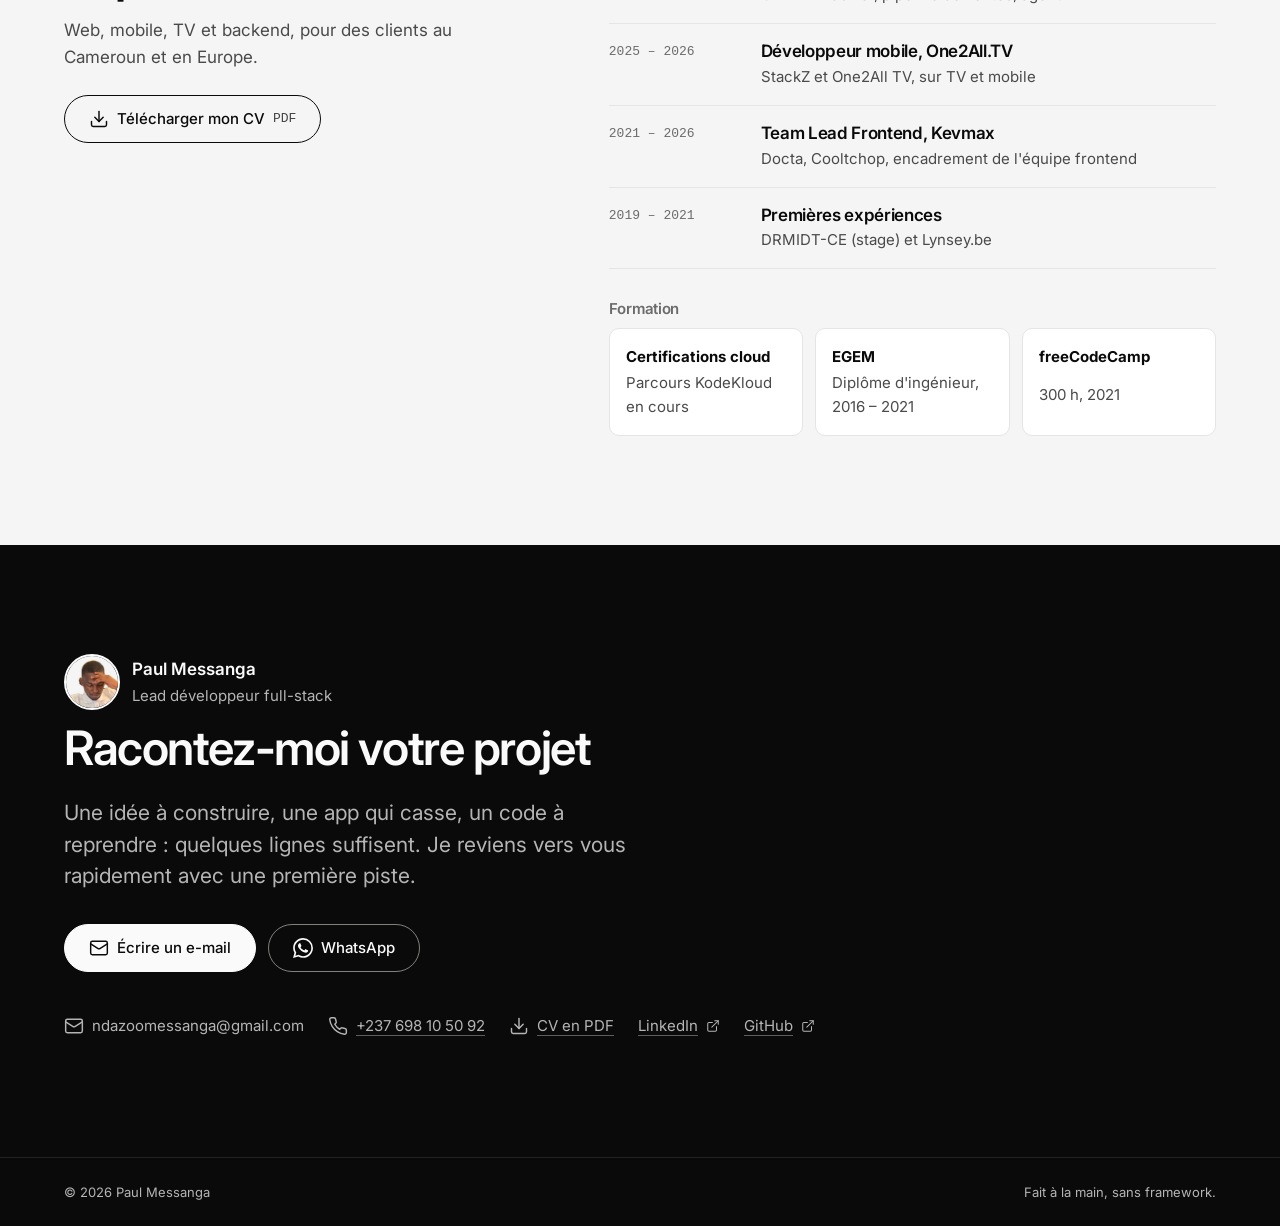
==== commit 138e03c7: "fix: only link to sites that work (drop ChezBio 500 and Adsquid maintenance) Co-Authored-By: Claude " ====
--- a/index.html
+++ b/index.html
@@ -253,7 +253,7 @@
       <p class="work-result">Une plateforme reprise, auditée puis sécurisée : 344 tests automatiques sur l&#39;inscription, le panier et le paiement, et 10 mises en production avec retour arrière prêt.</p>
       <div class="work-foot">
         <ul class="tags" aria-label="Stack"><li><svg class="brand-icon" aria-hidden="true" focusable="false" style="--brand:#000000"><use href="#b-nextdotjs"/></svg>Next.js</li><li><svg class="brand-icon" aria-hidden="true" focusable="false" style="--brand:#4169E1"><use href="#b-postgresql"/></svg>PostgreSQL</li><li><svg class="brand-icon" aria-hidden="true" focusable="false" style="--brand:#635BFF"><use href="#b-stripe"/></svg>Stripe</li><li><svg class="brand-icon" aria-hidden="true" focusable="false" style="--brand:#003087"><use href="#b-paypal"/></svg>PayPal</li></ul>
-        <a class="link" href="https://adsquid.fr/" rel="noopener" target="_blank">adsquid.fr<svg class="icon icon-xs" aria-hidden="true" focusable="false"><use href="#i-external"/></svg><span class="visually-hidden"> (s&#39;ouvre dans un nouvel onglet)</span></a>
+        
       </div>
     </div>
   </article>
@@ -325,7 +325,7 @@
   </article>
 </li></ul>
         <h3 class="more-title" data-reveal>Aussi livrés</h3>
-        <ul class="more"><li data-reveal><span class="more-name">Utando</span><span class="more-text">Plateforme logistique en production : 3 apps mobiles, notifications push, paiements Mobile Money</span><span class="more-link"><a class="link" href="https://partner.randyetlynn.com" rel="noopener" target="_blank">partner.randyetlynn.com<svg class="icon icon-xs" aria-hidden="true" focusable="false"><use href="#i-external"/></svg><span class="visually-hidden"> (s&#39;ouvre dans un nouvel onglet)</span></a></span></li><li data-reveal><span class="more-name">CRM immobilier</span><span class="more-text">Un premier contact sous 4 h pour chaque prospect, agent IA sur WhatsApp</span><span class="more-link"><a class="link" href="https://www.exclusivealgarvevillas.com/fr" rel="noopener" target="_blank">exclusivealgarvevillas.com<svg class="icon icon-xs" aria-hidden="true" focusable="false"><use href="#i-external"/></svg><span class="visually-hidden"> (s&#39;ouvre dans un nouvel onglet)</span></a></span></li><li data-reveal><span class="more-name">Snow Volican</span><span class="more-text">Plateforme d&#39;événements conçue pour des mises en production sans coupure</span><span class="more-link"></span></li><li data-reveal><span class="more-name">Carla+</span><span class="more-text">Diagnostic capillaire par IA, de la question au produit</span><span class="more-link"><a class="link" href="https://carlaplus.com/fr/" rel="noopener" target="_blank">carlaplus.com<svg class="icon icon-xs" aria-hidden="true" focusable="false"><use href="#i-external"/></svg><span class="visually-hidden"> (s&#39;ouvre dans un nouvel onglet)</span></a></span></li><li data-reveal><span class="more-name">ChezBio</span><span class="more-text">E-commerce de produits bio, web et mobile</span><span class="more-link"><a class="link" href="https://www.chezbio.com/" rel="noopener" target="_blank">chezbio.com<svg class="icon icon-xs" aria-hidden="true" focusable="false"><use href="#i-external"/></svg><span class="visually-hidden"> (s&#39;ouvre dans un nouvel onglet)</span></a></span></li><li data-reveal><span class="more-name">Open source</span><span class="more-text">Socle multi-clients sur PostgreSQL, formulaires et tableaux React</span><span class="more-link"><a class="link" href="https://github.com/Messanga11/core" rel="noopener" target="_blank">github.com/Messanga11<svg class="icon icon-xs" aria-hidden="true" focusable="false"><use href="#i-external"/></svg><span class="visually-hidden"> (s&#39;ouvre dans un nouvel onglet)</span></a></span></li></ul>
+        <ul class="more"><li data-reveal><span class="more-name">Utando</span><span class="more-text">Plateforme logistique en production : 3 apps mobiles, notifications push, paiements Mobile Money</span><span class="more-link"><a class="link" href="https://partner.randyetlynn.com" rel="noopener" target="_blank">partner.randyetlynn.com<svg class="icon icon-xs" aria-hidden="true" focusable="false"><use href="#i-external"/></svg><span class="visually-hidden"> (s&#39;ouvre dans un nouvel onglet)</span></a></span></li><li data-reveal><span class="more-name">CRM immobilier</span><span class="more-text">Un premier contact sous 4 h pour chaque prospect, agent IA sur WhatsApp</span><span class="more-link"><a class="link" href="https://www.exclusivealgarvevillas.com/fr" rel="noopener" target="_blank">exclusivealgarvevillas.com<svg class="icon icon-xs" aria-hidden="true" focusable="false"><use href="#i-external"/></svg><span class="visually-hidden"> (s&#39;ouvre dans un nouvel onglet)</span></a></span></li><li data-reveal><span class="more-name">Snow Volican</span><span class="more-text">Plateforme d&#39;événements conçue pour des mises en production sans coupure</span><span class="more-link"></span></li><li data-reveal><span class="more-name">Carla+</span><span class="more-text">Diagnostic capillaire par IA, de la question au produit</span><span class="more-link"><a class="link" href="https://carlaplus.com/fr/" rel="noopener" target="_blank">carlaplus.com<svg class="icon icon-xs" aria-hidden="true" focusable="false"><use href="#i-external"/></svg><span class="visually-hidden"> (s&#39;ouvre dans un nouvel onglet)</span></a></span></li><li data-reveal><span class="more-name">ChezBio</span><span class="more-text">E-commerce de produits bio, web et mobile</span><span class="more-link"></span></li><li data-reveal><span class="more-name">Open source</span><span class="more-text">Socle multi-clients sur PostgreSQL, formulaires et tableaux React</span><span class="more-link"><a class="link" href="https://github.com/Messanga11/core" rel="noopener" target="_blank">github.com/Messanga11<svg class="icon icon-xs" aria-hidden="true" focusable="false"><use href="#i-external"/></svg><span class="visually-hidden"> (s&#39;ouvre dans un nouvel onglet)</span></a></span></li></ul>
         <p class="section-cta" data-reveal><a class="btn" href="#contact">Parlons de votre projet<svg class="icon btn-arrow" aria-hidden="true" focusable="false"><use href="#i-arrow-right"/></svg></a></p>
       </div>
     </section>
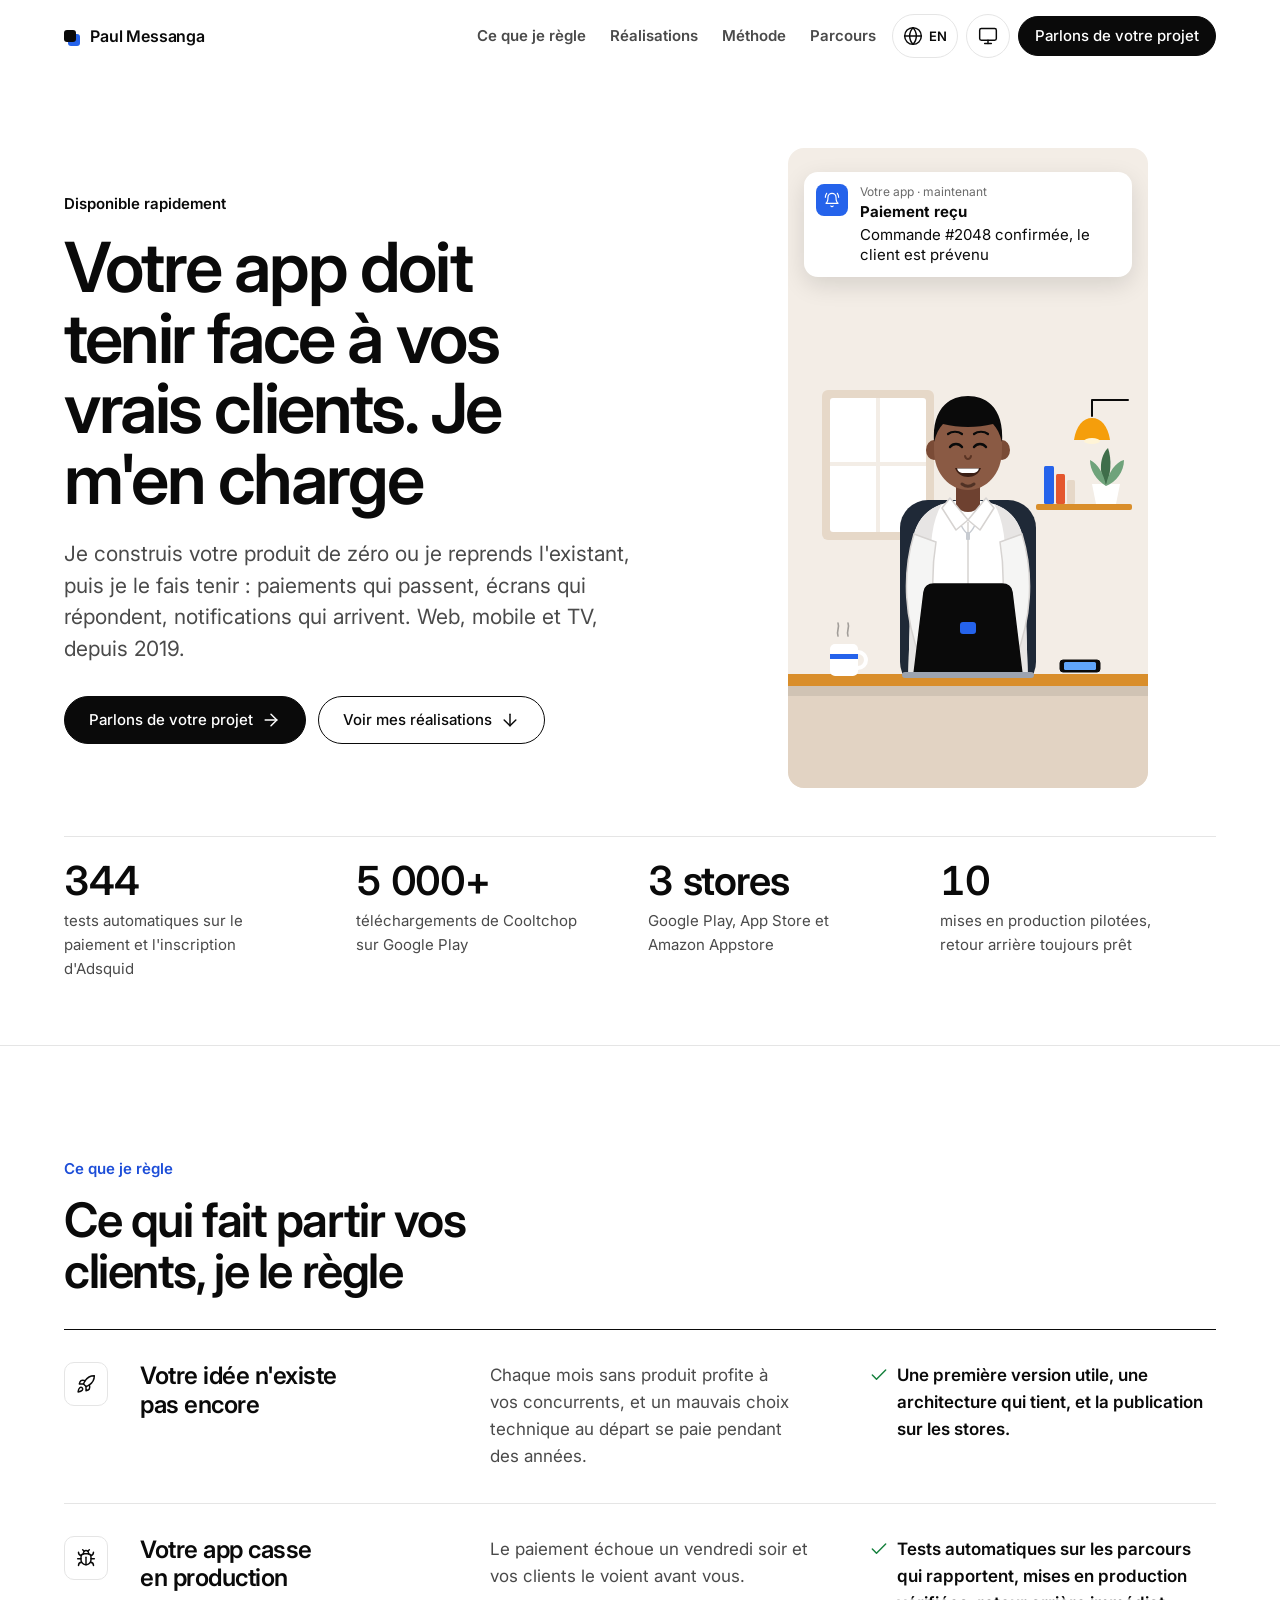
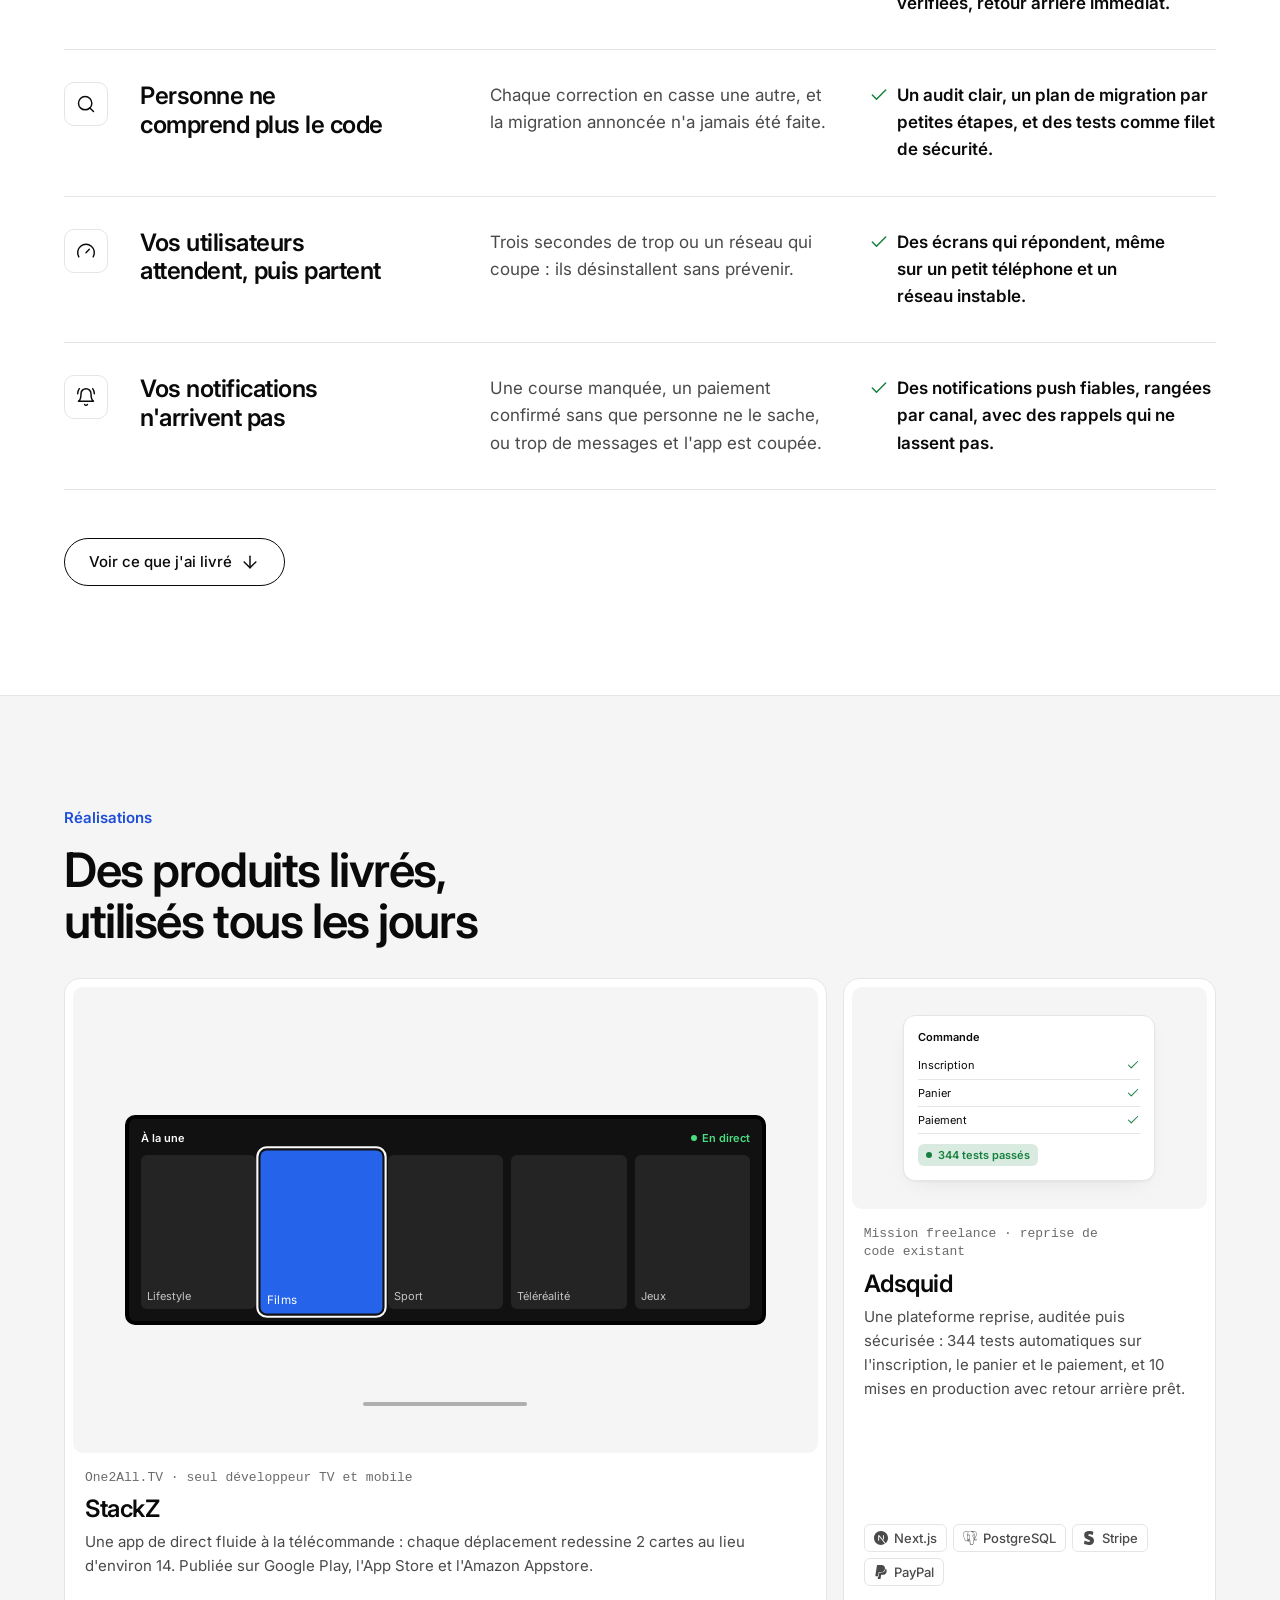
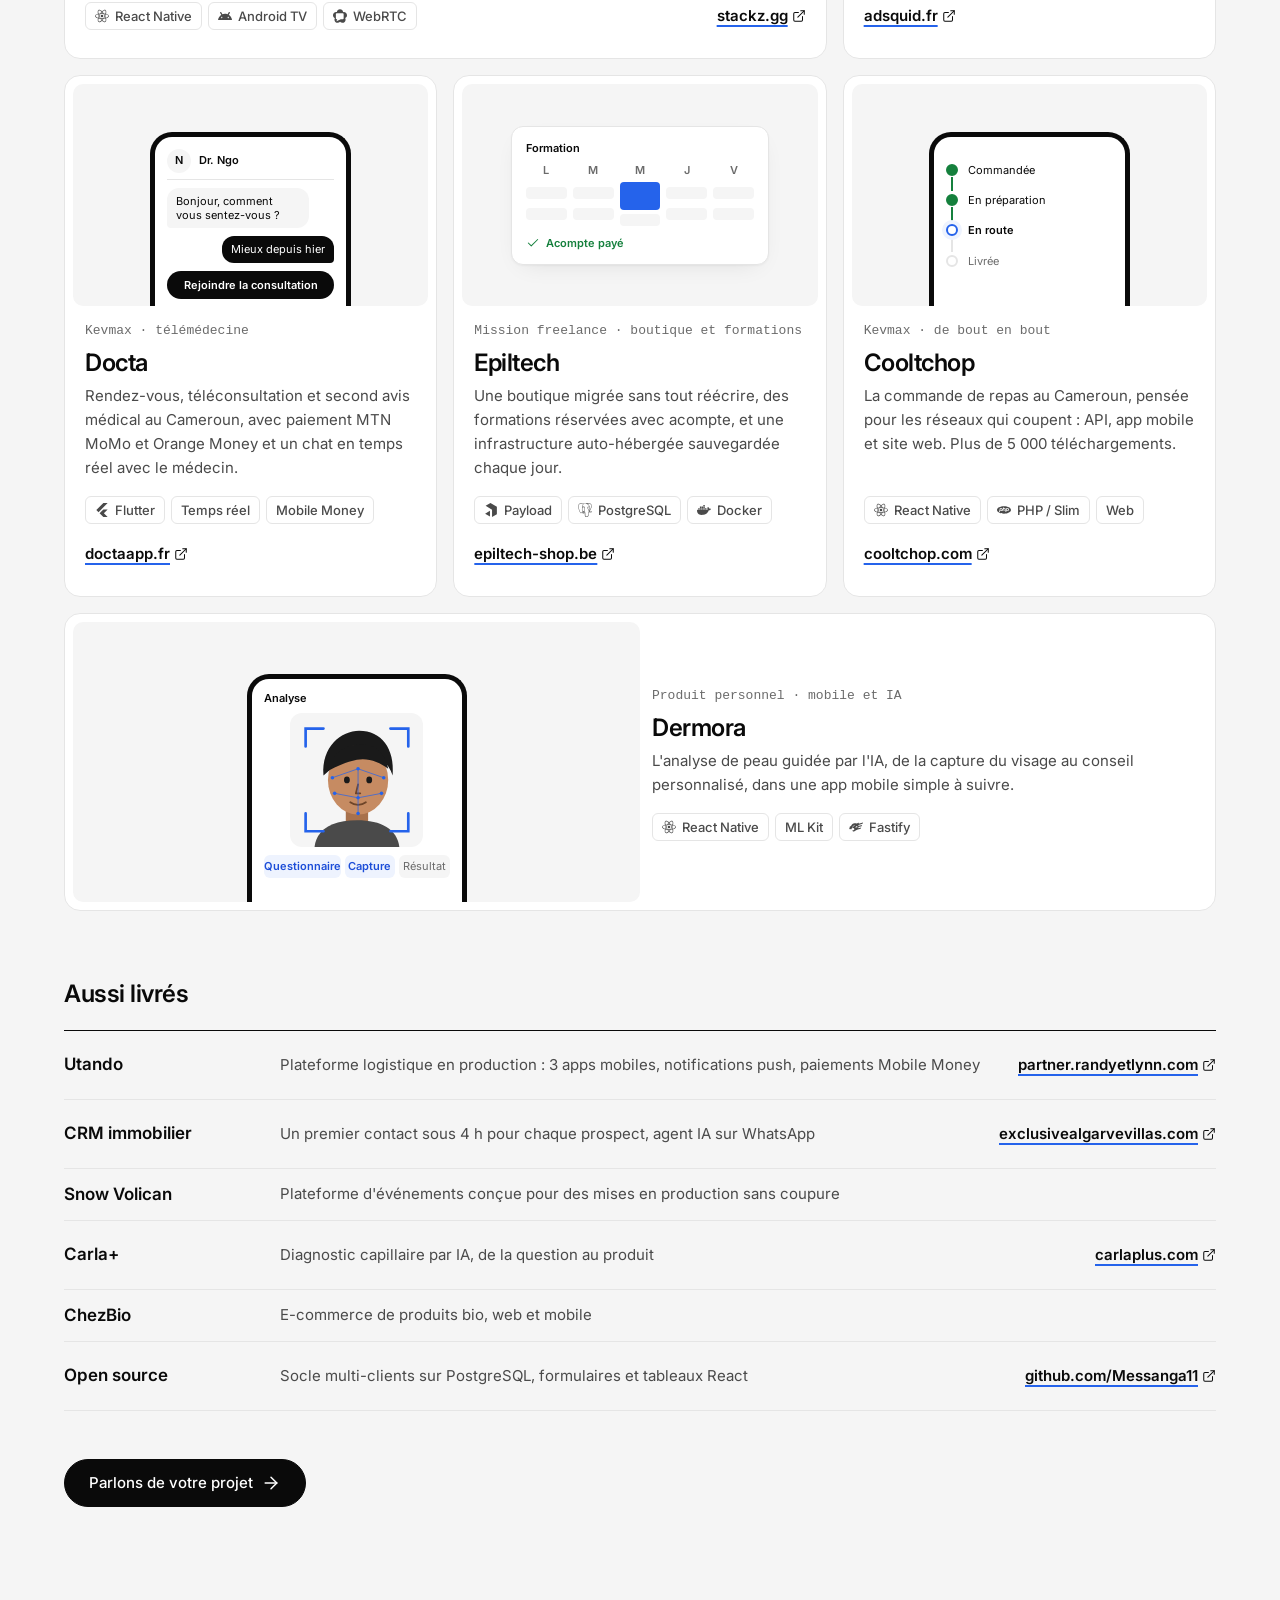
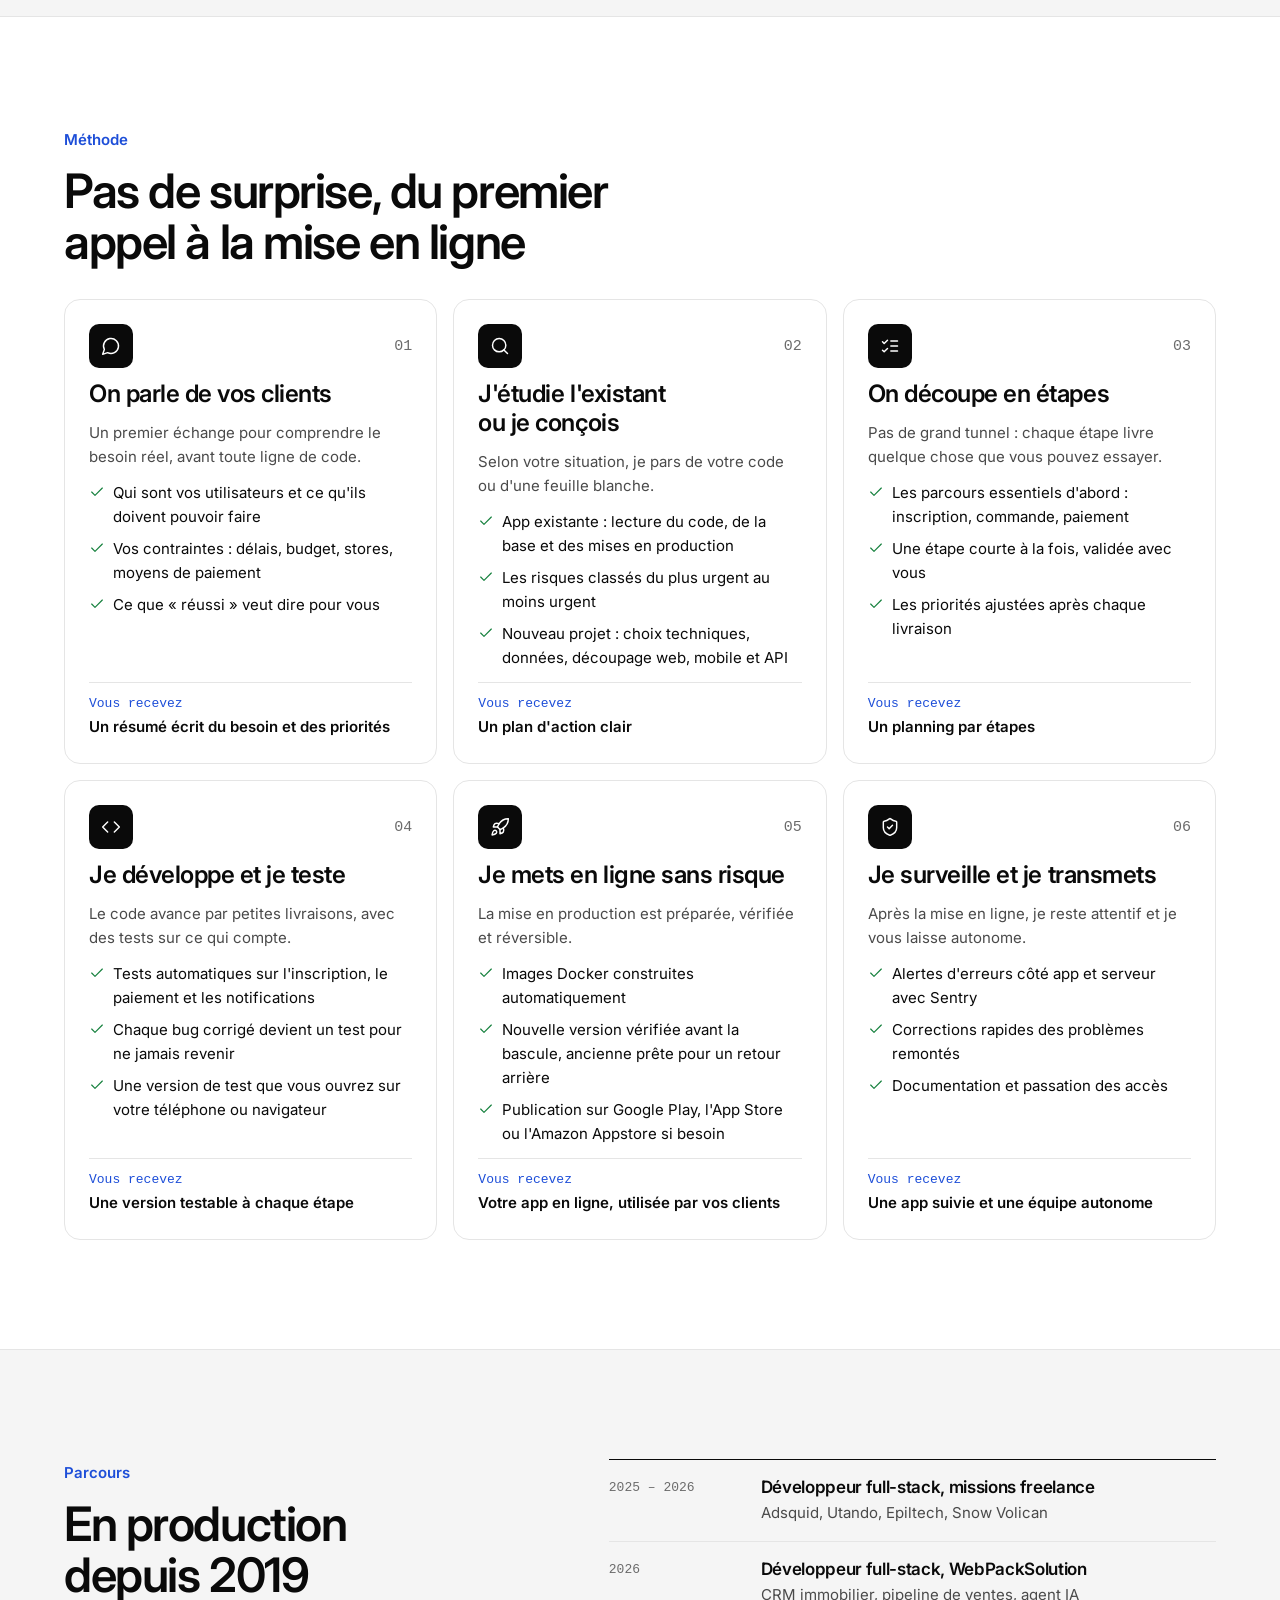
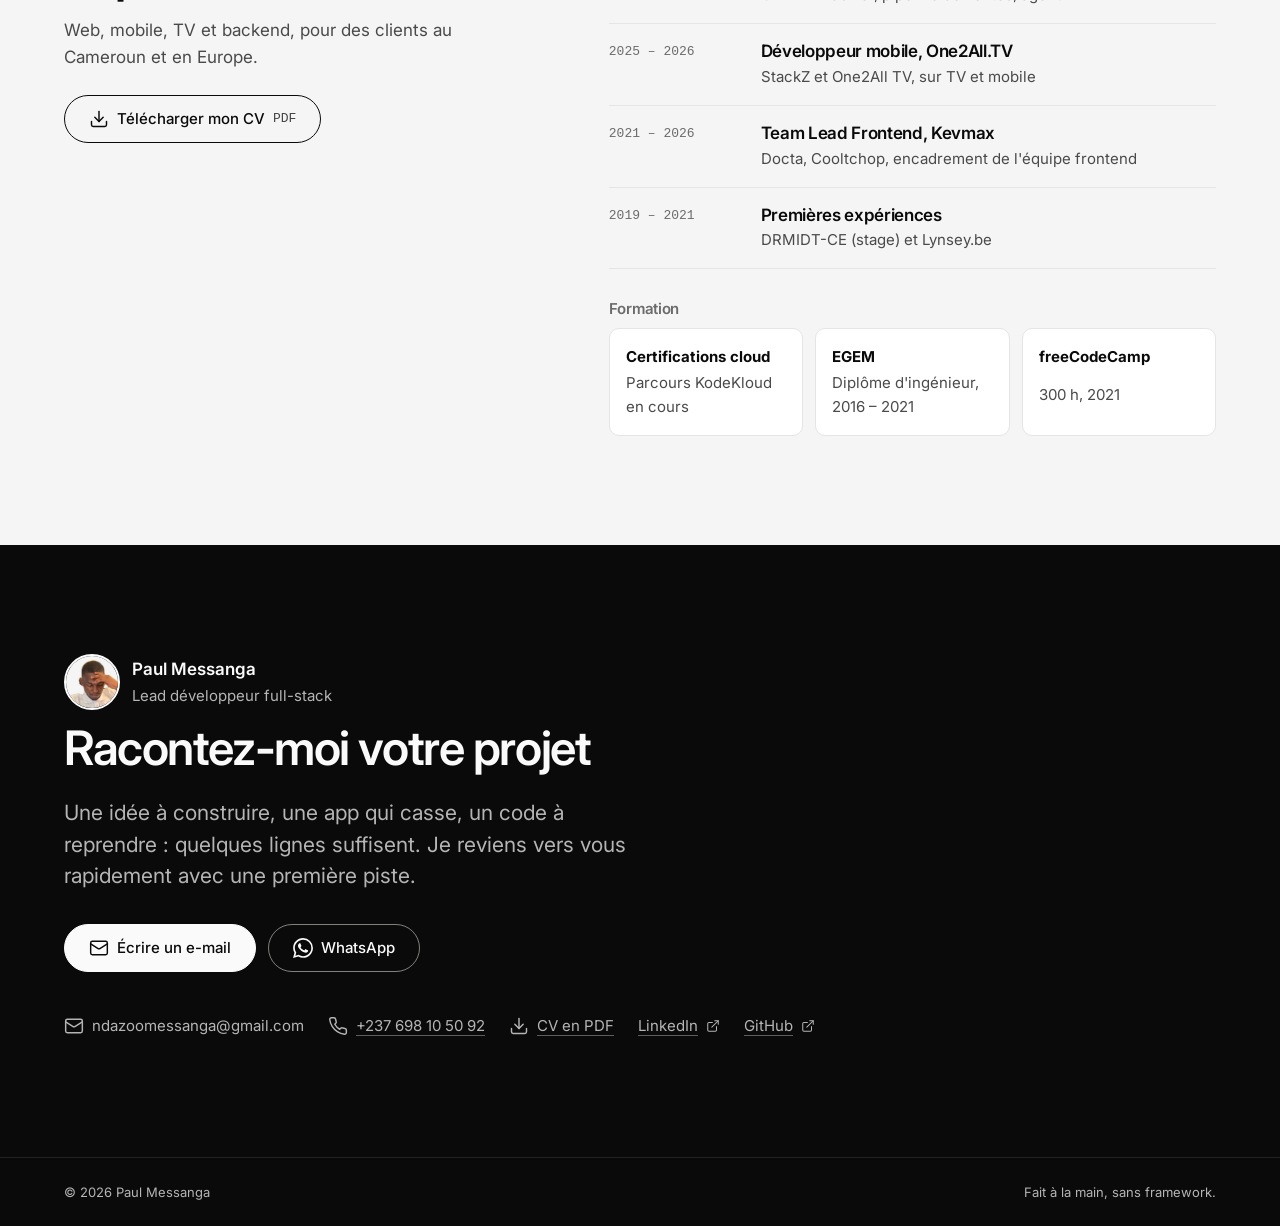
==== commit 0d239f06: "feat: animate the hero illustration; status shows availability only; restore adsquid.fr link - phone" ====
--- a/index.html
+++ b/index.html
@@ -85,7 +85,6 @@
         <div class="hero-copy">
           <p class="hero-meta">
             <span class="hero-meta-item hero-meta-lead">Disponible rapidement</span>
-            <span class="hero-meta-item">Freelance, à distance</span>
           </p>
           <h1 id="hero-title">Votre app doit tenir face à vos vrais clients. Je m&#39;en charge</h1>
           <p class="lead">Je construis votre produit de zéro ou je reprends l&#39;existant, puis je le fais tenir : paiements qui passent, écrans qui répondent, notifications qui arrivent. Web, mobile et TV, depuis 2019.</p>
@@ -120,15 +119,16 @@
 <rect x="268" y="270" width="9" height="30" rx="1.5" fill="#E4572E"/>
 <rect class="ha-wall" x="279" y="276" width="8" height="24" rx="1.5"/>
 <path class="ha-pot" d="M304 280h28l-4 20h-20z"/>
-<path class="ha-p1" d="M318 282c-8-14-6-30 2-38 4 12 3 26-2 38z"/>
-<path class="ha-p2" d="M318 282c2-14 10-24 18-26 0 12-8 22-18 26zM318 282c-10-6-16-16-16-26 8 4 14 14 16 26z"/>
+<g class="ha-a-plant"><path class="ha-p1" d="M318 282c-8-14-6-30 2-38 4 12 3 26-2 38z"/>
+<path class="ha-p2" d="M318 282c2-14 10-24 18-26 0 12-8 22-18 26zM318 282c-10-6-16-16-16-26 8 4 14 14 16 26z"/></g>
 <!-- wall lamp -->
 <path class="ha-cord" d="M340 196h-36v16" stroke-width="2" stroke-linecap="round" stroke-linejoin="round"/>
 <path class="ha-lamp" d="M286 236c2-14 9-22 18-22s16 8 18 22z"/>
-<ellipse class="ha-glow" cx="304" cy="237" rx="8" ry="3"/>
+<ellipse class="ha-glow ha-a-glow" cx="304" cy="237" rx="8" ry="3"/>
 <!-- chair back -->
 <rect x="112" y="296" width="136" height="190" rx="28" fill="#1F2937"/>
 <rect class="ha-rim" x="112.5" y="296.5" width="135" height="189" rx="27.5" stroke-width="1.5"/>
+<g class="ha-a-body">
 <!-- torso (white shirt) -->
 <path d="M120 480l4-138c2-30 22-46 56-46s54 16 56 46l4 138z" fill="#FFFFFF"/>
 <path d="M120 480l4-138c2-22 12-36 30-42-10 16-12 40-12 70l-2 110z" fill="#E7E5E4"/>
@@ -141,8 +141,9 @@
 <path d="M162 294l18 22-12 10-14-22z" fill="#FFFFFF" stroke="#D6D3D1" stroke-width="1.5" stroke-linejoin="round"/>
 <path d="M198 294l-18 22 12 10 14-22z" fill="#FFFFFF" stroke="#D6D3D1" stroke-width="1.5" stroke-linejoin="round"/>
 <!-- arms -->
-<path d="M126 330c-12 40-10 86 8 128h24c-14-40-16-84-10-120z" fill="#F5F5F4" stroke="#D6D3D1" stroke-width="1.5"/>
-<path d="M234 330c12 40 10 86-8 128h-24c14-40 16-84 10-120z" fill="#F5F5F4" stroke="#D6D3D1" stroke-width="1.5"/>
+<path class="ha-a-arm-l" d="M126 330c-12 40-10 86 8 128h24c-14-40-16-84-10-120z" fill="#F5F5F4" stroke="#D6D3D1" stroke-width="1.5"/>
+<path class="ha-a-arm-r" d="M234 330c12 40 10 86-8 128h-24c14-40 16-84 10-120z" fill="#F5F5F4" stroke="#D6D3D1" stroke-width="1.5"/>
+<g class="ha-a-head">
 <!-- head -->
 <ellipse cx="146" cy="246" rx="8" ry="10" fill="#7A4B36"/>
 <ellipse cx="214" cy="246" rx="8" ry="10" fill="#7A4B36"/>
@@ -156,6 +157,8 @@
 <path d="M167 264c4 12 22 12 26 0z" fill="#3B1E14"/>
 <path d="M169 264.5h22c-1 3-3 4-5 4.5h-12c-2-.5-4-1.5-5-4.5z" fill="#FFFFFF"/>
 <path d="M174 280c4 3 8 3 12 0" stroke="#2A1810" stroke-width="3" stroke-linecap="round" opacity=".6"/>
+</g>
+</g>
 <!-- desk -->
 <rect class="ha-wood" x="0" y="470" width="360" height="12"/>
 <rect class="ha-desk" x="0" y="482" width="360" height="158"/>
@@ -168,11 +171,13 @@
 <rect x="42" y="440" width="28" height="32" rx="5" fill="#FFFFFF"/>
 <rect class="ha-acc" x="42" y="450" width="28" height="5"/>
 <path d="M70 448a8 8 0 0 1 0 16" stroke="#FFFFFF" stroke-width="4"/>
-<path class="ha-cord" d="M50 432c-2-5 2-8 0-13M60 432c-2-5 2-8 0-13" stroke-width="1.6" stroke-linecap="round" opacity=".35"/>
+<path class="ha-cord ha-a-steam" d="M50 432c-2-5 2-8 0-13" stroke-width="1.6" stroke-linecap="round" opacity=".35"/>
+<path class="ha-cord ha-a-steam ha-a-steam-2" d="M60 432c-2-5 2-8 0-13" stroke-width="1.6" stroke-linecap="round" opacity=".35"/>
 <!-- phone lighting up -->
-<rect class="ha-dev" x="272" y="456" width="40" height="12" rx="3" stroke-width="1"/>
-<rect x="276" y="458" width="32" height="8" rx="1.5" fill="#60A5FA"/>
-<path class="ha-accs" d="M300 442a10 10 0 0 1 8 8M306 430a22 22 0 0 1 14 16" stroke-width="2.5" stroke-linecap="round"/>
+<g class="ha-a-phone"><rect class="ha-dev" x="272" y="456" width="40" height="12" rx="3" stroke-width="1"/>
+<rect class="ha-a-screen" x="276" y="458" width="32" height="8" rx="1.5" fill="#60A5FA"/></g>
+<path class="ha-accs ha-a-ping" d="M300 442a10 10 0 0 1 8 8" stroke-width="2.5" stroke-linecap="round"/>
+<path class="ha-accs ha-a-ping ha-a-ping-2" d="M306 430a22 22 0 0 1 14 16" stroke-width="2.5" stroke-linecap="round"/>
 </g>
 </svg>
         </figure>
@@ -253,7 +258,7 @@
       <p class="work-result">Une plateforme reprise, auditée puis sécurisée : 344 tests automatiques sur l&#39;inscription, le panier et le paiement, et 10 mises en production avec retour arrière prêt.</p>
       <div class="work-foot">
         <ul class="tags" aria-label="Stack"><li><svg class="brand-icon" aria-hidden="true" focusable="false" style="--brand:#000000"><use href="#b-nextdotjs"/></svg>Next.js</li><li><svg class="brand-icon" aria-hidden="true" focusable="false" style="--brand:#4169E1"><use href="#b-postgresql"/></svg>PostgreSQL</li><li><svg class="brand-icon" aria-hidden="true" focusable="false" style="--brand:#635BFF"><use href="#b-stripe"/></svg>Stripe</li><li><svg class="brand-icon" aria-hidden="true" focusable="false" style="--brand:#003087"><use href="#b-paypal"/></svg>PayPal</li></ul>
-        
+        <a class="link" href="https://adsquid.fr/" rel="noopener" target="_blank">adsquid.fr<svg class="icon icon-xs" aria-hidden="true" focusable="false"><use href="#i-external"/></svg><span class="visually-hidden"> (s&#39;ouvre dans un nouvel onglet)</span></a>
       </div>
     </div>
   </article>
--- a/assets/css/styles.css
+++ b/assets/css/styles.css
@@ -263,6 +263,35 @@
 .notif-text { display: grid; gap: 2px; }
 .notif-meta { font-size: 12px; color: var(--notif-meta); }
 .motion-ok .notif { animation: notif-in .6s cubic-bezier(.2,.7,.2,1) .8s both; }
+
+/* Hero illustration life. One 6s cycle: the phone buzzes, the signal ripples,
+   the card drops in (first run synced with .notif); the rest breathes gently. */
+.hero-art :is(.ha-a-plant, .ha-a-head, .ha-a-body, .ha-a-arm-l, .ha-a-arm-r, .ha-a-phone, .ha-a-steam) { transform-box: fill-box; }
+.motion-ok .ha-a-body { transform-origin: 50% 100%; animation: ha-breathe 5s ease-in-out infinite; }
+.motion-ok .ha-a-head { transform-origin: 50% 100%; animation: ha-nod 4s ease-in-out infinite; }
+.motion-ok .ha-a-arm-l { animation: ha-type .32s ease-in-out infinite alternate; }
+.motion-ok .ha-a-arm-r { animation: ha-type .32s ease-in-out .16s infinite alternate; }
+.motion-ok .ha-a-plant { transform-origin: 50% 100%; animation: ha-sway 6s ease-in-out infinite; }
+.motion-ok .ha-a-glow { animation: ha-glow 4s ease-in-out infinite; }
+.motion-ok .ha-a-steam { animation: ha-steam 3s ease-out infinite; }
+.motion-ok .ha-a-steam-2 { animation-delay: 1.5s; }
+.motion-ok .ha-a-phone { transform-origin: 50% 50%; animation: ha-buzz 6s linear .3s infinite; }
+.motion-ok .ha-a-screen { animation: ha-screen 6s ease-out .3s infinite; }
+.motion-ok .ha-a-ping { opacity: 0; animation: ha-ping 6s ease-out .4s infinite; }
+.motion-ok .ha-a-ping-2 { animation-delay: .55s; }
+@keyframes ha-breathe { 50% { transform: scaleY(1.008); } }
+@keyframes ha-nod { 0%, 100% { transform: rotate(0); } 30% { transform: rotate(-1.6deg) translateY(1px); } 60% { transform: rotate(1deg); } }
+@keyframes ha-type { to { transform: translateY(-1.5px); } }
+@keyframes ha-sway { 0%, 100% { transform: rotate(-2deg); } 50% { transform: rotate(2.5deg); } }
+@keyframes ha-glow { 0%, 100% { opacity: .75; } 50% { opacity: 1; } }
+@keyframes ha-steam { 0% { transform: translateY(4px); opacity: 0; } 30% { opacity: .45; } 100% { transform: translateY(-10px); opacity: 0; } }
+@keyframes ha-buzz {
+  0%, 9%, 100% { transform: none; }
+  1%, 5% { transform: translateX(-1.5px) rotate(-2deg); }
+  3%, 7% { transform: translateX(1.5px) rotate(2deg); }
+}
+@keyframes ha-screen { 0% { opacity: .55; } 4%, 40% { opacity: 1; } 70%, 100% { opacity: .55; } }
+@keyframes ha-ping { 0% { opacity: 0; } 4% { opacity: 1; } 22%, 100% { opacity: 0; } }
 @keyframes notif-in { from { opacity: 0; transform: translateY(-16px); } }
 
 .figures { display: grid; grid-template-columns: repeat(2, minmax(0, 1fr)); gap: var(--s-5) var(--s-4); margin: var(--s-7) 0 0; padding-top: var(--s-5); border-top: 1px solid var(--line); }
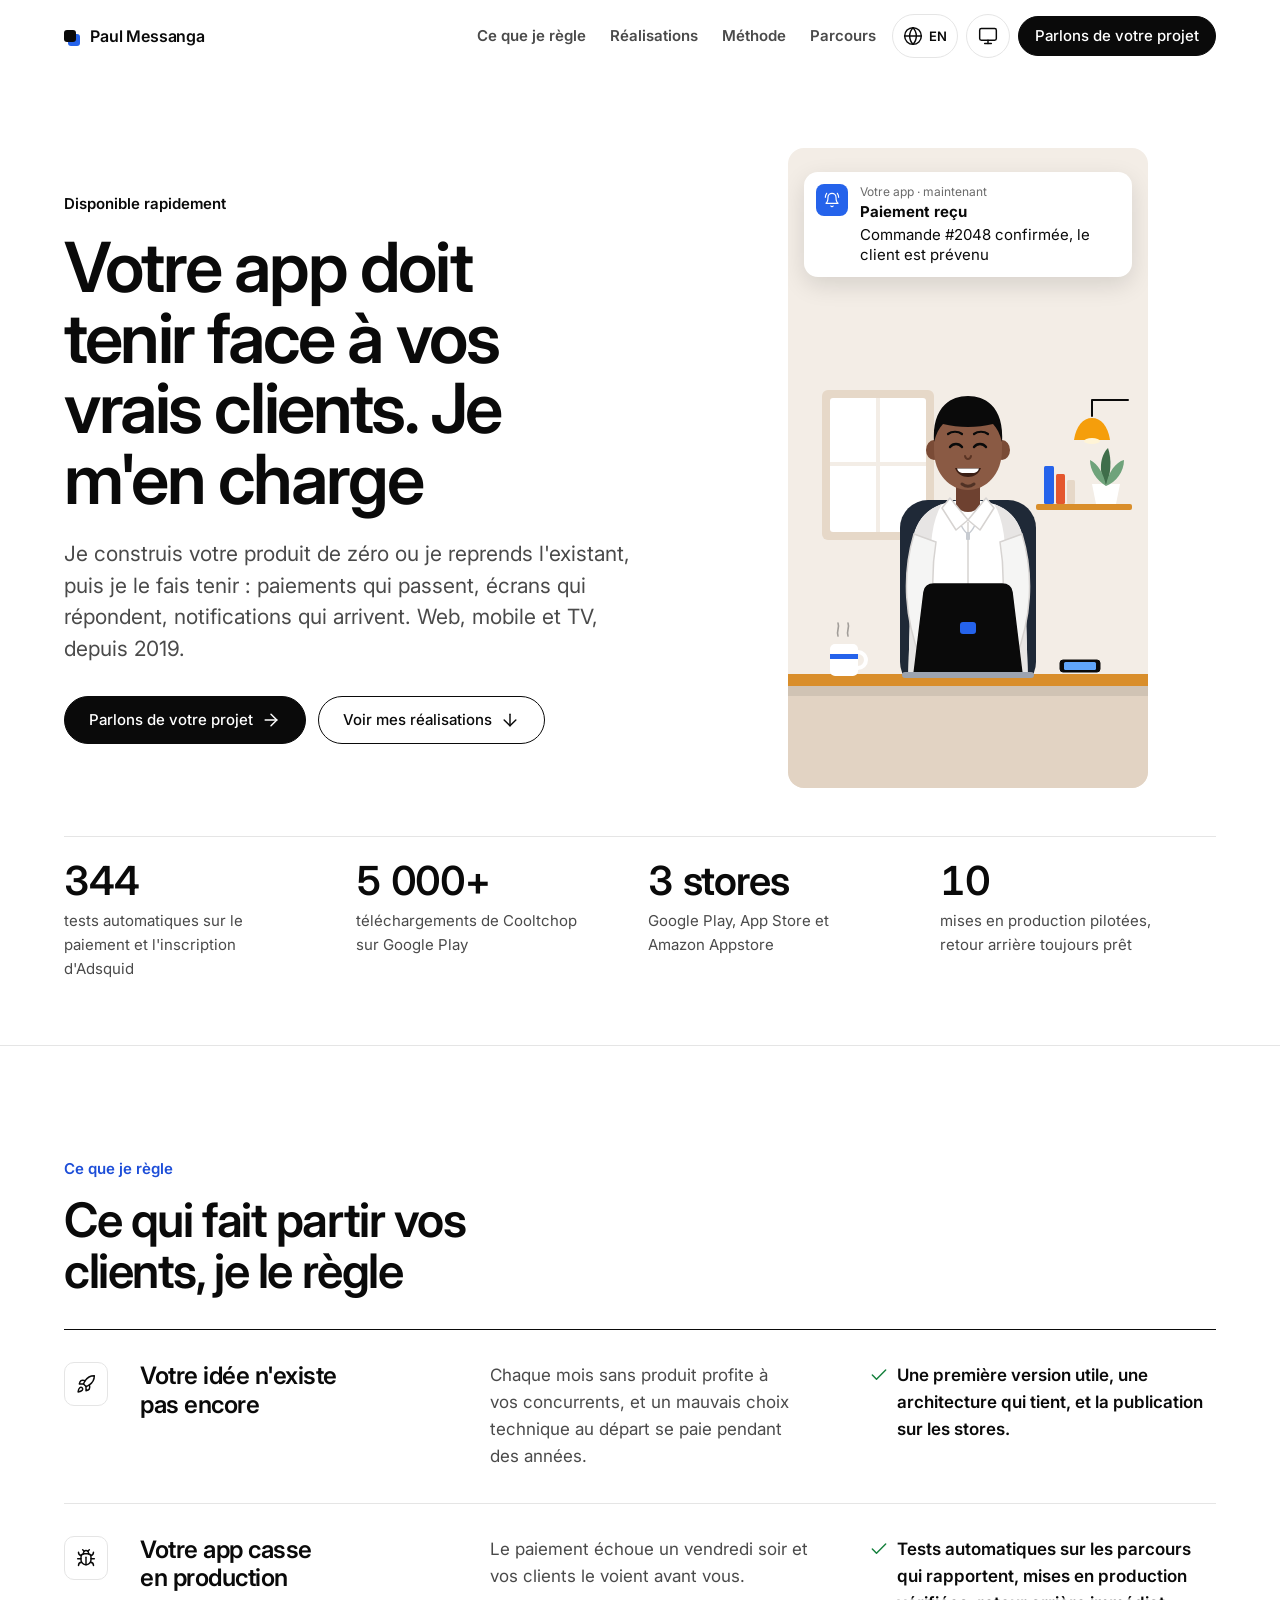
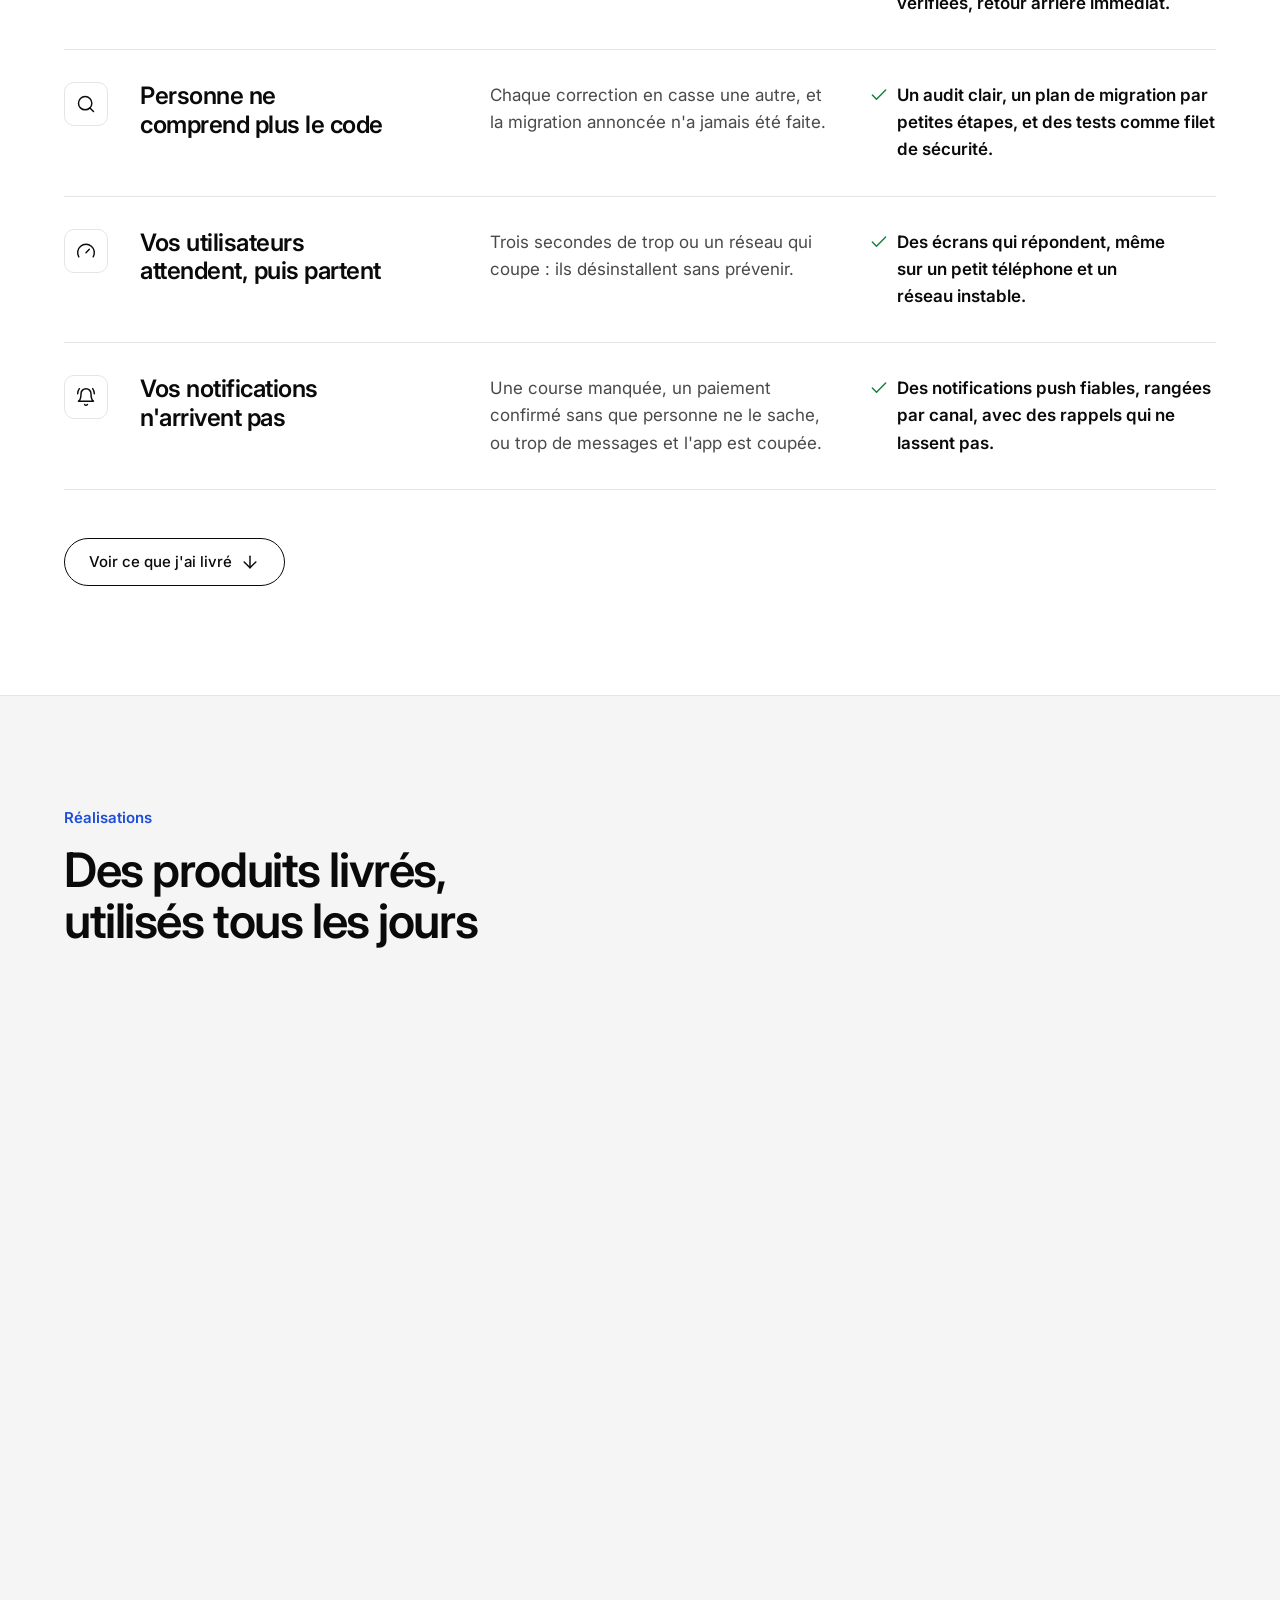
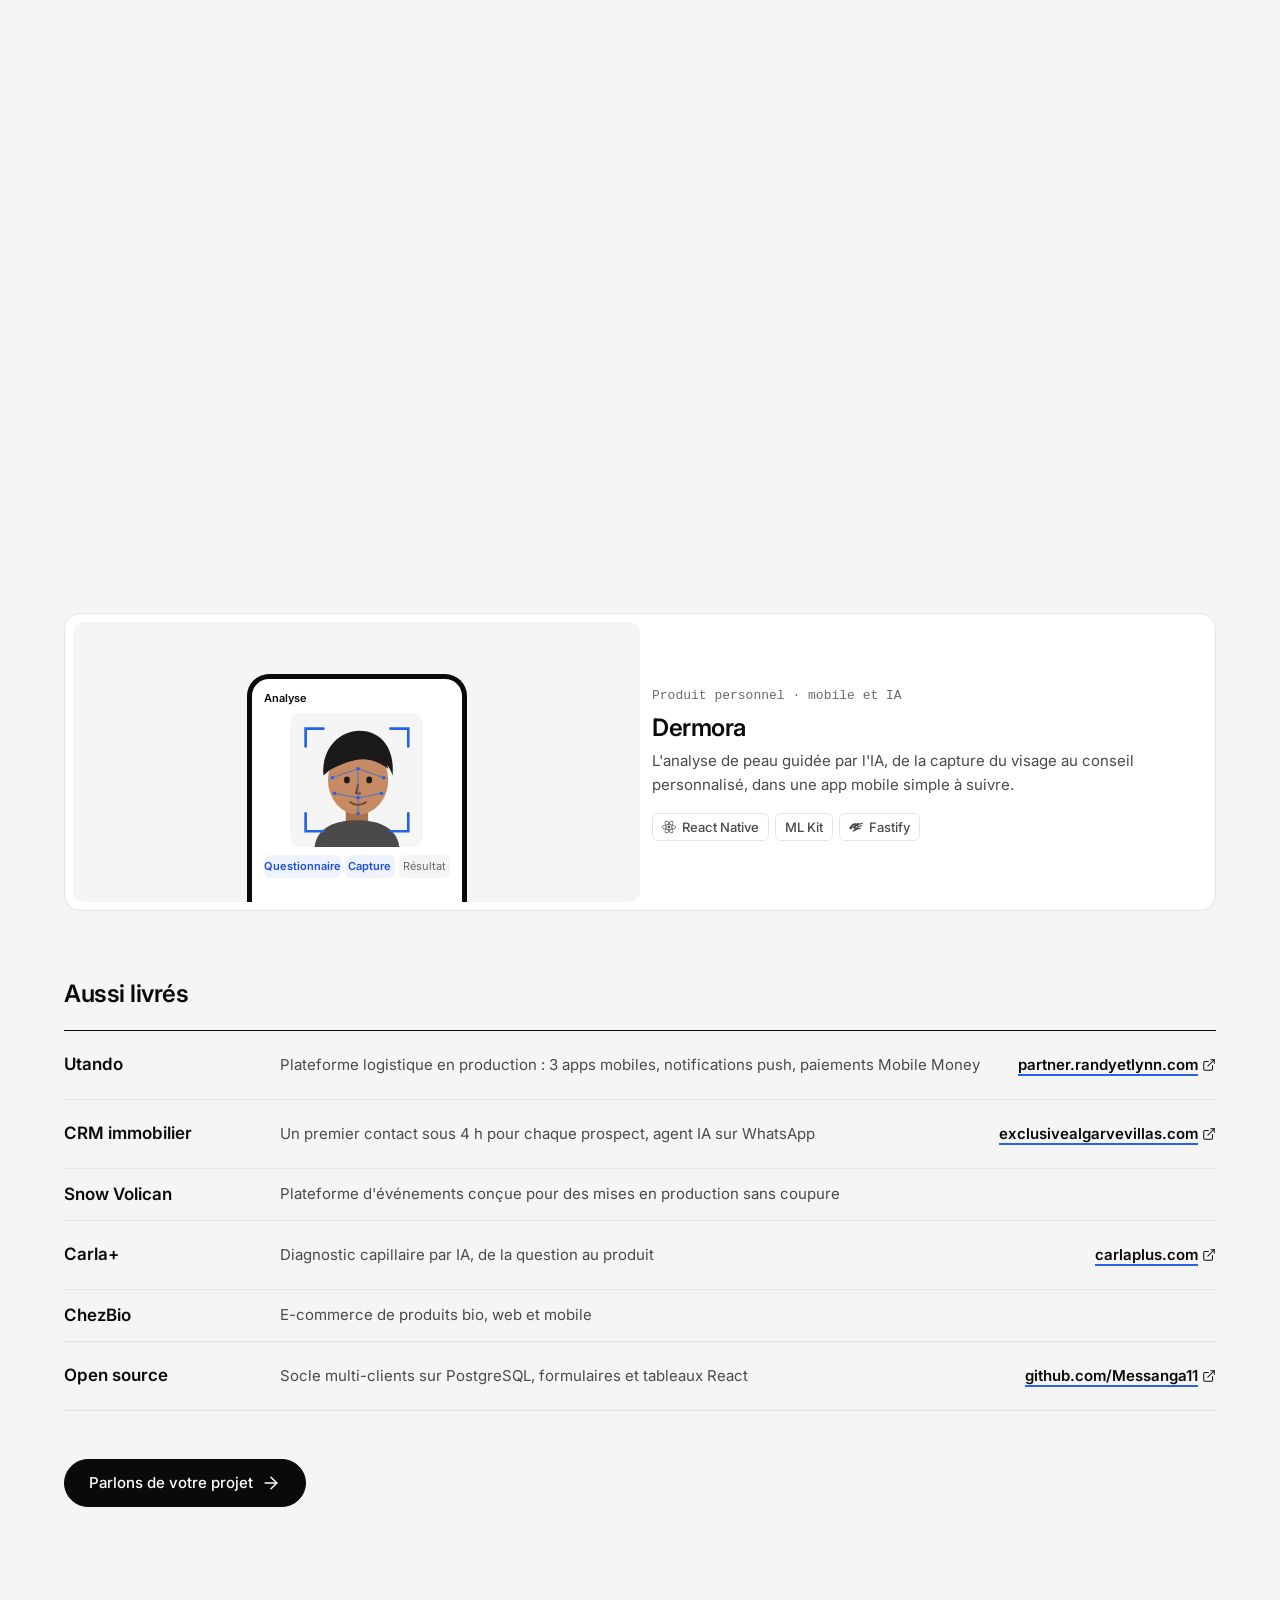
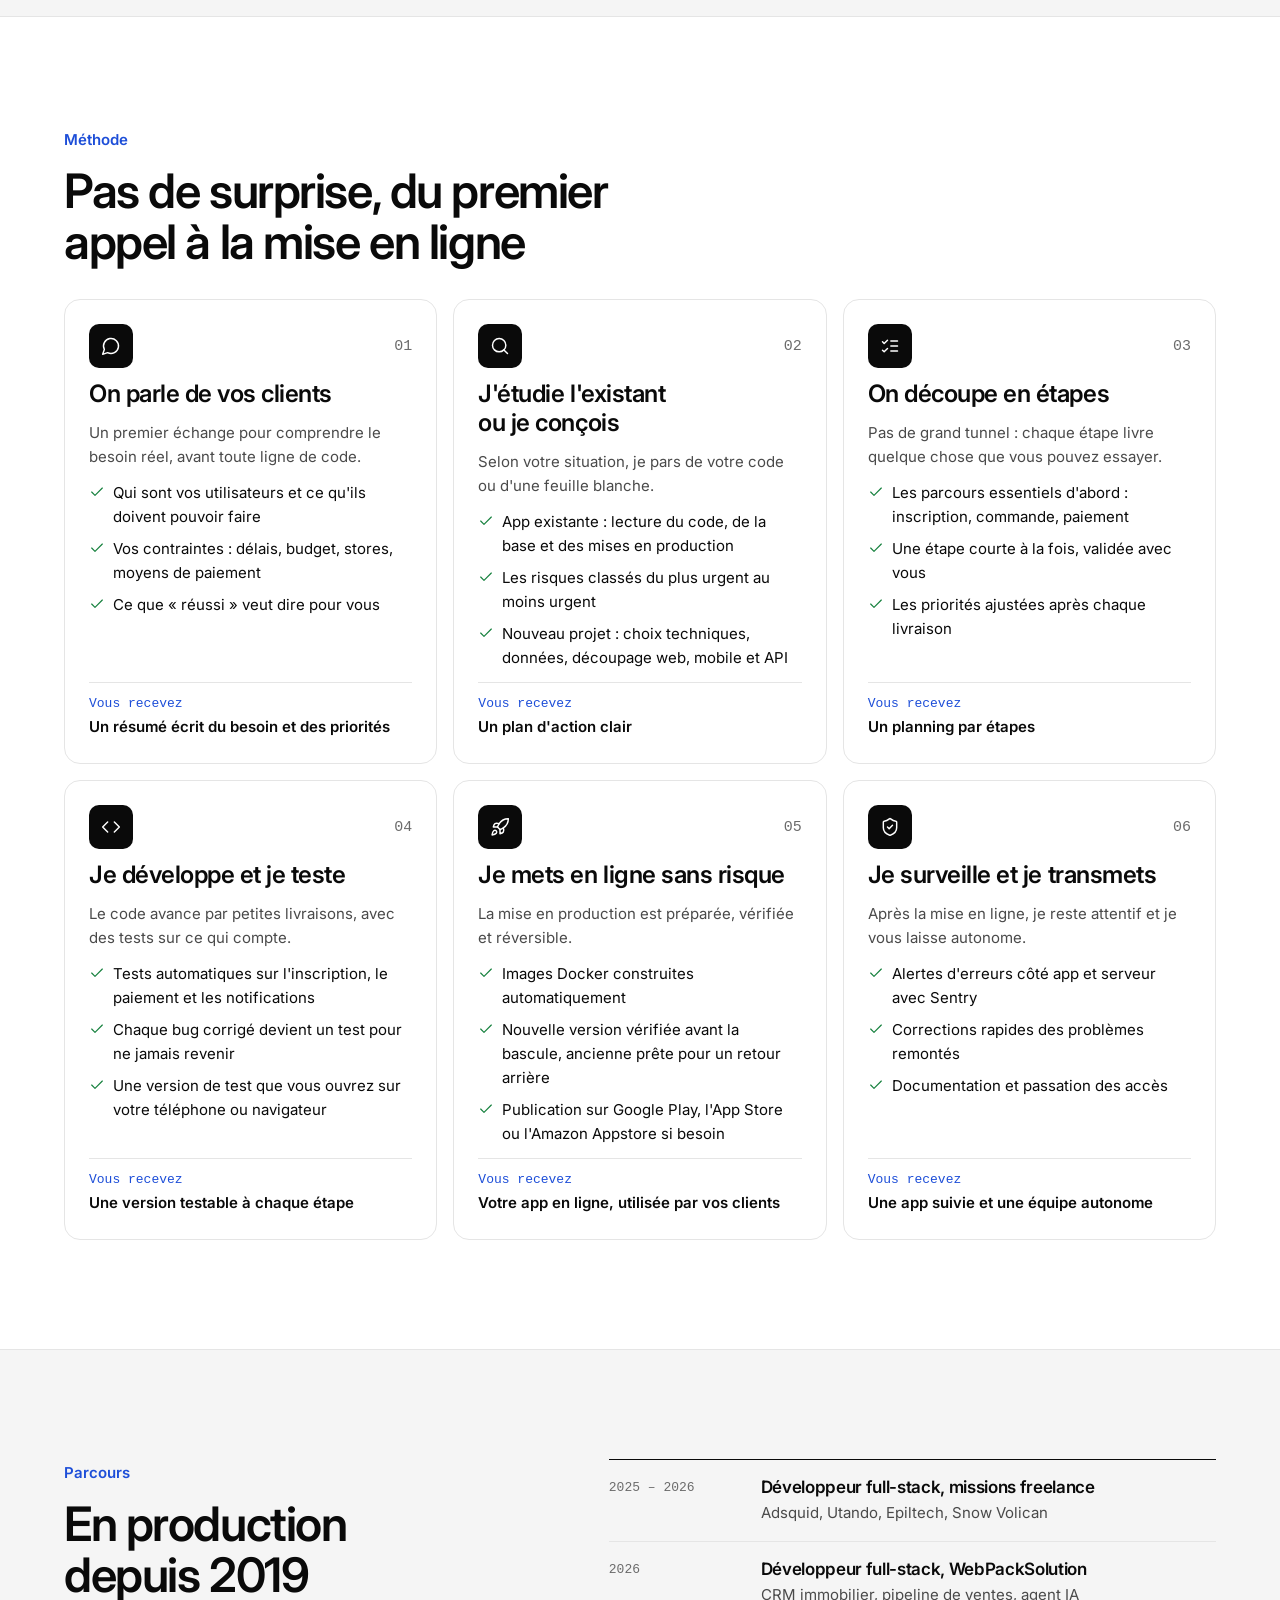
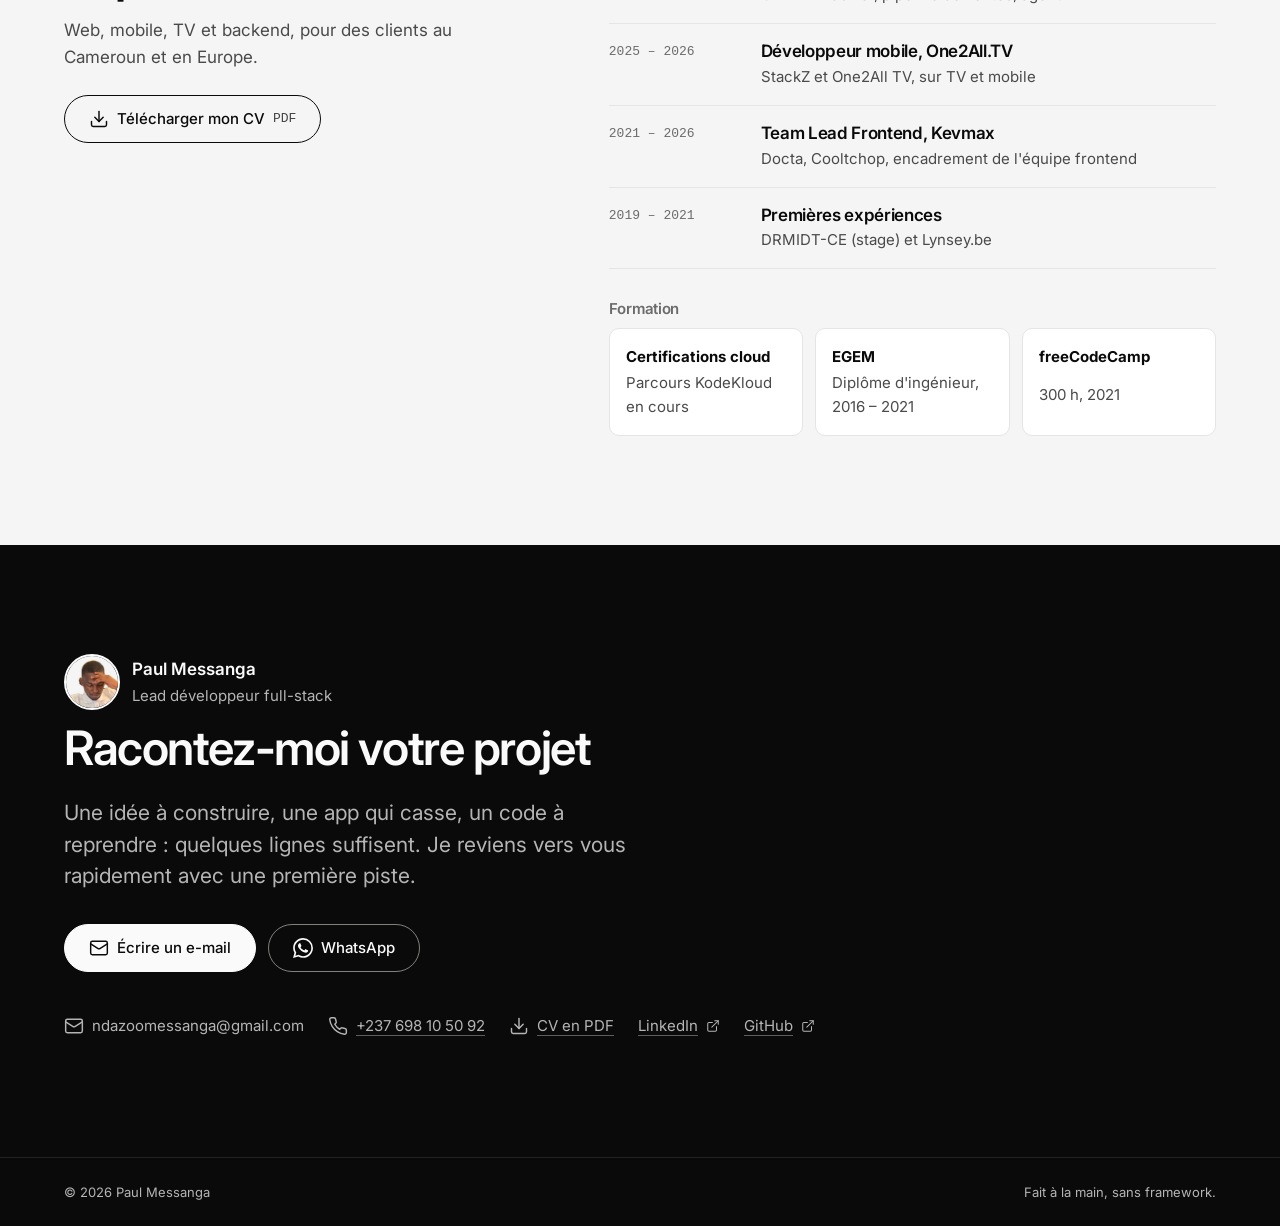
==== commit f93f05c4: "feat: whole project cards and linked rows are clickable The project link stretches over its card (an" ====
--- a/index.html
+++ b/index.html
@@ -232,7 +232,7 @@
           <h2 id="work-title">Des produits livrés, utilisés tous les jours</h2>
         </header>
         <ul class="work">
-<li class="work-card work-stackz" data-tilt data-reveal style="--i:0">
+<li class="work-card work-stackz has-link" data-tilt data-reveal style="--i:0">
   <article class="work-inner" aria-labelledby="w-stackz">
     <div class="work-screen" aria-hidden="true"><div class="scr scr-tv"><div class="tv"><p class="tv-row"><span>À la une</span><span class="tv-live"><i></i>En direct</span></p>
         <ul class="tv-tiles"><li class="" style="--n:0"><span>Lifestyle</span></li><li class="is-focus" style="--n:1"><span>Films</span></li><li class="" style="--n:2"><span>Sport</span></li><li class="" style="--n:3"><span>Téléréalité</span></li><li class="" style="--n:4"><span>Jeux</span></li></ul></div><span class="tv-stand"></span></div></div>
@@ -242,12 +242,12 @@
       <p class="work-result">Une app de direct fluide à la télécommande : chaque déplacement redessine 2 cartes au lieu d&#39;environ 14. Publiée sur Google Play, l&#39;App Store et l&#39;Amazon Appstore.</p>
       <div class="work-foot">
         <ul class="tags" aria-label="Stack"><li><svg class="brand-icon" aria-hidden="true" focusable="false" style="--brand:#61DAFB"><use href="#b-react"/></svg>React Native</li><li><svg class="brand-icon" aria-hidden="true" focusable="false" style="--brand:#34A853"><use href="#b-android"/></svg>Android TV</li><li><svg class="brand-icon" aria-hidden="true" focusable="false" style="--brand:#333333"><use href="#b-webrtc"/></svg>WebRTC</li></ul>
-        <a class="link" href="https://stackz.gg/" rel="noopener" target="_blank">stackz.gg<svg class="icon icon-xs" aria-hidden="true" focusable="false"><use href="#i-external"/></svg><span class="visually-hidden"> (s&#39;ouvre dans un nouvel onglet)</span></a>
+        <a class="link work-link" href="https://stackz.gg/" rel="noopener" target="_blank">stackz.gg<svg class="icon icon-xs" aria-hidden="true" focusable="false"><use href="#i-external"/></svg><span class="visually-hidden"> (s&#39;ouvre dans un nouvel onglet)</span></a>
       </div>
     </div>
   </article>
 </li>
-<li class="work-card work-adsquid" data-tilt data-reveal style="--i:1">
+<li class="work-card work-adsquid has-link" data-tilt data-reveal style="--i:1">
   <article class="work-inner" aria-labelledby="w-adsquid">
     <div class="work-screen" aria-hidden="true"><div class="scr scr-pay"><div class="pay"><p class="pay-title">Commande</p>
         <ul><li style="--n:0"><span>Inscription</span><svg class="icon pay-ok" aria-hidden="true" focusable="false"><use href="#i-check"/></svg></li><li style="--n:1"><span>Panier</span><svg class="icon pay-ok" aria-hidden="true" focusable="false"><use href="#i-check"/></svg></li><li style="--n:2"><span>Paiement</span><svg class="icon pay-ok" aria-hidden="true" focusable="false"><use href="#i-check"/></svg></li></ul>
@@ -258,12 +258,12 @@
       <p class="work-result">Une plateforme reprise, auditée puis sécurisée : 344 tests automatiques sur l&#39;inscription, le panier et le paiement, et 10 mises en production avec retour arrière prêt.</p>
       <div class="work-foot">
         <ul class="tags" aria-label="Stack"><li><svg class="brand-icon" aria-hidden="true" focusable="false" style="--brand:#000000"><use href="#b-nextdotjs"/></svg>Next.js</li><li><svg class="brand-icon" aria-hidden="true" focusable="false" style="--brand:#4169E1"><use href="#b-postgresql"/></svg>PostgreSQL</li><li><svg class="brand-icon" aria-hidden="true" focusable="false" style="--brand:#635BFF"><use href="#b-stripe"/></svg>Stripe</li><li><svg class="brand-icon" aria-hidden="true" focusable="false" style="--brand:#003087"><use href="#b-paypal"/></svg>PayPal</li></ul>
-        <a class="link" href="https://adsquid.fr/" rel="noopener" target="_blank">adsquid.fr<svg class="icon icon-xs" aria-hidden="true" focusable="false"><use href="#i-external"/></svg><span class="visually-hidden"> (s&#39;ouvre dans un nouvel onglet)</span></a>
+        <a class="link work-link" href="https://adsquid.fr/" rel="noopener" target="_blank">adsquid.fr<svg class="icon icon-xs" aria-hidden="true" focusable="false"><use href="#i-external"/></svg><span class="visually-hidden"> (s&#39;ouvre dans un nouvel onglet)</span></a>
       </div>
     </div>
   </article>
 </li>
-<li class="work-card work-docta" data-tilt data-reveal style="--i:2">
+<li class="work-card work-docta has-link" data-tilt data-reveal style="--i:2">
   <article class="work-inner" aria-labelledby="w-docta">
     <div class="work-screen" aria-hidden="true"><div class="scr scr-chat"><div class="phone"><p class="chat-head"><span class="avatar">N</span>Dr. Ngo</p>
         <p class="bub bub-in">Bonjour, comment vous sentez-vous ?</p><p class="bub bub-out">Mieux depuis hier</p><p class="chat-cta">Rejoindre la consultation</p></div></div></div>
@@ -273,12 +273,12 @@
       <p class="work-result">Rendez-vous, téléconsultation et second avis médical au Cameroun, avec paiement MTN MoMo et Orange Money et un chat en temps réel avec le médecin.</p>
       <div class="work-foot">
         <ul class="tags" aria-label="Stack"><li><svg class="brand-icon" aria-hidden="true" focusable="false" style="--brand:#02569B"><use href="#b-flutter"/></svg>Flutter</li><li>Temps réel</li><li>Mobile Money</li></ul>
-        <a class="link" href="https://doctaapp.fr/" rel="noopener" target="_blank">doctaapp.fr<svg class="icon icon-xs" aria-hidden="true" focusable="false"><use href="#i-external"/></svg><span class="visually-hidden"> (s&#39;ouvre dans un nouvel onglet)</span></a>
+        <a class="link work-link" href="https://doctaapp.fr/" rel="noopener" target="_blank">doctaapp.fr<svg class="icon icon-xs" aria-hidden="true" focusable="false"><use href="#i-external"/></svg><span class="visually-hidden"> (s&#39;ouvre dans un nouvel onglet)</span></a>
       </div>
     </div>
   </article>
 </li>
-<li class="work-card work-epiltech" data-tilt data-reveal style="--i:0">
+<li class="work-card work-epiltech has-link" data-tilt data-reveal style="--i:0">
   <article class="work-inner" aria-labelledby="w-epiltech">
     <div class="work-screen" aria-hidden="true"><div class="scr scr-cal"><div class="cal"><p class="cal-title">Formation</p>
         <ol class="cal-days"><li class="" style="--n:0"><b>L</b><span></span><span></span></li><li class="" style="--n:1"><b>M</b><span></span><span></span></li><li class="is-booked" style="--n:2"><b>M</b><span></span><span></span></li><li class="" style="--n:3"><b>J</b><span></span><span></span></li><li class="" style="--n:4"><b>V</b><span></span><span></span></li></ol>
@@ -289,12 +289,12 @@
       <p class="work-result">Une boutique migrée sans tout réécrire, des formations réservées avec acompte, et une infrastructure auto-hébergée sauvegardée chaque jour.</p>
       <div class="work-foot">
         <ul class="tags" aria-label="Stack"><li><svg class="brand-icon" aria-hidden="true" focusable="false" style="--brand:#000000"><use href="#b-payloadcms"/></svg>Payload</li><li><svg class="brand-icon" aria-hidden="true" focusable="false" style="--brand:#4169E1"><use href="#b-postgresql"/></svg>PostgreSQL</li><li><svg class="brand-icon" aria-hidden="true" focusable="false" style="--brand:#2496ED"><use href="#b-docker"/></svg>Docker</li></ul>
-        <a class="link" href="https://epiltech-shop.be/" rel="noopener" target="_blank">epiltech-shop.be<svg class="icon icon-xs" aria-hidden="true" focusable="false"><use href="#i-external"/></svg><span class="visually-hidden"> (s&#39;ouvre dans un nouvel onglet)</span></a>
+        <a class="link work-link" href="https://epiltech-shop.be/" rel="noopener" target="_blank">epiltech-shop.be<svg class="icon icon-xs" aria-hidden="true" focusable="false"><use href="#i-external"/></svg><span class="visually-hidden"> (s&#39;ouvre dans un nouvel onglet)</span></a>
       </div>
     </div>
   </article>
 </li>
-<li class="work-card work-cooltchop" data-tilt data-reveal style="--i:1">
+<li class="work-card work-cooltchop has-link" data-tilt data-reveal style="--i:1">
   <article class="work-inner" aria-labelledby="w-cooltchop">
     <div class="work-screen" aria-hidden="true"><div class="scr scr-order"><div class="phone"><ol class="order"><li class="is-done" style="--n:0"><i></i><span>Commandée</span></li><li class="is-done" style="--n:1"><i></i><span>En préparation</span></li><li class="is-now" style="--n:2"><i></i><span>En route</span></li><li class="" style="--n:3"><i></i><span>Livrée</span></li></ol></div></div></div>
     <div class="work-body">
@@ -303,7 +303,7 @@
       <p class="work-result">La commande de repas au Cameroun, pensée pour les réseaux qui coupent : API, app mobile et site web. Plus de 5 000 téléchargements.</p>
       <div class="work-foot">
         <ul class="tags" aria-label="Stack"><li><svg class="brand-icon" aria-hidden="true" focusable="false" style="--brand:#61DAFB"><use href="#b-react"/></svg>React Native</li><li><svg class="brand-icon" aria-hidden="true" focusable="false" style="--brand:#777BB4"><use href="#b-php"/></svg>PHP / Slim</li><li>Web</li></ul>
-        <a class="link" href="https://cooltchop.com/" rel="noopener" target="_blank">cooltchop.com<svg class="icon icon-xs" aria-hidden="true" focusable="false"><use href="#i-external"/></svg><span class="visually-hidden"> (s&#39;ouvre dans un nouvel onglet)</span></a>
+        <a class="link work-link" href="https://cooltchop.com/" rel="noopener" target="_blank">cooltchop.com<svg class="icon icon-xs" aria-hidden="true" focusable="false"><use href="#i-external"/></svg><span class="visually-hidden"> (s&#39;ouvre dans un nouvel onglet)</span></a>
       </div>
     </div>
   </article>
@@ -330,7 +330,7 @@
   </article>
 </li></ul>
         <h3 class="more-title" data-reveal>Aussi livrés</h3>
-        <ul class="more"><li data-reveal><span class="more-name">Utando</span><span class="more-text">Plateforme logistique en production : 3 apps mobiles, notifications push, paiements Mobile Money</span><span class="more-link"><a class="link" href="https://partner.randyetlynn.com" rel="noopener" target="_blank">partner.randyetlynn.com<svg class="icon icon-xs" aria-hidden="true" focusable="false"><use href="#i-external"/></svg><span class="visually-hidden"> (s&#39;ouvre dans un nouvel onglet)</span></a></span></li><li data-reveal><span class="more-name">CRM immobilier</span><span class="more-text">Un premier contact sous 4 h pour chaque prospect, agent IA sur WhatsApp</span><span class="more-link"><a class="link" href="https://www.exclusivealgarvevillas.com/fr" rel="noopener" target="_blank">exclusivealgarvevillas.com<svg class="icon icon-xs" aria-hidden="true" focusable="false"><use href="#i-external"/></svg><span class="visually-hidden"> (s&#39;ouvre dans un nouvel onglet)</span></a></span></li><li data-reveal><span class="more-name">Snow Volican</span><span class="more-text">Plateforme d&#39;événements conçue pour des mises en production sans coupure</span><span class="more-link"></span></li><li data-reveal><span class="more-name">Carla+</span><span class="more-text">Diagnostic capillaire par IA, de la question au produit</span><span class="more-link"><a class="link" href="https://carlaplus.com/fr/" rel="noopener" target="_blank">carlaplus.com<svg class="icon icon-xs" aria-hidden="true" focusable="false"><use href="#i-external"/></svg><span class="visually-hidden"> (s&#39;ouvre dans un nouvel onglet)</span></a></span></li><li data-reveal><span class="more-name">ChezBio</span><span class="more-text">E-commerce de produits bio, web et mobile</span><span class="more-link"></span></li><li data-reveal><span class="more-name">Open source</span><span class="more-text">Socle multi-clients sur PostgreSQL, formulaires et tableaux React</span><span class="more-link"><a class="link" href="https://github.com/Messanga11/core" rel="noopener" target="_blank">github.com/Messanga11<svg class="icon icon-xs" aria-hidden="true" focusable="false"><use href="#i-external"/></svg><span class="visually-hidden"> (s&#39;ouvre dans un nouvel onglet)</span></a></span></li></ul>
+        <ul class="more"><li data-reveal class="has-link"><span class="more-name">Utando</span><span class="more-text">Plateforme logistique en production : 3 apps mobiles, notifications push, paiements Mobile Money</span><span class="more-link"><a class="link row-link" href="https://partner.randyetlynn.com" rel="noopener" target="_blank">partner.randyetlynn.com<svg class="icon icon-xs" aria-hidden="true" focusable="false"><use href="#i-external"/></svg><span class="visually-hidden"> (s&#39;ouvre dans un nouvel onglet)</span></a></span></li><li data-reveal class="has-link"><span class="more-name">CRM immobilier</span><span class="more-text">Un premier contact sous 4 h pour chaque prospect, agent IA sur WhatsApp</span><span class="more-link"><a class="link row-link" href="https://www.exclusivealgarvevillas.com/fr" rel="noopener" target="_blank">exclusivealgarvevillas.com<svg class="icon icon-xs" aria-hidden="true" focusable="false"><use href="#i-external"/></svg><span class="visually-hidden"> (s&#39;ouvre dans un nouvel onglet)</span></a></span></li><li data-reveal><span class="more-name">Snow Volican</span><span class="more-text">Plateforme d&#39;événements conçue pour des mises en production sans coupure</span><span class="more-link"></span></li><li data-reveal class="has-link"><span class="more-name">Carla+</span><span class="more-text">Diagnostic capillaire par IA, de la question au produit</span><span class="more-link"><a class="link row-link" href="https://carlaplus.com/fr/" rel="noopener" target="_blank">carlaplus.com<svg class="icon icon-xs" aria-hidden="true" focusable="false"><use href="#i-external"/></svg><span class="visually-hidden"> (s&#39;ouvre dans un nouvel onglet)</span></a></span></li><li data-reveal><span class="more-name">ChezBio</span><span class="more-text">E-commerce de produits bio, web et mobile</span><span class="more-link"></span></li><li data-reveal class="has-link"><span class="more-name">Open source</span><span class="more-text">Socle multi-clients sur PostgreSQL, formulaires et tableaux React</span><span class="more-link"><a class="link row-link" href="https://github.com/Messanga11/core" rel="noopener" target="_blank">github.com/Messanga11<svg class="icon icon-xs" aria-hidden="true" focusable="false"><use href="#i-external"/></svg><span class="visually-hidden"> (s&#39;ouvre dans un nouvel onglet)</span></a></span></li></ul>
         <p class="section-cta" data-reveal><a class="btn" href="#contact">Parlons de votre projet<svg class="icon btn-arrow" aria-hidden="true" focusable="false"><use href="#i-arrow-right"/></svg></a></p>
       </div>
     </section>
--- a/assets/css/styles.css
+++ b/assets/css/styles.css
@@ -342,6 +342,13 @@
 }
 .work-card:hover .work-inner, .work-card:focus-within .work-inner { --lift: -4px; border-color: color-mix(in srgb, var(--accent) 45%, var(--line)); box-shadow: var(--shadow-lift); }
 .work-card.is-tilting .work-inner { transition-duration: 80ms; }
+/* Whole card clickable: the project link stretches over the card (one link, one tab stop) */
+.work-inner { position: relative; }
+.has-link .work-inner { cursor: pointer; }
+.work-link::after { content: ""; position: absolute; inset: 0; z-index: 2; border-radius: var(--r-card); }
+.work-link:focus-visible { outline: none; }
+.work-card:has(.work-link:focus-visible) .work-inner { outline: 3px solid var(--accent); outline-offset: 3px; }
+.has-link:hover .work-link { color: var(--accent-strong); }
 .work-screen { position: relative; aspect-ratio: 16 / 10; border-radius: var(--r-sm); background: var(--bg-2); overflow: hidden; }
 .work-body { display: flex; flex-direction: column; gap: var(--s-2); padding: var(--s-4) var(--s-3) var(--s-3); flex: 1; }
 .work-meta { font: 400 var(--fs-xs)/1.4 var(--font-mono); color: var(--ink-3); }
@@ -460,6 +467,11 @@
 @media (min-width: 52rem) { .more li { grid-template-columns: 12rem 1fr auto; } }
 .more-name { font-weight: 600; }
 .more-text { color: var(--ink-2); font-size: var(--fs-sm); }
+.more li.has-link { position: relative; cursor: pointer; }
+.row-link::after { content: ""; position: absolute; inset: 0; }
+.row-link:focus-visible { outline: none; }
+.more li:has(.row-link:focus-visible) { outline: 3px solid var(--accent); outline-offset: 2px; border-radius: 6px; }
+.more li.has-link:hover .row-link { color: var(--accent-strong); }
 
 /* Generic sections -------------------------------------------------------- */
 .section { padding-block: var(--section-y); border-top: 1px solid var(--line); }
